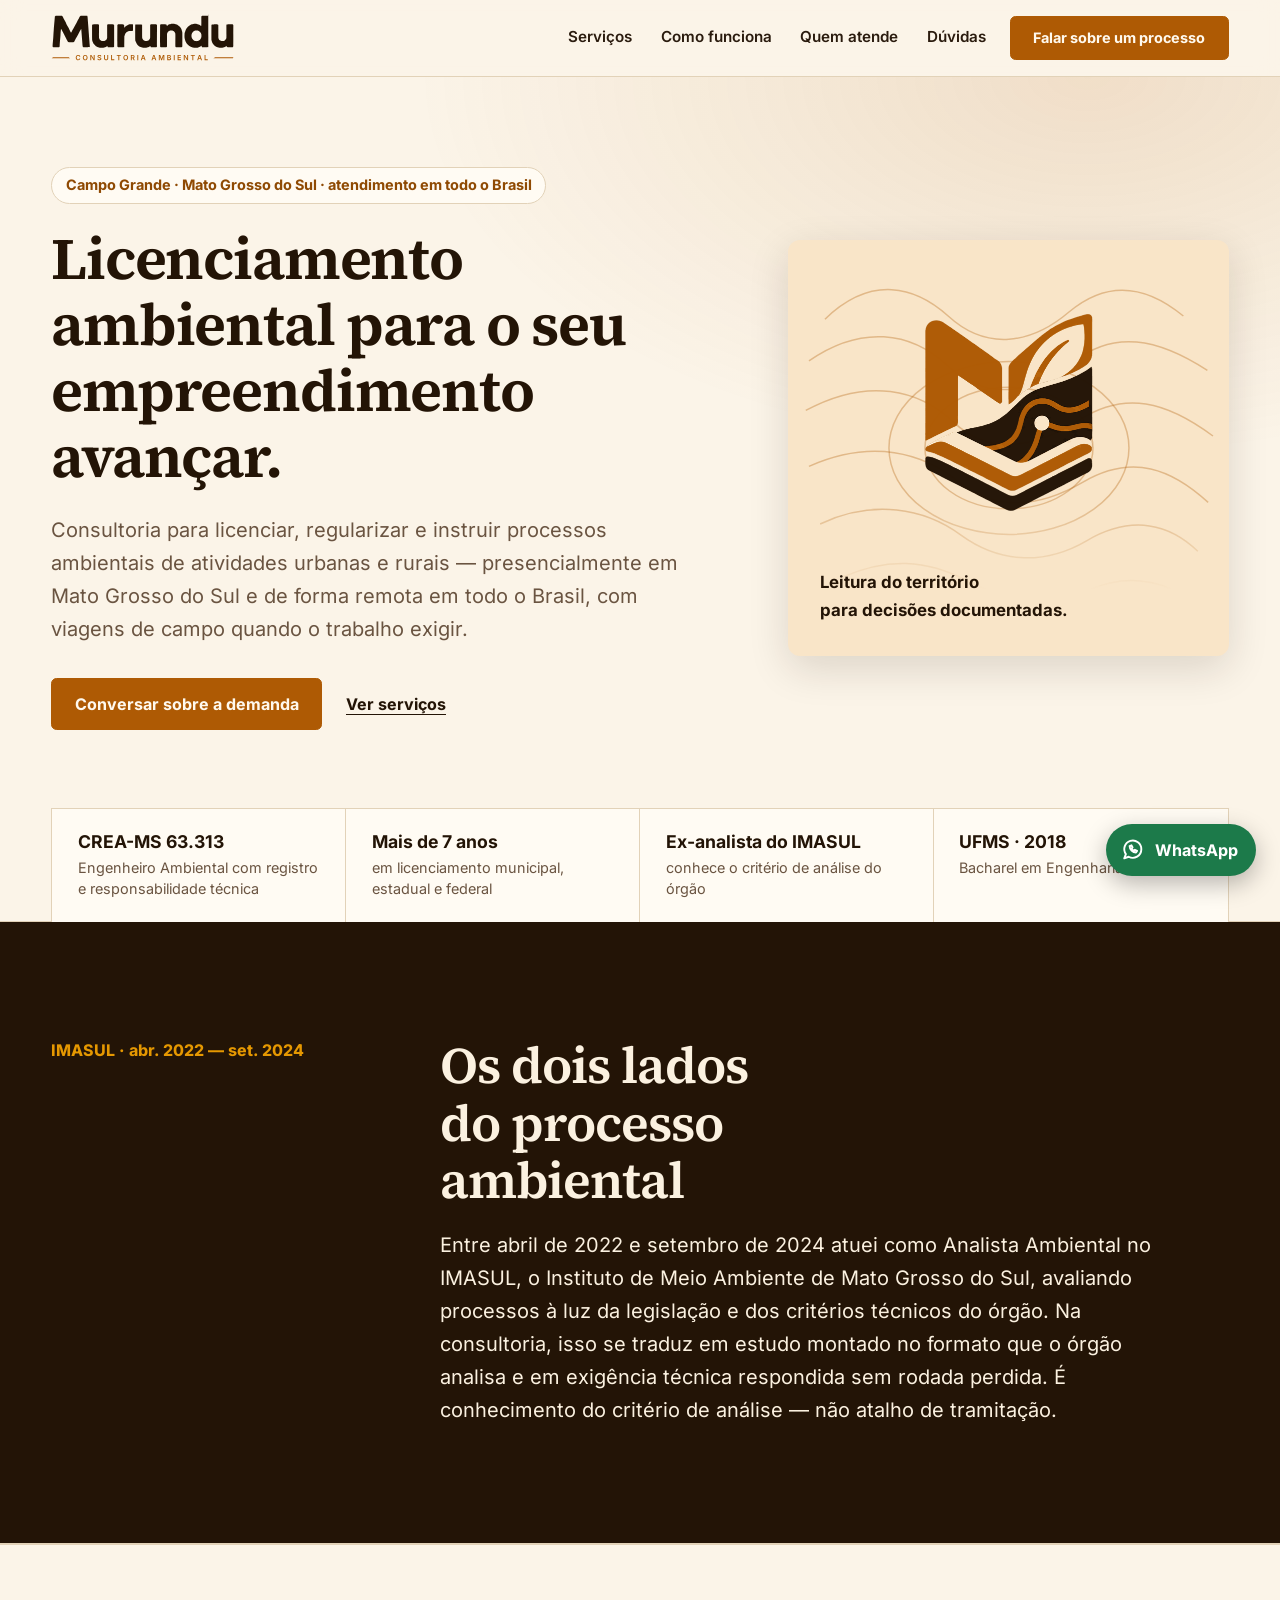
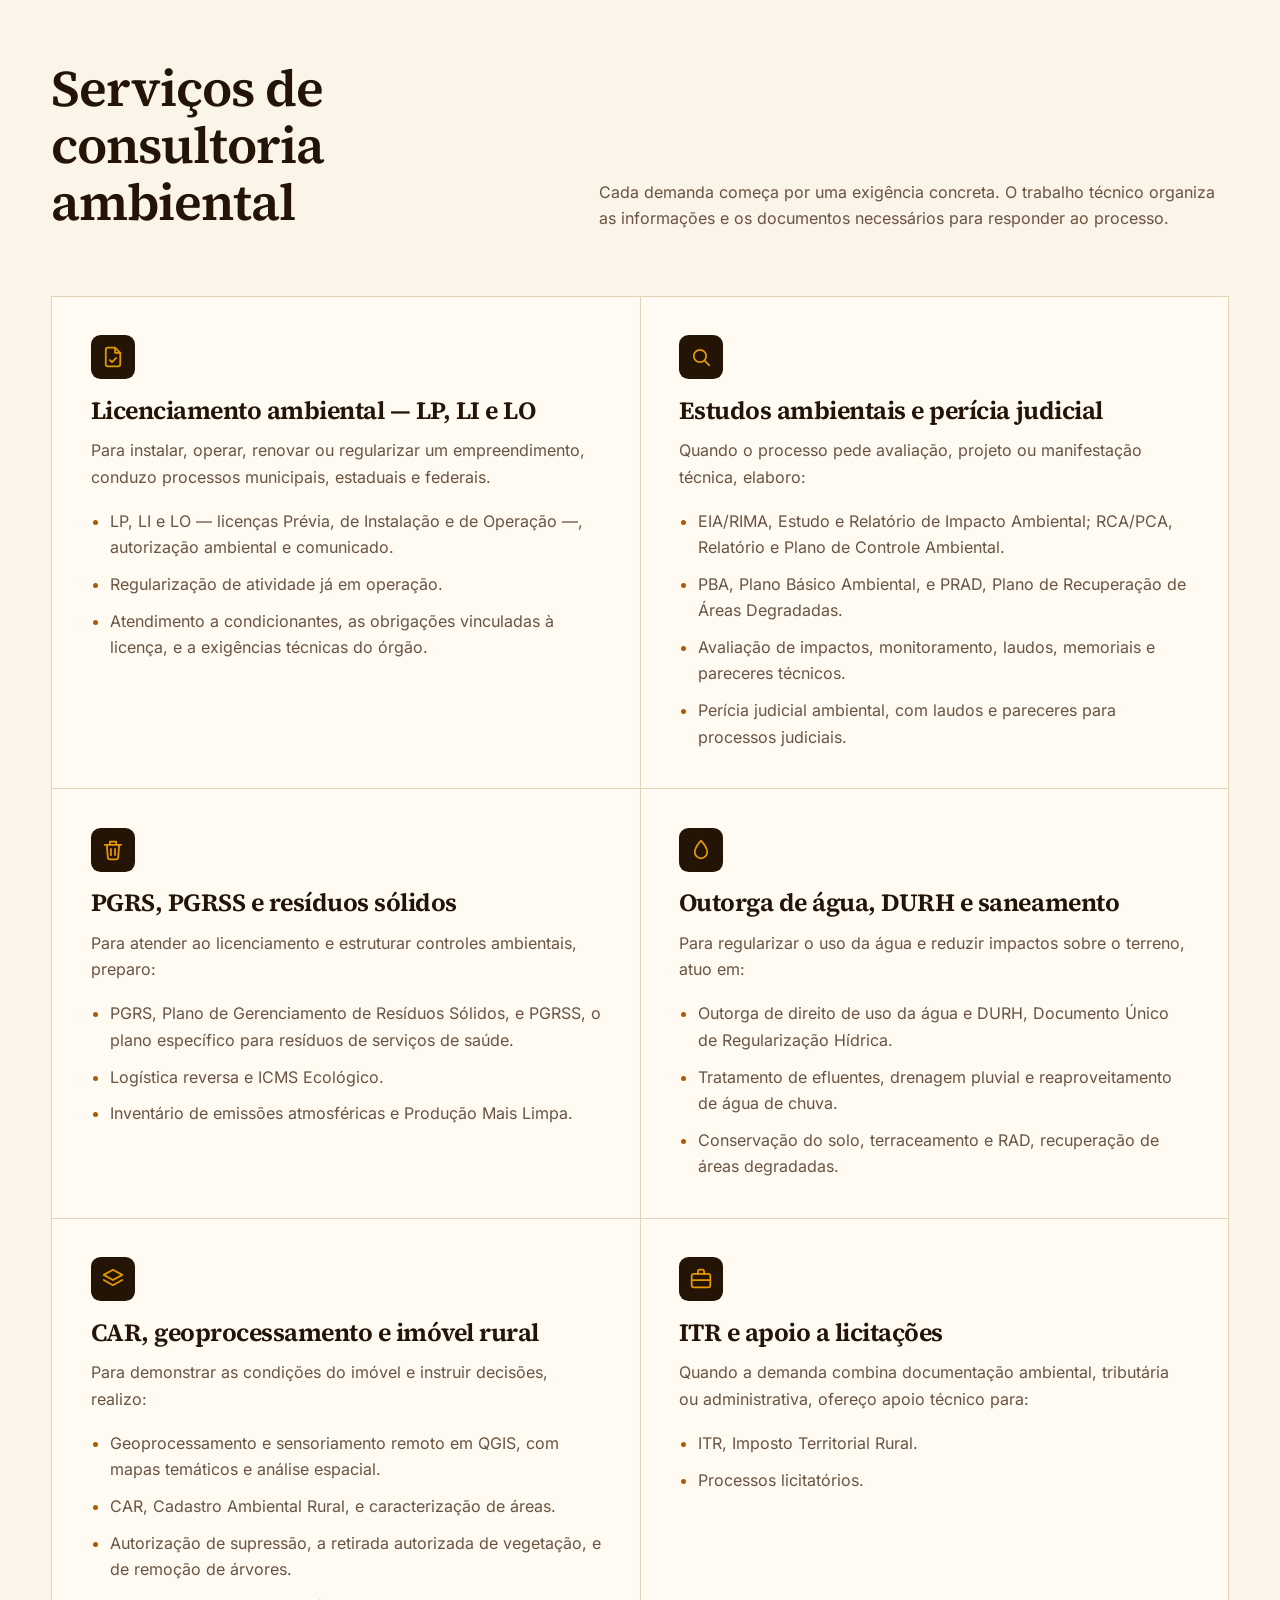
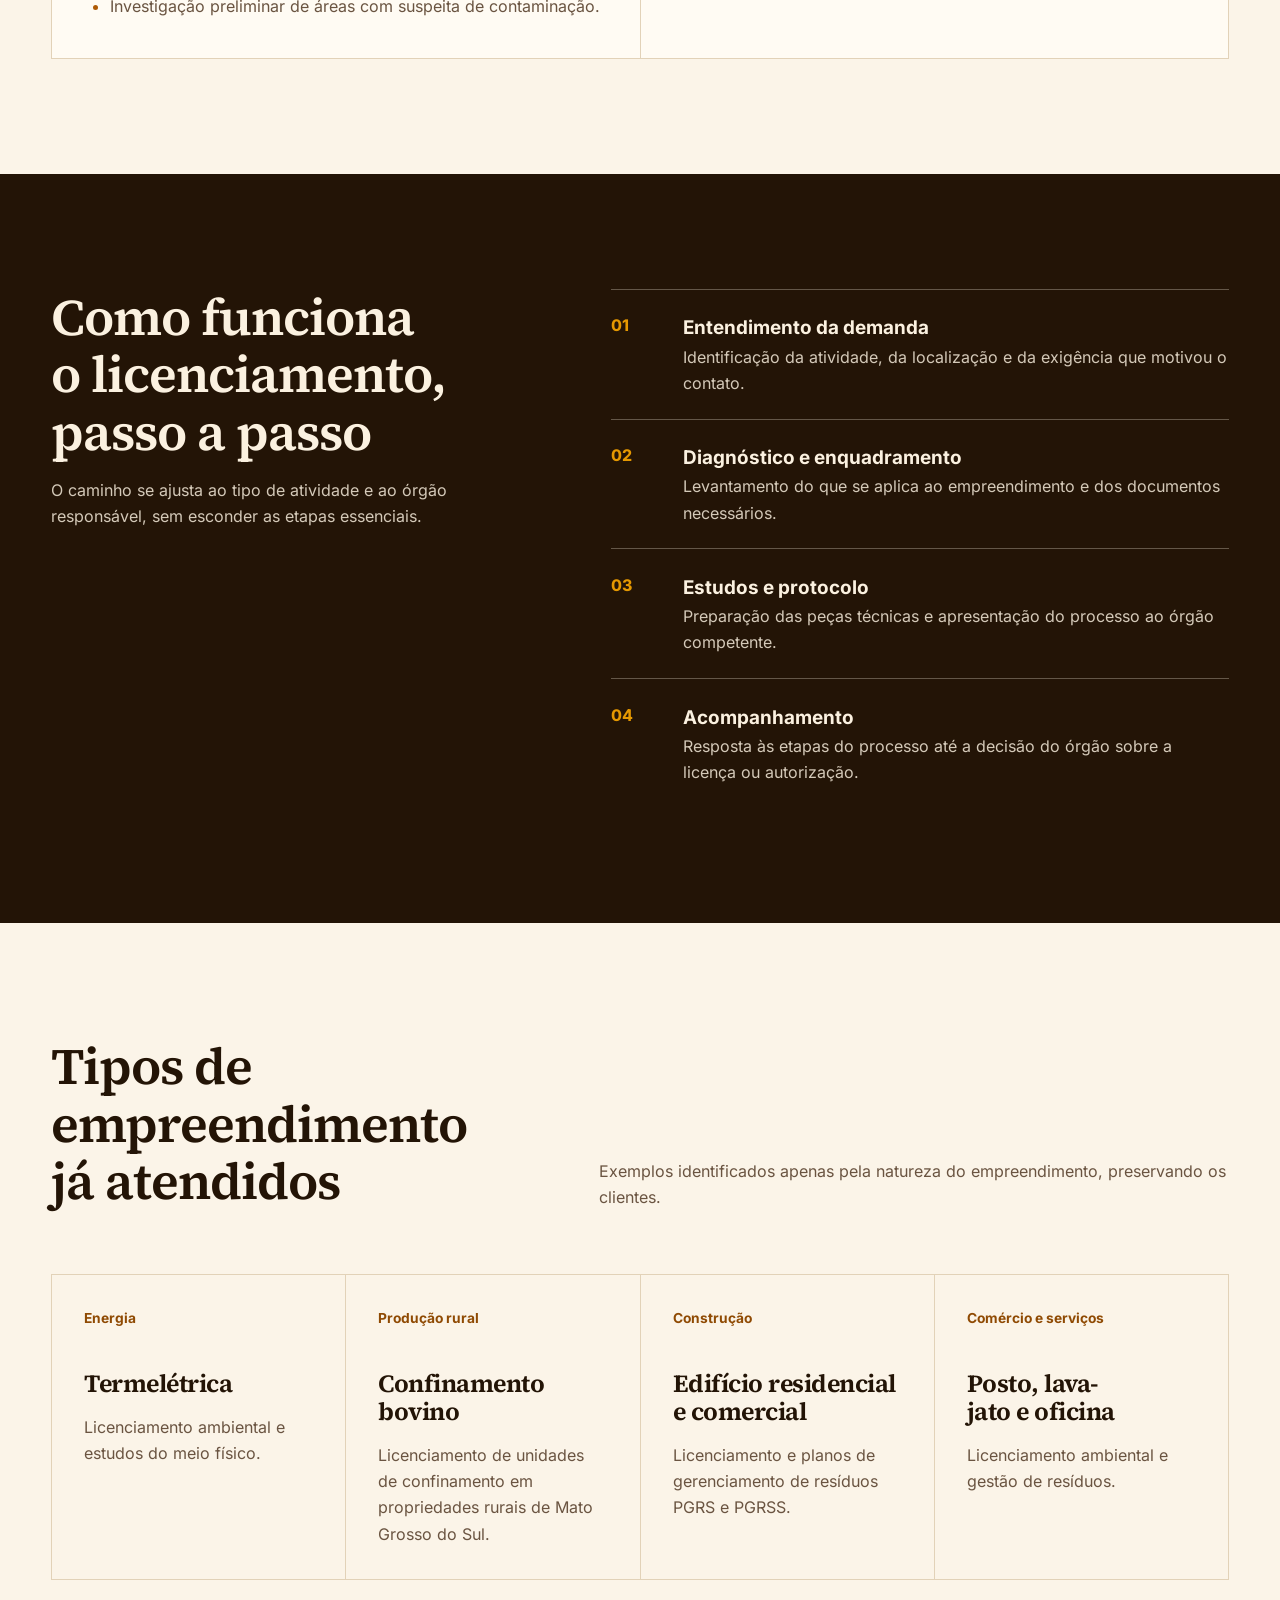
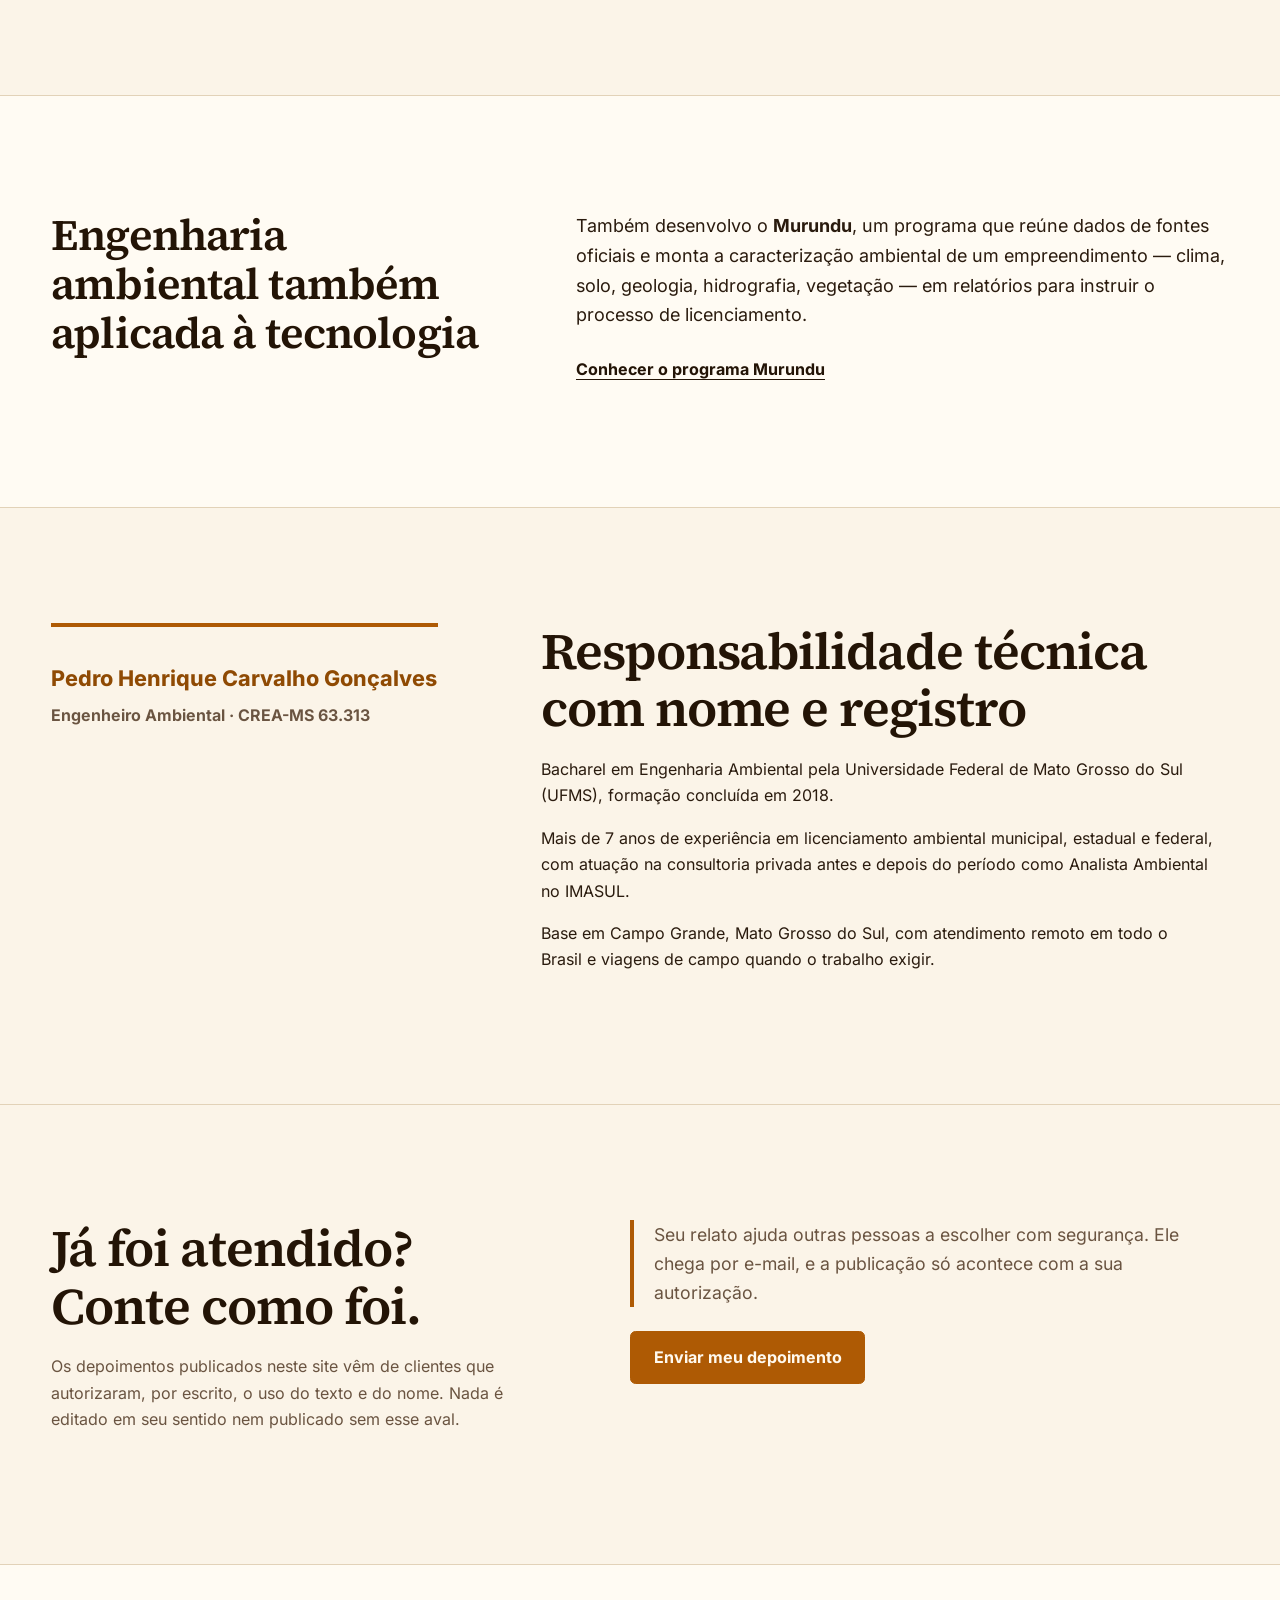
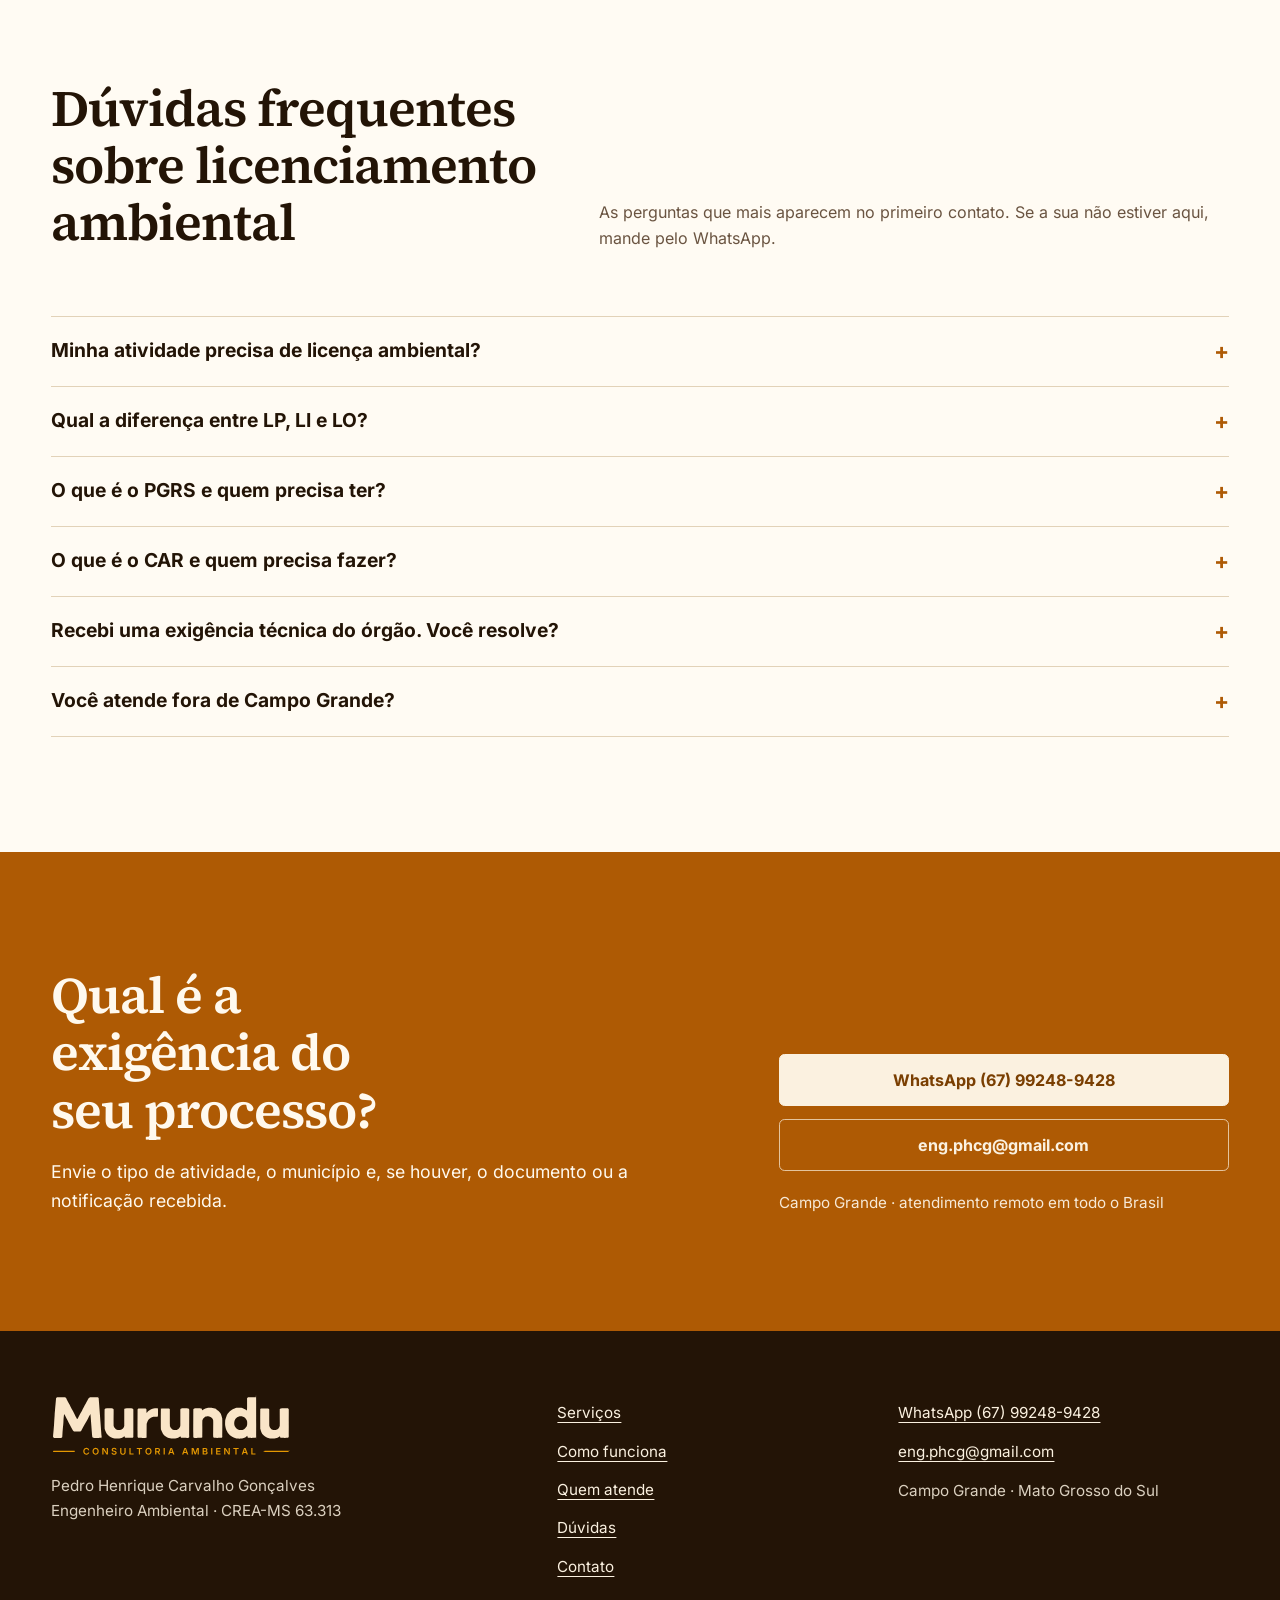
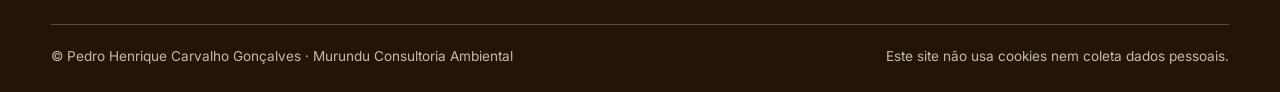
==== index.html @ 308620de "Aplica a identidade visual da marca Murundu e troca o descritor para Consultoria Ambiental - Paleta " ====
<!doctype html>
<html lang="pt-BR">
<head>
  <meta charset="utf-8">
  <meta name="viewport" content="width=device-width, initial-scale=1">
  <title>Licenciamento Ambiental em Campo Grande, MS | Pedro Gonçalves</title>
  <meta name="description" content="Engenheiro Ambiental (CREA-MS 63.313) em Campo Grande: licenciamento ambiental, estudos, PGRS, outorga, CAR e geoprocessamento. Ex-analista do IMASUL.">
  <link rel="canonical" href="https://murundu.eng.br/">
  <meta property="og:title" content="Licenciamento Ambiental em Campo Grande, MS">
  <meta property="og:description" content="Engenheiro Ambiental (CREA-MS 63.313) em Campo Grande: licenciamento ambiental, estudos, PGRS, outorga, CAR e geoprocessamento. Ex-analista do IMASUL.">
  <meta property="og:url" content="https://murundu.eng.br/">
  <meta property="og:type" content="website">
  <meta property="og:locale" content="pt_BR">
  <meta property="og:site_name" content="Murundu Consultoria Ambiental">
  <meta property="og:image" content="https://murundu.eng.br/assets/og.png">
  <meta property="og:image:width" content="1200">
  <meta property="og:image:height" content="630">
  <meta property="og:image:alt" content="Licenciamento ambiental — Pedro Henrique Carvalho Gonçalves, Engenheiro Ambiental, CREA-MS 63.313, Campo Grande, MS.">
  <meta name="twitter:card" content="summary_large_image">
  <meta name="geo.region" content="BR-MS">
  <meta name="geo.placename" content="Campo Grande">
  <meta name="theme-color" content="#fbf4e8" media="(prefers-color-scheme: light)">
  <meta name="theme-color" content="#1a1008" media="(prefers-color-scheme: dark)">
  <link rel="icon" href="assets/favicon-escuro.png" type="image/png" sizes="64x64">
  <link rel="icon" href="assets/favicon-claro.png" type="image/png" sizes="64x64" media="(prefers-color-scheme: dark)">
  <link rel="apple-touch-icon" href="assets/apple-touch-icon.png">
  <link rel="preload" href="assets/fonts/inter-latin-wght-normal.woff2" as="font" type="font/woff2" crossorigin>
  <link rel="preload" href="assets/fonts/source-serif-4-latin-wght-normal.woff2" as="font" type="font/woff2" crossorigin>
  <link rel="stylesheet" href="assets/styles.css">
  <script type="application/ld+json">
  {
    "@context": "https://schema.org",
    "@type": "ProfessionalService",
    "@id": "https://murundu.eng.br/#consultoria",
    "url": "https://murundu.eng.br/",
    "name": "Murundu Consultoria Ambiental",
    "description": "Consultoria em licenciamento ambiental, estudos ambientais, resíduos sólidos, recursos hídricos e geoprocessamento, com base em Campo Grande, Mato Grosso do Sul.",
    "image": "https://murundu.eng.br/assets/og.png",
    "logo": "https://murundu.eng.br/assets/marca/murundu_marca_web.png",
    "telephone": "+5567992489428",
    "email": "eng.phcg@gmail.com",
    "inLanguage": "pt-BR",
    "address": {
      "@type": "PostalAddress",
      "addressLocality": "Campo Grande",
      "addressRegion": "MS",
      "addressCountry": "BR"
    },
    "areaServed": [
      {
        "@type": "AdministrativeArea",
        "name": "Mato Grosso do Sul"
      },
      {
        "@type": "Country",
        "name": "Brasil"
      }
    ],
    "knowsAbout": [
      "Licenciamento ambiental (LP, LI e LO)",
      "Regularização ambiental de atividade em operação",
      "Estudos ambientais (EIA/RIMA, RCA/PCA, PBA, PRAD)",
      "Perícia judicial ambiental",
      "PGRS e PGRSS — planos de gerenciamento de resíduos sólidos",
      "Outorga de direito de uso da água e DURH",
      "CAR — Cadastro Ambiental Rural",
      "Geoprocessamento e sensoriamento remoto",
      "Autorização de supressão de vegetação e remoção de árvores",
      "Investigação preliminar de áreas contaminadas"
    ],
    "hasOfferCatalog": {
      "@type": "OfferCatalog",
      "name": "Serviços de consultoria ambiental",
      "itemListElement": [
        {
          "@type": "Offer",
          "itemOffered": {
            "@type": "Service",
            "name": "Licenciamento ambiental (LP, LI e LO)"
          }
        },
        {
          "@type": "Offer",
          "itemOffered": {
            "@type": "Service",
            "name": "Regularização ambiental de atividade em operação"
          }
        },
        {
          "@type": "Offer",
          "itemOffered": {
            "@type": "Service",
            "name": "Estudos ambientais (EIA/RIMA, RCA/PCA, PBA, PRAD)"
          }
        },
        {
          "@type": "Offer",
          "itemOffered": {
            "@type": "Service",
            "name": "Perícia judicial ambiental"
          }
        },
        {
          "@type": "Offer",
          "itemOffered": {
            "@type": "Service",
            "name": "PGRS e PGRSS — planos de gerenciamento de resíduos sólidos"
          }
        },
        {
          "@type": "Offer",
          "itemOffered": {
            "@type": "Service",
            "name": "Outorga de direito de uso da água e DURH"
          }
        },
        {
          "@type": "Offer",
          "itemOffered": {
            "@type": "Service",
            "name": "CAR — Cadastro Ambiental Rural"
          }
        },
        {
          "@type": "Offer",
          "itemOffered": {
            "@type": "Service",
            "name": "Geoprocessamento e sensoriamento remoto"
          }
        },
        {
          "@type": "Offer",
          "itemOffered": {
            "@type": "Service",
            "name": "Autorização de supressão de vegetação e remoção de árvores"
          }
        },
        {
          "@type": "Offer",
          "itemOffered": {
            "@type": "Service",
            "name": "Investigação preliminar de áreas contaminadas"
          }
        }
      ]
    },
    "provider": {
      "@type": "Person",
      "@id": "https://murundu.eng.br/#pedro",
      "name": "Pedro Henrique Carvalho Gonçalves",
      "jobTitle": "Engenheiro Ambiental",
      "identifier": "CREA-MS 63.313",
      "alumniOf": {
        "@type": "CollegeOrUniversity",
        "name": "Universidade Federal de Mato Grosso do Sul"
      },
      "knowsLanguage": [
        "pt-BR",
        "en"
      ]
    }
  }
  </script>
  <script type="application/ld+json">
  {
    "@context": "https://schema.org",
    "@type": "FAQPage",
    "mainEntity": [
      {
        "@type": "Question",
        "name": "Minha atividade precisa de licença ambiental?",
        "acceptedAnswer": {
          "@type": "Answer",
          "text": "Depende da atividade, do porte e do potencial poluidor — e o órgão competente pode ser o município, o estado ou a União. O primeiro passo é a triagem: identifico o enquadramento aplicável ao seu caso e digo quais licenças, estudos e documentos o processo vai exigir."
        }
      },
      {
        "@type": "Question",
        "name": "Qual a diferença entre LP, LI e LO?",
        "acceptedAnswer": {
          "@type": "Answer",
          "text": "São as três etapas do licenciamento, definidas no art. 8º da Resolução CONAMA nº 237/1997. A Licença Prévia aprova a localização e a concepção do empreendimento e atesta sua viabilidade ambiental; a Licença de Instalação autoriza construir, conforme os projetos e as medidas de controle aprovados; e a Licença de Operação autoriza funcionar, depois de verificado o cumprimento das licenças anteriores. Nem toda atividade percorre as três — algumas se resolvem por autorização ambiental ou comunicado."
        }
      },
      {
        "@type": "Question",
        "name": "O que é o PGRS e quem precisa ter?",
        "acceptedAnswer": {
          "@type": "Answer",
          "text": "O Plano de Gerenciamento de Resíduos Sólidos descreve como os resíduos gerados pela atividade são segregados, armazenados, transportados e destinados. O art. 20 da Lei nº 12.305/2010, a Política Nacional de Resíduos Sólidos, lista quem está obrigado a elaborá-lo — entre eles indústrias, serviços de saúde, mineração, construção civil e estabelecimentos comerciais e de serviços que gerem resíduos perigosos. O PGRSS é a versão específica para resíduos de serviços de saúde."
        }
      },
      {
        "@type": "Question",
        "name": "O que é o CAR e quem precisa fazer?",
        "acceptedAnswer": {
          "@type": "Answer",
          "text": "O Cadastro Ambiental Rural é um registro público eletrônico de âmbito nacional, obrigatório para todos os imóveis rurais, criado pelo art. 29 da Lei nº 12.651/2012 — o Código Florestal. Ele reúne as informações ambientais do imóvel, incluindo a delimitação da Reserva Legal e das Áreas de Preservação Permanente."
        }
      },
      {
        "@type": "Question",
        "name": "Recebi uma exigência técnica do órgão. Você resolve?",
        "acceptedAnswer": {
          "@type": "Answer",
          "text": "Sim. Analiso o que foi solicitado, identifico o que falta no processo e preparo a resposta técnica com os documentos e estudos correspondentes — inclusive em processos que já foram iniciados por outro profissional."
        }
      },
      {
        "@type": "Question",
        "name": "Você atende fora de Campo Grande?",
        "acceptedAnswer": {
          "@type": "Answer",
          "text": "Sim. Atendo todo o Mato Grosso do Sul e, de forma remota, demandas em outros estados. A maior parte do trabalho é documental e de geoprocessamento, o que não exige presença física; as viagens de campo acontecem quando o trabalho exige."
        }
      }
    ]
  }
  </script>
</head>
<body>
  <a class="skip-link" href="#conteudo">Ir para o conteúdo</a>
  <header class="site-header">
    <div class="shell header-inner">
      <a class="brand" href="#inicio" aria-label="Murundu Consultoria Ambiental — início">
        <picture>
          <source srcset="assets/marca/murundu_logotipo_claro.svg" media="(prefers-color-scheme: dark)">
          <img class="brand-logo" src="assets/marca/murundu_logotipo.svg" alt="" width="944" height="246">
        </picture>
      </a>
      <nav aria-label="Navegação principal">
        <a class="header-link" href="#servicos">Serviços</a>
        <a class="header-link" href="#processo">Como funciona</a>
        <a class="header-link" href="#quem-e">Quem atende</a>
        <a class="header-link" href="#duvidas">Dúvidas</a>
        <a class="button button-small" href="#contato"><span class="cta-long">Falar sobre um processo</span><span class="cta-short">Contato</span></a>
      </nav>
    </div>
  </header>

  <main id="conteudo">
    <section class="hero" id="inicio" aria-labelledby="titulo-principal">
      <div class="shell hero-grid">
        <div class="hero-copy">
          <p class="context-line">Campo Grande · Mato Grosso do Sul · atendimento em todo o Brasil</p>
          <h1 id="titulo-principal">Licenciamento ambiental para o seu empreendimento avançar.</h1>
          <p class="hero-lead">Consultoria para licenciar, regularizar e instruir processos ambientais de atividades urbanas e rurais — presencialmente em Mato Grosso do Sul e de forma remota em todo o Brasil, com viagens de campo quando o trabalho exigir.</p>
          <div class="hero-actions">
            <a class="button" href="#contato">Conversar sobre a demanda</a>
            <a class="text-link" href="#servicos">Ver serviços</a>
          </div>
        </div>
        <div class="territory" aria-hidden="true">
          <svg viewBox="0 0 560 520" role="presentation" preserveAspectRatio="xMidYMid slice">
            <path d="M51 99c58-56 113-41 154-4 48 44 104 35 151-5 44-37 92-37 143 5"/>
            <path d="M31 151c65-45 127-37 173 6 49 45 104 36 158-5 50-39 104-30 167 11"/>
            <path d="M27 213c78-42 142-26 185 15 43 40 99 34 157-3 57-37 109-23 167 20"/>
            <path d="M31 283c79-35 143-17 188 20 45 36 99 32 154 0 63-37 112-16 157 25"/>
            <path d="M45 355c66-31 130-20 176 14 51 37 107 36 157 7 58-34 105-20 139 13"/>
            <path d="M74 421c55-24 103-22 155 5 53 28 102 33 151 12 45-20 89-14 119 7"/>
            <ellipse cx="281" cy="260" rx="150" ry="108"/>
            <ellipse cx="281" cy="260" rx="105" ry="76"/>
          </svg>
          <img class="territory-mark" src="assets/marca/murundu_marca_web.png" alt="" width="350" height="409">
          <p>Leitura do território<br>para decisões documentadas.</p>
        </div>
      </div>
      <div class="shell">
        <ul class="trust-strip" aria-label="Credenciais">
          <li><strong>CREA-MS 63.313</strong><span>Engenheiro Ambiental com registro e responsabilidade técnica</span></li>
          <li><strong>Mais de 7 anos</strong><span>em licenciamento municipal, estadual e federal</span></li>
          <li><strong>Ex-analista do IMASUL</strong><span>conhece o critério de análise do órgão</span></li>
          <li><strong>UFMS · 2018</strong><span>Bacharel em Engenharia Ambiental</span></li>
        </ul>
      </div>
    </section>

    <section class="inside-view section" aria-labelledby="titulo-experiencia-orgao">
      <div class="shell inside-view-layout">
        <p class="experience-period">IMASUL · abr. 2022 — set. 2024</p>
        <div>
          <h2 id="titulo-experiencia-orgao">Os dois lados do processo ambiental</h2>
          <p>Entre abril de 2022 e setembro de 2024 atuei como Analista Ambiental no IMASUL, o Instituto de Meio Ambiente de Mato Grosso do Sul, avaliando processos à luz da legislação e dos critérios técnicos do órgão. Na consultoria, isso se traduz em estudo montado no formato que o órgão analisa e em exigência técnica respondida sem rodada perdida. É conhecimento do critério de análise — não atalho de tramitação.</p>
        </div>
      </div>
    </section>

    <section class="services section" id="servicos" aria-labelledby="titulo-servicos">
      <div class="shell">
        <div class="section-heading">
          <h2 id="titulo-servicos">Serviços de consultoria ambiental</h2>
          <p>Cada demanda começa por uma exigência concreta. O trabalho técnico organiza as informações e os documentos necessários para responder ao processo.</p>
        </div>
        <div class="service-grid">
          <article class="service">
            <svg class="service-icon" viewBox="0 0 24 24" aria-hidden="true" focusable="false"><path d="M14 3H7a2 2 0 0 0-2 2v14a2 2 0 0 0 2 2h10a2 2 0 0 0 2-2V8z"/><path d="M14 3v5h5"/><path d="m9 15 2 2 4-4"/></svg>
            <h3>Licenciamento ambiental — LP, LI e LO</h3>
            <p>Para instalar, operar, renovar ou regularizar um empreendimento, conduzo processos municipais, estaduais e federais.</p>
            <ul>
              <li>LP, LI e LO — licenças Prévia, de Instalação e de Operação —, autorização ambiental e comunicado.</li>
              <li>Regularização de atividade já em operação.</li>
              <li>Atendimento a condicionantes, as obrigações vinculadas à licença, e a exigências técnicas do órgão.</li>
            </ul>
          </article>
          <article class="service">
            <svg class="service-icon" viewBox="0 0 24 24" aria-hidden="true" focusable="false"><circle cx="11" cy="11" r="6"/><path d="m20 20-4.2-4.2"/></svg>
            <h3>Estudos ambientais e perícia judicial</h3>
            <p>Quando o processo pede avaliação, projeto ou manifestação técnica, elaboro:</p>
            <ul>
              <li>EIA/RIMA, Estudo e Relatório de Impacto Ambiental; RCA/PCA, Relatório e Plano de Controle Ambiental.</li>
              <li>PBA, Plano Básico Ambiental, e PRAD, Plano de Recuperação de Áreas Degradadas.</li>
              <li>Avaliação de impactos, monitoramento, laudos, memoriais e pareceres técnicos.</li>
              <li>Perícia judicial ambiental, com laudos e pareceres para processos judiciais.</li>
            </ul>
          </article>
          <article class="service">
            <svg class="service-icon" viewBox="0 0 24 24" aria-hidden="true" focusable="false"><path d="M4 7h16M10 11v6M14 11v6M6 7l1 12a2 2 0 0 0 2 2h6a2 2 0 0 0 2-2l1-12M9 7V4h6v3"/></svg>
            <h3>PGRS, PGRSS e resíduos sólidos</h3>
            <p>Para atender ao licenciamento e estruturar controles ambientais, preparo:</p>
            <ul>
              <li>PGRS, Plano de Gerenciamento de Resíduos Sólidos, e PGRSS, o plano específico para resíduos de serviços de saúde.</li>
              <li>Logística reversa e ICMS Ecológico.</li>
              <li>Inventário de emissões atmosféricas e Produção Mais Limpa.</li>
            </ul>
          </article>
          <article class="service">
            <svg class="service-icon" viewBox="0 0 24 24" aria-hidden="true" focusable="false"><path d="M12 3s6 6.5 6 11a6 6 0 0 1-12 0c0-4.5 6-11 6-11z"/></svg>
            <h3>Outorga de água, DURH e saneamento</h3>
            <p>Para regularizar o uso da água e reduzir impactos sobre o terreno, atuo em:</p>
            <ul>
              <li>Outorga de direito de uso da água e DURH, Documento Único de Regularização Hídrica.</li>
              <li>Tratamento de efluentes, drenagem pluvial e reaproveitamento de água de chuva.</li>
              <li>Conservação do solo, terraceamento e RAD, recuperação de áreas degradadas.</li>
            </ul>
          </article>
          <article class="service">
            <svg class="service-icon" viewBox="0 0 24 24" aria-hidden="true" focusable="false"><path d="m12 3 9 5-9 5-9-5z"/><path d="m3 13 9 5 9-5"/></svg>
            <h3>CAR, geoprocessamento e imóvel rural</h3>
            <p>Para demonstrar as condições do imóvel e instruir decisões, realizo:</p>
            <ul>
              <li>Geoprocessamento e sensoriamento remoto em QGIS, com mapas temáticos e análise espacial.</li>
              <li>CAR, Cadastro Ambiental Rural, e caracterização de áreas.</li>
              <li>Autorização de supressão, a retirada autorizada de vegetação, e de remoção de árvores.</li>
              <li>Investigação preliminar de áreas com suspeita de contaminação.</li>
            </ul>
          </article>
          <article class="service">
            <svg class="service-icon" viewBox="0 0 24 24" aria-hidden="true" focusable="false"><rect x="3" y="7" width="18" height="13" rx="2"/><path d="M9 7V5a2 2 0 0 1 2-2h2a2 2 0 0 1 2 2v2M3 13h18"/></svg>
            <h3>ITR e apoio a licitações</h3>
            <p>Quando a demanda combina documentação ambiental, tributária ou administrativa, ofereço apoio técnico para:</p>
            <ul>
              <li>ITR, Imposto Territorial Rural.</li>
              <li>Processos licitatórios.</li>
            </ul>
          </article>
        </div>
      </div>
    </section>

    <section class="process section" id="processo" aria-labelledby="titulo-processo">
      <div class="shell process-layout">
        <div class="section-heading sticky-heading">
          <h2 id="titulo-processo">Como funciona o licenciamento, passo a passo</h2>
          <p>O caminho se ajusta ao tipo de atividade e ao órgão responsável, sem esconder as etapas essenciais.</p>
        </div>
        <ol class="process-list">
          <li><strong>Entendimento da demanda</strong><span>Identificação da atividade, da localização e da exigência que motivou o contato.</span></li>
          <li><strong>Diagnóstico e enquadramento</strong><span>Levantamento do que se aplica ao empreendimento e dos documentos necessários.</span></li>
          <li><strong>Estudos e protocolo</strong><span>Preparação das peças técnicas e apresentação do processo ao órgão competente.</span></li>
          <li><strong>Acompanhamento</strong><span>Resposta às etapas do processo até a decisão do órgão sobre a licença ou autorização.</span></li>
        </ol>
      </div>
    </section>

    <section class="work section" id="trabalhos" aria-labelledby="titulo-trabalhos">
      <div class="shell">
        <div class="section-heading">
          <h2 id="titulo-trabalhos">Tipos de empreendimento já atendidos</h2>
          <p>Exemplos identificados apenas pela natureza do empreendimento, preservando os clientes.</p>
        </div>
        <div class="work-list">
          <article><span>Energia</span><h3>Termelétrica</h3><p>Licenciamento ambiental e estudos do meio físico.</p></article>
          <article><span>Produção rural</span><h3>Confinamento bovino</h3><p>Licenciamento de unidades de confinamento em propriedades rurais de Mato Grosso do Sul.</p></article>
          <article><span>Construção</span><h3>Edifício residencial e comercial</h3><p>Licenciamento e planos de gerenciamento de resíduos PGRS e PGRSS.</p></article>
          <article><span>Comércio e serviços</span><h3>Posto, lava-jato e oficina</h3><p>Licenciamento ambiental e gestão de resíduos.</p></article>
        </div>
      </div>
    </section>

    <section class="software-note section" aria-labelledby="titulo-software">
      <div class="shell software-layout">
        <h2 id="titulo-software">Engenharia ambiental também aplicada à tecnologia</h2>
        <div>
          <p>Também desenvolvo o <strong>Murundu</strong>, um programa que reúne dados de fontes oficiais e monta a caracterização ambiental de um empreendimento — clima, solo, geologia, hidrografia, vegetação — em relatórios para instruir o processo de licenciamento.</p>
          <a class="text-link" href="https://murundu.app.br" target="_blank" rel="noopener">Conhecer o programa Murundu</a>
        </div>
      </div>
    </section>

    <section class="profile section" id="quem-e" aria-labelledby="titulo-perfil">
      <div class="shell profile-layout">
        <div class="profile-intro">
          <p class="profile-name">Pedro Henrique Carvalho Gonçalves</p>
          <p class="profile-title">Engenheiro Ambiental · CREA-MS 63.313</p>
        </div>
        <div class="profile-copy">
          <h2 id="titulo-perfil">Responsabilidade técnica com nome e registro</h2>
          <p>Bacharel em Engenharia Ambiental pela Universidade Federal de Mato Grosso do Sul (UFMS), formação concluída em 2018.</p>
          <p>Mais de 7 anos de experiência em licenciamento ambiental municipal, estadual e federal, com atuação na consultoria privada antes e depois do período como Analista Ambiental no IMASUL.</p>
          <p>Base em Campo Grande, Mato Grosso do Sul, com atendimento remoto em todo o Brasil e viagens de campo quando o trabalho exigir.</p>
        </div>
      </div>
    </section>

    <section class="testimonials section" id="depoimentos" aria-labelledby="titulo-depoimentos">
      <div class="shell testimonials-layout">
        <div>
          <h2 id="titulo-depoimentos">Já foi atendido? Conte como foi.</h2>
          <p>Os depoimentos publicados neste site vêm de clientes que autorizaram, por escrito, o uso do texto e do nome. Nada é editado em seu sentido nem publicado sem esse aval.</p>
        </div>
        <div class="testimonials-body">
          <!-- Depoimentos aprovados entram aqui, um <figure class="depoimento"> por cliente:
          <figure class="depoimento">
            <blockquote><p>Texto autorizado pelo cliente.</p></blockquote>
            <figcaption><strong>Nome</strong><span>Cargo, empresa · tipo de serviço</span></figcaption>
          </figure>
          -->
          <p class="testimonials-empty">Seu relato ajuda outras pessoas a escolher com segurança. Ele chega por e-mail, e a publicação só acontece com a sua autorização.</p>
          <a class="button" href="mailto:eng.phcg@gmail.com?subject=Depoimento%20sobre%20a%20Murundu%20Consultoria%20Ambiental&amp;body=Nome%3A%0ACargo%20e%20empresa%20%28opcional%29%3A%0ATipo%20de%20servi%C3%A7o%20contratado%3A%0A%0ADepoimento%3A%0A%0A%0AAutorizo%20a%20publica%C3%A7%C3%A3o%20deste%20depoimento%2C%20com%20o%20nome%20informado%20acima%2C%20no%20site%20murundu.eng.br%3F%20%28responda%20SIM%20ou%20N%C3%83O%29">Enviar meu depoimento</a>
        </div>
      </div>
    </section>

    <section class="faq section" id="duvidas" aria-labelledby="titulo-duvidas">
      <div class="shell">
        <div class="section-heading">
          <h2 id="titulo-duvidas">Dúvidas frequentes sobre licenciamento ambiental</h2>
          <p>As perguntas que mais aparecem no primeiro contato. Se a sua não estiver aqui, mande pelo WhatsApp.</p>
        </div>
        <div class="faq-list">
          <details class="duvida">
            <summary>Minha atividade precisa de licença ambiental?</summary>
            <p>Depende da atividade, do porte e do potencial poluidor — e o órgão competente pode ser o município, o estado ou a União. O primeiro passo é a triagem: identifico o enquadramento aplicável ao seu caso e digo quais licenças, estudos e documentos o processo vai exigir.</p>
          </details>
          <details class="duvida">
            <summary>Qual a diferença entre LP, LI e LO?</summary>
            <p>São as três etapas do licenciamento, definidas no art. 8º da Resolução CONAMA nº 237/1997. A Licença Prévia aprova a localização e a concepção do empreendimento e atesta sua viabilidade ambiental; a Licença de Instalação autoriza construir, conforme os projetos e as medidas de controle aprovados; e a Licença de Operação autoriza funcionar, depois de verificado o cumprimento das licenças anteriores. Nem toda atividade percorre as três — algumas se resolvem por autorização ambiental ou comunicado.</p>
          </details>
          <details class="duvida">
            <summary>O que é o PGRS e quem precisa ter?</summary>
            <p>O Plano de Gerenciamento de Resíduos Sólidos descreve como os resíduos gerados pela atividade são segregados, armazenados, transportados e destinados. O art. 20 da Lei nº 12.305/2010, a Política Nacional de Resíduos Sólidos, lista quem está obrigado a elaborá-lo — entre eles indústrias, serviços de saúde, mineração, construção civil e estabelecimentos comerciais e de serviços que gerem resíduos perigosos. O PGRSS é a versão específica para resíduos de serviços de saúde.</p>
          </details>
          <details class="duvida">
            <summary>O que é o CAR e quem precisa fazer?</summary>
            <p>O Cadastro Ambiental Rural é um registro público eletrônico de âmbito nacional, obrigatório para todos os imóveis rurais, criado pelo art. 29 da Lei nº 12.651/2012 — o Código Florestal. Ele reúne as informações ambientais do imóvel, incluindo a delimitação da Reserva Legal e das Áreas de Preservação Permanente.</p>
          </details>
          <details class="duvida">
            <summary>Recebi uma exigência técnica do órgão. Você resolve?</summary>
            <p>Sim. Analiso o que foi solicitado, identifico o que falta no processo e preparo a resposta técnica com os documentos e estudos correspondentes — inclusive em processos que já foram iniciados por outro profissional.</p>
          </details>
          <details class="duvida">
            <summary>Você atende fora de Campo Grande?</summary>
            <p>Sim. Atendo todo o Mato Grosso do Sul e, de forma remota, demandas em outros estados. A maior parte do trabalho é documental e de geoprocessamento, o que não exige presença física; as viagens de campo acontecem quando o trabalho exige.</p>
          </details>
        </div>
      </div>
    </section>

    <section class="contact section" id="contato" aria-labelledby="titulo-contato">
      <div class="shell contact-layout">
        <div>
          <h2 id="titulo-contato">Qual é a exigência do seu processo?</h2>
          <p>Envie o tipo de atividade, o município e, se houver, o documento ou a notificação recebida.</p>
        </div>
        <address class="contact-links">
          <a class="button button-light" href="https://wa.me/5567992489428">WhatsApp (67) 99248-9428</a>
          <a class="button button-outline" href="mailto:eng.phcg@gmail.com">eng.phcg@gmail.com</a>
          <span>Campo Grande · atendimento remoto em todo o Brasil</span>
        </address>
      </div>
    </section>
  </main>

  <footer class="site-footer">
    <div class="shell footer-grid">
      <div class="footer-brand">
        <img class="footer-logo" src="assets/marca/murundu_logotipo_claro.svg" alt="Murundu — Consultoria Ambiental" width="944" height="246">
        <p>Pedro Henrique Carvalho Gonçalves<br>Engenheiro Ambiental · CREA-MS 63.313</p>
      </div>
      <nav class="footer-nav" aria-label="Rodapé">
        <a href="#servicos">Serviços</a>
        <a href="#processo">Como funciona</a>
        <a href="#quem-e">Quem atende</a>
        <a href="#duvidas">Dúvidas</a>
        <a href="#contato">Contato</a>
      </nav>
      <div class="footer-contact">
        <a href="https://wa.me/5567992489428">WhatsApp (67) 99248-9428</a>
        <a href="mailto:eng.phcg@gmail.com">eng.phcg@gmail.com</a>
        <span>Campo Grande · Mato Grosso do Sul</span>
      </div>
    </div>
    <div class="shell footer-legal">
      <p>© Pedro Henrique Carvalho Gonçalves · Murundu Consultoria Ambiental</p>
      <p>Este site não usa cookies nem coleta dados pessoais.</p>
    </div>
  </footer>

  <a class="whatsapp-float" href="https://wa.me/5567992489428" aria-label="Falar pelo WhatsApp">
    <svg viewBox="0 0 24 24" aria-hidden="true" focusable="false"><path d="M20 11.5a8 8 0 0 1-11.9 7L4 20l1.5-4A8 8 0 1 1 20 11.5z"/><path d="M9 8.5c0 3 3 6 6 6l1-1.5-2-1-1 .8c-.8-.3-1.700-1.200-2-2l.8-1-1-2z"/></svg>
    <span>WhatsApp</span>
  </a>
</body>
</html>
---- assets/styles.css ----
/* Fontes hospedadas no próprio site (licença SIL OFL 1.1, textos em assets/fonts/):
   nada é pedido a servidores de terceiros, então o site segue sem rastreio e a
   regra do verificar.py contra URLs externas continua valendo. Só o subconjunto
   latino, que cobre todo o português. */
@font-face {
  font-family: "Inter Variable";
  font-style: normal;
  font-display: swap;
  font-weight: 100 900;
  src: url("fonts/inter-latin-wght-normal.woff2") format("woff2-variations"), url("fonts/inter-latin-wght-normal.woff2") format("woff2");
  unicode-range: U+0000-00FF, U+0131, U+0152-0153, U+02BB-02BC, U+02C6, U+02DA, U+02DC, U+0304, U+0308, U+0329, U+2000-206F, U+20AC, U+2122, U+2191, U+2193, U+2212, U+2215, U+FEFF, U+FFFD;
}
@font-face {
  font-family: "Source Serif 4 Variable";
  font-style: normal;
  font-display: swap;
  font-weight: 200 900;
  src: url("fonts/source-serif-4-latin-wght-normal.woff2") format("woff2-variations"), url("fonts/source-serif-4-latin-wght-normal.woff2") format("woff2");
  unicode-range: U+0000-00FF, U+0131, U+0152-0153, U+02BB-02BC, U+02C6, U+02DA, U+02DC, U+0304, U+0308, U+0329, U+2000-206F, U+20AC, U+2122, U+2191, U+2193, U+2212, U+2215, U+FEFF, U+FFFD;
}

:root {
  color-scheme: light dark;
  /* Paleta MEDIDA na arte da marca (assets/marca, README "A marca"):
     laranja queimada #AE5A04, âmbar #E59801, creme #F9E5C8, tinta #231406.
     Os papéis abaixo existem porque cada cor da marca só funciona em alguns
     fundos — medido, não por gosto:
     · laranja sobre o fundo claro dá 4,50:1 (no limite do AA) e só ~4,0:1
       sobre o creme da marca; por isso o texto de destaque usa --accent-text
       (#8F4A03, ~6:1) e o laranja puro fica para preenchimentos e linhas;
     · laranja sobre a tinta escura dá ~3,6:1; ali o destaque é o âmbar
       (~7,5:1). */
  --sand: #fbf4e8;
  --paper: #fffbf3;
  --card: #ffffff;
  --band: #231406;
  --on-dark: #fbf1e0;
  --heading: #231406;
  --ink: #2a1b0e;
  --muted: #6a5441;
  --line: #e2d2b8;
  --accent-fill: #ae5a04;
  --accent-line: #ae5a04;
  --accent-text: #8f4a03;
  --accent-on-band: #e59801;
  --accent-deep: #7a3f02;
  --button-bg: #ae5a04;
  --button-hover: #8f4a03;
  --button-text: #fff9ee;
  --focus: #005fcc;
  --whatsapp: #1c7a4a;
  --font-body: "Inter Variable", system-ui, -apple-system, "Segoe UI", Roboto, Arial, sans-serif;
  --font-display: "Source Serif 4 Variable", Georgia, "Times New Roman", serif;
  --max-width: 76rem;
  --reading-width: 46rem;
  --radius-small: 0.35rem;
  --space-page: clamp(1.15rem, 4vw, 3.5rem);
  --space-section: clamp(4.75rem, 9vw, 8.5rem);
  --shadow: 0 0.8rem 2.5rem rgb(35 20 6 / 14%);
}

@media (prefers-color-scheme: dark) {
  :root {
    --sand: #1a1008;
    --paper: #241710;
    --card: #2d1c0f;
    --band: #33200f;
    --heading: #f9e5c8;
    --ink: #f3e8d6;
    --muted: #cdbba3;
    --line: #4b3724;
    --accent-line: #e59801;
    --accent-text: #f0a92a;
    --button-bg: #e59801;
    --button-hover: #f2ad2e;
    --button-text: #231406;
    --focus: #85b9ff;
    --whatsapp: #8fd3ae;
    --shadow: 0 0.8rem 2.5rem rgb(0 0 0 / 35%);
  }
}

*, *::before, *::after { box-sizing: border-box; }
html { scroll-behavior: smooth; }
body {
  margin: 0;
  overflow-x: hidden;
  background: var(--sand);
  color: var(--ink);
  font-family: var(--font-body);
  font-size: 1rem;
  line-height: 1.65;
  text-rendering: optimizeLegibility;
}
a { color: inherit; }
svg { display: block; max-width: 100%; }
.shell { width: min(100% - (2 * var(--space-page)), var(--max-width)); margin-inline: auto; }
.section { padding-block: var(--space-section); }
.skip-link {
  position: fixed;
  z-index: 20;
  inset: 0 auto auto 0;
  padding: 0.8rem 1rem;
  background: var(--focus);
  color: var(--on-dark);
  transform: translateY(-110%);
}
.skip-link:focus { transform: translateY(0); }
:focus-visible { outline: 0.2rem solid var(--focus); outline-offset: 0.22rem; }

.site-header {
  position: sticky;
  z-index: 10;
  top: 0;
  border-bottom: 1px solid var(--line);
  background: color-mix(in srgb, var(--sand) 92%, transparent);
  backdrop-filter: blur(0.7rem);
}
.header-inner { min-height: 4.75rem; display: flex; align-items: center; justify-content: space-between; gap: 1rem; }
.brand { display: inline-flex; align-items: center; text-decoration: none; line-height: 0; }
/* O logotipo da marca (símbolo vetorial, 944x246): <picture> troca para a
   versão clara no tema escuro, onde a palavra em tinta sumiria. */
.brand-logo { display: block; width: auto; height: 3rem; }
nav { display: flex; align-items: center; gap: clamp(0.5rem, 1.6vw, 1.5rem); }
.header-link { min-height: 2.75rem; display: inline-flex; align-items: center; padding-inline: 0.25rem; font-size: 0.95rem; font-weight: 600; text-decoration: none; border-bottom: 2px solid transparent; }
.header-link:hover { border-bottom-color: var(--accent-line); }
.cta-short { display: none; }
.button {
  min-height: 3.25rem;
  display: inline-flex;
  align-items: center;
  justify-content: center;
  padding: 0.75rem 1.4rem;
  border: 1px solid var(--button-bg);
  border-radius: var(--radius-small);
  background: var(--button-bg);
  color: var(--button-text);
  font-weight: 720;
  text-align: center;
  text-decoration: none;
  transition: background-color 0.15s, transform 0.15s, box-shadow 0.15s;
}
.button:hover { background: var(--button-hover); border-color: var(--button-hover); transform: translateY(-1px); box-shadow: var(--shadow); }
.button-small { min-height: 2.75rem; padding-block: 0.55rem; font-size: 0.9rem; }
.button-light { border-color: var(--on-dark); background: var(--on-dark); color: var(--accent-deep); }
.button-light:hover { border-color: var(--on-dark); background: var(--on-dark); }
.button-outline { border-color: color-mix(in srgb, var(--on-dark) 70%, transparent); background: transparent; color: var(--on-dark); }
.button-outline:hover { background: color-mix(in srgb, var(--on-dark) 14%, transparent); }
.text-link { min-height: 2.75rem; display: inline-flex; align-items: center; color: var(--heading); font-weight: 720; text-underline-offset: 0.28rem; }

.hero {
  padding-top: clamp(3rem, 7vw, 6rem);
  background:
    radial-gradient(60rem 34rem at 85% 0%, color-mix(in srgb, var(--accent-line) 14%, transparent), transparent 70%),
    var(--sand);
}
.hero-grid { display: grid; grid-template-columns: minmax(0, 1.2fr) minmax(18rem, 0.8fr); align-items: center; gap: clamp(2rem, 6vw, 6rem); }
.context-line { display: inline-block; margin: 0 0 1.4rem; padding: 0.35rem 0.85rem; border: 1px solid var(--line); border-radius: 2rem; background: var(--paper); color: var(--accent-text); font-size: 0.9rem; font-weight: 720; }
h1, h2, h3, p { overflow-wrap: break-word; }
/* `hyphens` age ANTES do `overflow-wrap`: se uma palavra longa não couber, ela
   é hifenizada (o <html lang="pt-BR"> dá o dicionário) em vez de cortada no
   meio sem sinal nenhum. O `break-word` fica como última rede, para o layout
   nunca estourar na horizontal. */
h1, h2, h3 { margin-top: 0; color: var(--heading); font-family: var(--font-display); line-height: 1.12; letter-spacing: -0.02em; hyphens: auto; text-wrap: balance; }
/* Os dois números do <h1> são MEDIDOS, e são duas restrições independentes —
   a palavra mais longa do título é "empreendimento":
   · max-width: ela mede 14,12ch nesta pilha de fontes, então qualquer valor
     em `ch` abaixo disso a parte no meio em QUALQUER tamanho de fonte. O
     13ch original fazia exatamente isso. 16ch dá ~13% de folga para as fontes
     dos outros sistemas (a proporção palavra/"0" muda entre Segoe UI, Roboto
     e San Francisco), e ainda é medida curta de manchete.
   · piso do clamp: a 360 px o contêiner do título tem 323 px, e a palavra só
     cabe aí até 40 px. 2.4rem = 38,4 px. */
h1 { max-width: 18ch; margin-bottom: 1.5rem; font-size: clamp(2.2rem, 4.6vw, 3.9rem); font-weight: 650; }
/* Teto medido a 1920 px: o h2 mais apertado é o do bloco de processo, numa
   coluna de 462 px, e a palavra mais longa dele ("acompanhamento") só cabe
   até 56,3 px. 3.3rem = 52,8 px deixa ~6% de folga. Os outros dezesseis
   títulos da página têm folga de sobra neste valor. */
h2 { margin-bottom: 1.15rem; font-size: clamp(2rem, 4vw, 3.3rem); font-weight: 620; }
h3 { margin-bottom: 0.8rem; font-size: clamp(1.25rem, 2vw, 1.55rem); font-weight: 650; }
.hero-lead { max-width: 40rem; margin: 0; color: var(--muted); font-size: clamp(1.08rem, 1.6vw, 1.25rem); }
.hero-actions { display: flex; flex-wrap: wrap; align-items: center; gap: 1rem 1.5rem; margin-top: 2rem; }
/* Painel do símbolo. O fundo é SEMPRE o creme da marca, nos dois temas: o
   símbolo tem camadas em tinta escura (#231406) que sumiriam sobre um painel
   escuro. As curvas de nível ficam atrás, em laranja de baixo contraste. */
.territory {
  position: relative;
  min-width: 0;
  min-height: 26rem;
  display: grid;
  grid-template-rows: 1fr auto;
  gap: 1rem;
  overflow: hidden;
  padding: clamp(1.25rem, 3vw, 2rem);
  border-radius: 0.75rem;
  background: #f9e5c8;
  color: rgb(174 90 4 / 32%);
  box-shadow: var(--shadow);
}
.territory svg { position: absolute; inset: 0; width: 100%; height: 100%; max-width: none; -webkit-mask-image: linear-gradient(#000 62%, transparent 84%); mask-image: linear-gradient(#000 62%, transparent 84%); }
.territory path, .territory ellipse { fill: none; stroke: currentColor; stroke-width: 1.5; vector-effect: non-scaling-stroke; }
/* Tamanho nativo do arquivo é 350 px; a 11rem (176 px) ele aparece nítido
   até em tela 2x. Ampliar além disso fabricaria detalhe que a arte não tem. */
.territory-mark { position: relative; align-self: center; justify-self: center; width: min(11rem, 55%); height: auto; }
.territory p { position: relative; margin: 0; color: #231406; font-size: 1.05rem; font-weight: 700; }

.trust-strip {
  display: grid;
  grid-template-columns: repeat(4, minmax(0, 1fr));
  margin: clamp(3rem, 6vw, 5rem) 0 0;
  padding: 0;
  list-style: none;
  border: 1px solid var(--line);
  border-bottom: 0;
  background: var(--paper);
  transform: translateY(1px);
}
.trust-strip li { padding: 1.4rem clamp(1rem, 2vw, 1.6rem); border-right: 1px solid var(--line); }
.trust-strip li:last-child { border-right: 0; }
.trust-strip strong { display: block; color: var(--heading); font-size: 1.1rem; line-height: 1.25; }
.trust-strip span { display: block; margin-top: 0.3rem; color: var(--muted); font-size: 0.9rem; line-height: 1.45; }

.inside-view { border-block: 1px solid var(--line); background: var(--band); color: var(--on-dark); }
.inside-view-layout { display: grid; grid-template-columns: minmax(12rem, 0.55fr) minmax(0, 1.45fr); gap: clamp(2rem, 7vw, 7rem); }
.experience-period { margin: 0; color: var(--accent-on-band); font-weight: 760; }
.inside-view h2 { max-width: 16ch; color: var(--on-dark); }
.inside-view-layout > div > p { max-width: var(--reading-width); margin-bottom: 0; font-size: clamp(1.08rem, 1.7vw, 1.25rem); }

.section-heading { display: grid; grid-template-columns: minmax(0, 0.9fr) minmax(16rem, 1.1fr); align-items: end; gap: 2rem; margin-bottom: clamp(2.5rem, 5vw, 4.5rem); }
.section-heading h2, .section-heading p { margin-bottom: 0; }
.section-heading p { max-width: var(--reading-width); color: var(--muted); }
.services { border-top: 1px solid var(--line); background: var(--sand); }
.service-grid { display: grid; grid-template-columns: repeat(2, minmax(0, 1fr)); border-top: 1px solid var(--line); border-left: 1px solid var(--line); }
.service { min-width: 0; padding: clamp(1.5rem, 3vw, 2.5rem); border-right: 1px solid var(--line); border-bottom: 1px solid var(--line); background: var(--paper); transition: background-color 0.2s, box-shadow 0.2s; }
.service:hover { background: var(--card); box-shadow: inset 0 0.25rem 0 var(--accent-line); }
.service-icon { width: 2.75rem; height: 2.75rem; margin-bottom: 1.1rem; padding: 0.6rem; border-radius: 0.6rem; background: var(--band); fill: none; stroke: var(--accent-on-band); stroke-width: 1.7; stroke-linecap: round; stroke-linejoin: round; }
.service p { max-width: 44rem; margin: 0; color: var(--muted); }
.service ul { margin: 1.1rem 0 0; padding-left: 1.2rem; color: var(--muted); }
.service li + li { margin-top: 0.65rem; }
.service li::marker { color: var(--accent-line); }

.process { background: var(--band); color: var(--on-dark); }
.process h2 { color: var(--on-dark); }
.process-layout { display: grid; grid-template-columns: minmax(0, 0.85fr) minmax(20rem, 1.15fr); gap: clamp(3rem, 8vw, 8rem); }
.process .section-heading { display: block; margin: 0; }
.process .section-heading p { color: var(--on-dark); opacity: 0.82; }
.process-list { margin: 0; padding: 0; list-style: none; counter-reset: steps; }
.process-list li { counter-increment: steps; display: grid; grid-template-columns: 3.5rem 1fr; gap: 0 1rem; padding: 1.4rem 0; border-top: 1px solid color-mix(in srgb, var(--on-dark) 30%, transparent); }
.process-list li::before { content: counter(steps, decimal-leading-zero); grid-row: 1 / 3; color: var(--accent-on-band); font-weight: 760; }
.process-list strong { color: var(--on-dark); font-size: 1.18rem; }
.process-list span { opacity: 0.82; }

.work-list { display: grid; grid-template-columns: repeat(4, minmax(0, 1fr)); gap: 1px; background: var(--line); border: 1px solid var(--line); }
.work-list article { min-width: 0; padding: clamp(1.3rem, 2.5vw, 2rem); background: var(--sand); }
.work-list span { display: block; margin-bottom: 2.5rem; color: var(--accent-text); font-size: 0.86rem; font-weight: 700; }
.work-list p { margin-bottom: 0; color: var(--muted); }

.software-note { border-block: 1px solid var(--line); background: var(--paper); }
.software-layout { display: grid; grid-template-columns: minmax(0, 0.8fr) minmax(0, 1.2fr); gap: clamp(2rem, 7vw, 7rem); }
.software-layout h2 { font-size: clamp(1.8rem, 3.4vw, 3.1rem); }
.software-layout p { max-width: var(--reading-width); margin-top: 0; font-size: 1.12rem; }

.profile-layout { display: grid; grid-template-columns: minmax(15rem, 0.72fr) minmax(0, 1.28fr); align-items: start; gap: clamp(2.5rem, 8vw, 8rem); }
.profile-intro { padding-top: 0.75rem; border-top: 0.3rem solid var(--accent-line); }
.profile-copy { max-width: 42rem; }
.profile-name { margin-bottom: 0.35rem; color: var(--accent-text); font-size: 1.35rem; font-weight: 760; }
.profile-title { margin: 0; color: var(--muted); font-weight: 680; }

.contact { background: var(--accent-fill); color: #fff9ee; }
.contact h2 { max-width: 15ch; color: #fff9ee; }
.contact-layout { display: grid; grid-template-columns: minmax(0, 1fr) minmax(18rem, 0.72fr); align-items: end; gap: clamp(2.5rem, 8vw, 8rem); }
.contact-layout p { max-width: 38rem; margin-bottom: 0; }
.contact-links { display: flex; flex-direction: column; gap: 0.8rem; font-style: normal; }
.contact-links span { margin-top: 0.4rem; font-size: 0.95rem; opacity: 0.9; }
.contact-layout p { font-size: 1.1rem; }

.site-footer { padding-block: clamp(2.5rem, 5vw, 4rem) 1.5rem; background: var(--band); color: var(--on-dark); }
.footer-grid { display: grid; grid-template-columns: minmax(0, 1.3fr) minmax(0, 0.8fr) minmax(0, 1fr); gap: 2rem clamp(2rem, 6vw, 5rem); }
.footer-grid p { margin: 0; font-size: 0.95rem; opacity: 0.85; }
.footer-logo { display: block; width: min(15rem, 100%); height: auto; margin-bottom: 1rem; }
.footer-nav, .footer-contact { display: flex; flex-direction: column; align-items: flex-start; gap: 0.15rem; font-size: 0.95rem; }
.footer-nav a, .footer-contact a { min-height: 2.25rem; display: inline-flex; align-items: center; text-underline-offset: 0.25rem; }
.footer-contact span { margin-top: 0.4rem; opacity: 0.85; }
.footer-legal { display: flex; justify-content: space-between; gap: 0.5rem 2rem; margin-top: 2.5rem; padding-top: 1.25rem; border-top: 1px solid color-mix(in srgb, var(--on-dark) 25%, transparent); }
.footer-legal p { margin: 0; font-size: 0.85rem; opacity: 0.75; }

.whatsapp-float {
  position: fixed;
  z-index: 9;
  right: clamp(0.9rem, 2vw, 1.5rem);
  bottom: clamp(0.9rem, 2vw, 1.5rem);
  min-height: 3.25rem;
  display: inline-flex;
  align-items: center;
  gap: 0.55rem;
  padding: 0.6rem 1.15rem 0.6rem 0.9rem;
  border-radius: 3rem;
  background: var(--whatsapp);
  color: #fff;
  font-weight: 720;
  text-decoration: none;
  box-shadow: 0 0.5rem 1.5rem rgb(0 0 0 / 28%);
}
.whatsapp-float svg { width: 1.6rem; height: 1.6rem; fill: none; stroke: currentColor; stroke-width: 1.8; stroke-linecap: round; stroke-linejoin: round; }
.whatsapp-float:hover { filter: brightness(1.08); }
@media (prefers-color-scheme: dark) { .whatsapp-float { color: #0d2418; } }

.error-page { min-height: 100vh; display: grid; grid-template-rows: auto 1fr auto; }
.error-main { display: grid; place-items: center; padding-block: var(--space-section); }
.error-card { max-width: 46rem; }
.error-code { margin: 0 0 0.75rem; color: var(--accent-text); font-size: 1rem; font-weight: 750; }
.error-card h1 { max-width: 12ch; }
.error-card > p { max-width: 38rem; color: var(--muted); font-size: 1.12rem; }

.testimonials { border-top: 1px solid var(--line); background: var(--sand); }
.testimonials-layout { display: grid; grid-template-columns: minmax(0, 0.9fr) minmax(0, 1.1fr); align-items: start; gap: clamp(2rem, 7vw, 7rem); }
.testimonials-layout h2 { max-width: 16ch; }
.testimonials-layout > div > p { max-width: var(--reading-width); margin-top: 0; color: var(--muted); }
.testimonials-body { display: grid; gap: 1.5rem; justify-items: start; }
.testimonials-empty { margin: 0; padding-left: 1.25rem; border-left: 0.25rem solid var(--accent-line); color: var(--muted); font-size: 1.1rem; }
.depoimento { margin: 0; padding: clamp(1.25rem, 3vw, 2rem); border: 1px solid var(--line); border-radius: 0.5rem; background: var(--paper); }
.depoimento blockquote { margin: 0; font-family: var(--font-display); font-size: clamp(1.15rem, 2vw, 1.4rem); line-height: 1.45; }
.depoimento blockquote p { margin: 0; }
.depoimento figcaption { margin-top: 1rem; color: var(--muted); font-size: 0.95rem; }
.depoimento figcaption strong { display: block; color: var(--heading); }

.faq { border-top: 1px solid var(--line); background: var(--paper); }
.faq-list { border-top: 1px solid var(--line); }
.duvida { border-bottom: 1px solid var(--line); }
.duvida summary {
  min-height: 3.5rem;
  display: flex;
  align-items: center;
  gap: 1rem;
  padding-block: 1rem;
  color: var(--heading);
  font-size: clamp(1.05rem, 1.6vw, 1.2rem);
  font-weight: 700;
  cursor: pointer;
  list-style: none;
}
/* O Safari ainda desenha o triângulo por este pseudo-elemento proprietário,
   que o `list-style: none` acima não alcança. */
.duvida summary::-webkit-details-marker { display: none; }
.duvida summary::after {
  margin-left: auto;
  color: var(--accent-line);
  font-size: 1.4rem;
  font-weight: 700;
  content: "+";
}
.duvida[open] summary::after { content: "\2212"; }
.duvida p { max-width: var(--reading-width); margin: 0 0 1.4rem; color: var(--muted); }

@media (max-width: 62rem) {
  .hero-grid { grid-template-columns: minmax(0, 1fr) minmax(15rem, 0.6fr); gap: 2rem; }
  .work-list { grid-template-columns: repeat(2, minmax(0, 1fr)); }
  .trust-strip { grid-template-columns: repeat(2, minmax(0, 1fr)); }
  .trust-strip li:nth-child(2) { border-right: 0; }
  .trust-strip li:nth-child(-n+2) { border-bottom: 1px solid var(--line); }
  .footer-grid { grid-template-columns: 1fr 1fr; }
  .footer-brand { grid-column: 1 / -1; }
}

@media (max-width: 47.99rem) {
  .header-link { display: none; }
  .hero-grid, .inside-view-layout, .section-heading, .process-layout, .software-layout, .profile-layout, .testimonials-layout, .contact-layout { grid-template-columns: 1fr; }
  .territory { min-height: 21rem; }
  .process .section-heading { margin-bottom: 1rem; }
}

@media (max-width: 35rem) {
  .header-inner { min-height: 4.25rem; }
  .brand-logo { height: 2.5rem; }
  .cta-long { display: none; }
  .cta-short { display: inline; }
  .service-grid, .work-list { grid-template-columns: 1fr; }
  .trust-strip { grid-template-columns: 1fr; }
  .trust-strip li { border-right: 0; border-bottom: 1px solid var(--line); }
  .trust-strip li:last-child { border-bottom: 0; }
  .footer-grid { grid-template-columns: 1fr; }
  .footer-legal { flex-direction: column; }
  .whatsapp-float span { display: none; }
  .whatsapp-float { padding: 0.75rem; }
}

@media (prefers-reduced-motion: reduce) {
  html { scroll-behavior: auto; }
}
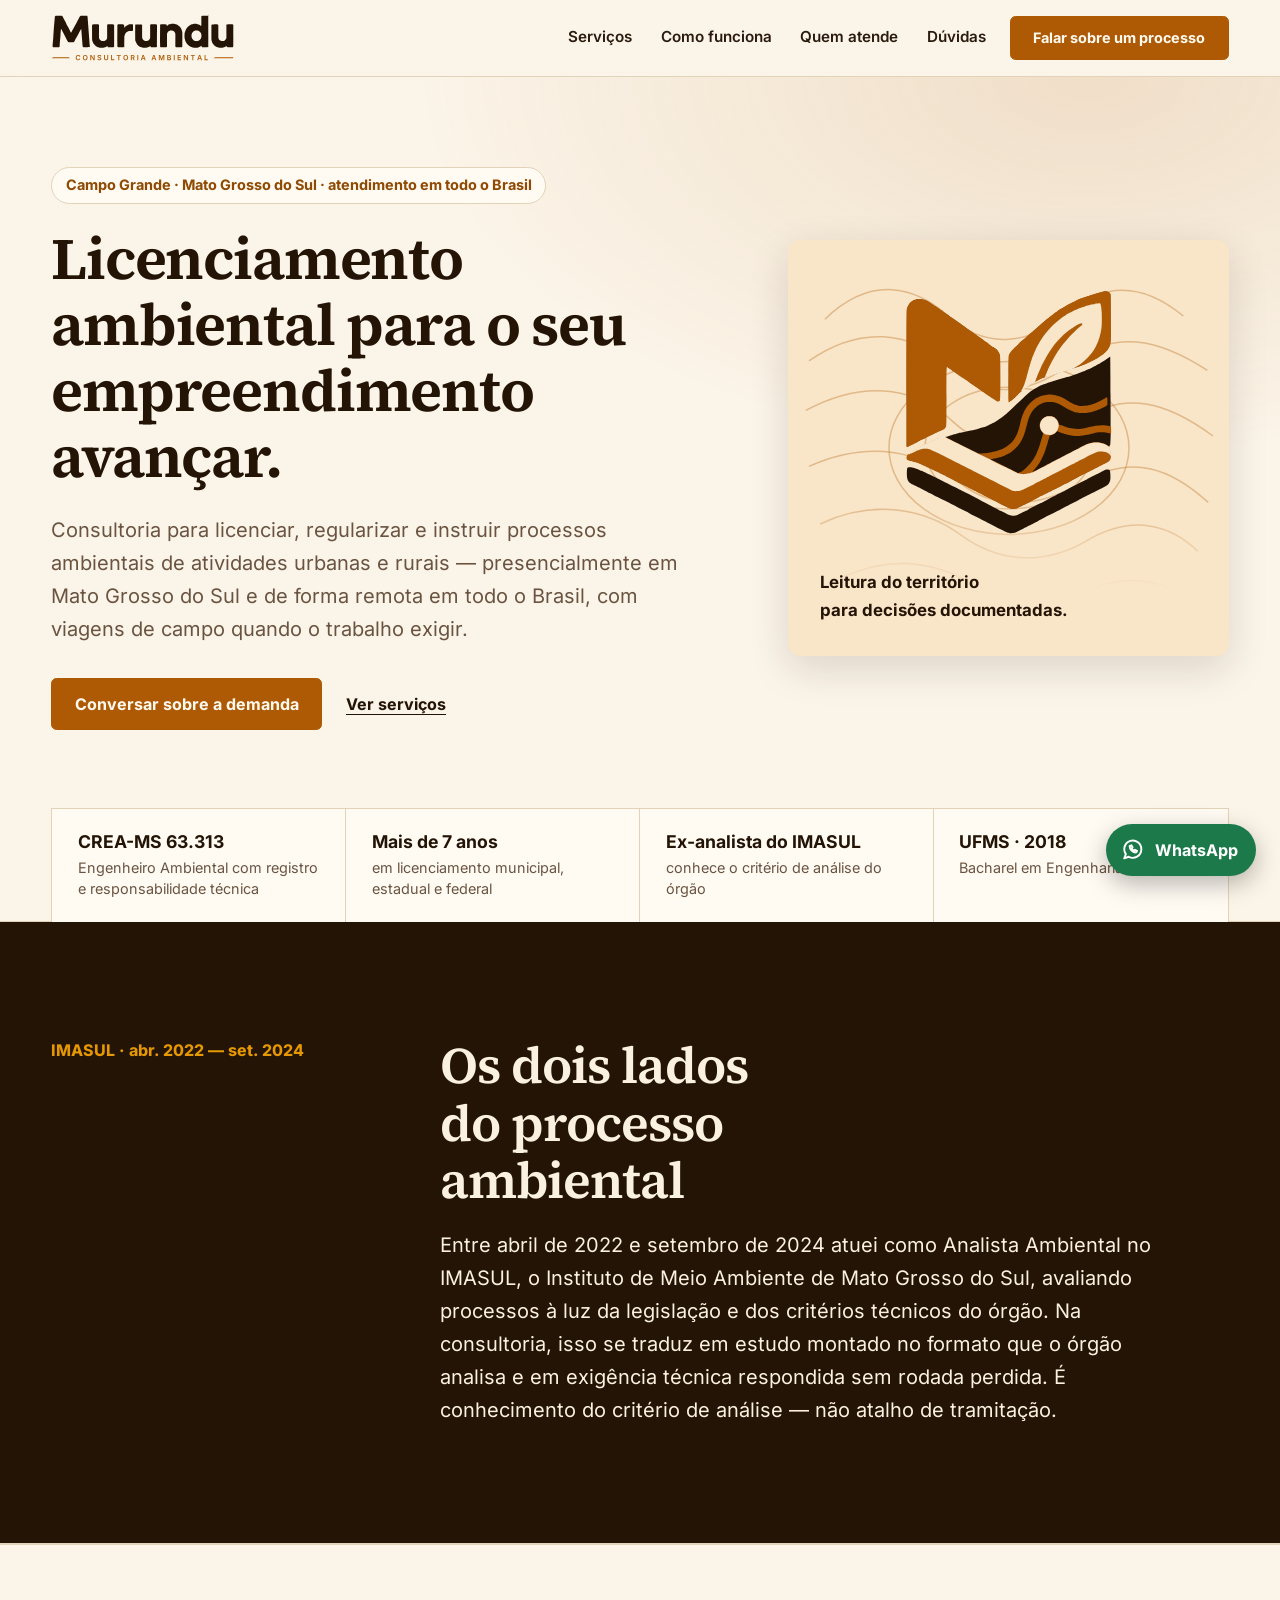
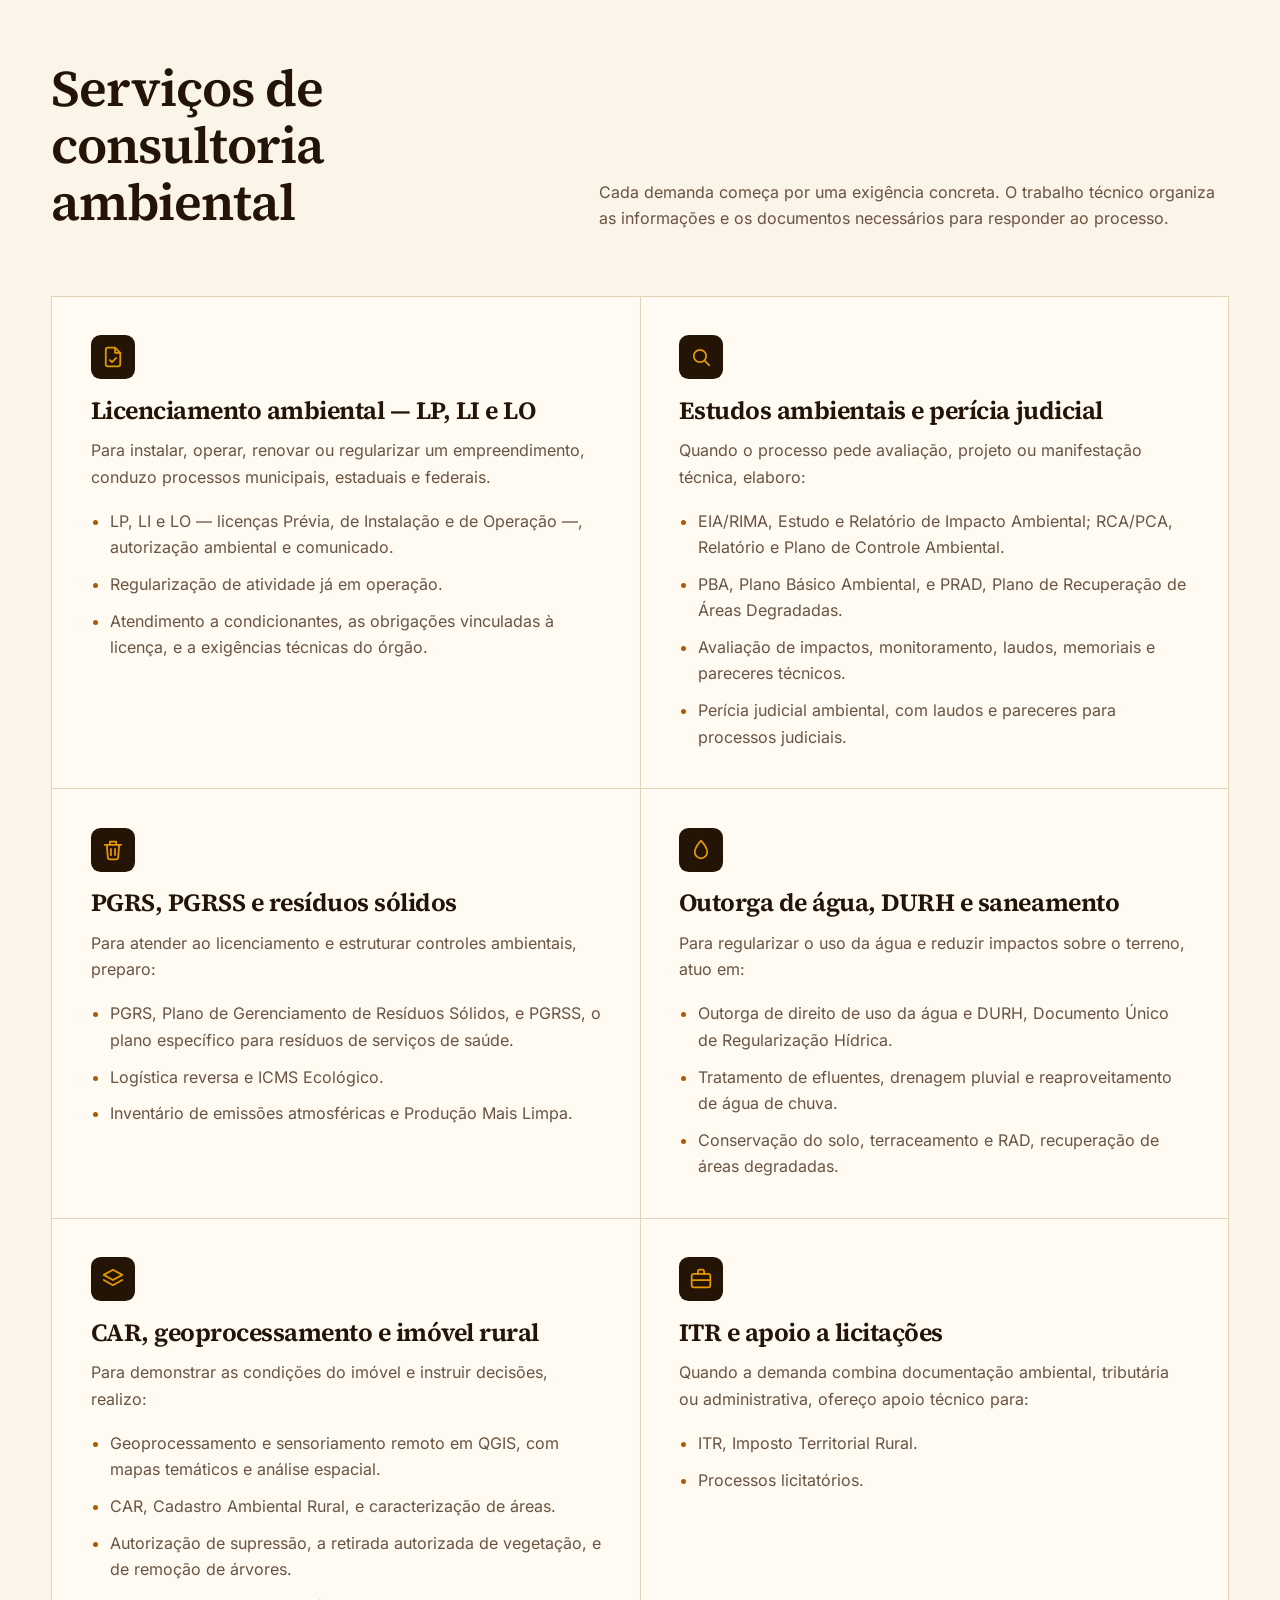
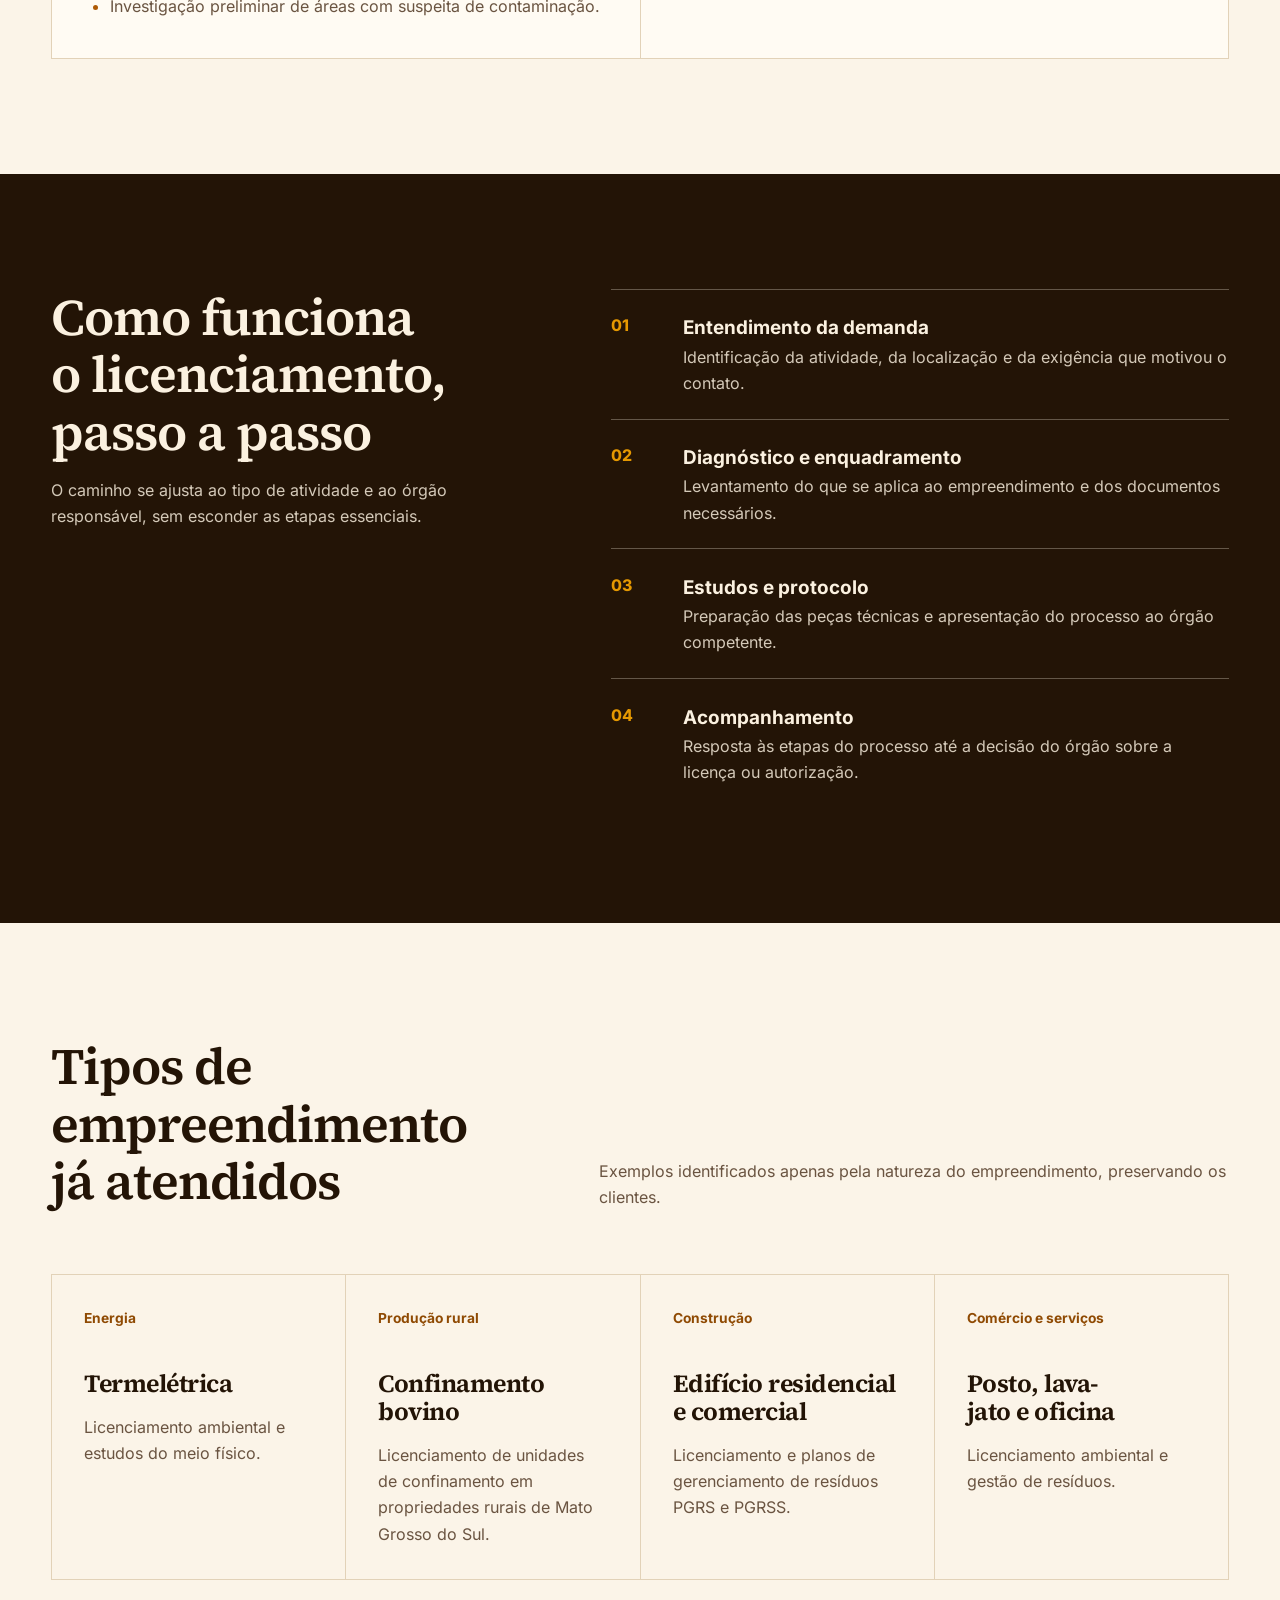
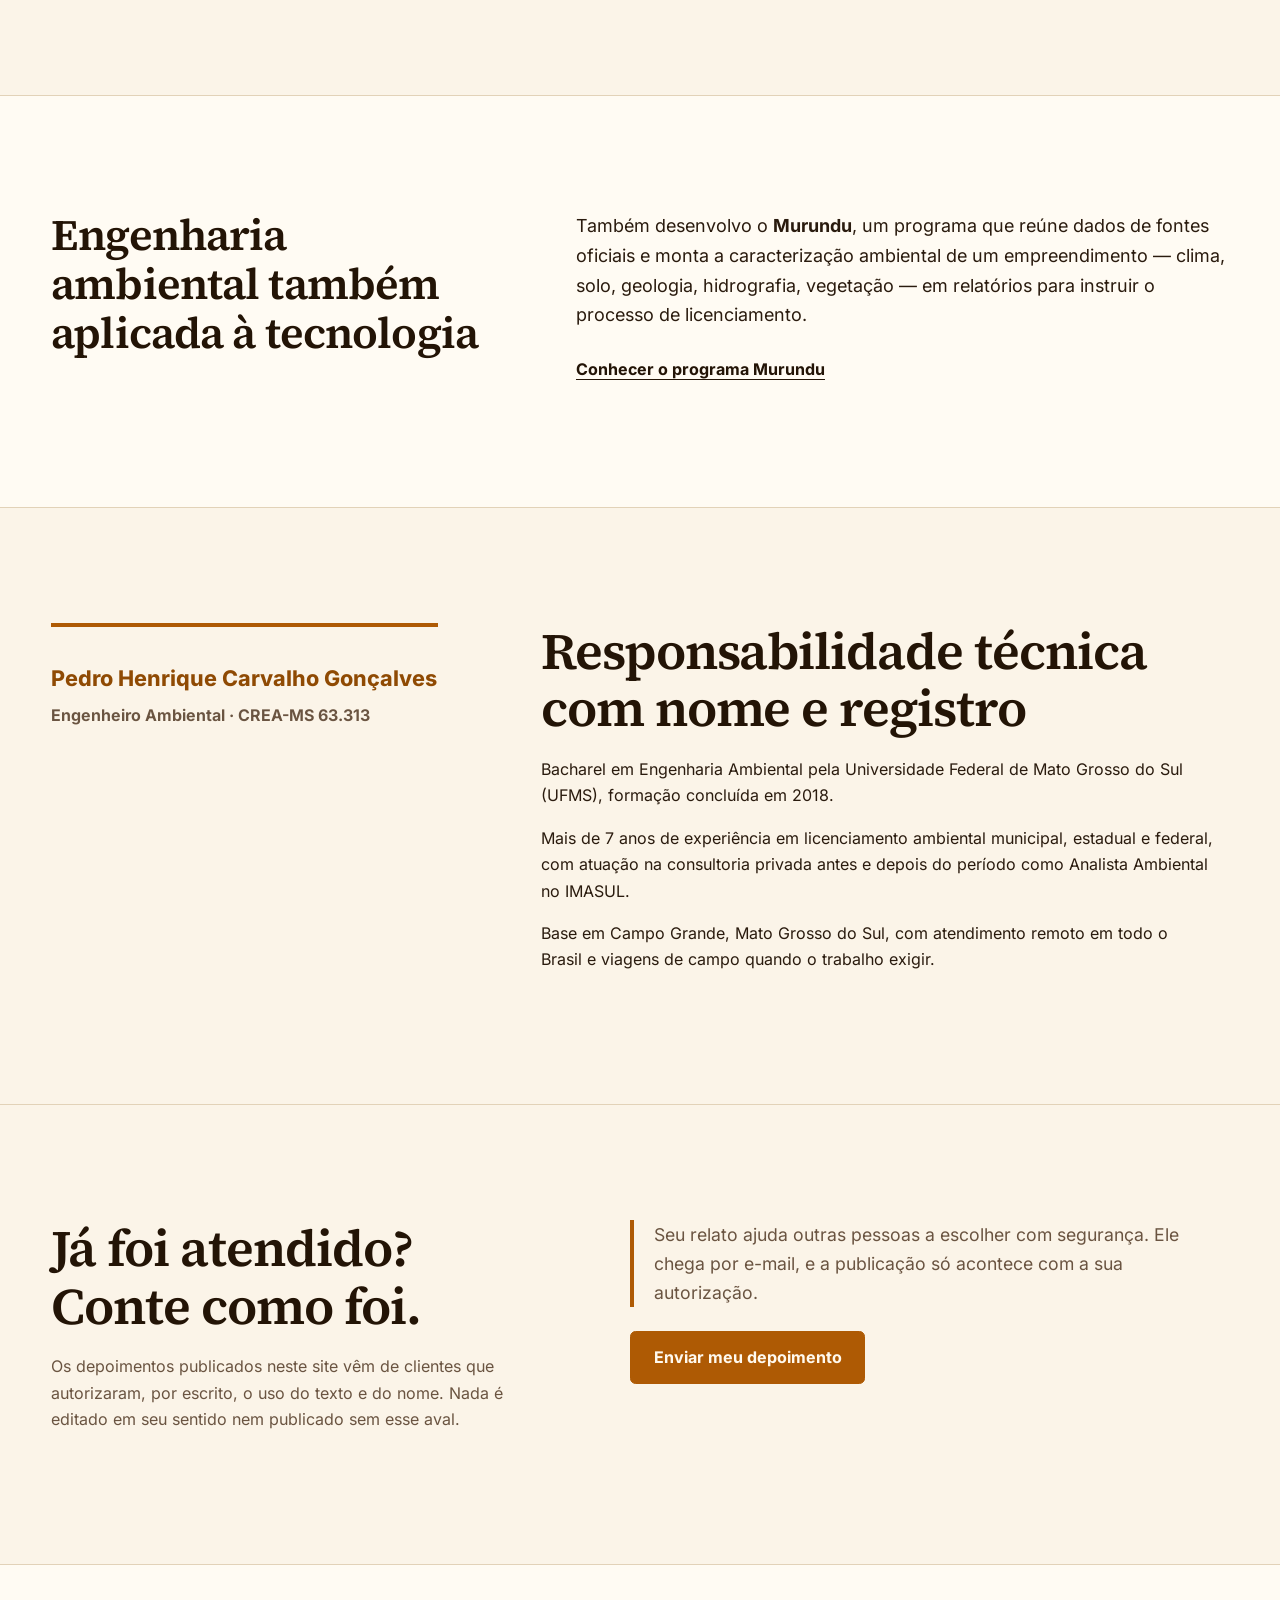
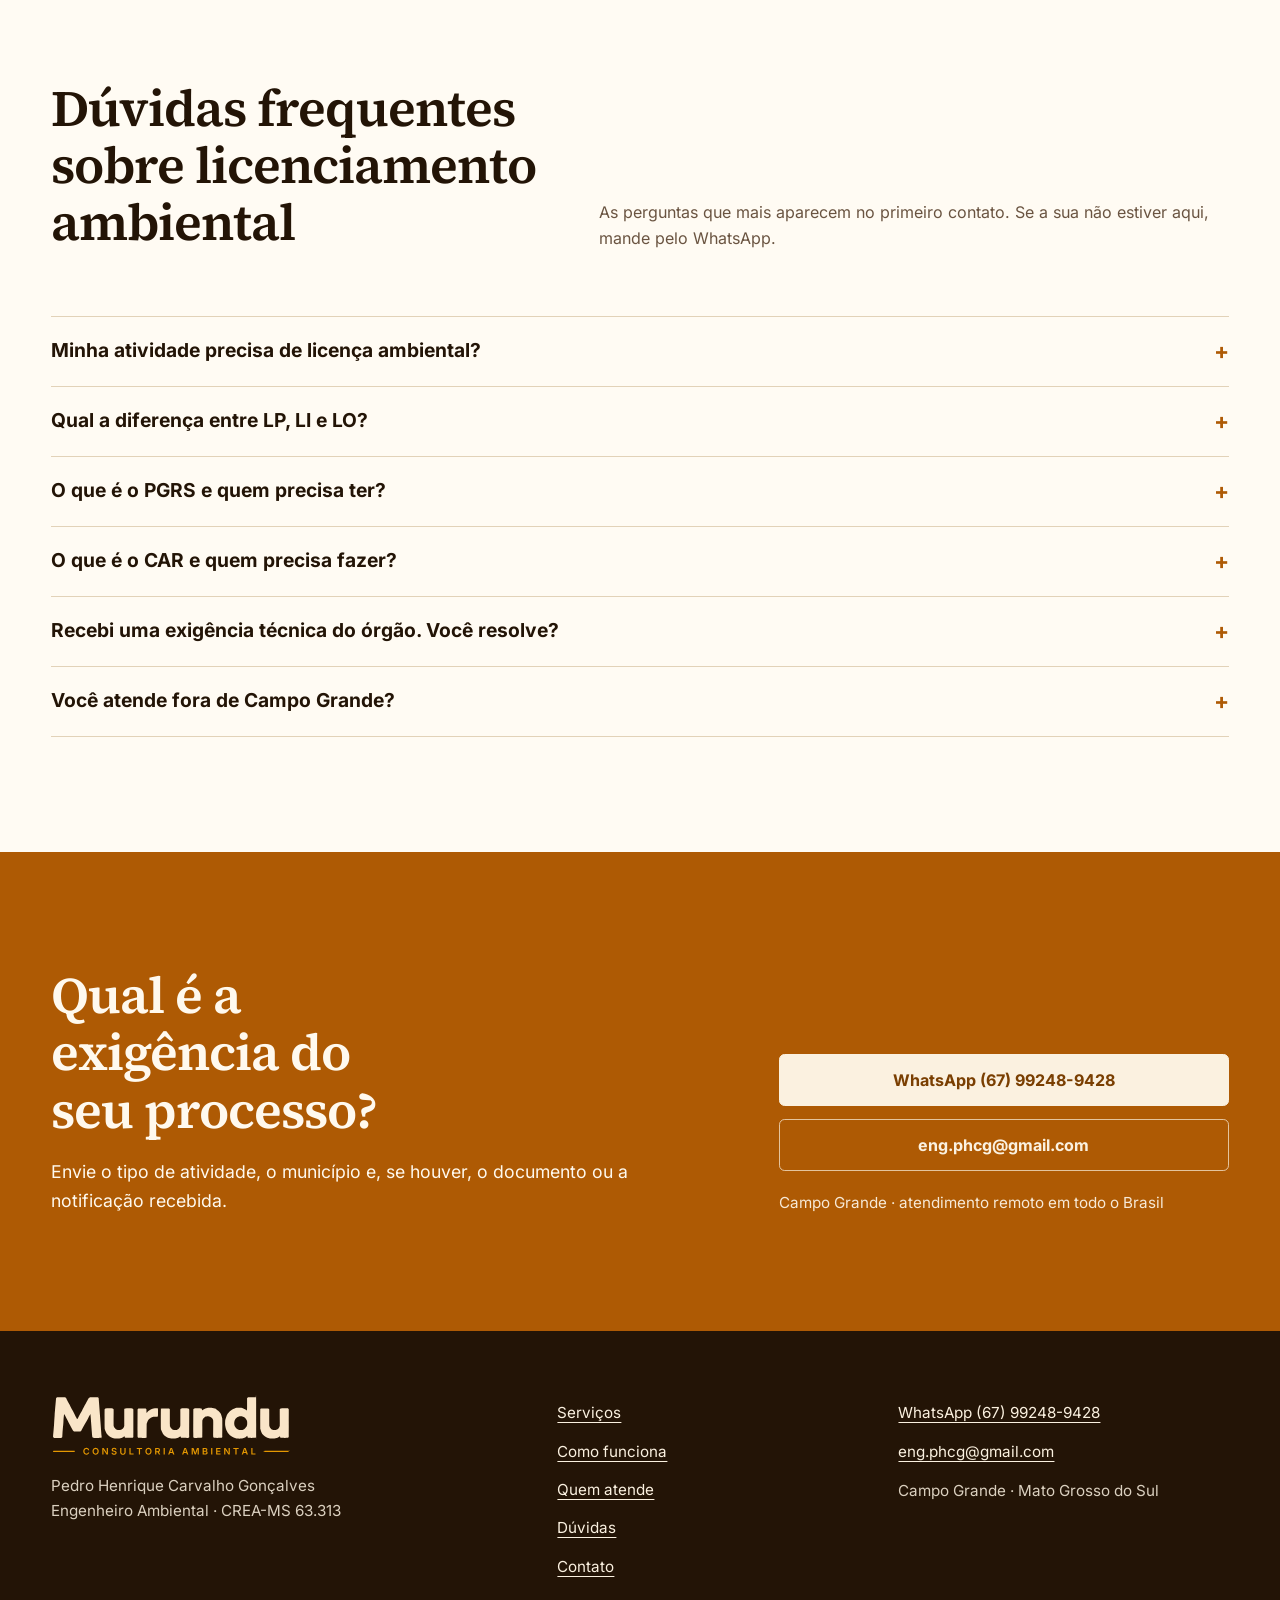
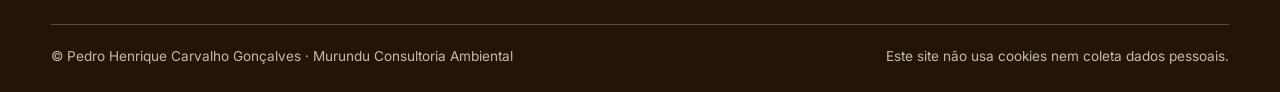
==== commit c4be3aaa: "Símbolo em vetor, traçado da própria arte, e usado no topo da página assets/vetorizar_marca.py traça" ====
--- a/index.html
+++ b/index.html
@@ -261,7 +261,7 @@
             <ellipse cx="281" cy="260" rx="150" ry="108"/>
             <ellipse cx="281" cy="260" rx="105" ry="76"/>
           </svg>
-          <img class="territory-mark" src="assets/marca/murundu_marca_web.png" alt="" width="350" height="409">
+          <img class="territory-mark" src="assets/marca/murundu_marca.svg" alt="" width="350" height="409">
           <p>Leitura do território<br>para decisões documentadas.</p>
         </div>
       </div>
--- a/assets/styles.css
+++ b/assets/styles.css
@@ -199,9 +199,10 @@
 }
 .territory svg { position: absolute; inset: 0; width: 100%; height: 100%; max-width: none; -webkit-mask-image: linear-gradient(#000 62%, transparent 84%); mask-image: linear-gradient(#000 62%, transparent 84%); }
 .territory path, .territory ellipse { fill: none; stroke: currentColor; stroke-width: 1.5; vector-effect: non-scaling-stroke; }
-/* Tamanho nativo do arquivo é 350 px; a 11rem (176 px) ele aparece nítido
-   até em tela 2x. Ampliar além disso fabricaria detalhe que a arte não tem. */
-.territory-mark { position: relative; align-self: center; justify-self: center; width: min(11rem, 55%); height: auto; }
+/* O símbolo é VETOR (assets/marca/murundu_marca.svg, traçado da arte por
+   assets/vetorizar_marca.py), então fica nítido em qualquer tamanho e em
+   qualquer densidade de tela. */
+.territory-mark { position: relative; align-self: center; justify-self: center; width: min(13.5rem, 62%); height: auto; }
 .territory p { position: relative; margin: 0; color: #231406; font-size: 1.05rem; font-weight: 700; }
 
 .trust-strip {
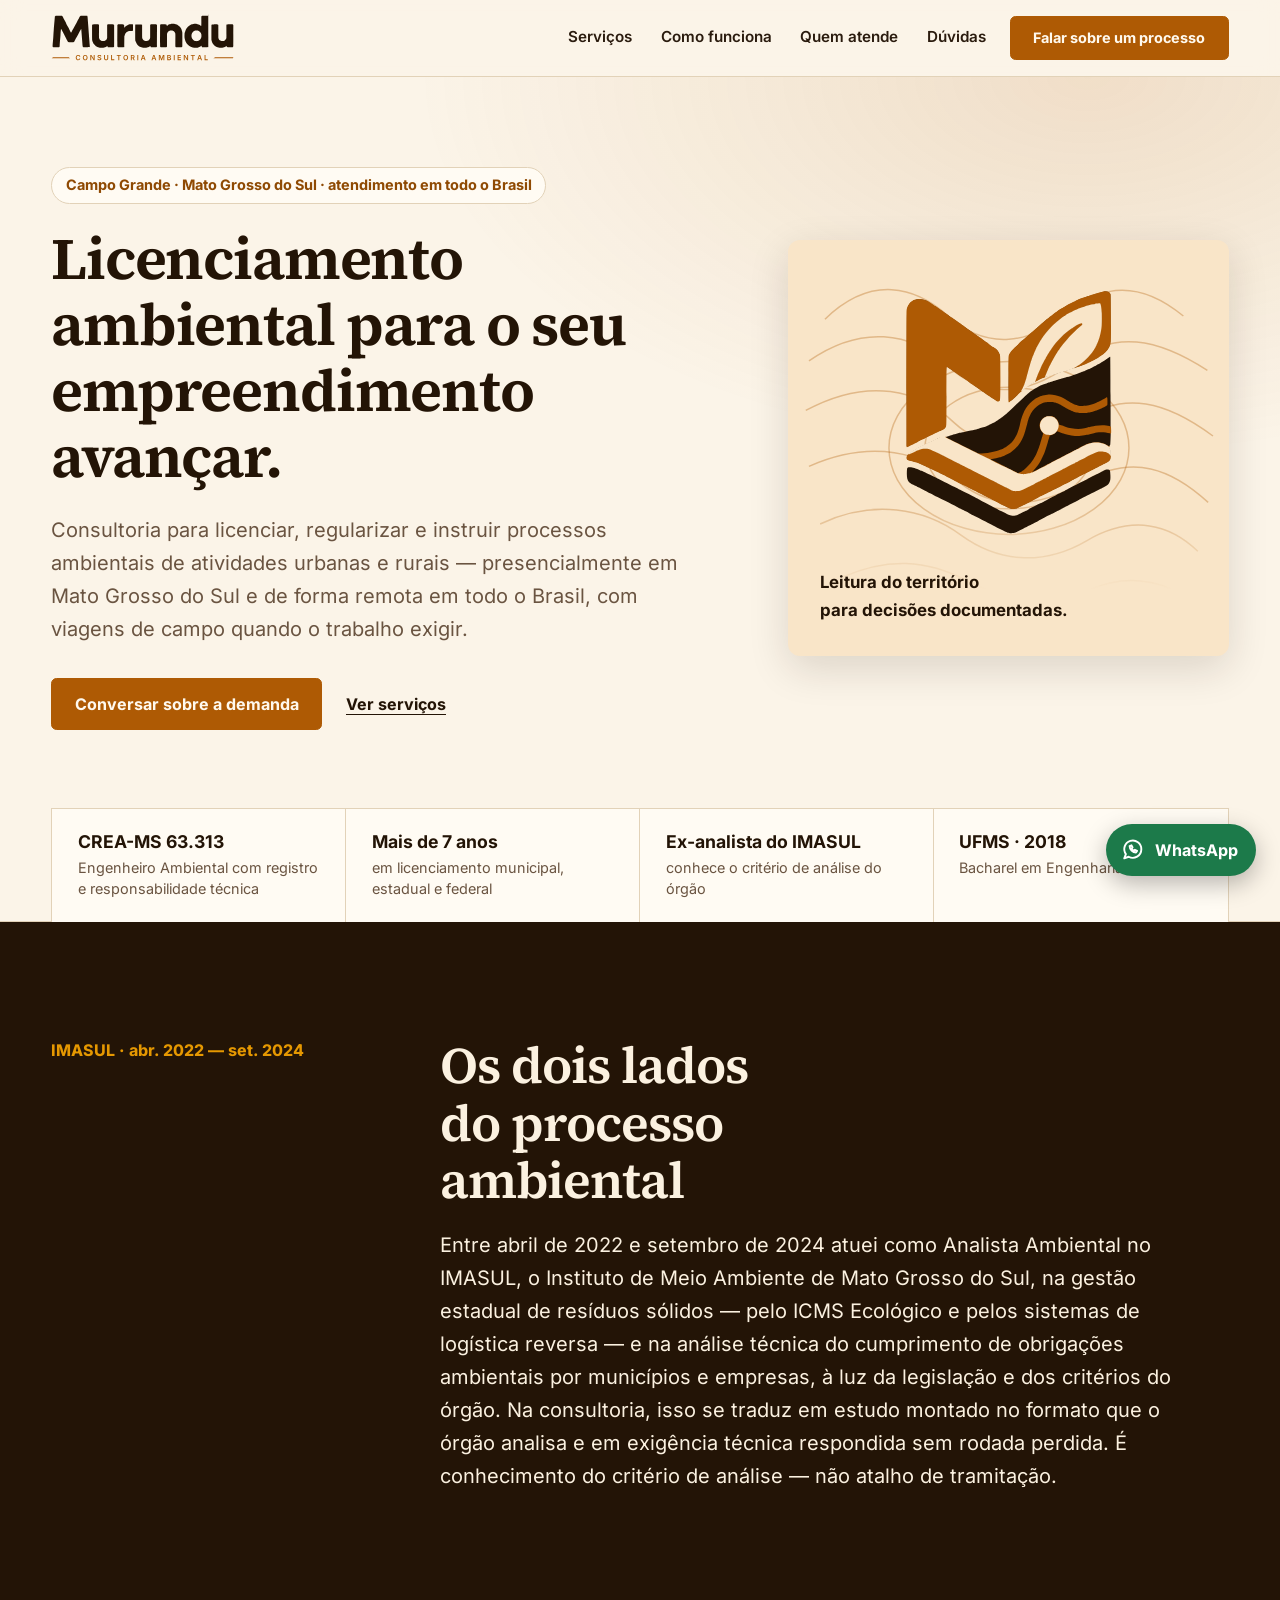
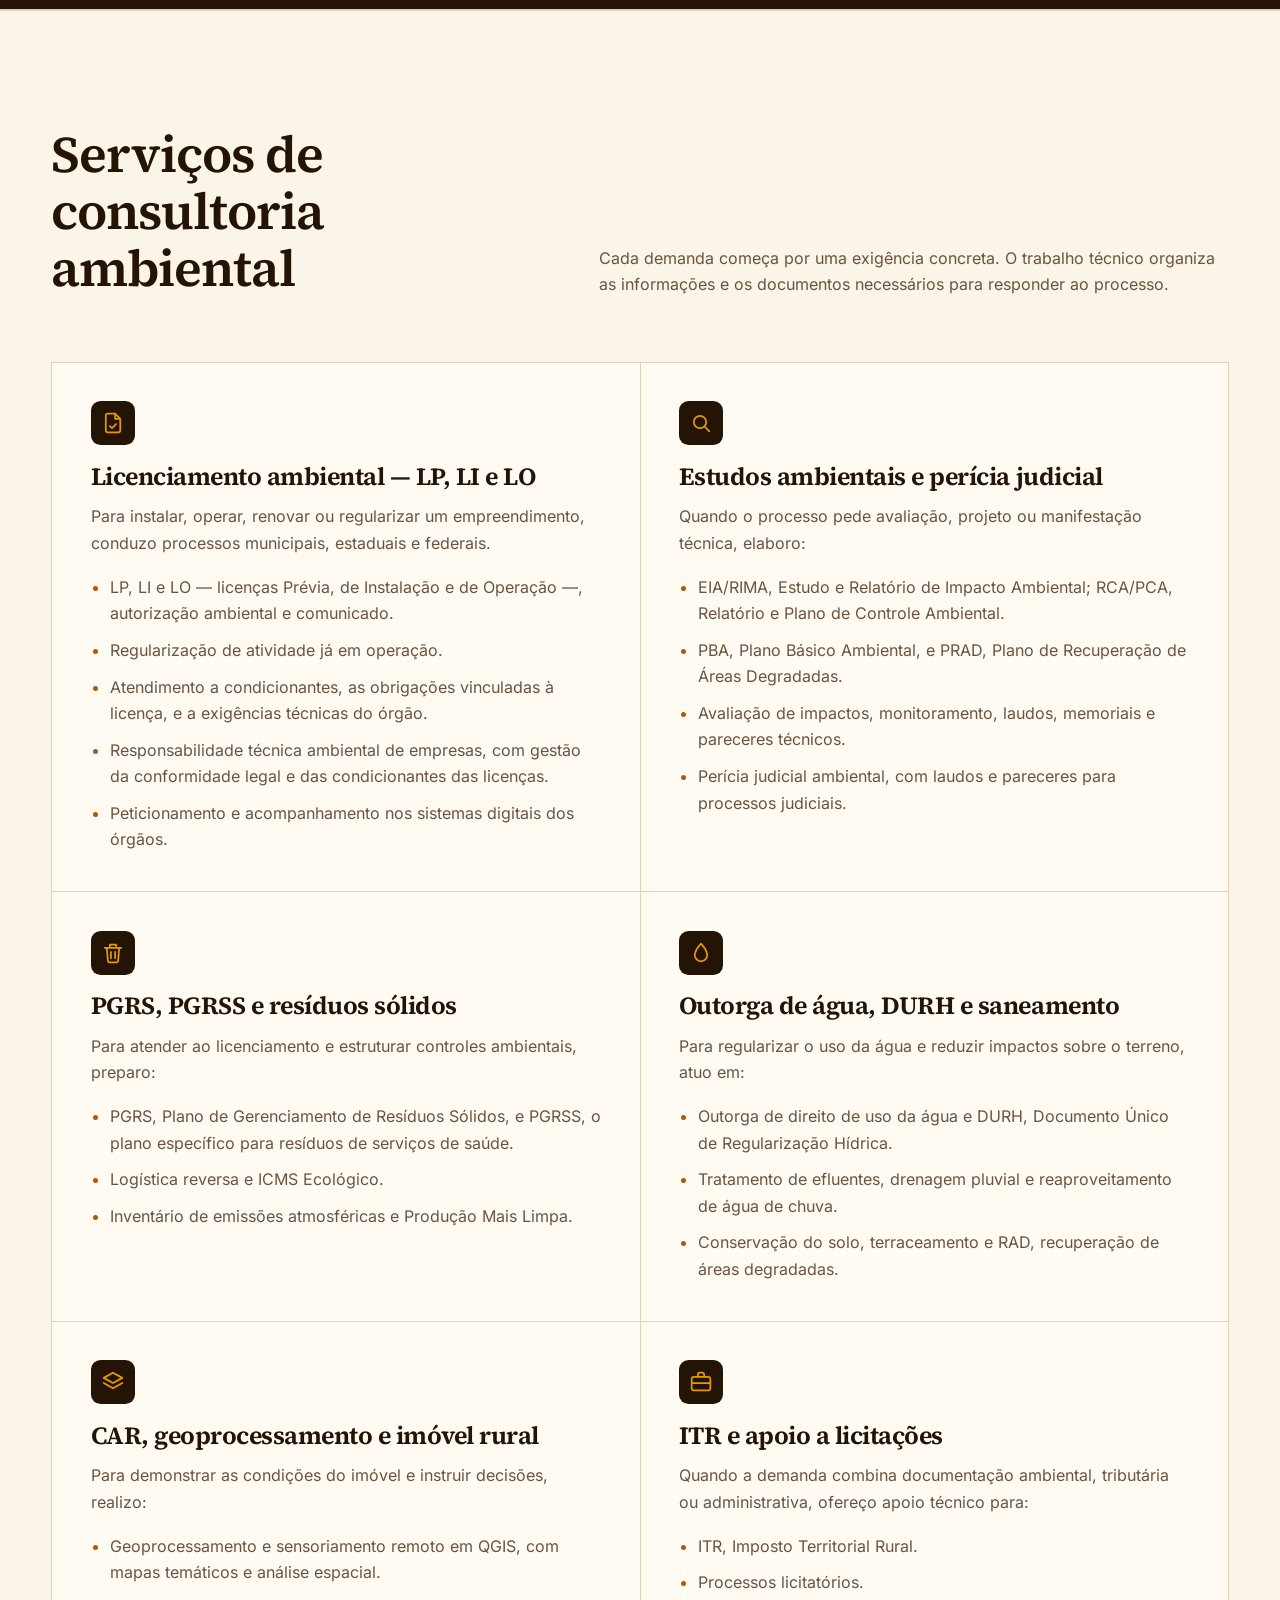
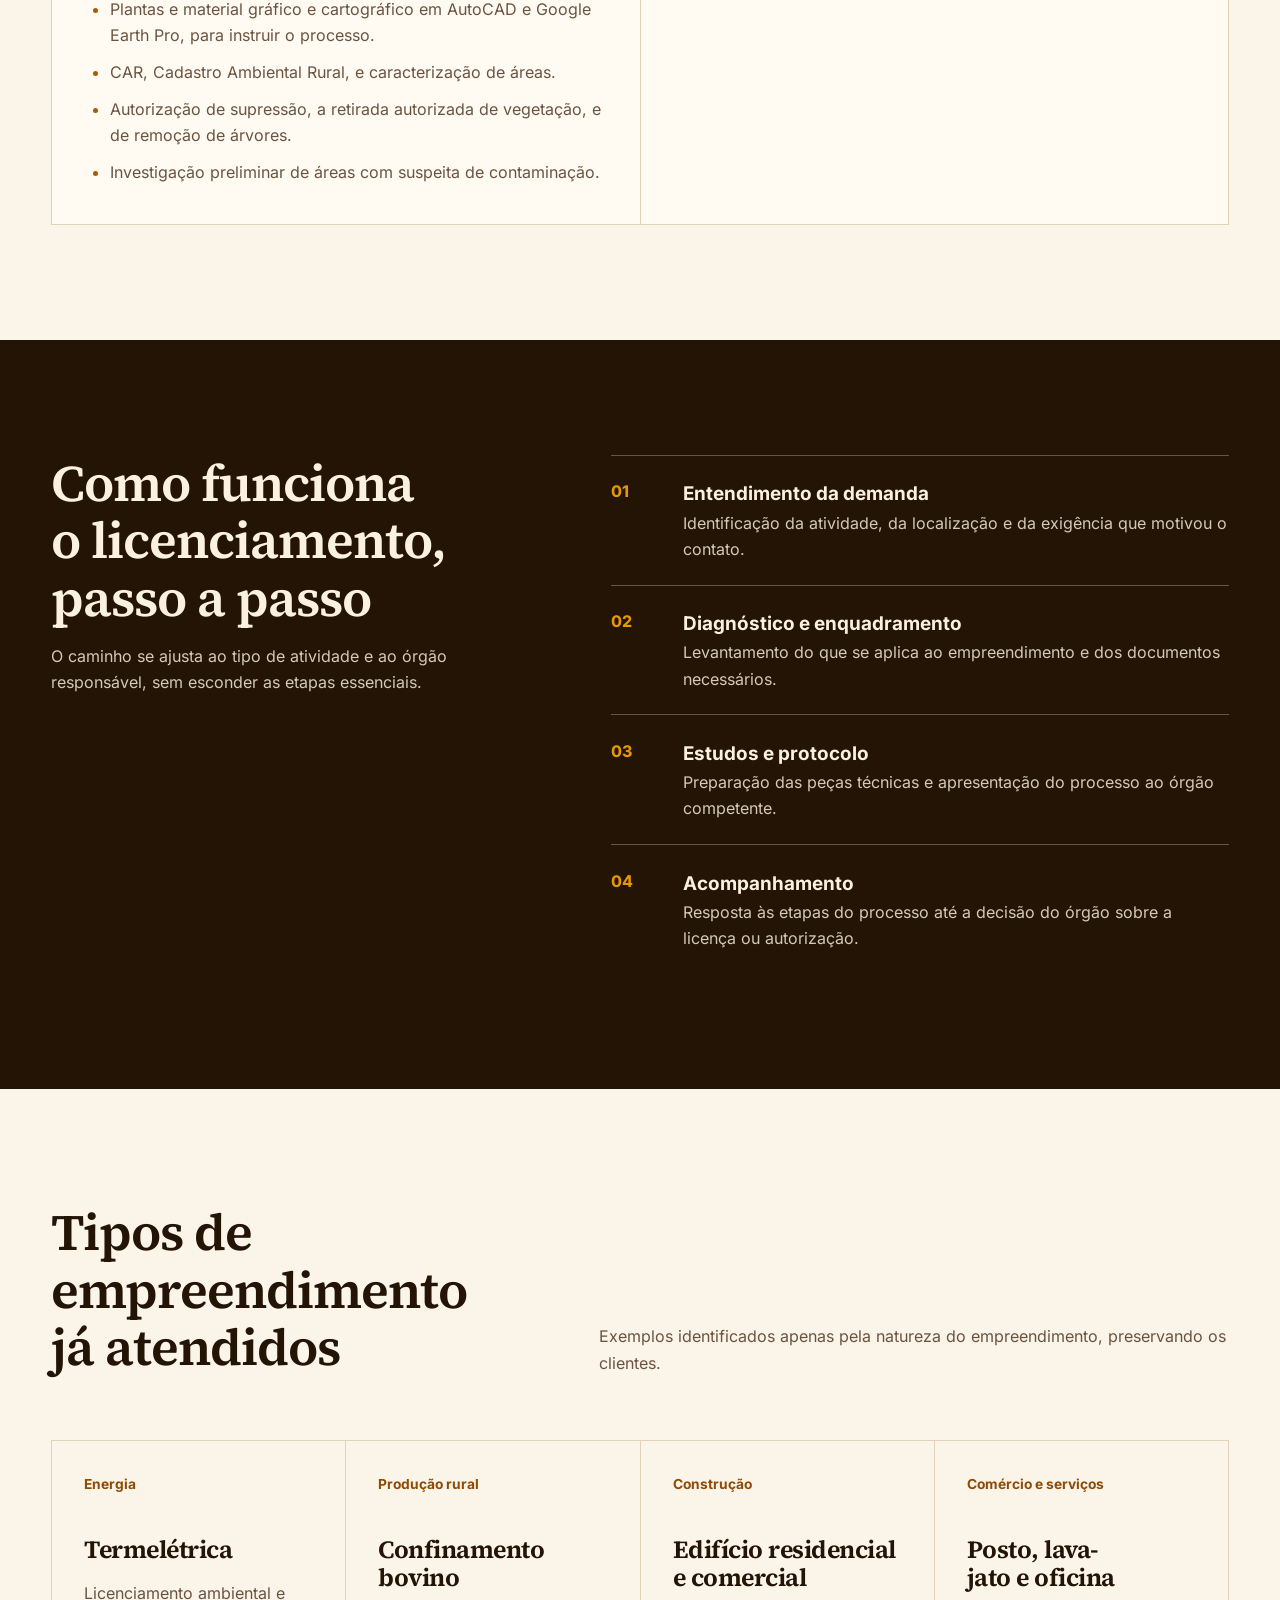
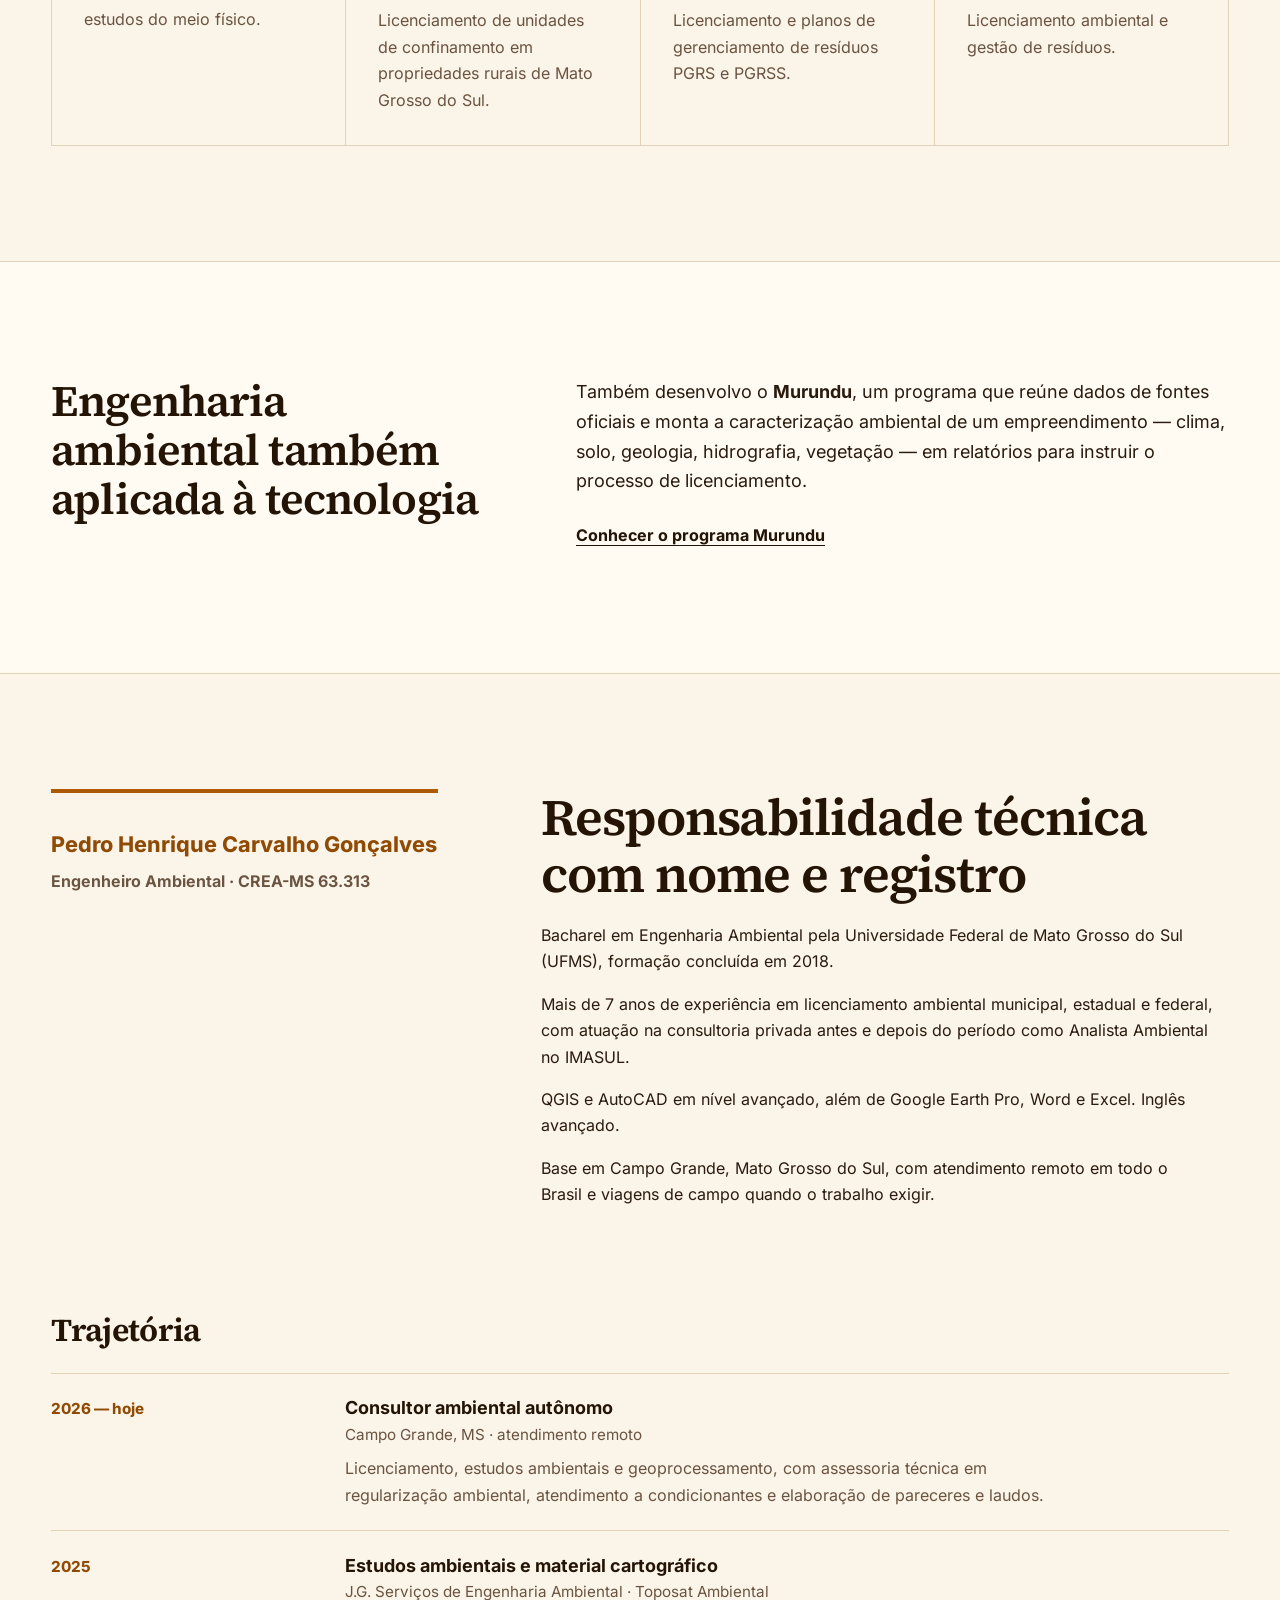
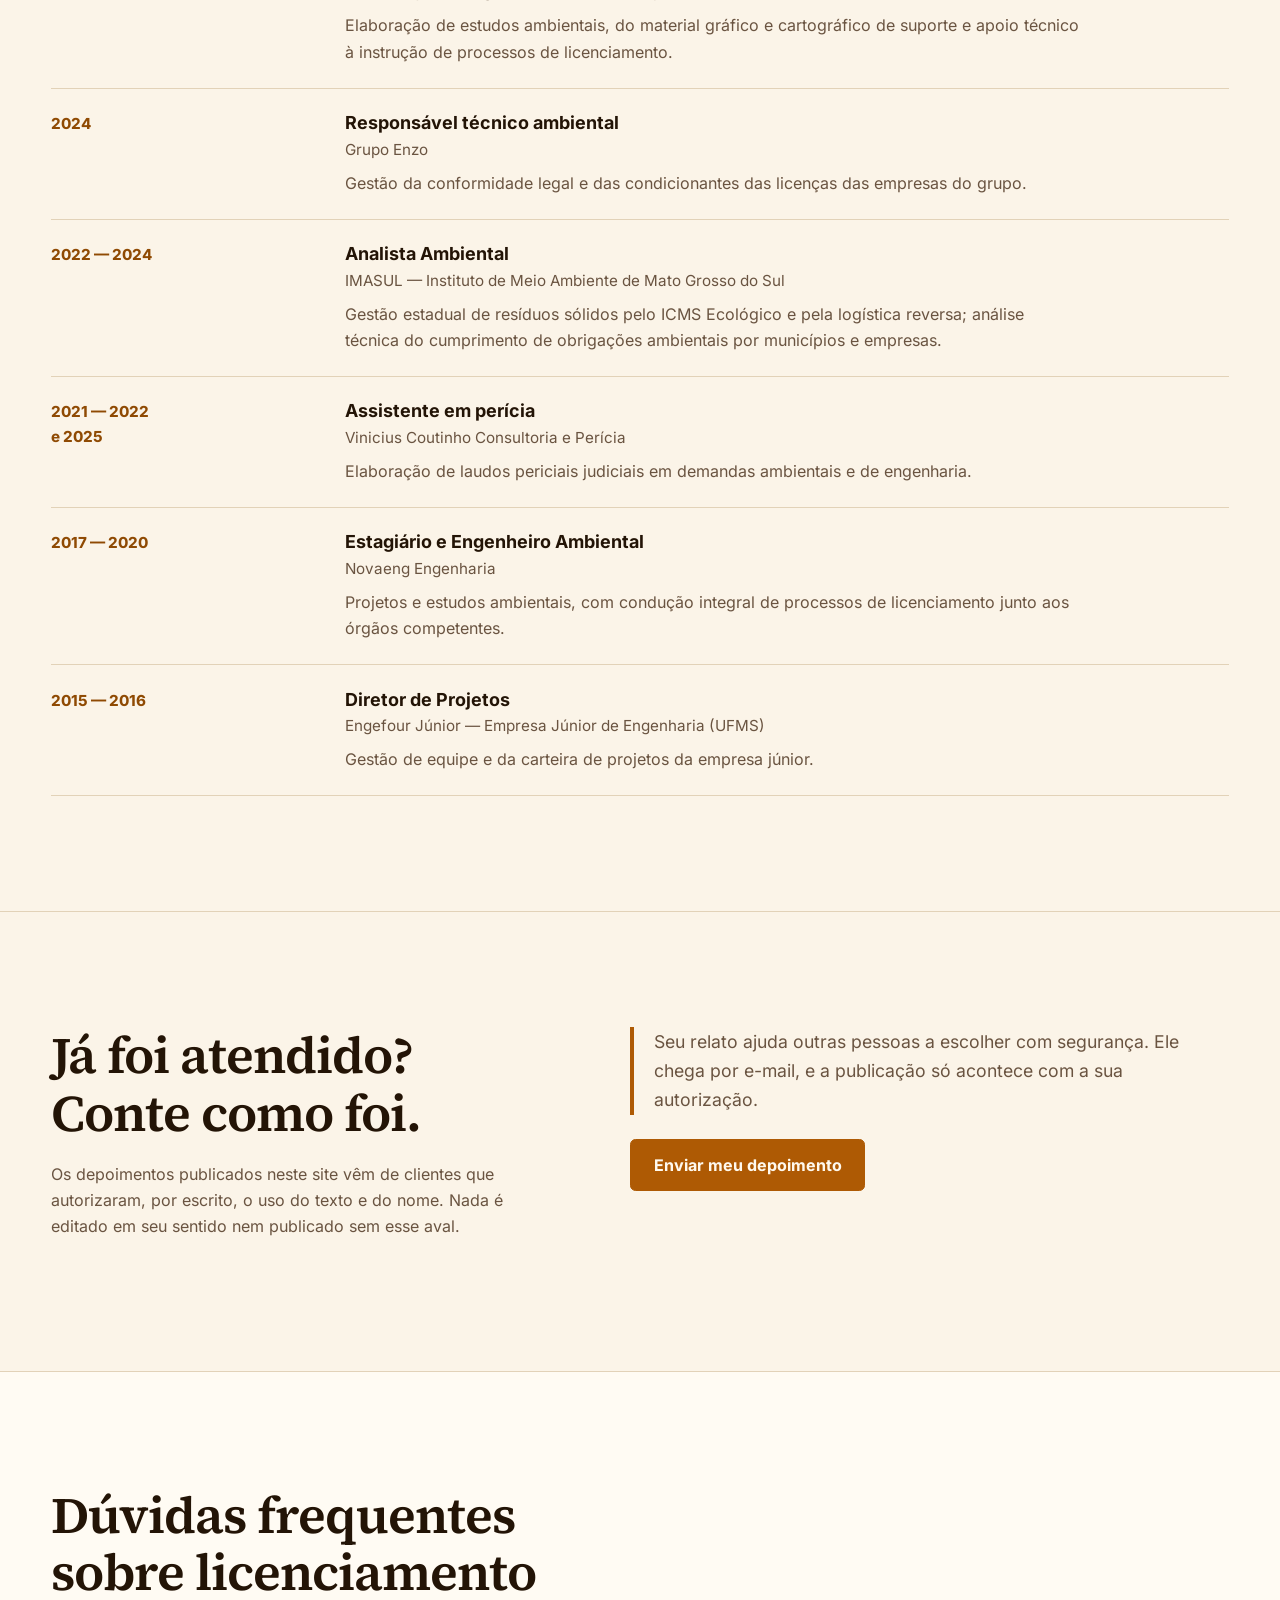
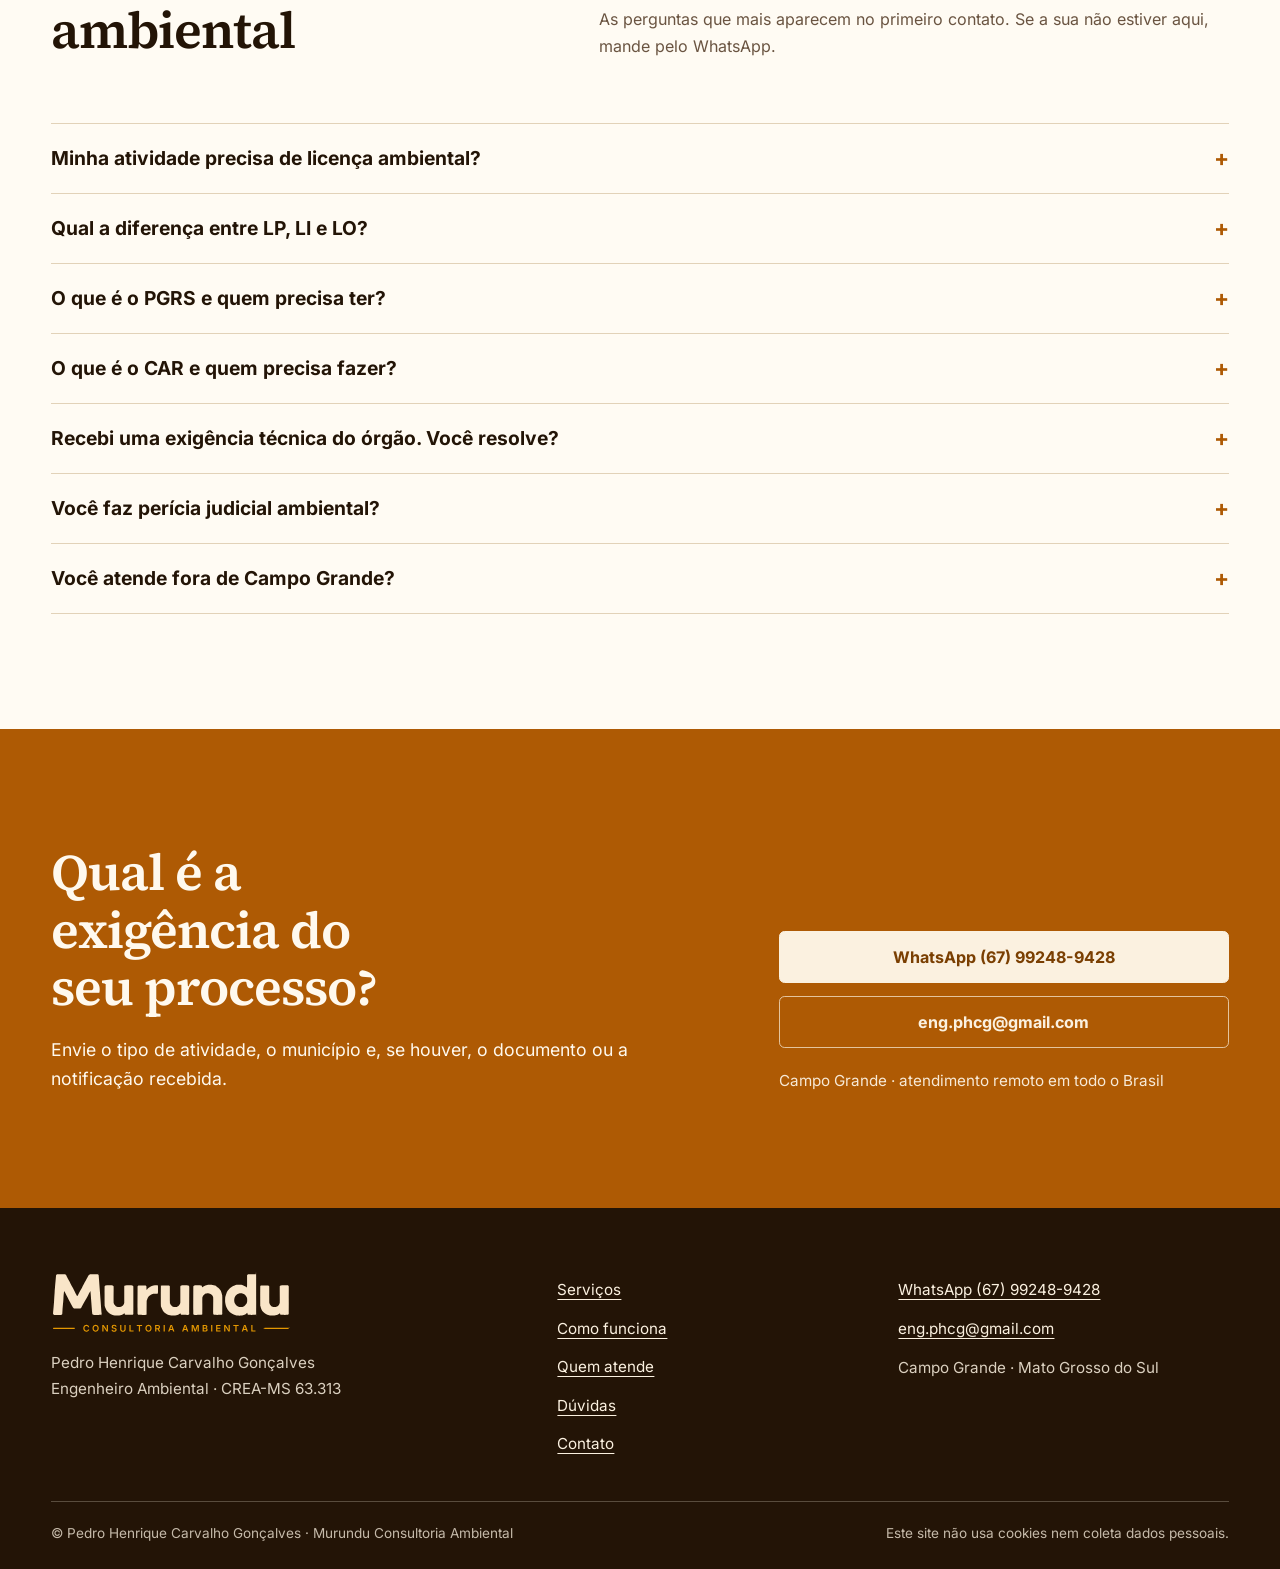
==== commit 5de25117: "Usa o currículo para enriquecer o site: trajetória, IMASUL descrito com fidelidade, novos serviços e" ====
--- a/index.html
+++ b/index.html
@@ -66,7 +66,9 @@
       "CAR — Cadastro Ambiental Rural",
       "Geoprocessamento e sensoriamento remoto",
       "Autorização de supressão de vegetação e remoção de árvores",
-      "Investigação preliminar de áreas contaminadas"
+      "Investigação preliminar de áreas contaminadas",
+      "Responsabilidade técnica ambiental e gestão da conformidade legal",
+      "Cartografia e material gráfico (AutoCAD, QGIS e Google Earth Pro)"
     ],
     "hasOfferCatalog": {
       "@type": "OfferCatalog",
@@ -140,6 +142,20 @@
           "itemOffered": {
             "@type": "Service",
             "name": "Investigação preliminar de áreas contaminadas"
+          }
+        },
+        {
+          "@type": "Offer",
+          "itemOffered": {
+            "@type": "Service",
+            "name": "Responsabilidade técnica ambiental e gestão da conformidade legal"
+          }
+        },
+        {
+          "@type": "Offer",
+          "itemOffered": {
+            "@type": "Service",
+            "name": "Cartografia e material gráfico (AutoCAD, QGIS e Google Earth Pro)"
           }
         }
       ]
@@ -204,6 +220,14 @@
         "acceptedAnswer": {
           "@type": "Answer",
           "text": "Sim. Analiso o que foi solicitado, identifico o que falta no processo e preparo a resposta técnica com os documentos e estudos correspondentes — inclusive em processos que já foram iniciados por outro profissional."
+        }
+      },
+      {
+        "@type": "Question",
+        "name": "Você faz perícia judicial ambiental?",
+        "acceptedAnswer": {
+          "@type": "Answer",
+          "text": "Sim. Elaboro laudos e pareceres técnicos para processos judiciais em demandas ambientais e de engenharia. A experiência vem do trabalho em consultoria especializada em perícia, onde elaborei laudos periciais judiciais entre 2021 e 2022 e em 2025."
         }
       },
       {
@@ -280,7 +304,7 @@
         <p class="experience-period">IMASUL · abr. 2022 — set. 2024</p>
         <div>
           <h2 id="titulo-experiencia-orgao">Os dois lados do processo ambiental</h2>
-          <p>Entre abril de 2022 e setembro de 2024 atuei como Analista Ambiental no IMASUL, o Instituto de Meio Ambiente de Mato Grosso do Sul, avaliando processos à luz da legislação e dos critérios técnicos do órgão. Na consultoria, isso se traduz em estudo montado no formato que o órgão analisa e em exigência técnica respondida sem rodada perdida. É conhecimento do critério de análise — não atalho de tramitação.</p>
+          <p>Entre abril de 2022 e setembro de 2024 atuei como Analista Ambiental no IMASUL, o Instituto de Meio Ambiente de Mato Grosso do Sul, na gestão estadual de resíduos sólidos — pelo ICMS Ecológico e pelos sistemas de logística reversa — e na análise técnica do cumprimento de obrigações ambientais por municípios e empresas, à luz da legislação e dos critérios do órgão. Na consultoria, isso se traduz em estudo montado no formato que o órgão analisa e em exigência técnica respondida sem rodada perdida. É conhecimento do critério de análise — não atalho de tramitação.</p>
         </div>
       </div>
     </section>
@@ -300,6 +324,8 @@
               <li>LP, LI e LO — licenças Prévia, de Instalação e de Operação —, autorização ambiental e comunicado.</li>
               <li>Regularização de atividade já em operação.</li>
               <li>Atendimento a condicionantes, as obrigações vinculadas à licença, e a exigências técnicas do órgão.</li>
+              <li>Responsabilidade técnica ambiental de empresas, com gestão da conformidade legal e das condicionantes das licenças.</li>
+              <li>Peticionamento e acompanhamento nos sistemas digitais dos órgãos.</li>
             </ul>
           </article>
           <article class="service">
@@ -339,6 +365,7 @@
             <p>Para demonstrar as condições do imóvel e instruir decisões, realizo:</p>
             <ul>
               <li>Geoprocessamento e sensoriamento remoto em QGIS, com mapas temáticos e análise espacial.</li>
+              <li>Plantas e material gráfico e cartográfico em AutoCAD e Google Earth Pro, para instruir o processo.</li>
               <li>CAR, Cadastro Ambiental Rural, e caracterização de áreas.</li>
               <li>Autorização de supressão, a retirada autorizada de vegetação, e de remoção de árvores.</li>
               <li>Investigação preliminar de áreas com suspeita de contaminação.</li>
@@ -407,8 +434,56 @@
           <h2 id="titulo-perfil">Responsabilidade técnica com nome e registro</h2>
           <p>Bacharel em Engenharia Ambiental pela Universidade Federal de Mato Grosso do Sul (UFMS), formação concluída em 2018.</p>
           <p>Mais de 7 anos de experiência em licenciamento ambiental municipal, estadual e federal, com atuação na consultoria privada antes e depois do período como Analista Ambiental no IMASUL.</p>
+          <p>QGIS e AutoCAD em nível avançado, além de Google Earth Pro, Word e Excel. Inglês avançado.</p>
           <p>Base em Campo Grande, Mato Grosso do Sul, com atendimento remoto em todo o Brasil e viagens de campo quando o trabalho exigir.</p>
         </div>
+      </div>
+      <div class="shell trajetoria">
+        <h3 id="titulo-trajetoria">Trajetória</h3>
+        <ol class="timeline" aria-labelledby="titulo-trajetoria">
+          <li>
+            <span class="timeline-period">2026 — hoje</span>
+            <div><strong>Consultor ambiental autônomo</strong>
+              <span class="timeline-org">Campo Grande, MS · atendimento remoto</span>
+              <p>Licenciamento, estudos ambientais e geoprocessamento, com assessoria técnica em regularização ambiental, atendimento a condicionantes e elaboração de pareceres e laudos.</p></div>
+          </li>
+          <li>
+            <span class="timeline-period">2025</span>
+            <div><strong>Estudos ambientais e material cartográfico</strong>
+              <span class="timeline-org">J.G. Serviços de Engenharia Ambiental · Toposat Ambiental</span>
+              <p>Elaboração de estudos ambientais, do material gráfico e cartográfico de suporte e apoio técnico à instrução de processos de licenciamento.</p></div>
+          </li>
+          <li>
+            <span class="timeline-period">2024</span>
+            <div><strong>Responsável técnico ambiental</strong>
+              <span class="timeline-org">Grupo Enzo</span>
+              <p>Gestão da conformidade legal e das condicionantes das licenças das empresas do grupo.</p></div>
+          </li>
+          <li>
+            <span class="timeline-period">2022 — 2024</span>
+            <div><strong>Analista Ambiental</strong>
+              <span class="timeline-org">IMASUL — Instituto de Meio Ambiente de Mato Grosso do Sul</span>
+              <p>Gestão estadual de resíduos sólidos pelo ICMS Ecológico e pela logística reversa; análise técnica do cumprimento de obrigações ambientais por municípios e empresas.</p></div>
+          </li>
+          <li>
+            <span class="timeline-period">2021 — 2022<br>e 2025</span>
+            <div><strong>Assistente em perícia</strong>
+              <span class="timeline-org">Vinicius Coutinho Consultoria e Perícia</span>
+              <p>Elaboração de laudos periciais judiciais em demandas ambientais e de engenharia.</p></div>
+          </li>
+          <li>
+            <span class="timeline-period">2017 — 2020</span>
+            <div><strong>Estagiário e Engenheiro Ambiental</strong>
+              <span class="timeline-org">Novaeng Engenharia</span>
+              <p>Projetos e estudos ambientais, com condução integral de processos de licenciamento junto aos órgãos competentes.</p></div>
+          </li>
+          <li>
+            <span class="timeline-period">2015 — 2016</span>
+            <div><strong>Diretor de Projetos</strong>
+              <span class="timeline-org">Engefour Júnior — Empresa Júnior de Engenharia (UFMS)</span>
+              <p>Gestão de equipe e da carteira de projetos da empresa júnior.</p></div>
+          </li>
+        </ol>
       </div>
     </section>
 
@@ -457,6 +532,10 @@
           <details class="duvida">
             <summary>Recebi uma exigência técnica do órgão. Você resolve?</summary>
             <p>Sim. Analiso o que foi solicitado, identifico o que falta no processo e preparo a resposta técnica com os documentos e estudos correspondentes — inclusive em processos que já foram iniciados por outro profissional.</p>
+          </details>
+          <details class="duvida">
+            <summary>Você faz perícia judicial ambiental?</summary>
+            <p>Sim. Elaboro laudos e pareceres técnicos para processos judiciais em demandas ambientais e de engenharia. A experiência vem do trabalho em consultoria especializada em perícia, onde elaborei laudos periciais judiciais entre 2021 e 2022 e em 2025.</p>
           </details>
           <details class="duvida">
             <summary>Você atende fora de Campo Grande?</summary>
--- a/assets/styles.css
+++ b/assets/styles.css
@@ -267,6 +267,15 @@
 .profile-name { margin-bottom: 0.35rem; color: var(--accent-text); font-size: 1.35rem; font-weight: 760; }
 .profile-title { margin: 0; color: var(--muted); font-weight: 680; }
 
+.trajetoria { margin-top: clamp(3.5rem, 7vw, 6rem); }
+.trajetoria h3 { margin-bottom: 1.5rem; font-size: clamp(1.5rem, 2.6vw, 2rem); }
+.timeline { margin: 0; padding: 0; list-style: none; border-top: 1px solid var(--line); }
+.timeline li { display: grid; grid-template-columns: minmax(8rem, 0.26fr) minmax(0, 1fr); gap: 0.5rem clamp(1.5rem, 5vw, 4rem); padding: 1.4rem 0; border-bottom: 1px solid var(--line); }
+.timeline-period { color: var(--accent-text); font-size: 0.95rem; font-weight: 760; }
+.timeline strong { display: block; color: var(--heading); font-size: 1.12rem; line-height: 1.3; }
+.timeline-org { display: block; margin-top: 0.15rem; color: var(--muted); font-size: 0.95rem; }
+.timeline p { max-width: var(--reading-width); margin: 0.5rem 0 0; color: var(--muted); }
+
 .contact { background: var(--accent-fill); color: #fff9ee; }
 .contact h2 { max-width: 15ch; color: #fff9ee; }
 .contact-layout { display: grid; grid-template-columns: minmax(0, 1fr) minmax(18rem, 0.72fr); align-items: end; gap: clamp(2.5rem, 8vw, 8rem); }
@@ -368,6 +377,7 @@
   .hero-grid, .inside-view-layout, .section-heading, .process-layout, .software-layout, .profile-layout, .testimonials-layout, .contact-layout { grid-template-columns: 1fr; }
   .territory { min-height: 21rem; }
   .process .section-heading { margin-bottom: 1rem; }
+  .timeline li { grid-template-columns: 1fr; }
 }
 
 @media (max-width: 35rem) {
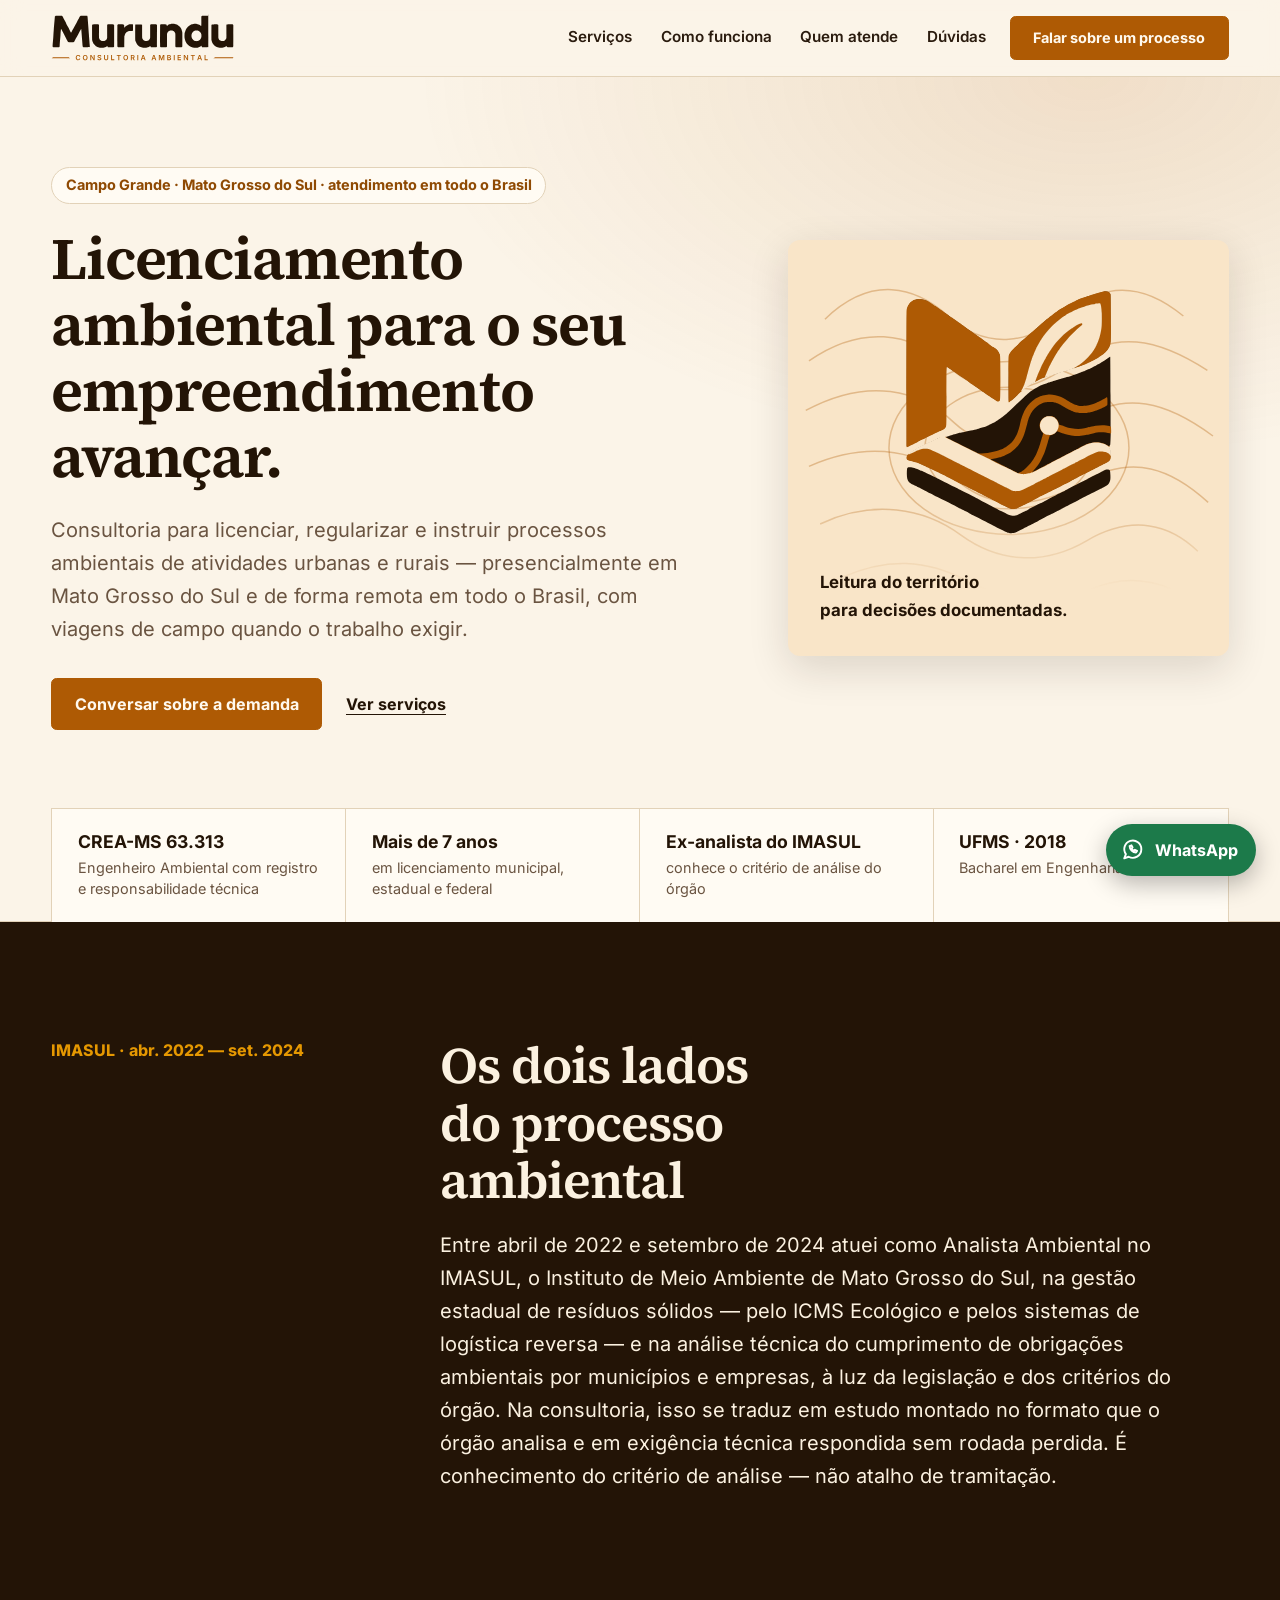
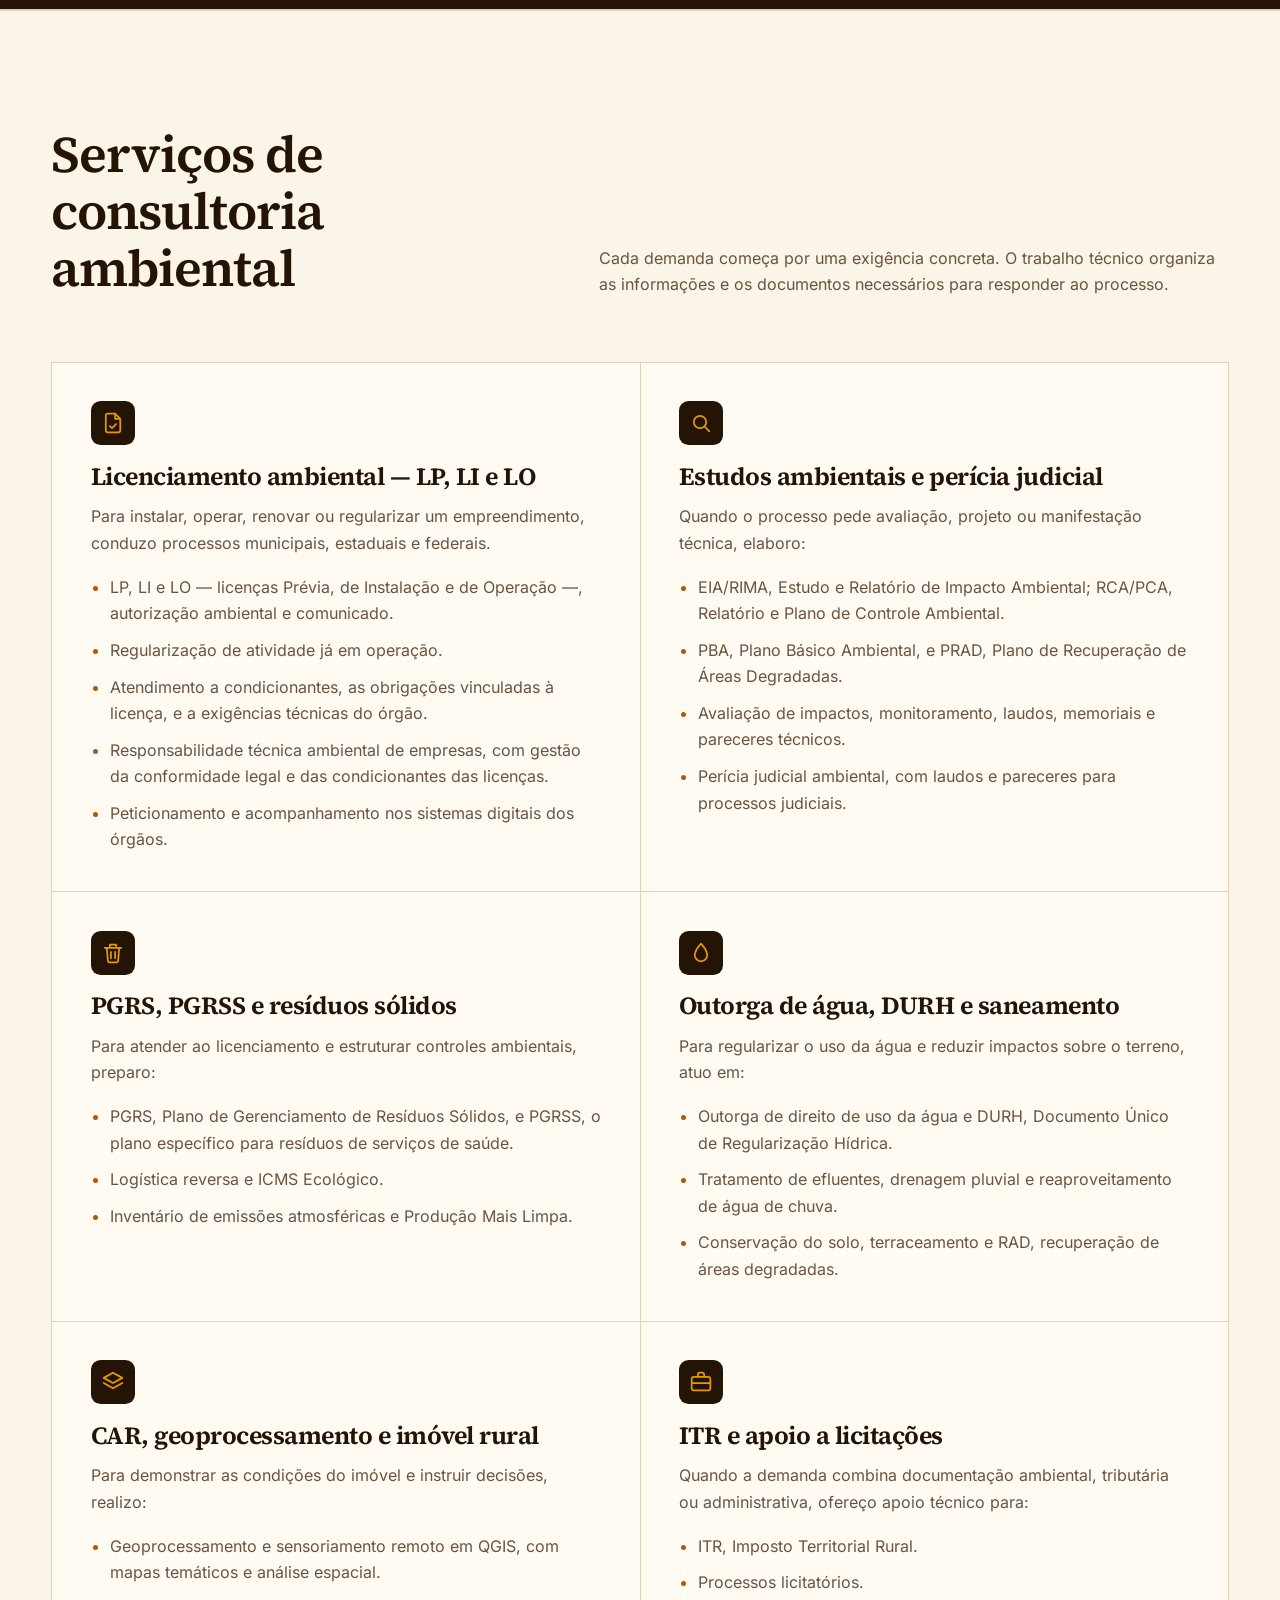
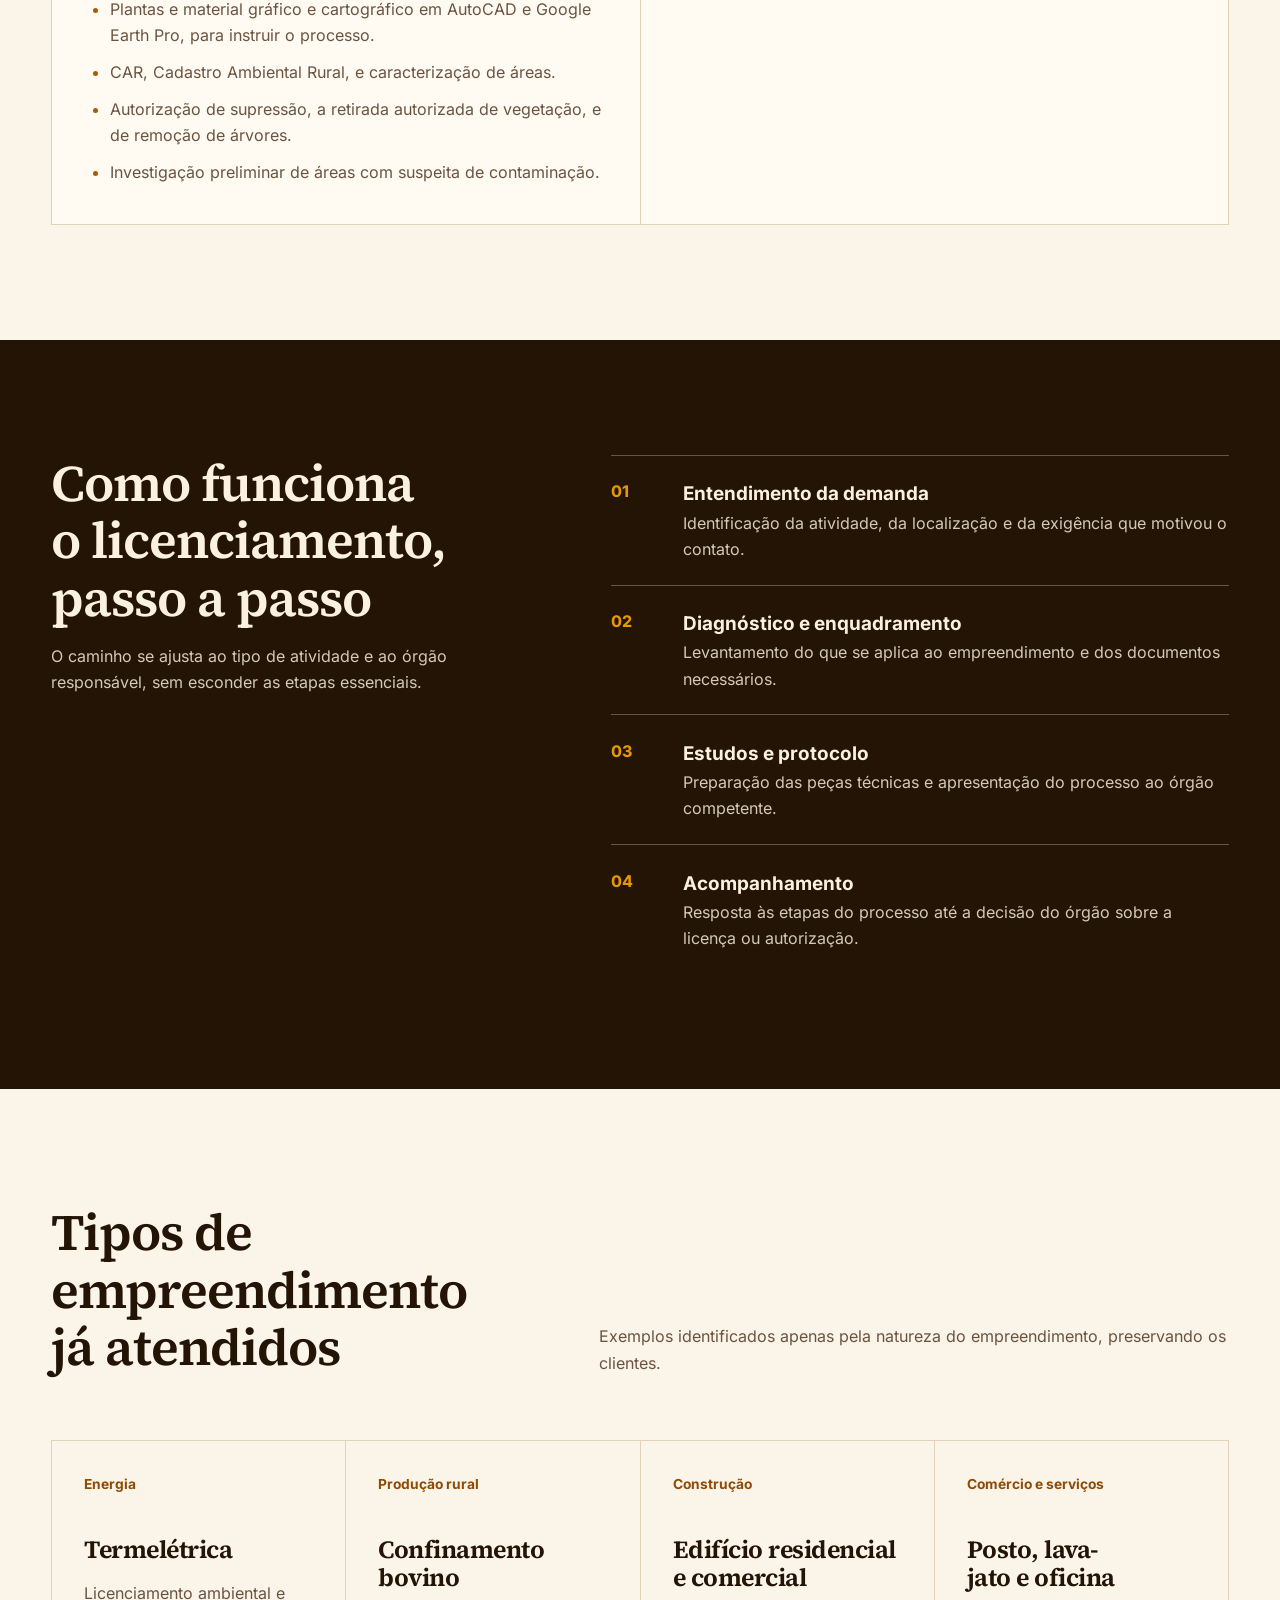
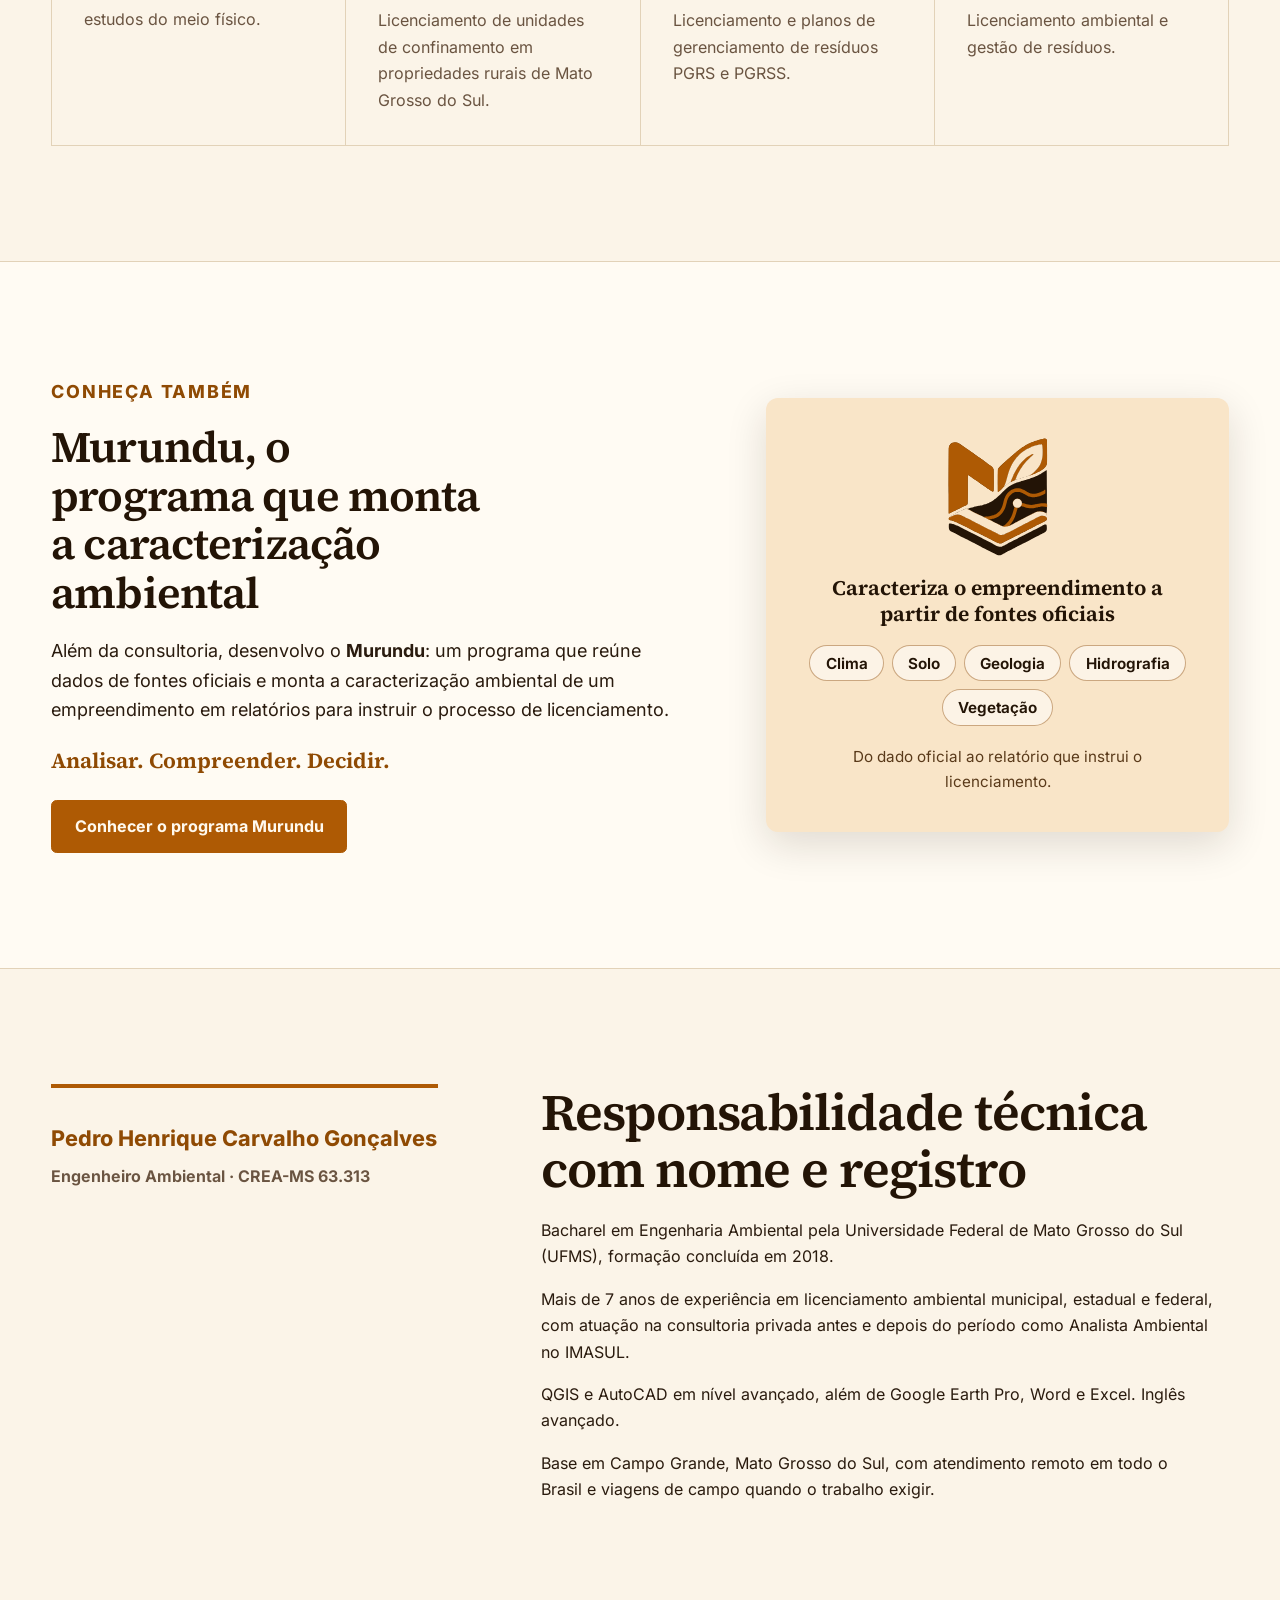
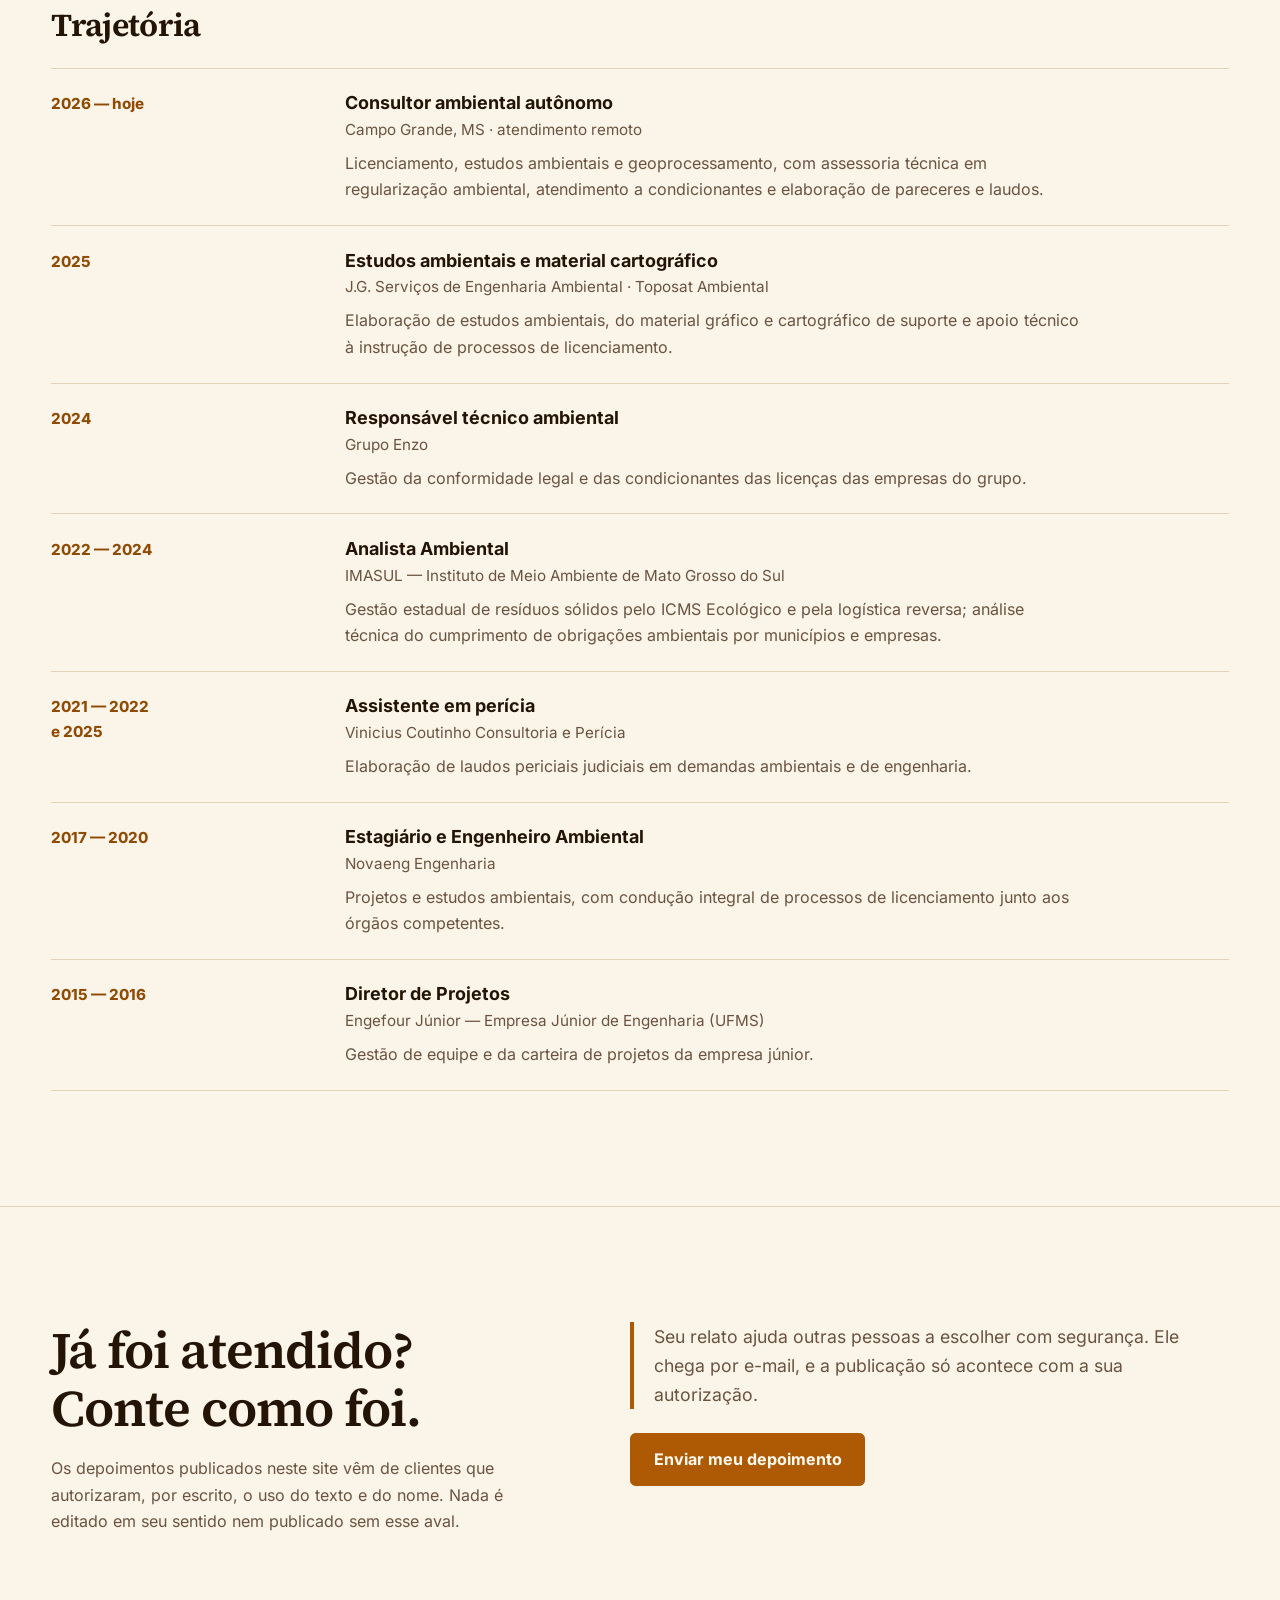
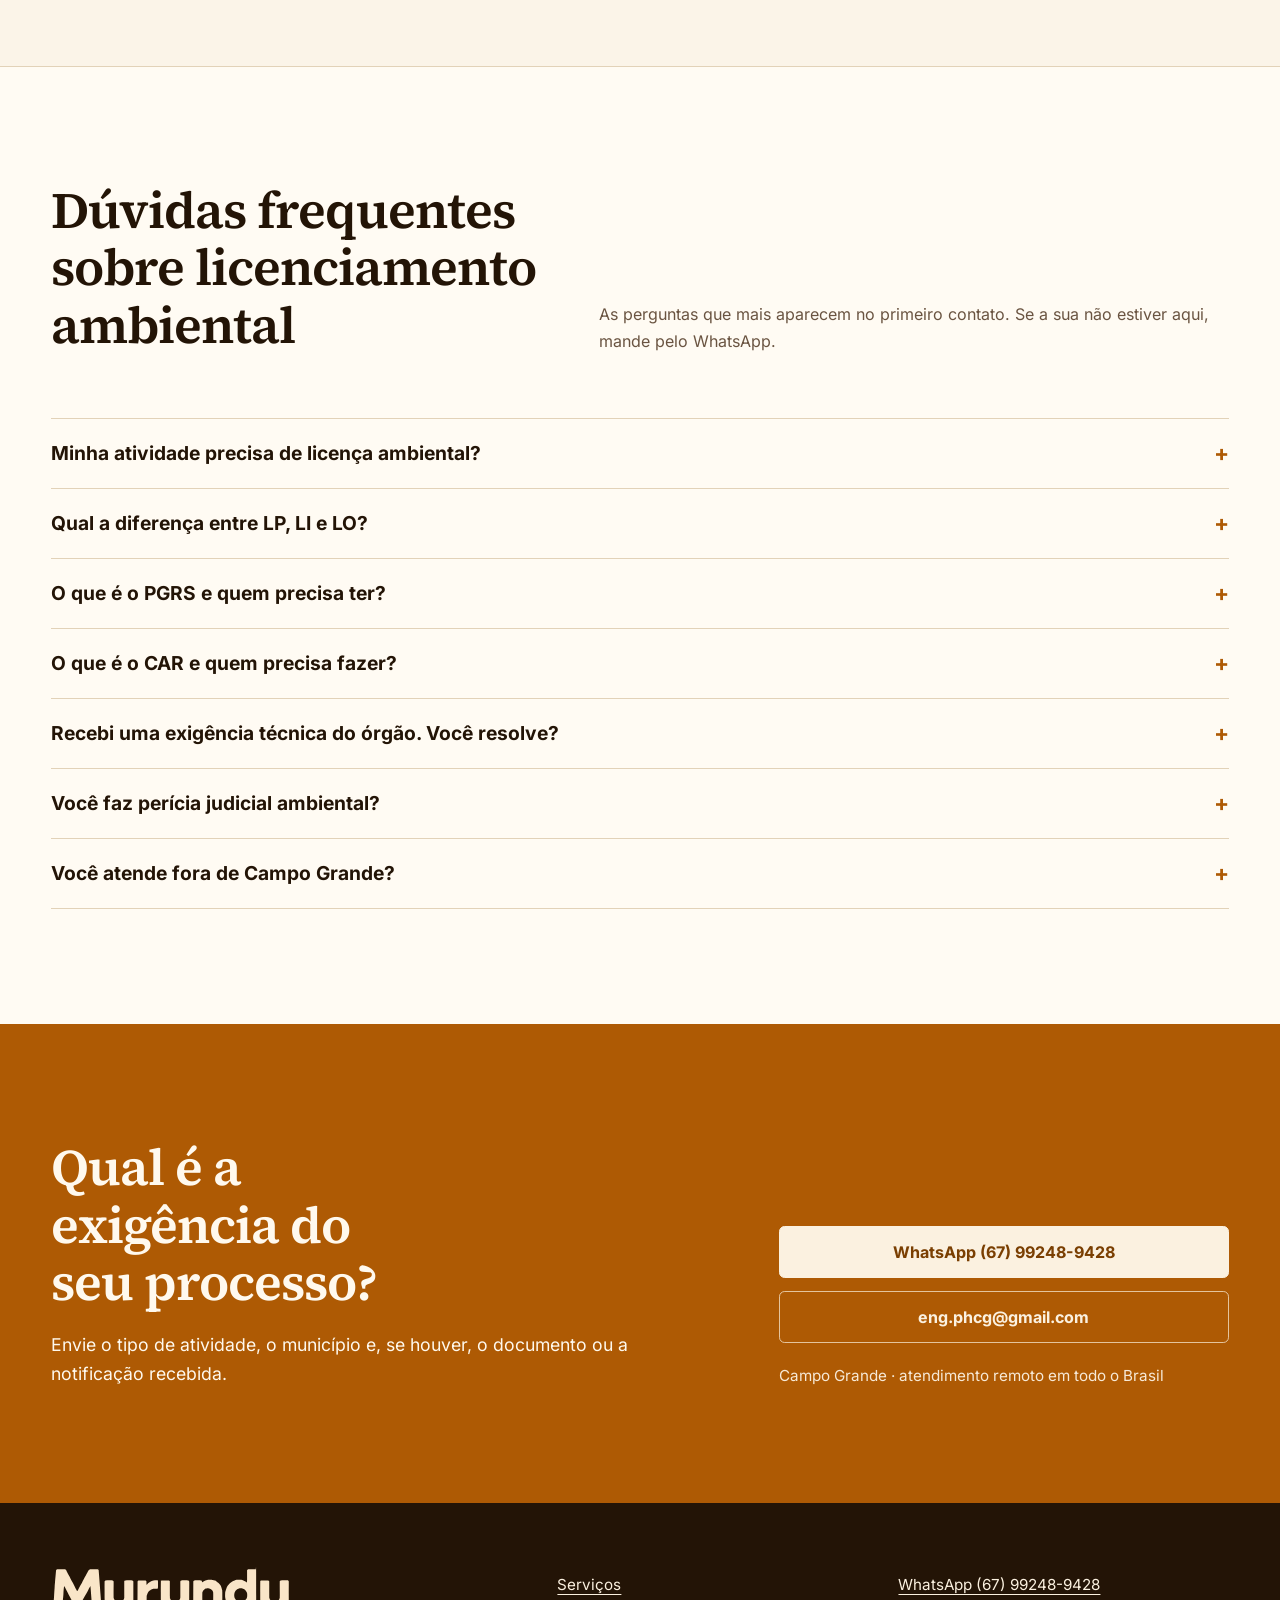
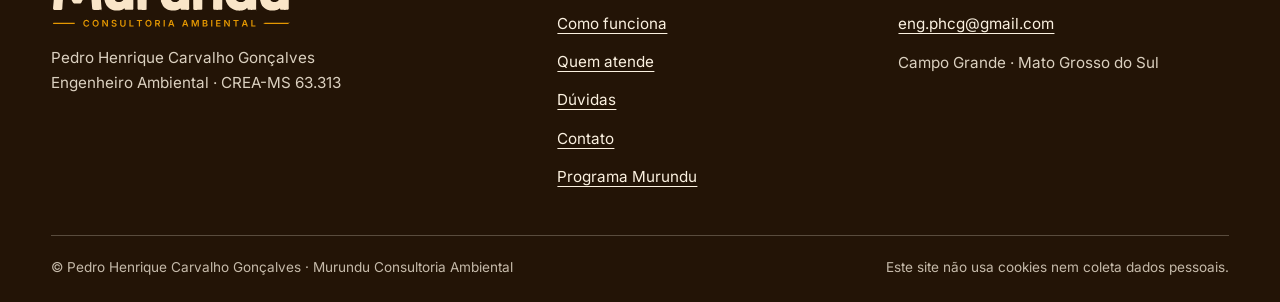
==== commit 360cc8b6: "Divulga o programa Murundu: seção 'Conheça também' e link no rodapé Texto só com o que já estava apr" ====
--- a/index.html
+++ b/index.html
@@ -414,12 +414,26 @@
       </div>
     </section>
 
-    <section class="software-note section" aria-labelledby="titulo-software">
+    <section class="software section" id="programa" aria-labelledby="titulo-software">
       <div class="shell software-layout">
-        <h2 id="titulo-software">Engenharia ambiental também aplicada à tecnologia</h2>
-        <div>
-          <p>Também desenvolvo o <strong>Murundu</strong>, um programa que reúne dados de fontes oficiais e monta a caracterização ambiental de um empreendimento — clima, solo, geologia, hidrografia, vegetação — em relatórios para instruir o processo de licenciamento.</p>
-          <a class="text-link" href="https://murundu.app.br" target="_blank" rel="noopener">Conhecer o programa Murundu</a>
+        <div class="software-copy">
+          <p class="eyebrow">Conheça também</p>
+          <h2 id="titulo-software">Murundu, o programa que monta a caracterização ambiental</h2>
+          <p>Além da consultoria, desenvolvo o <strong>Murundu</strong>: um programa que reúne dados de fontes oficiais e monta a caracterização ambiental de um empreendimento em relatórios para instruir o processo de licenciamento.</p>
+          <p class="software-tagline">Analisar. Compreender. Decidir.</p>
+          <a class="button" href="https://murundu.app.br" target="_blank" rel="noopener">Conhecer o programa Murundu<span class="visually-hidden"> (abre em nova aba)</span></a>
+        </div>
+        <div class="software-card">
+          <img src="assets/marca/murundu_marca.svg" alt="" width="350" height="409">
+          <p class="software-card-title">Caracteriza o empreendimento a partir de fontes oficiais</p>
+          <ul class="software-chips" aria-label="Temas da caracterização">
+            <li>Clima</li>
+            <li>Solo</li>
+            <li>Geologia</li>
+            <li>Hidrografia</li>
+            <li>Vegetação</li>
+          </ul>
+          <p class="software-card-foot">Do dado oficial ao relatório que instrui o licenciamento.</p>
         </div>
       </div>
     </section>
@@ -572,6 +586,7 @@
         <a href="#quem-e">Quem atende</a>
         <a href="#duvidas">Dúvidas</a>
         <a href="#contato">Contato</a>
+        <a href="https://murundu.app.br" target="_blank" rel="noopener">Programa Murundu<span class="visually-hidden"> (abre em nova aba)</span></a>
       </nav>
       <div class="footer-contact">
         <a href="https://wa.me/5567992489428">WhatsApp (67) 99248-9428</a>
--- a/assets/styles.css
+++ b/assets/styles.css
@@ -256,10 +256,23 @@
 .work-list span { display: block; margin-bottom: 2.5rem; color: var(--accent-text); font-size: 0.86rem; font-weight: 700; }
 .work-list p { margin-bottom: 0; color: var(--muted); }
 
-.software-note { border-block: 1px solid var(--line); background: var(--paper); }
-.software-layout { display: grid; grid-template-columns: minmax(0, 0.8fr) minmax(0, 1.2fr); gap: clamp(2rem, 7vw, 7rem); }
-.software-layout h2 { font-size: clamp(1.8rem, 3.4vw, 3.1rem); }
-.software-layout p { max-width: var(--reading-width); margin-top: 0; font-size: 1.12rem; }
+.eyebrow { margin: 0 0 1rem; color: var(--accent-text); font-size: 0.9rem; font-weight: 760; letter-spacing: 0.1em; text-transform: uppercase; }
+.visually-hidden { position: absolute; width: 1px; height: 1px; margin: -1px; padding: 0; overflow: hidden; clip-path: inset(50%); white-space: nowrap; border: 0; }
+
+.software { border-block: 1px solid var(--line); background: var(--paper); }
+.software-layout { display: grid; grid-template-columns: minmax(0, 1.15fr) minmax(0, 0.85fr); align-items: center; gap: clamp(2.5rem, 7vw, 7rem); }
+.software-copy h2 { max-width: 18ch; font-size: clamp(1.9rem, 3.4vw, 3rem); }
+.software-copy > p { max-width: var(--reading-width); margin-top: 0; font-size: 1.12rem; }
+.software-tagline { color: var(--accent-text); font-family: var(--font-display); font-size: 1.35rem !important; font-weight: 650; }
+/* O cartão é sempre creme, como o painel do topo: o símbolo tem camadas em
+   tinta escura que sumiriam sobre fundo escuro. */
+.software-card { display: grid; justify-items: center; gap: 1.1rem; padding: clamp(1.5rem, 3vw, 2.5rem); border-radius: 0.75rem; background: #f9e5c8; color: #231406; text-align: center; box-shadow: var(--shadow); }
+.software-card img { width: 6.5rem; height: auto; }
+.software-card p { margin: 0; }
+.software-card-title { font-family: var(--font-display); font-size: 1.3rem; font-weight: 650; line-height: 1.25; }
+.software-chips { display: flex; flex-wrap: wrap; justify-content: center; gap: 0.5rem; margin: 0; padding: 0; list-style: none; }
+.software-chips li { padding: 0.3rem 0.95rem; border: 1px solid rgb(143 74 3 / 45%); border-radius: 2rem; background: rgb(255 255 255 / 55%); font-size: 0.95rem; font-weight: 650; }
+.software-card-foot { color: #5a3a1a; font-size: 0.95rem; }
 
 .profile-layout { display: grid; grid-template-columns: minmax(15rem, 0.72fr) minmax(0, 1.28fr); align-items: start; gap: clamp(2.5rem, 8vw, 8rem); }
 .profile-intro { padding-top: 0.75rem; border-top: 0.3rem solid var(--accent-line); }
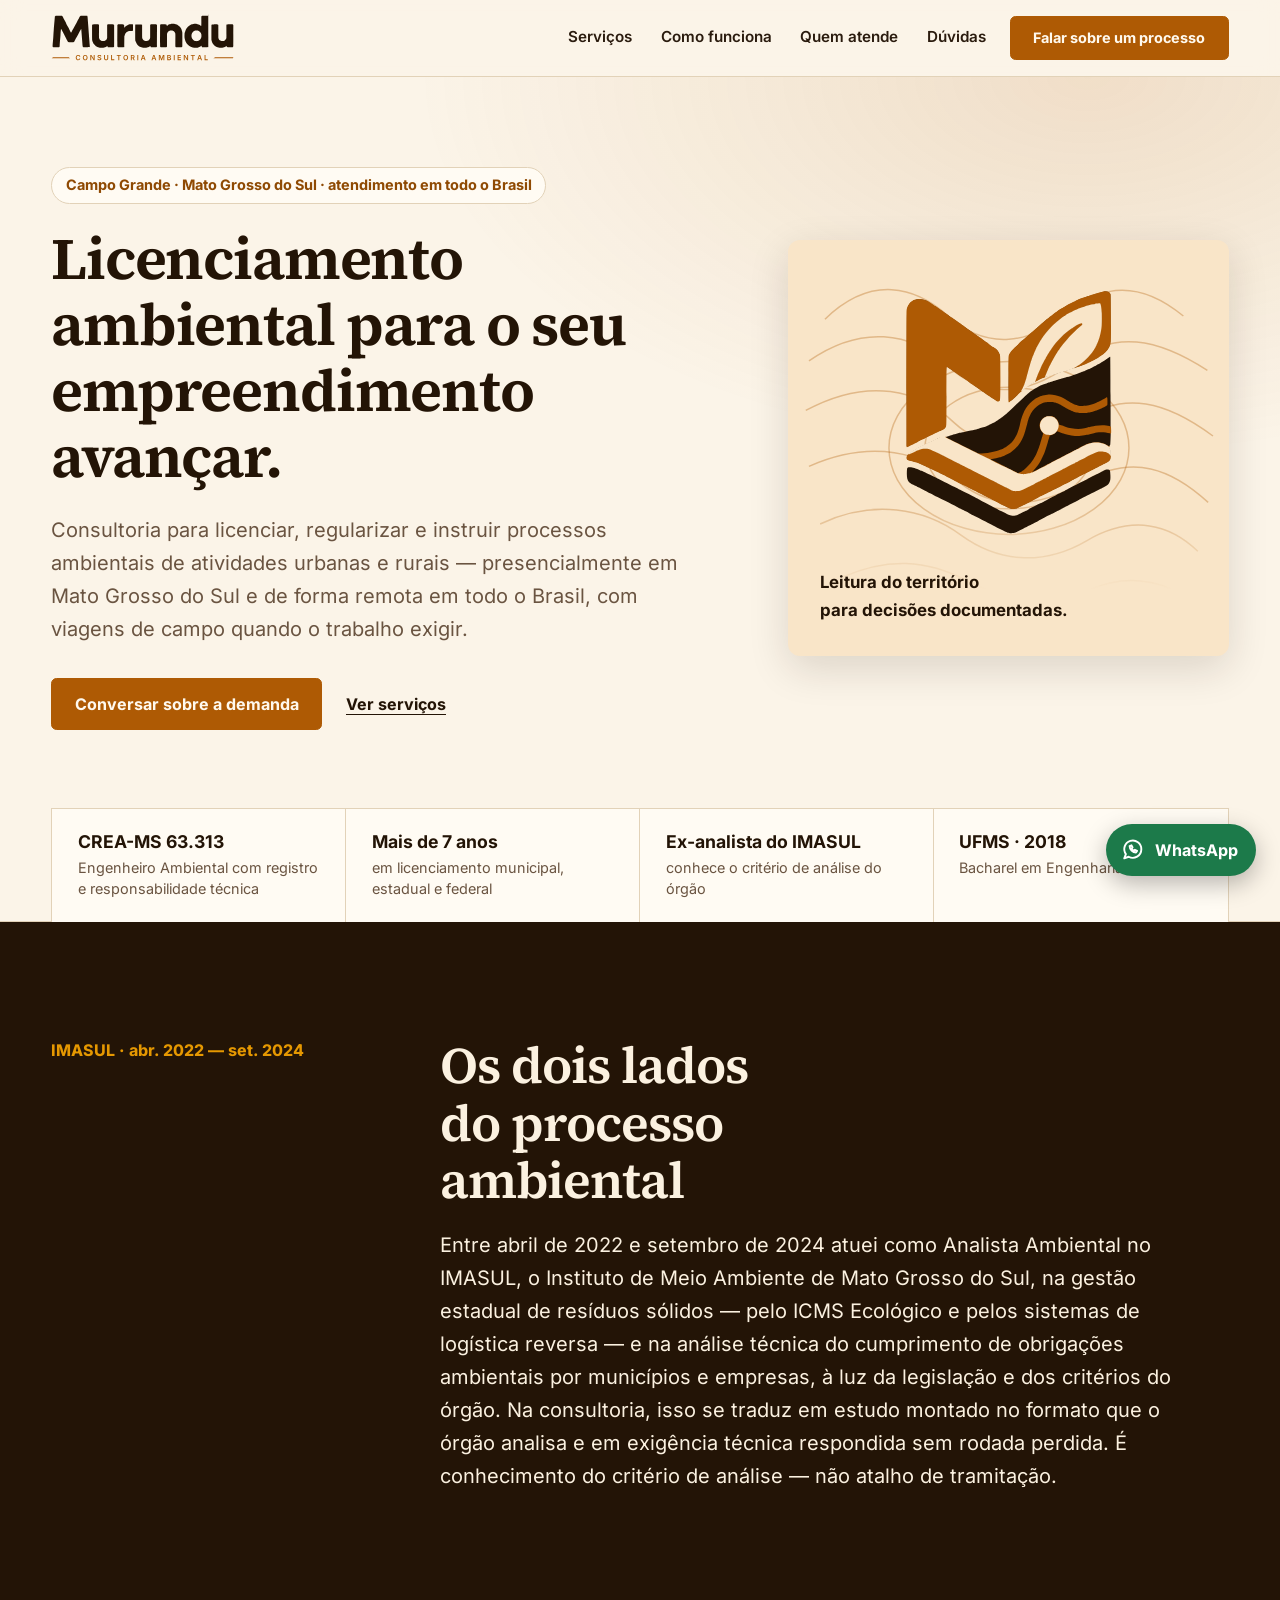
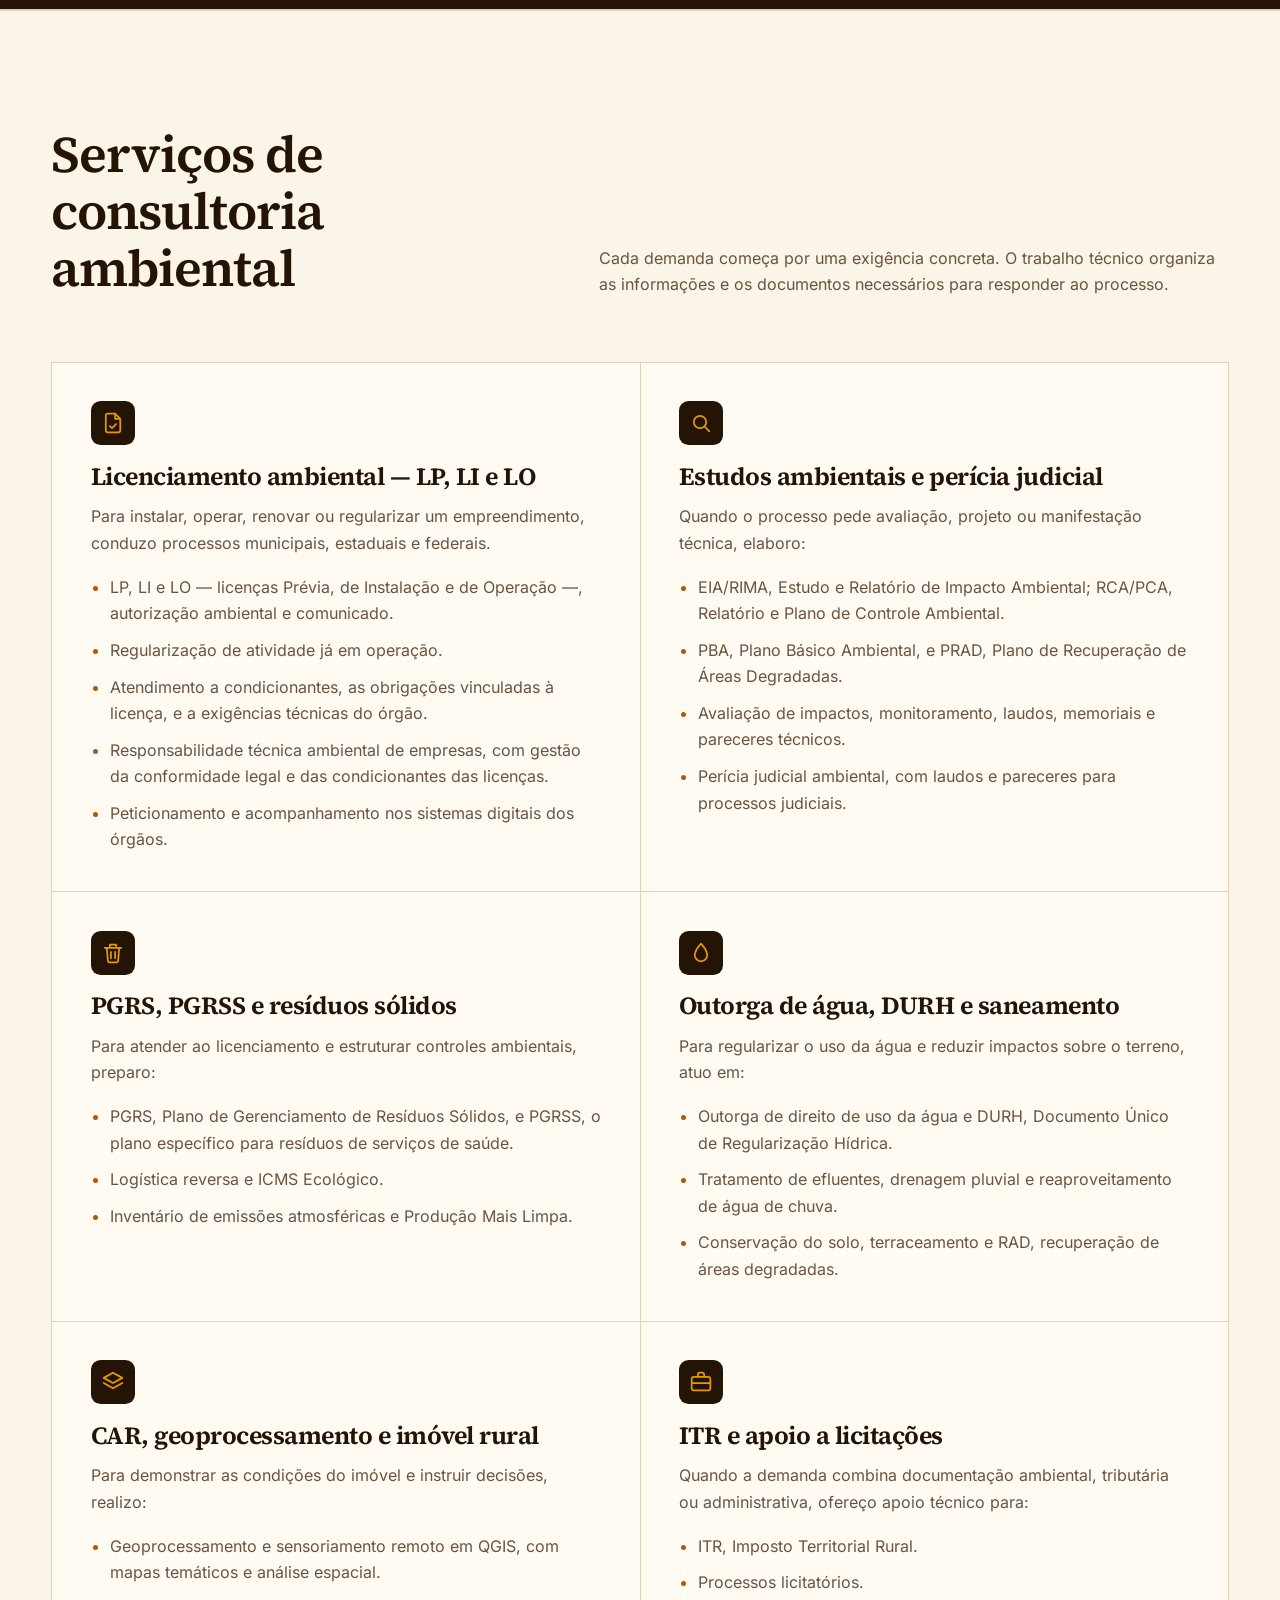
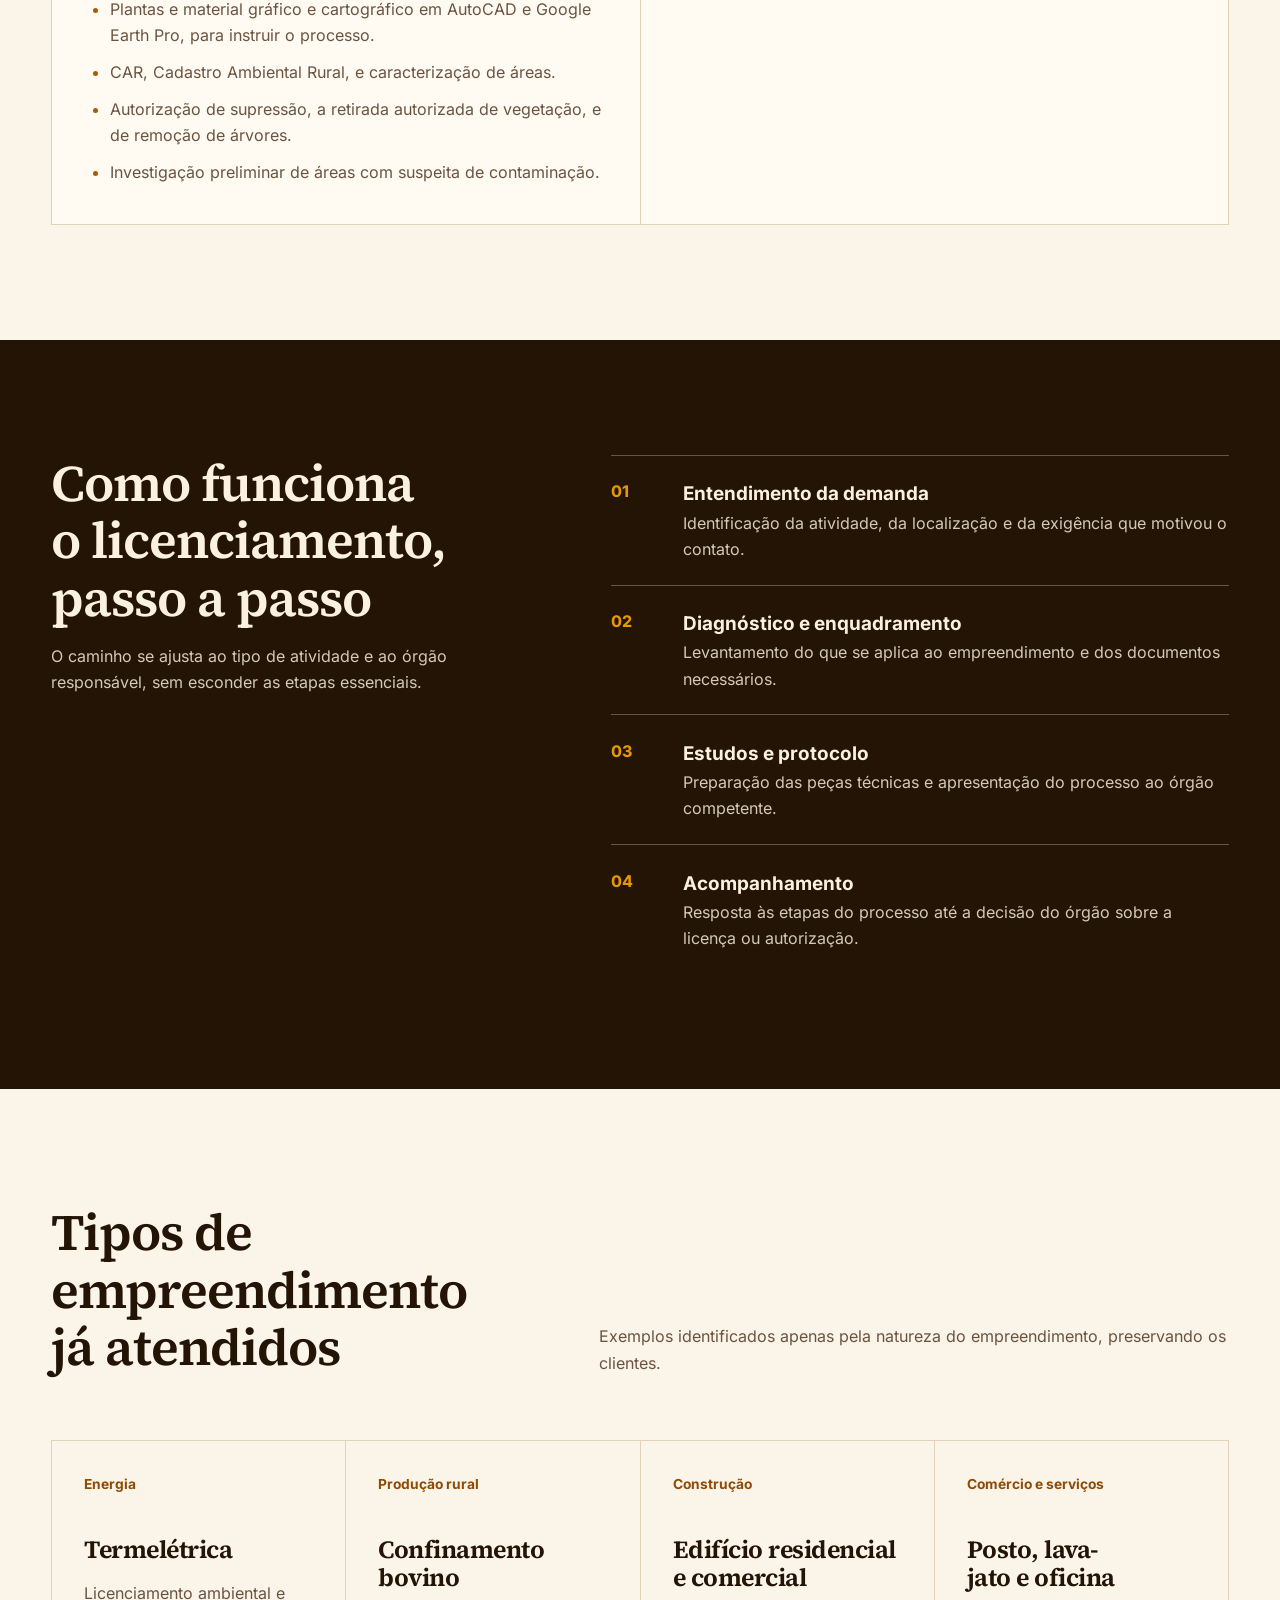
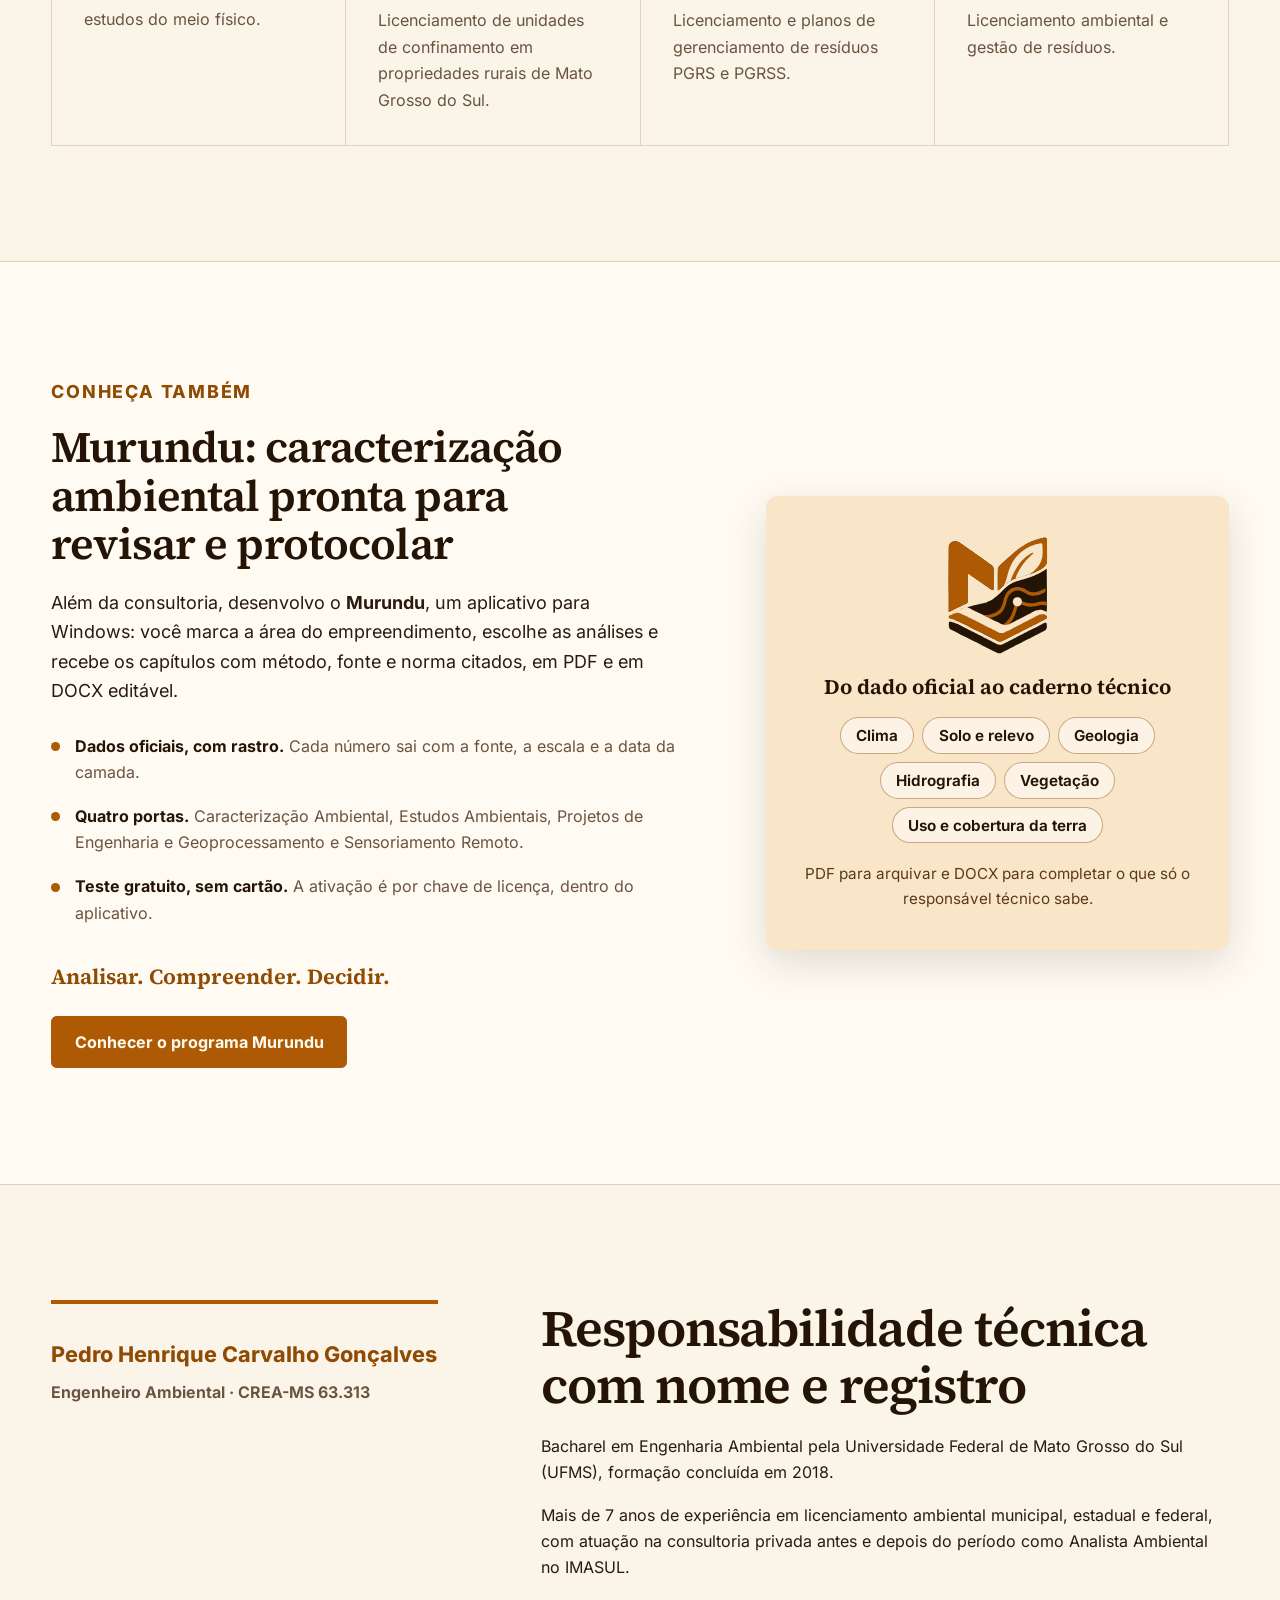
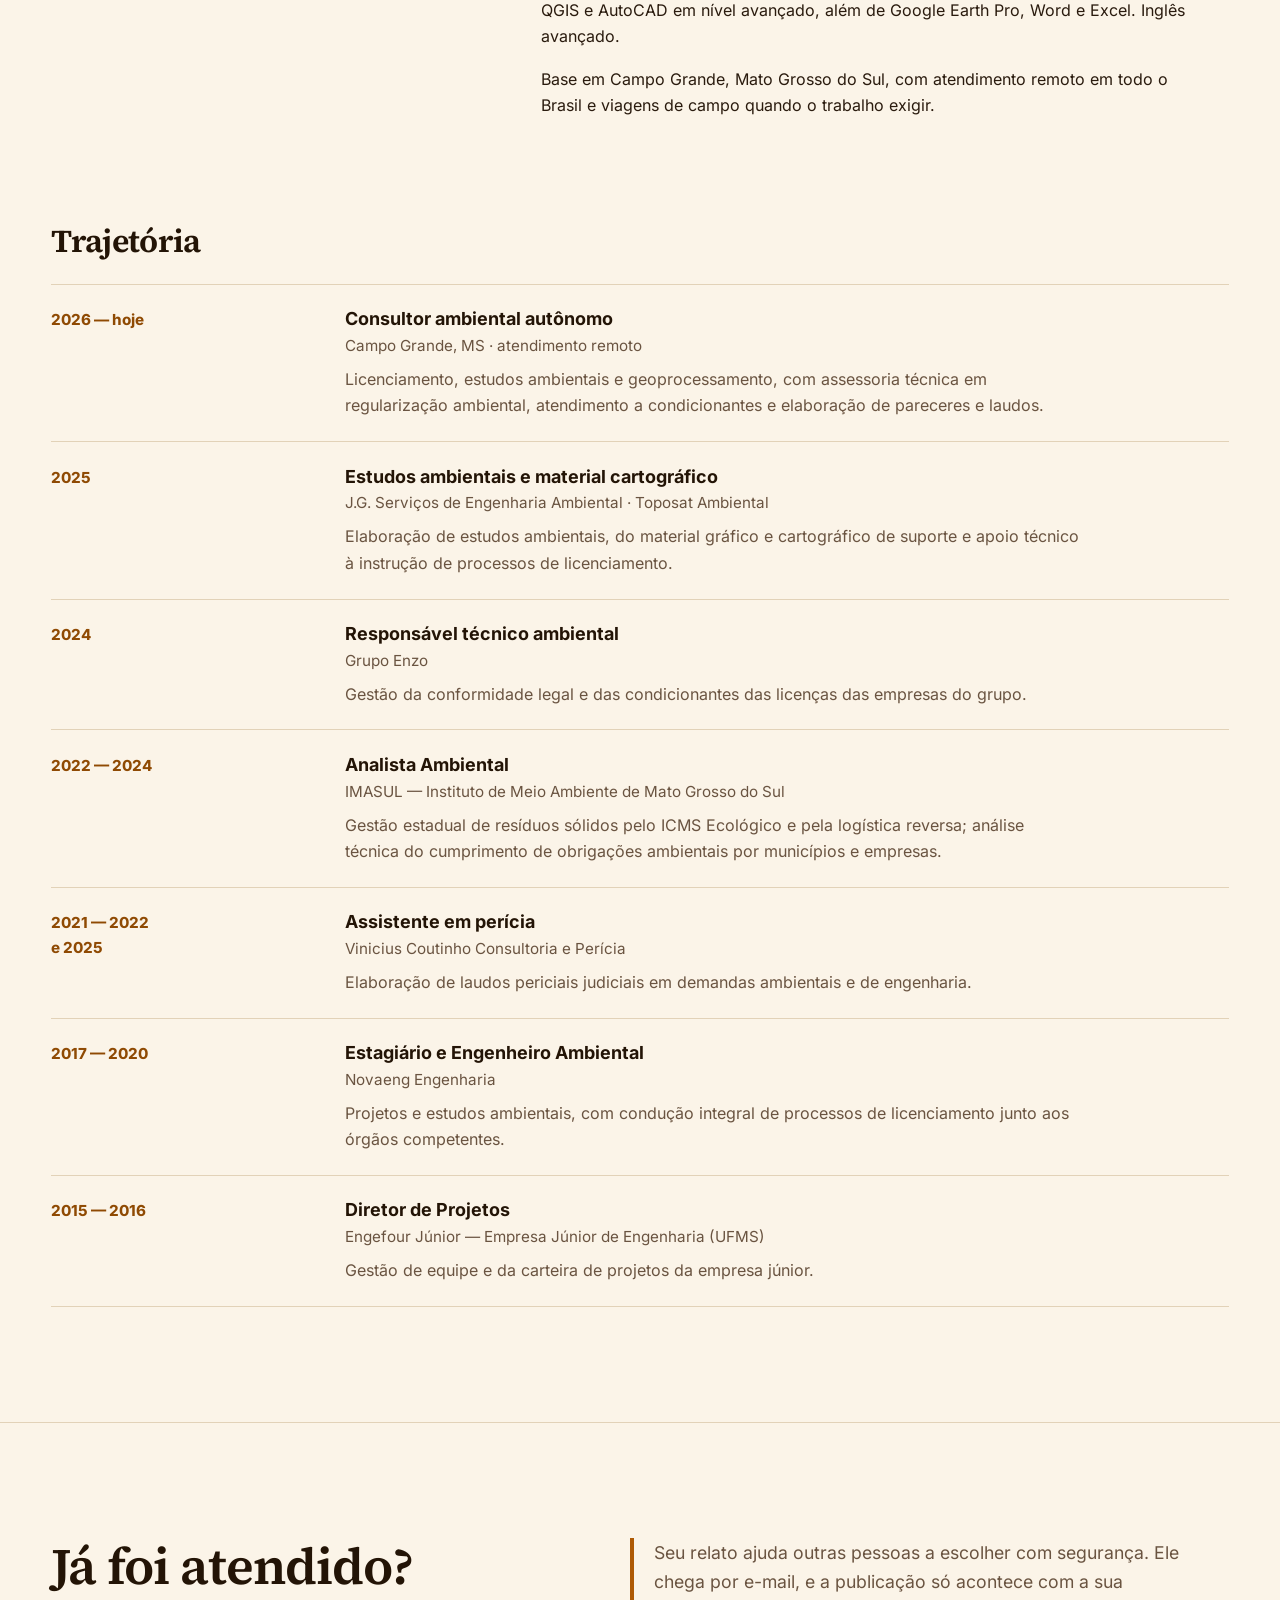
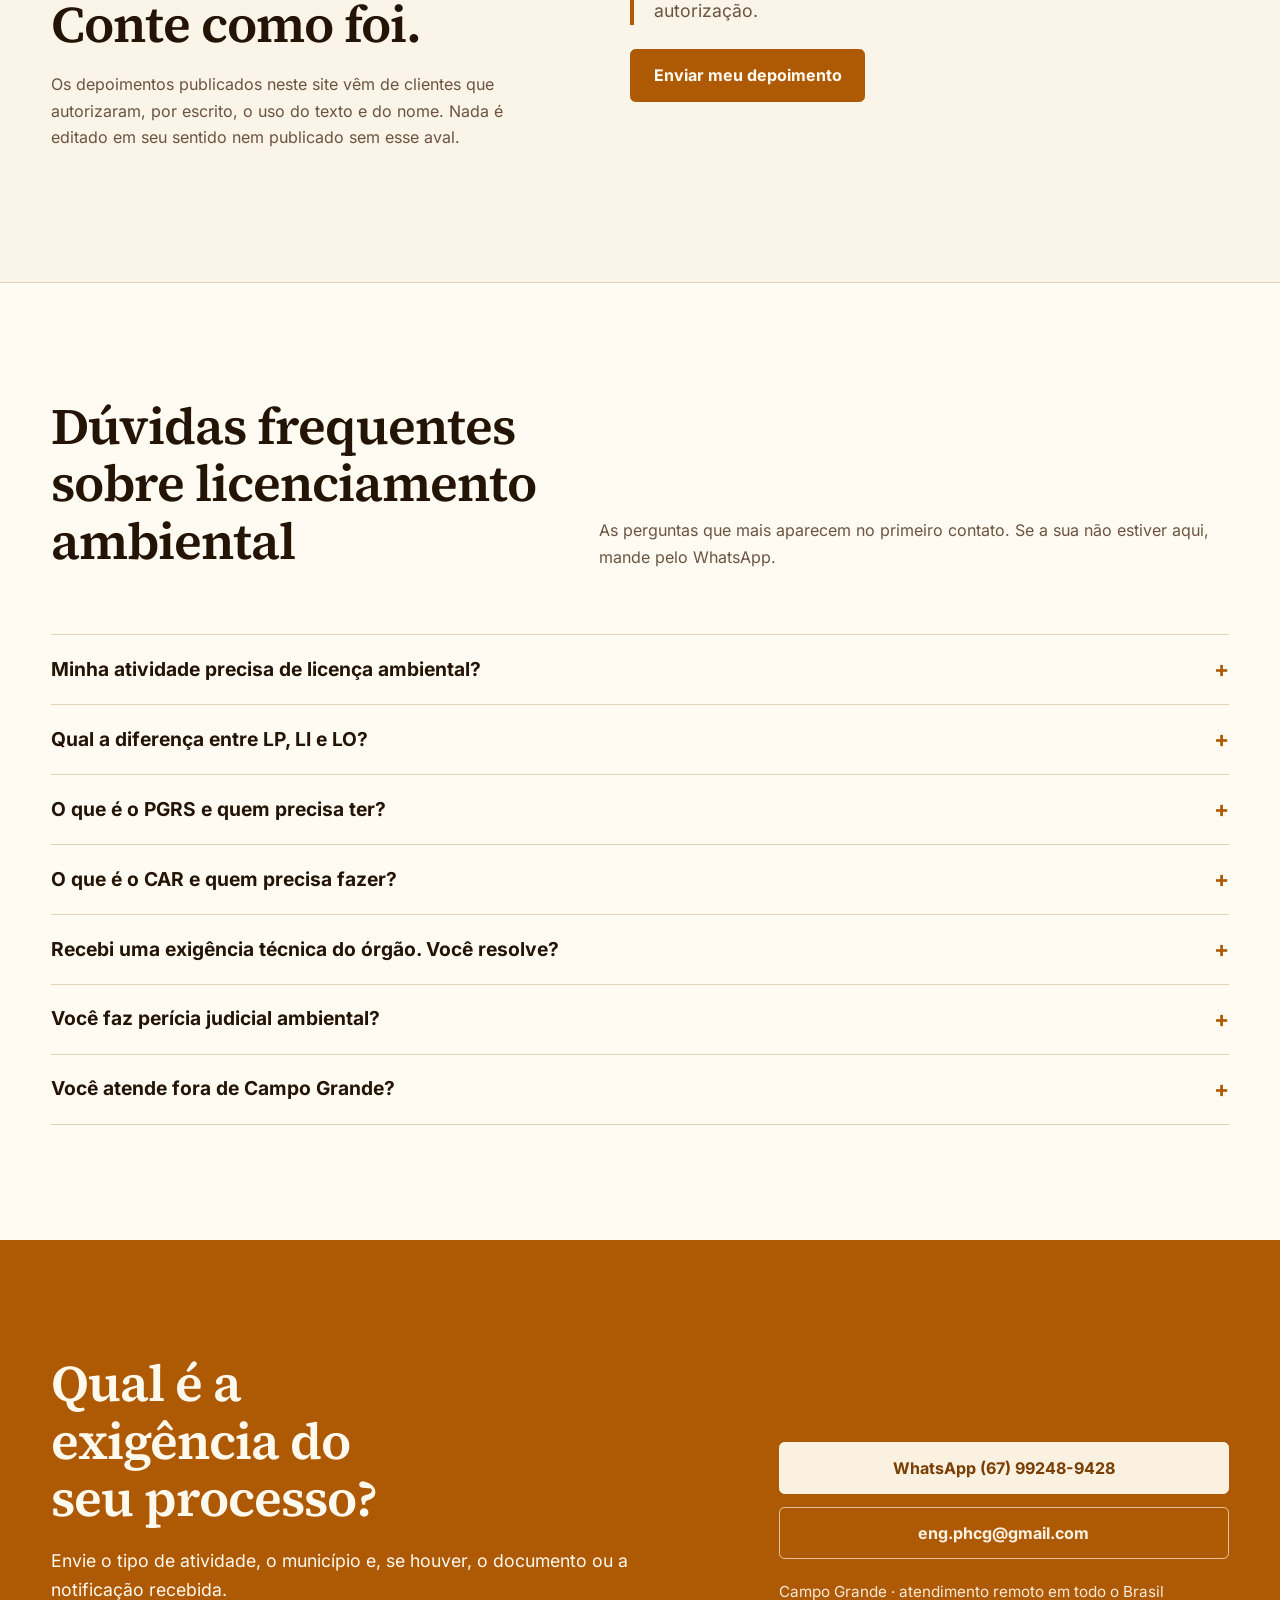
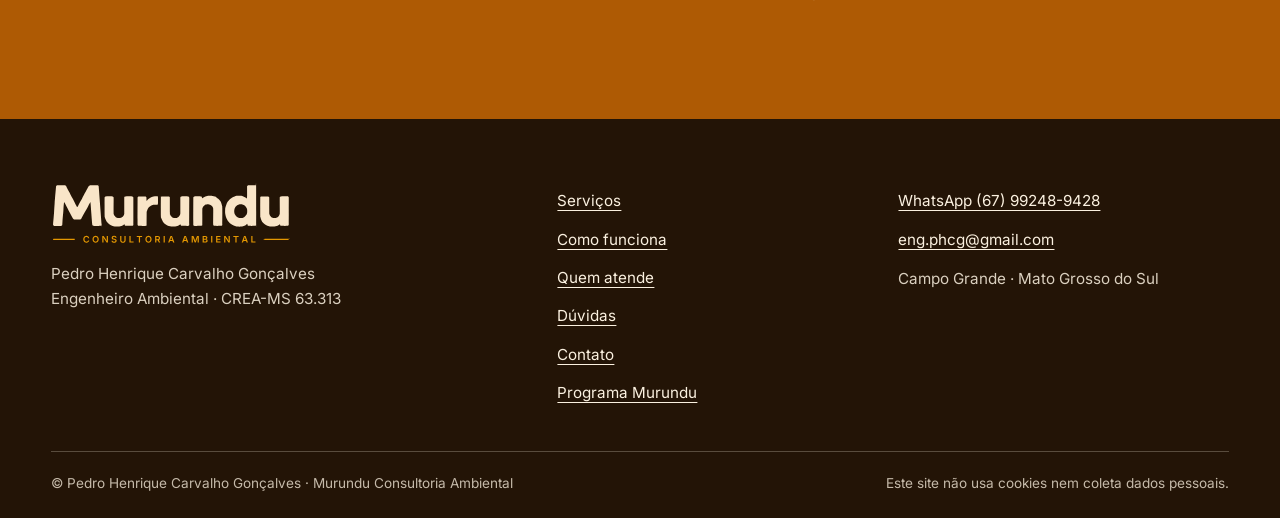
==== commit f868c142: "Seção do programa Murundu reescrita com os fatos do próprio programa Fonte: server/templates/landing" ====
--- a/index.html
+++ b/index.html
@@ -174,6 +174,21 @@
         "pt-BR",
         "en"
       ]
+    }
+  }
+  </script>
+  <script type="application/ld+json">
+  {
+    "@context": "https://schema.org",
+    "@type": "SoftwareApplication",
+    "name": "Murundu",
+    "url": "https://murundu.app.br",
+    "operatingSystem": "Windows",
+    "applicationCategory": "BusinessApplication",
+    "description": "Aplicativo para Windows que transforma a área de um empreendimento em caracterização ambiental, com método, fonte e norma citados, em PDF e DOCX editável.",
+    "inLanguage": "pt-BR",
+    "author": {
+      "@id": "https://murundu.eng.br/#pedro"
     }
   }
   </script>
@@ -418,22 +433,28 @@
       <div class="shell software-layout">
         <div class="software-copy">
           <p class="eyebrow">Conheça também</p>
-          <h2 id="titulo-software">Murundu, o programa que monta a caracterização ambiental</h2>
-          <p>Além da consultoria, desenvolvo o <strong>Murundu</strong>: um programa que reúne dados de fontes oficiais e monta a caracterização ambiental de um empreendimento em relatórios para instruir o processo de licenciamento.</p>
+          <h2 id="titulo-software">Murundu: caracterização ambiental pronta para revisar e protocolar</h2>
+          <p>Além da consultoria, desenvolvo o <strong>Murundu</strong>, um aplicativo para Windows: você marca a área do empreendimento, escolhe as análises e recebe os capítulos com método, fonte e norma citados, em PDF e em DOCX editável.</p>
+          <ul class="software-points">
+            <li><strong>Dados oficiais, com rastro.</strong> Cada número sai com a fonte, a escala e a data da camada.</li>
+            <li><strong>Quatro portas.</strong> Caracterização Ambiental, Estudos Ambientais, Projetos de Engenharia e Geoprocessamento e Sensoriamento Remoto.</li>
+            <li><strong>Teste gratuito, sem cartão.</strong> A ativação é por chave de licença, dentro do aplicativo.</li>
+          </ul>
           <p class="software-tagline">Analisar. Compreender. Decidir.</p>
           <a class="button" href="https://murundu.app.br" target="_blank" rel="noopener">Conhecer o programa Murundu<span class="visually-hidden"> (abre em nova aba)</span></a>
         </div>
         <div class="software-card">
           <img src="assets/marca/murundu_marca.svg" alt="" width="350" height="409">
-          <p class="software-card-title">Caracteriza o empreendimento a partir de fontes oficiais</p>
+          <p class="software-card-title">Do dado oficial ao caderno técnico</p>
           <ul class="software-chips" aria-label="Temas da caracterização">
             <li>Clima</li>
-            <li>Solo</li>
+            <li>Solo e relevo</li>
             <li>Geologia</li>
             <li>Hidrografia</li>
             <li>Vegetação</li>
+            <li>Uso e cobertura da terra</li>
           </ul>
-          <p class="software-card-foot">Do dado oficial ao relatório que instrui o licenciamento.</p>
+          <p class="software-card-foot">PDF para arquivar e DOCX para completar o que só o responsável técnico sabe.</p>
         </div>
       </div>
     </section>
--- a/assets/styles.css
+++ b/assets/styles.css
@@ -261,8 +261,12 @@
 
 .software { border-block: 1px solid var(--line); background: var(--paper); }
 .software-layout { display: grid; grid-template-columns: minmax(0, 1.15fr) minmax(0, 0.85fr); align-items: center; gap: clamp(2.5rem, 7vw, 7rem); }
-.software-copy h2 { max-width: 18ch; font-size: clamp(1.9rem, 3.4vw, 3rem); }
+.software-copy h2 { max-width: 24ch; font-size: clamp(1.9rem, 3.4vw, 3rem); }
 .software-copy > p { max-width: var(--reading-width); margin-top: 0; font-size: 1.12rem; }
+.software-points { max-width: var(--reading-width); margin: 0 0 1.5rem; padding: 0; list-style: none; }
+.software-points li { position: relative; margin: 0; padding: 0.55rem 0 0.55rem 1.5rem; color: var(--muted); }
+.software-points li::before { position: absolute; left: 0; top: 1.15rem; width: 0.55rem; height: 0.55rem; border-radius: 50%; background: var(--accent-line); content: ""; }
+.software-points strong { color: var(--heading); }
 .software-tagline { color: var(--accent-text); font-family: var(--font-display); font-size: 1.35rem !important; font-weight: 650; }
 /* O cartão é sempre creme, como o painel do topo: o símbolo tem camadas em
    tinta escura que sumiriam sobre fundo escuro. */
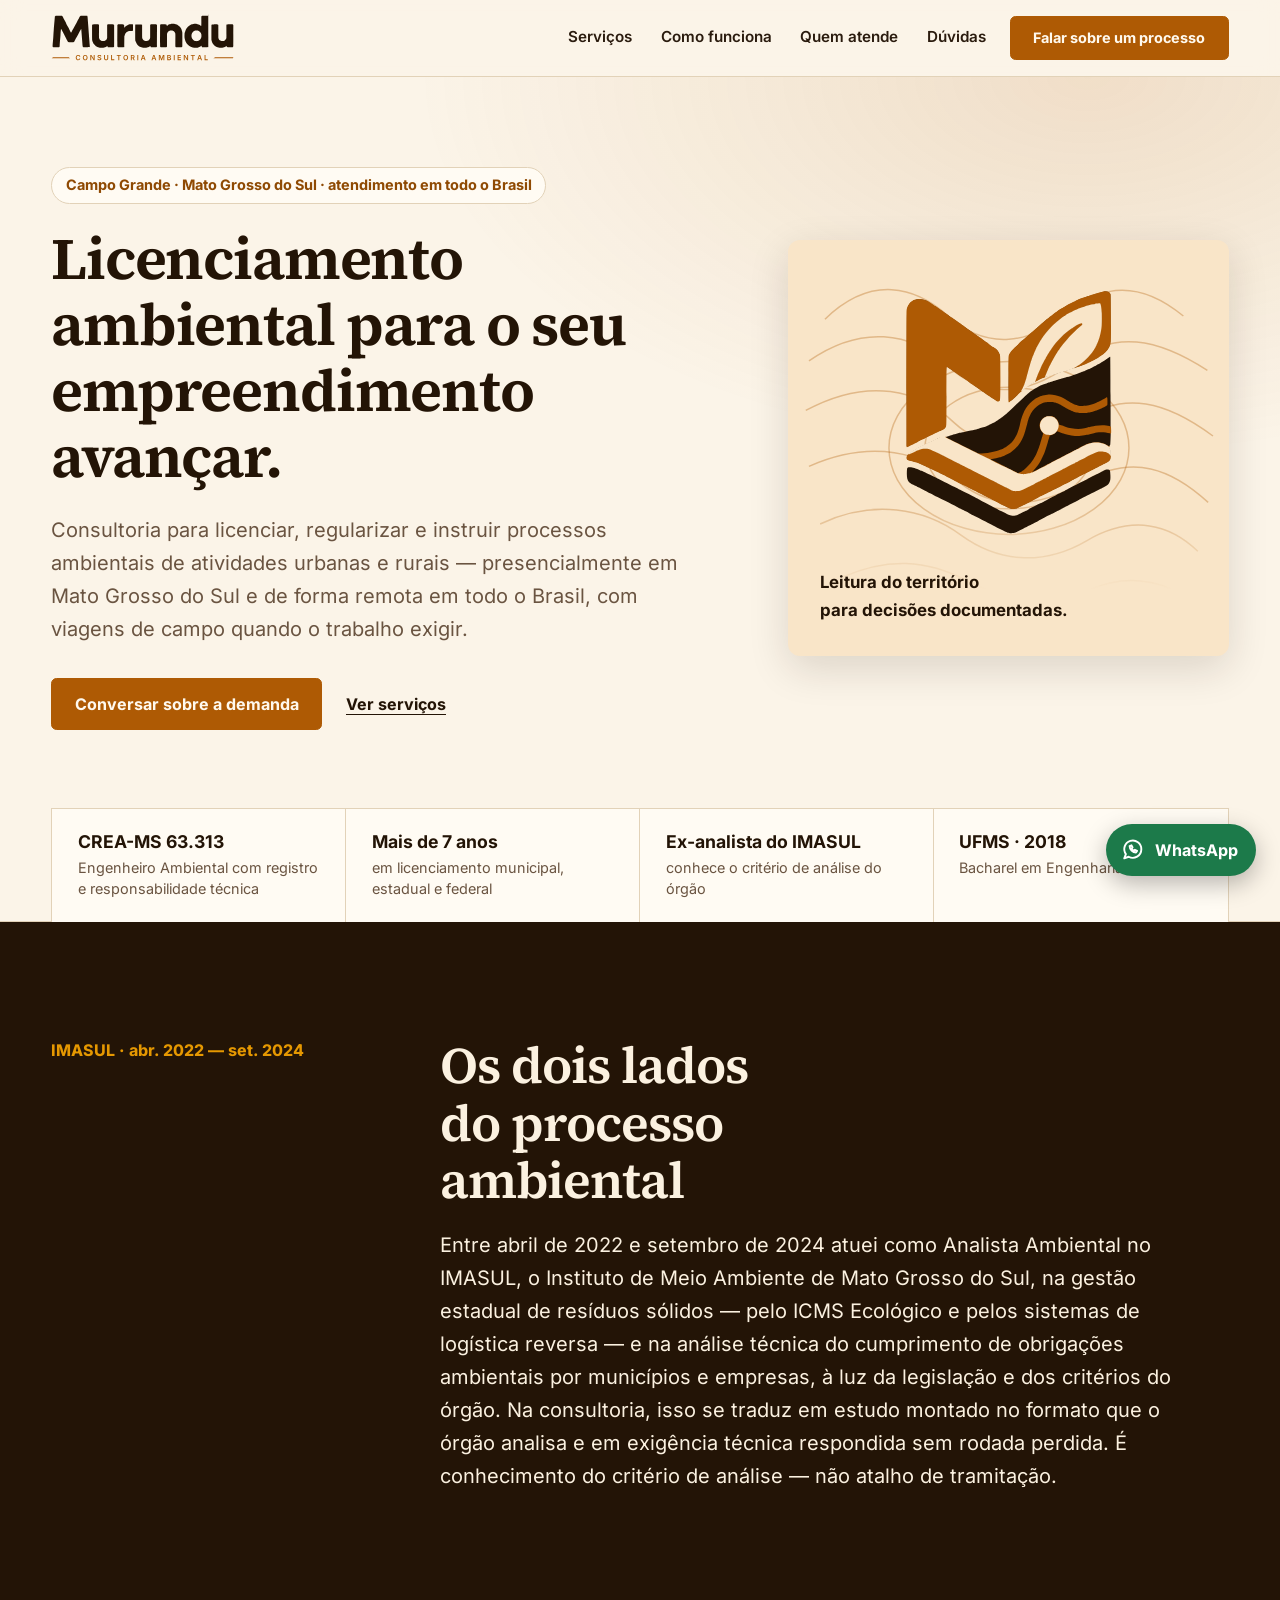
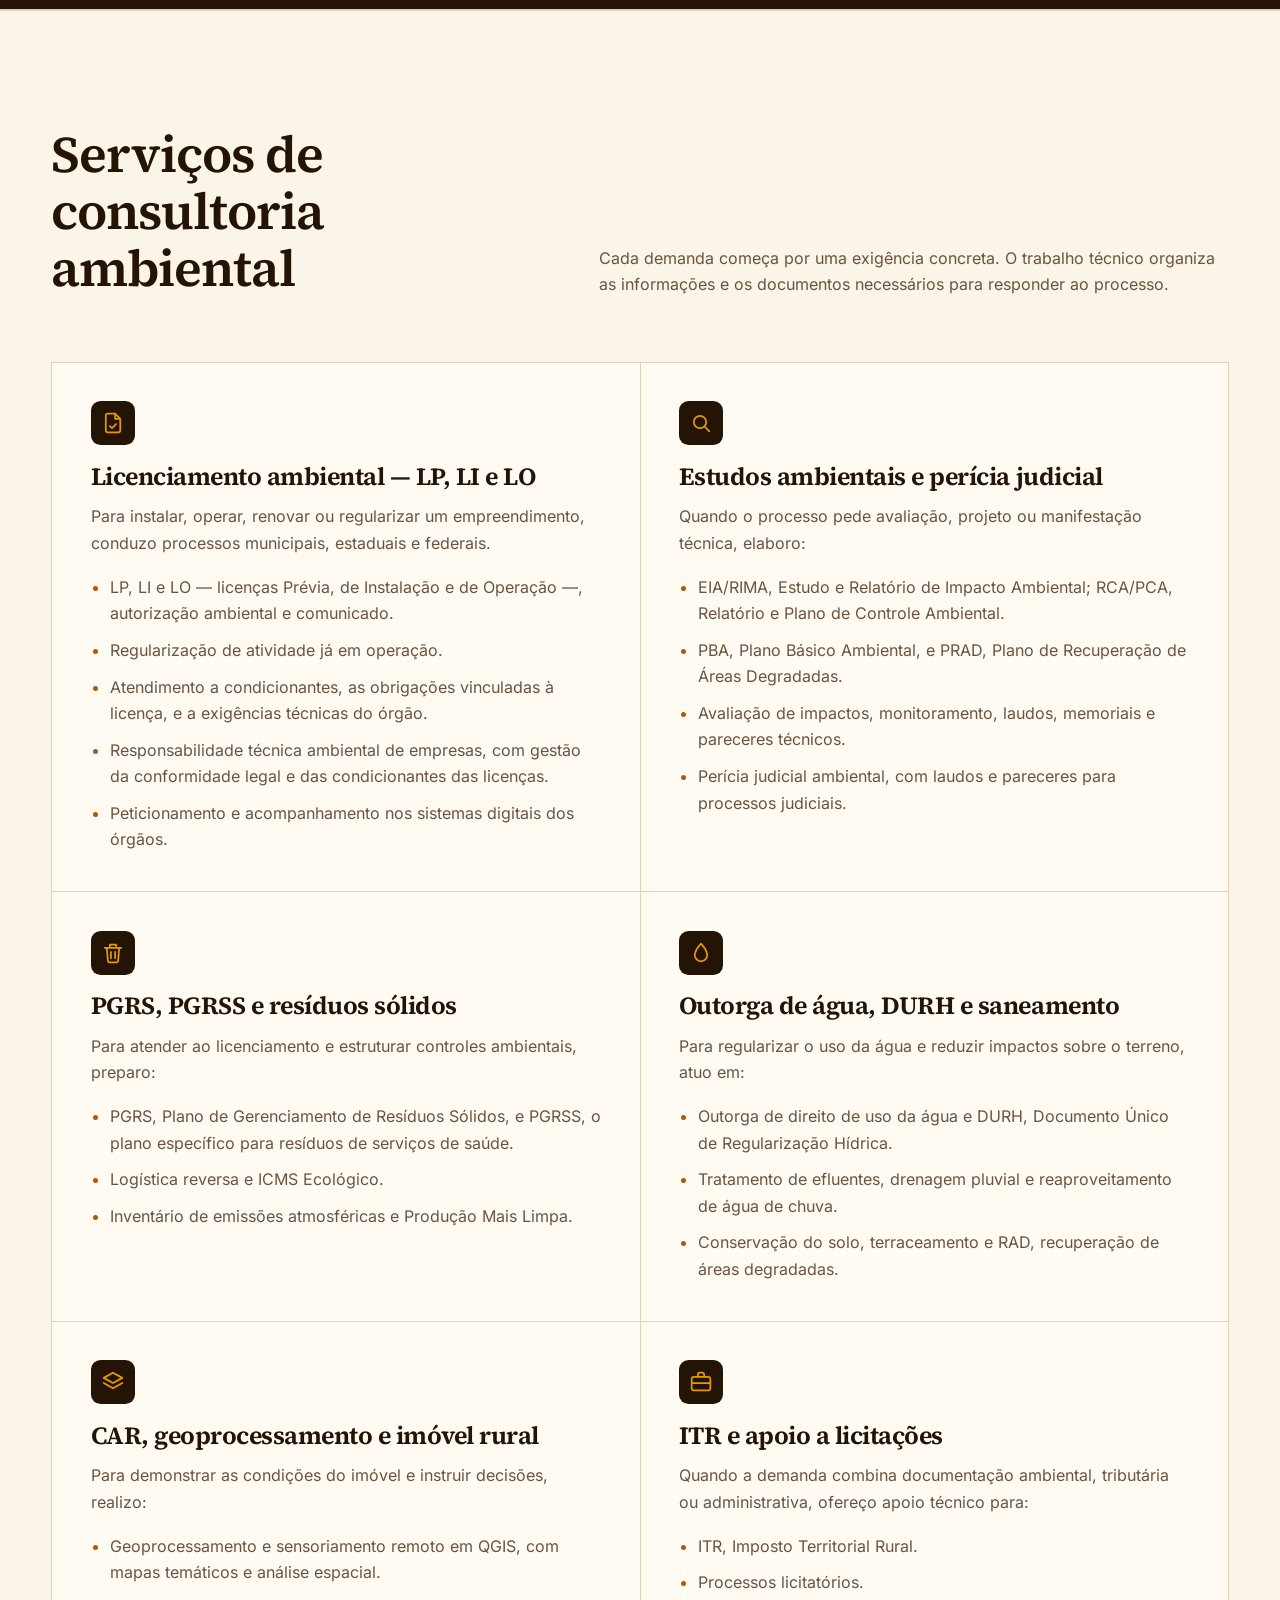
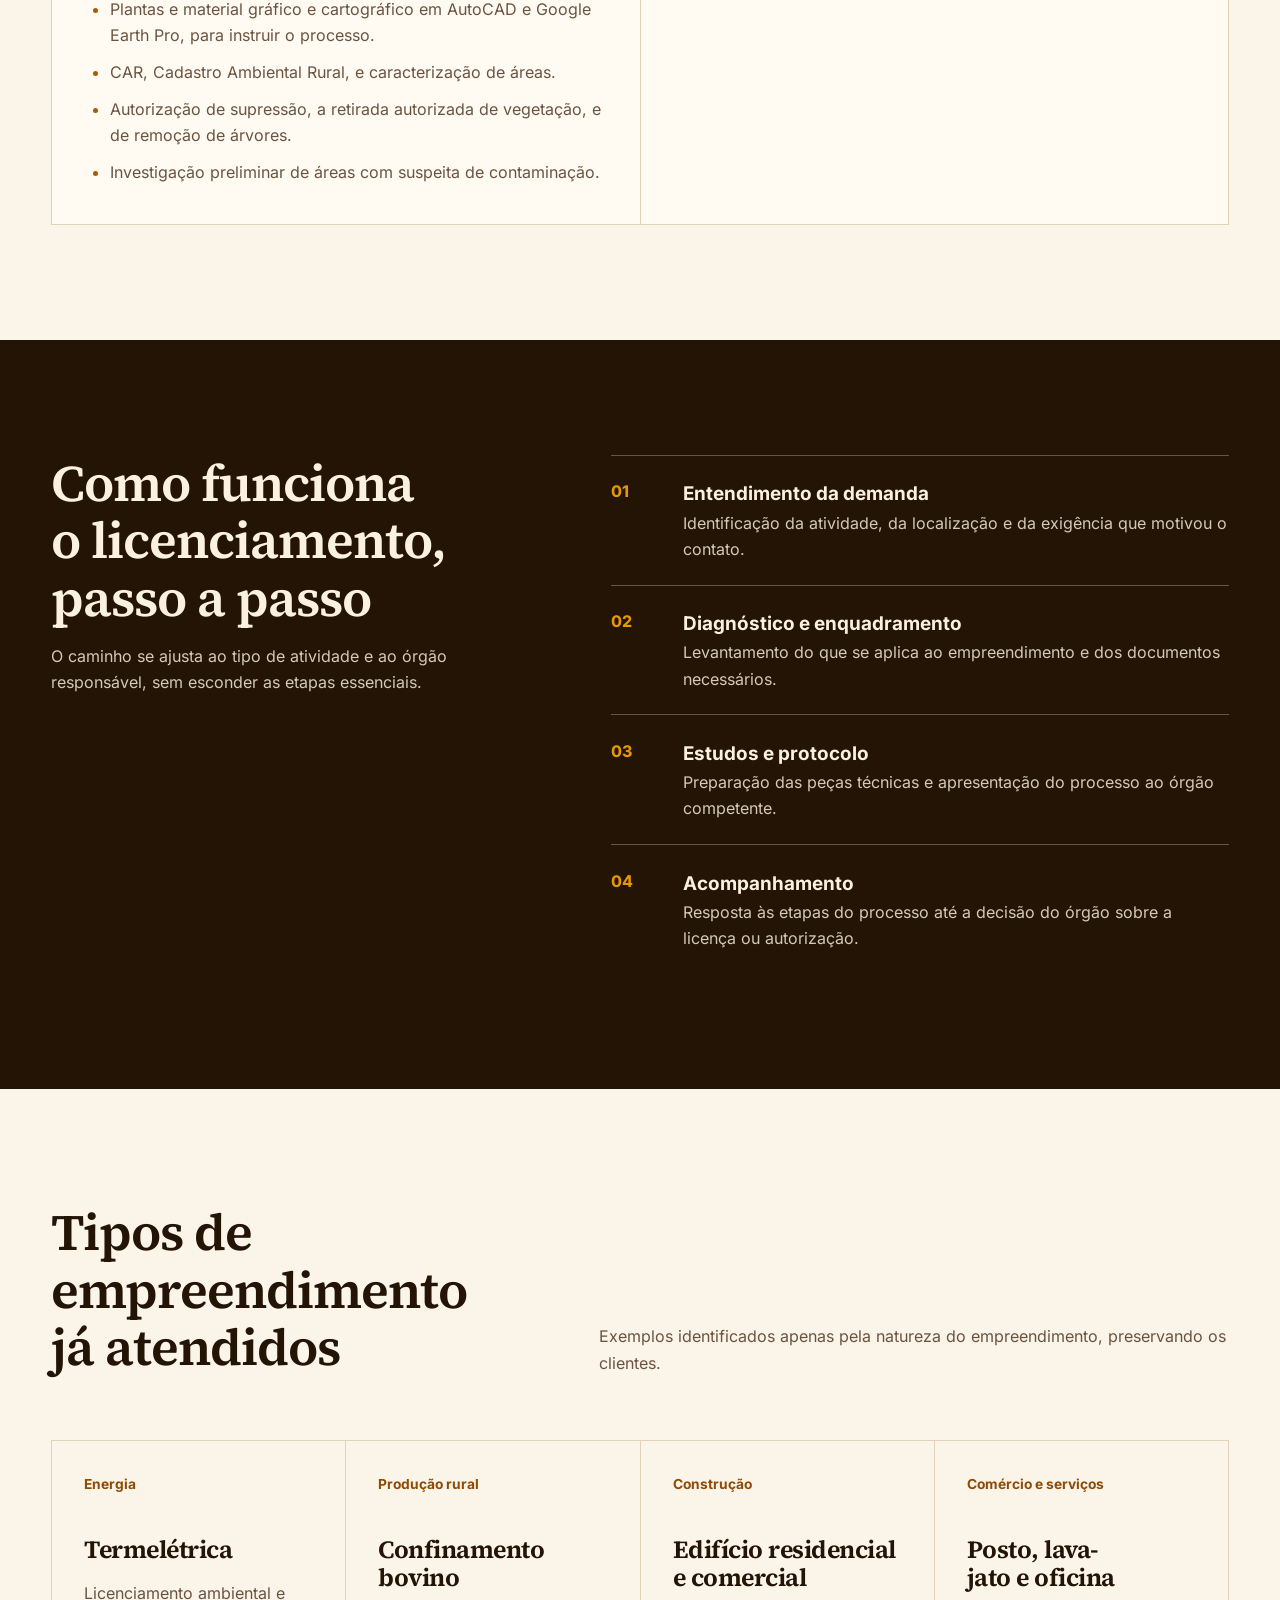
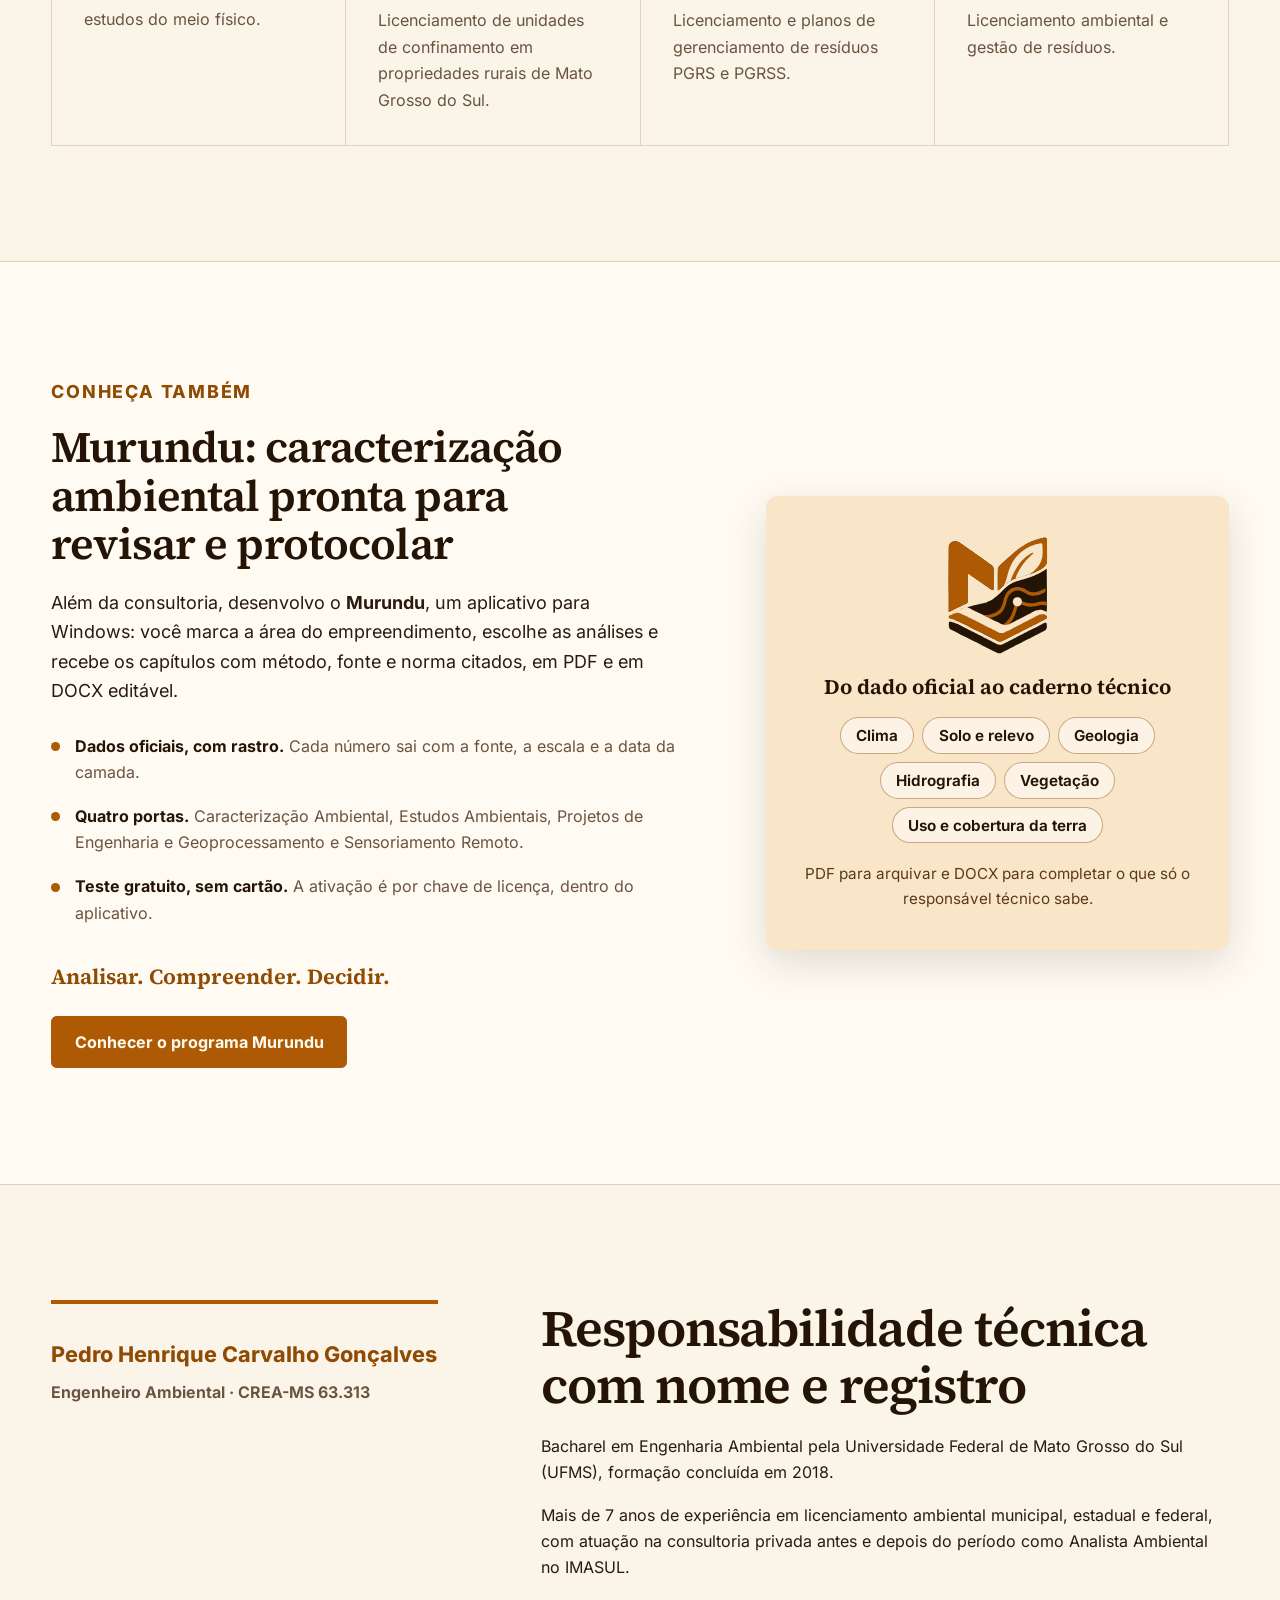
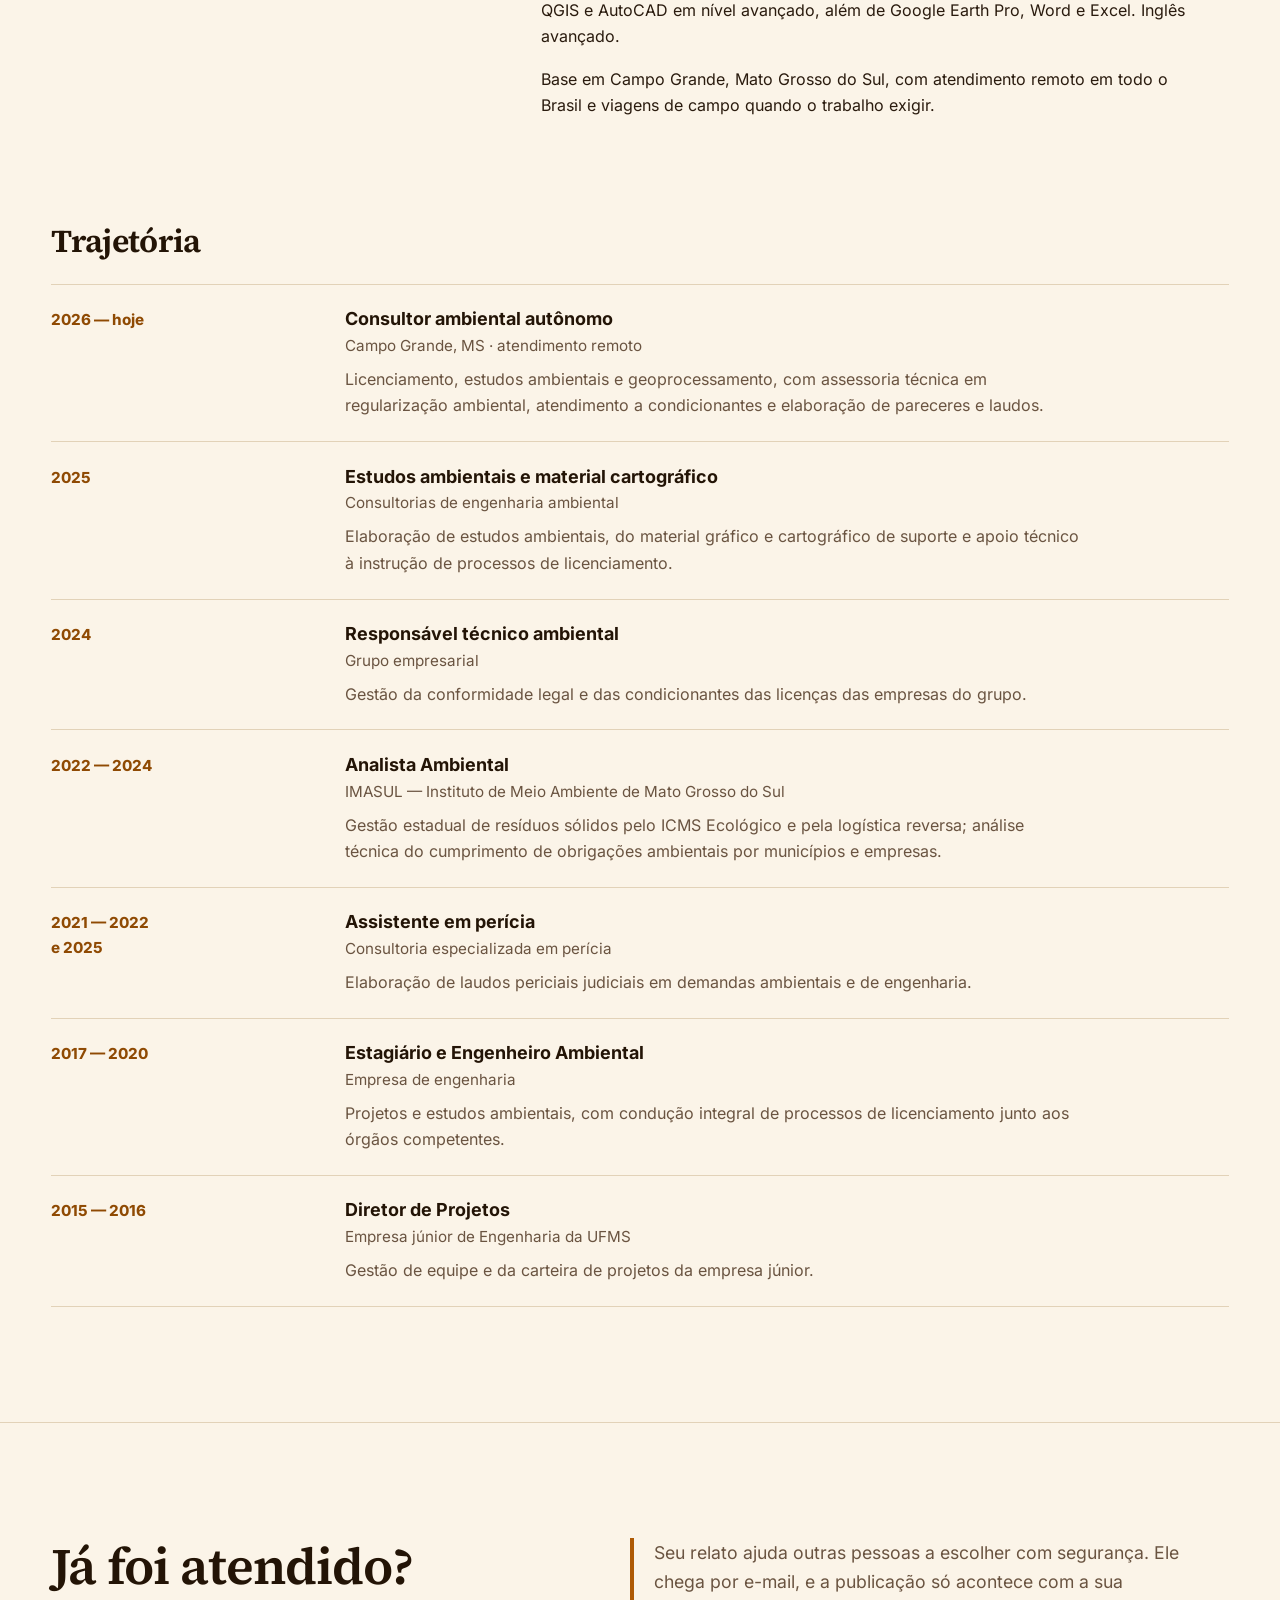
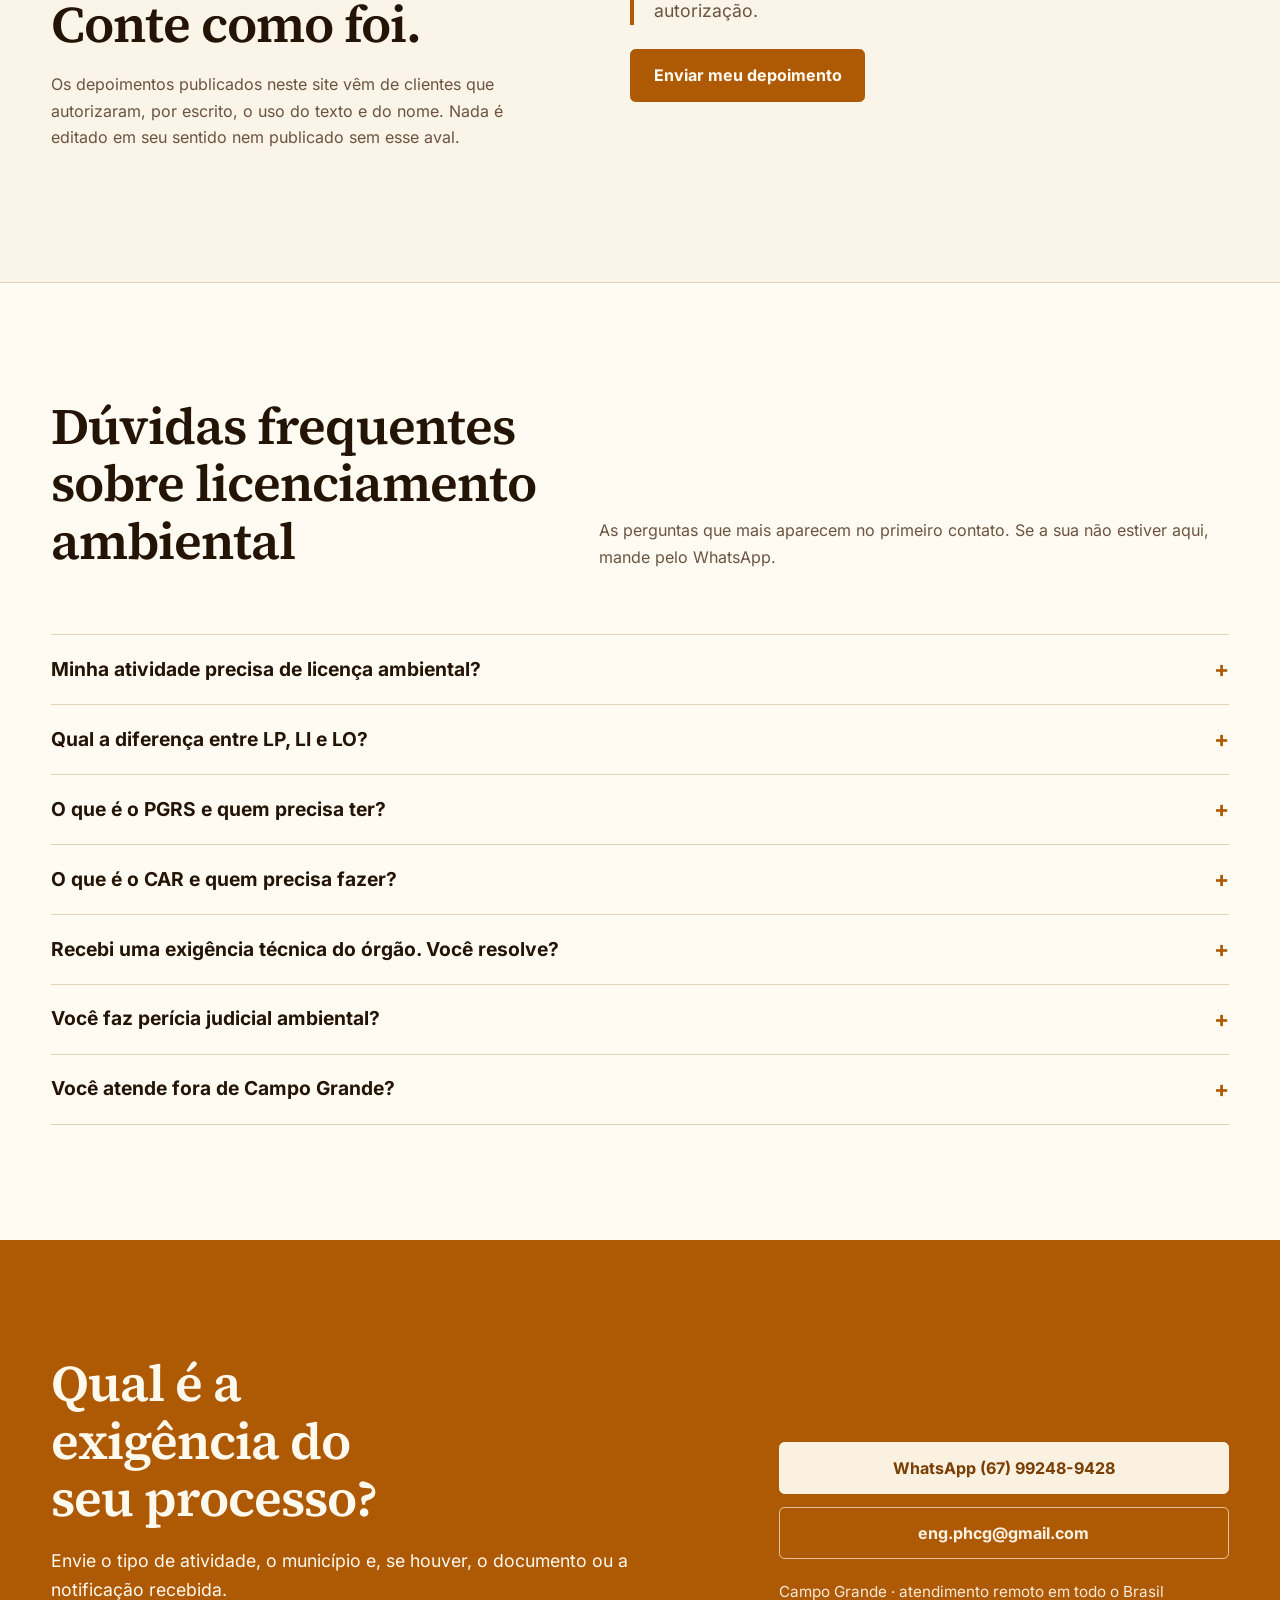
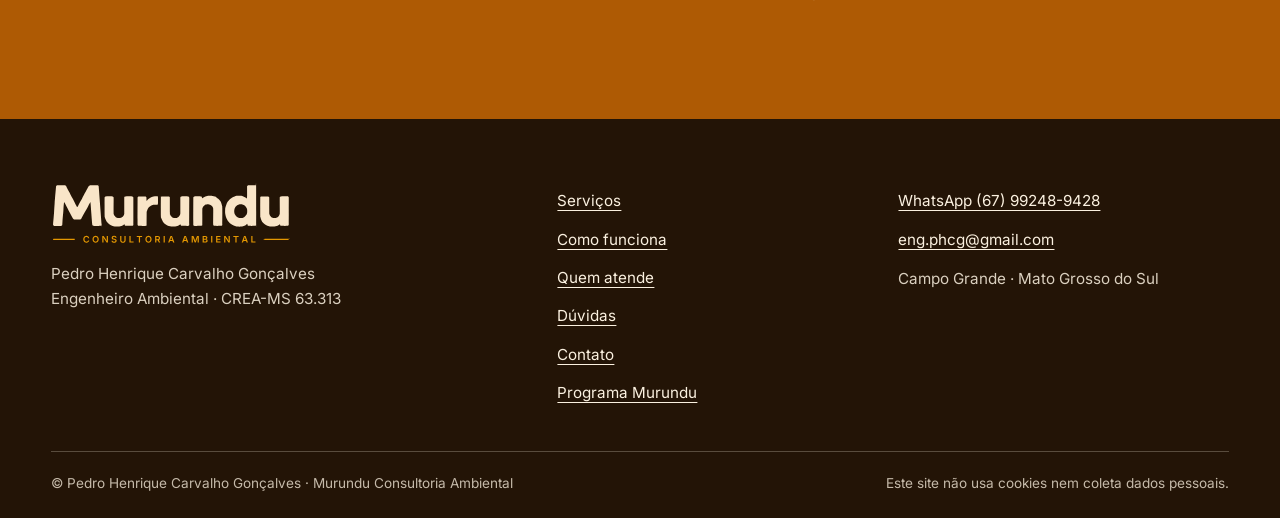
==== commit d8bb7608: "Trajetória sem nomes de empresas privadas; registra a confirmação do atendimento presencial e remoto" ====
--- a/index.html
+++ b/index.html
@@ -485,13 +485,13 @@
           <li>
             <span class="timeline-period">2025</span>
             <div><strong>Estudos ambientais e material cartográfico</strong>
-              <span class="timeline-org">J.G. Serviços de Engenharia Ambiental · Toposat Ambiental</span>
+              <span class="timeline-org">Consultorias de engenharia ambiental</span>
               <p>Elaboração de estudos ambientais, do material gráfico e cartográfico de suporte e apoio técnico à instrução de processos de licenciamento.</p></div>
           </li>
           <li>
             <span class="timeline-period">2024</span>
             <div><strong>Responsável técnico ambiental</strong>
-              <span class="timeline-org">Grupo Enzo</span>
+              <span class="timeline-org">Grupo empresarial</span>
               <p>Gestão da conformidade legal e das condicionantes das licenças das empresas do grupo.</p></div>
           </li>
           <li>
@@ -503,19 +503,19 @@
           <li>
             <span class="timeline-period">2021 — 2022<br>e 2025</span>
             <div><strong>Assistente em perícia</strong>
-              <span class="timeline-org">Vinicius Coutinho Consultoria e Perícia</span>
+              <span class="timeline-org">Consultoria especializada em perícia</span>
               <p>Elaboração de laudos periciais judiciais em demandas ambientais e de engenharia.</p></div>
           </li>
           <li>
             <span class="timeline-period">2017 — 2020</span>
             <div><strong>Estagiário e Engenheiro Ambiental</strong>
-              <span class="timeline-org">Novaeng Engenharia</span>
+              <span class="timeline-org">Empresa de engenharia</span>
               <p>Projetos e estudos ambientais, com condução integral de processos de licenciamento junto aos órgãos competentes.</p></div>
           </li>
           <li>
             <span class="timeline-period">2015 — 2016</span>
             <div><strong>Diretor de Projetos</strong>
-              <span class="timeline-org">Engefour Júnior — Empresa Júnior de Engenharia (UFMS)</span>
+              <span class="timeline-org">Empresa júnior de Engenharia da UFMS</span>
               <p>Gestão de equipe e da carteira de projetos da empresa júnior.</p></div>
           </li>
         </ol>
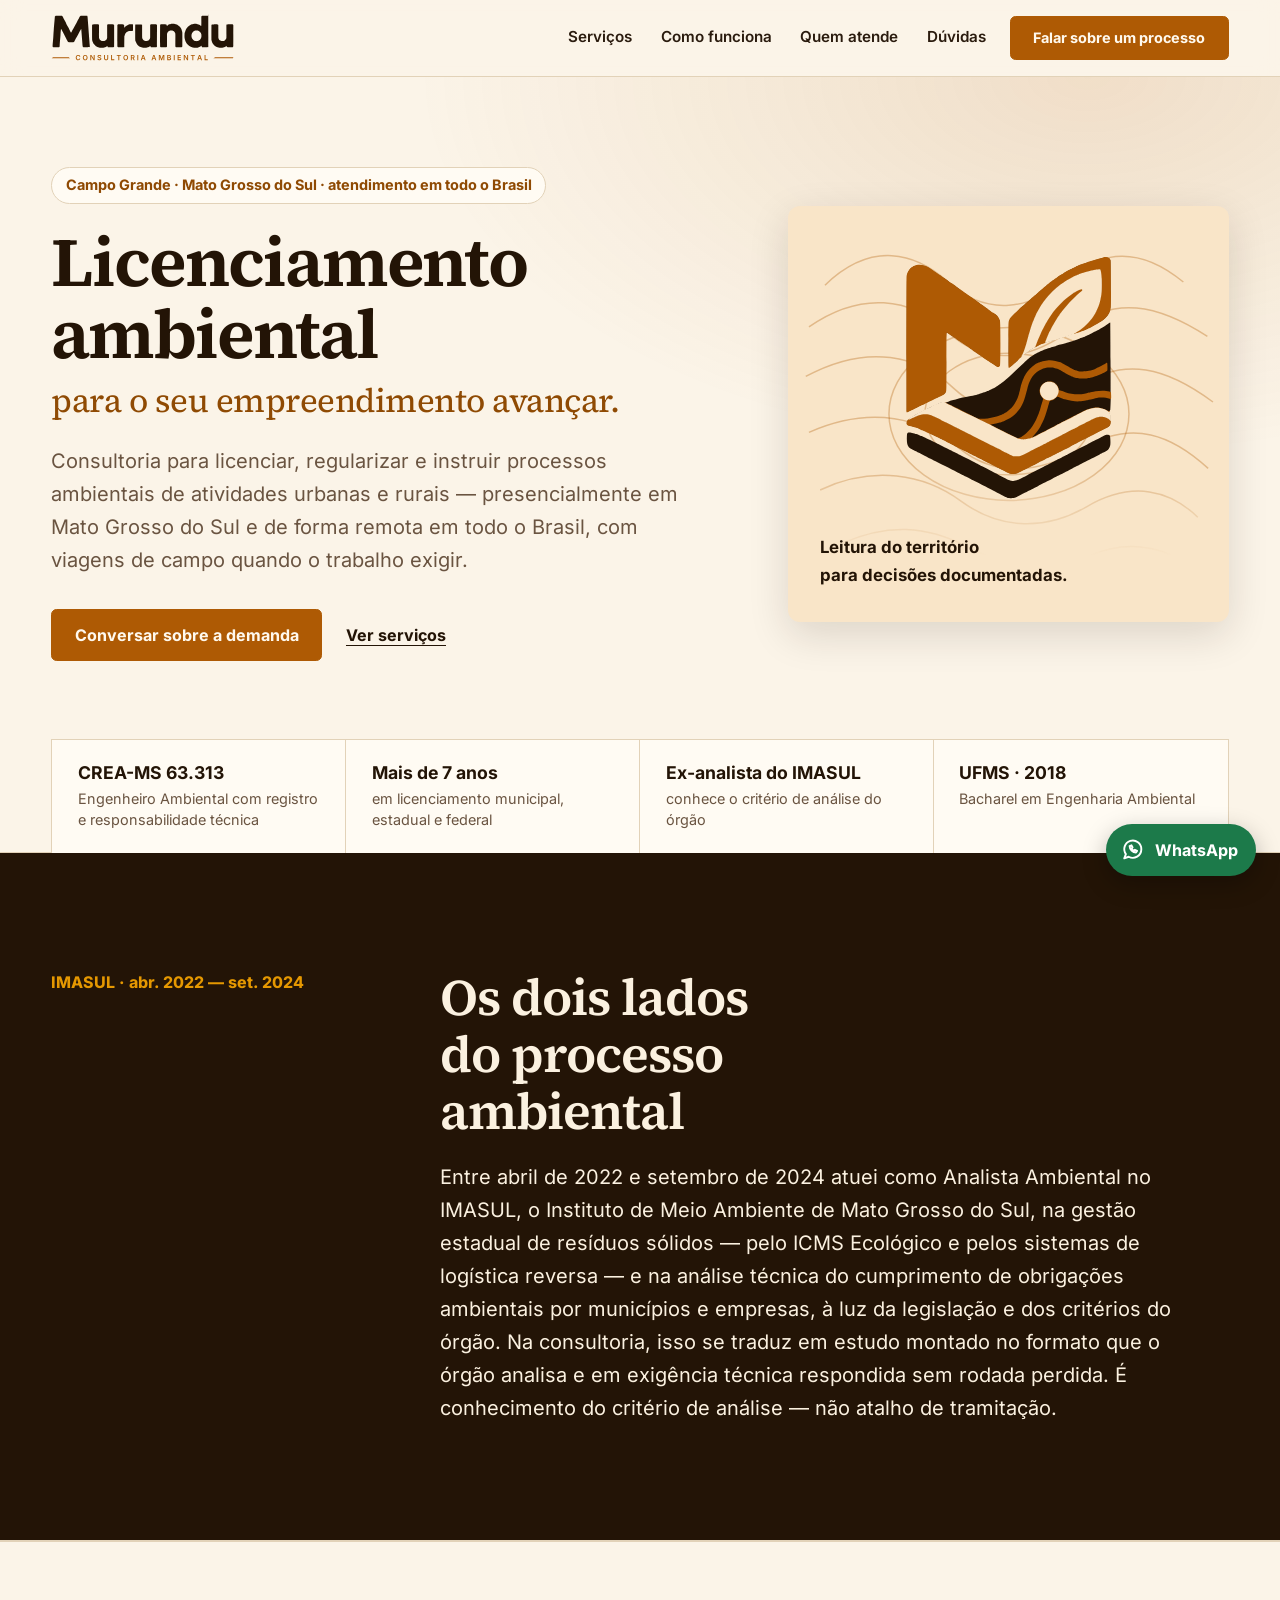
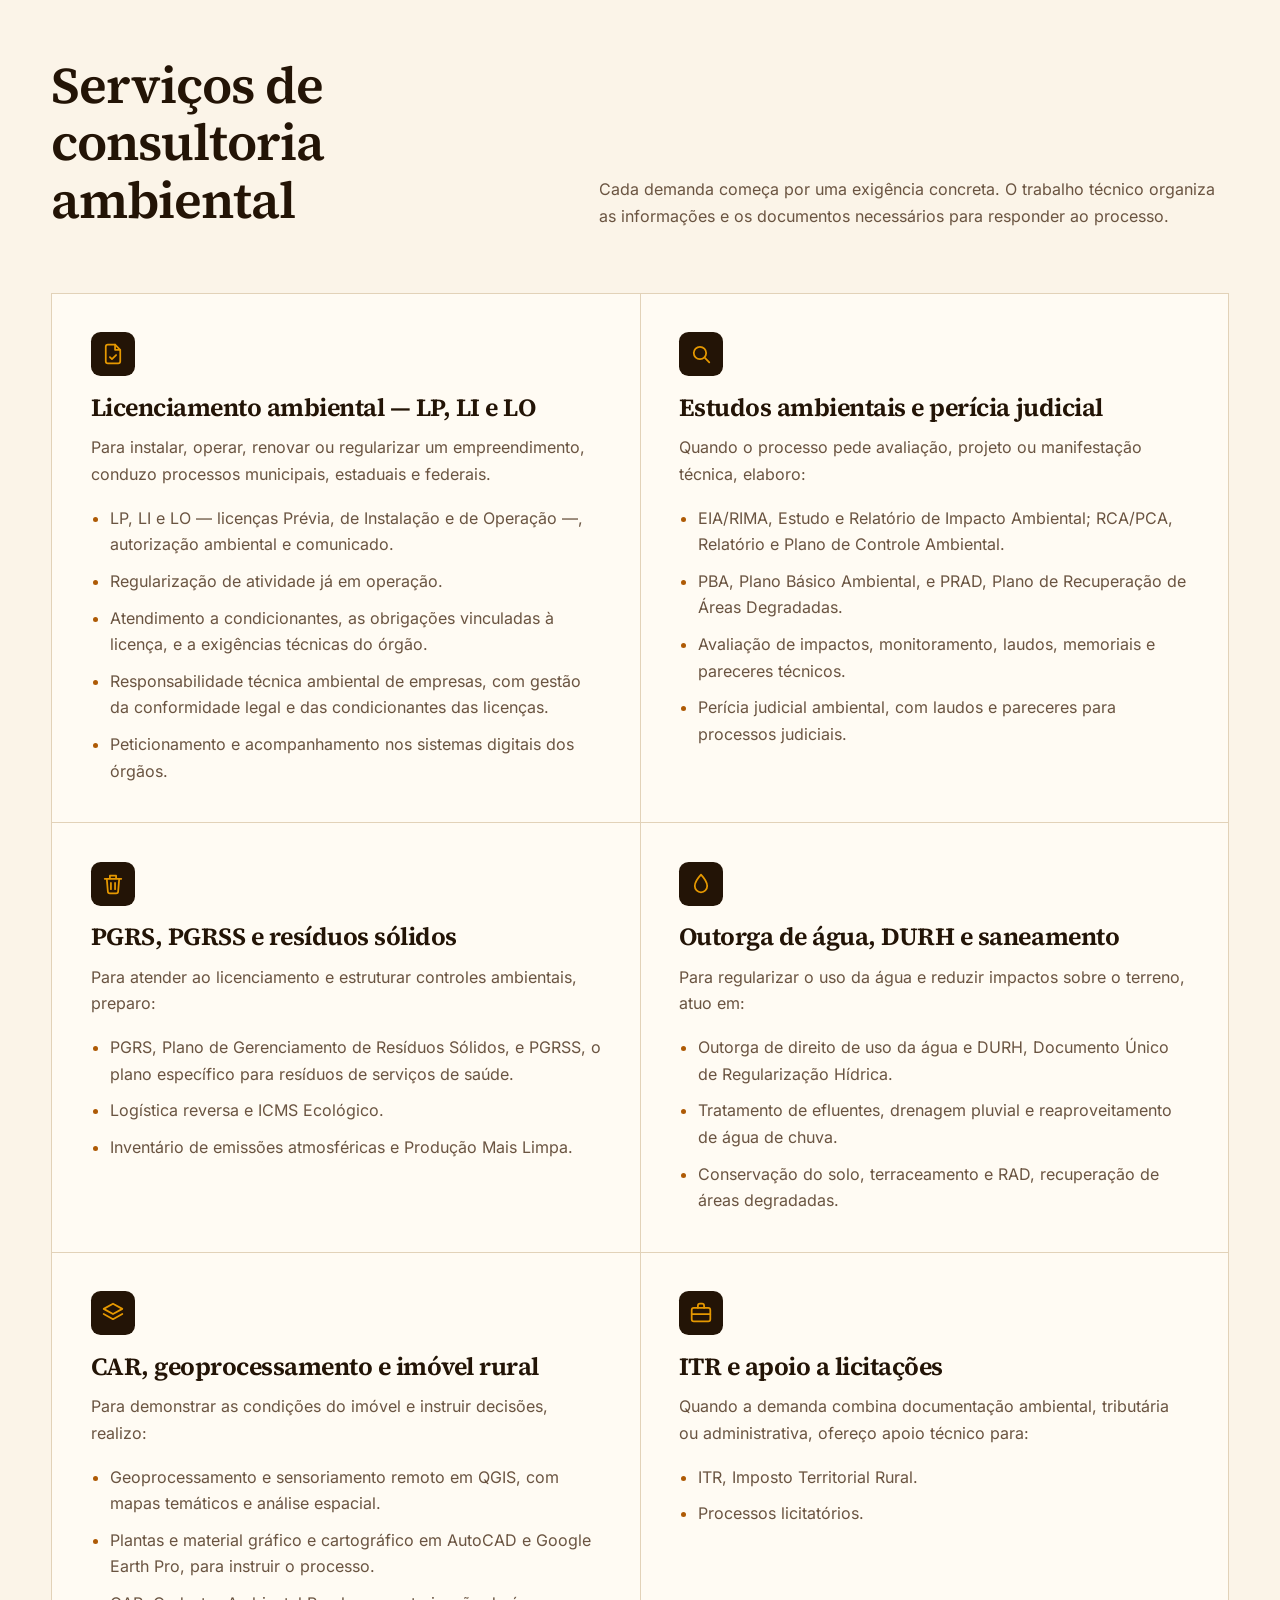
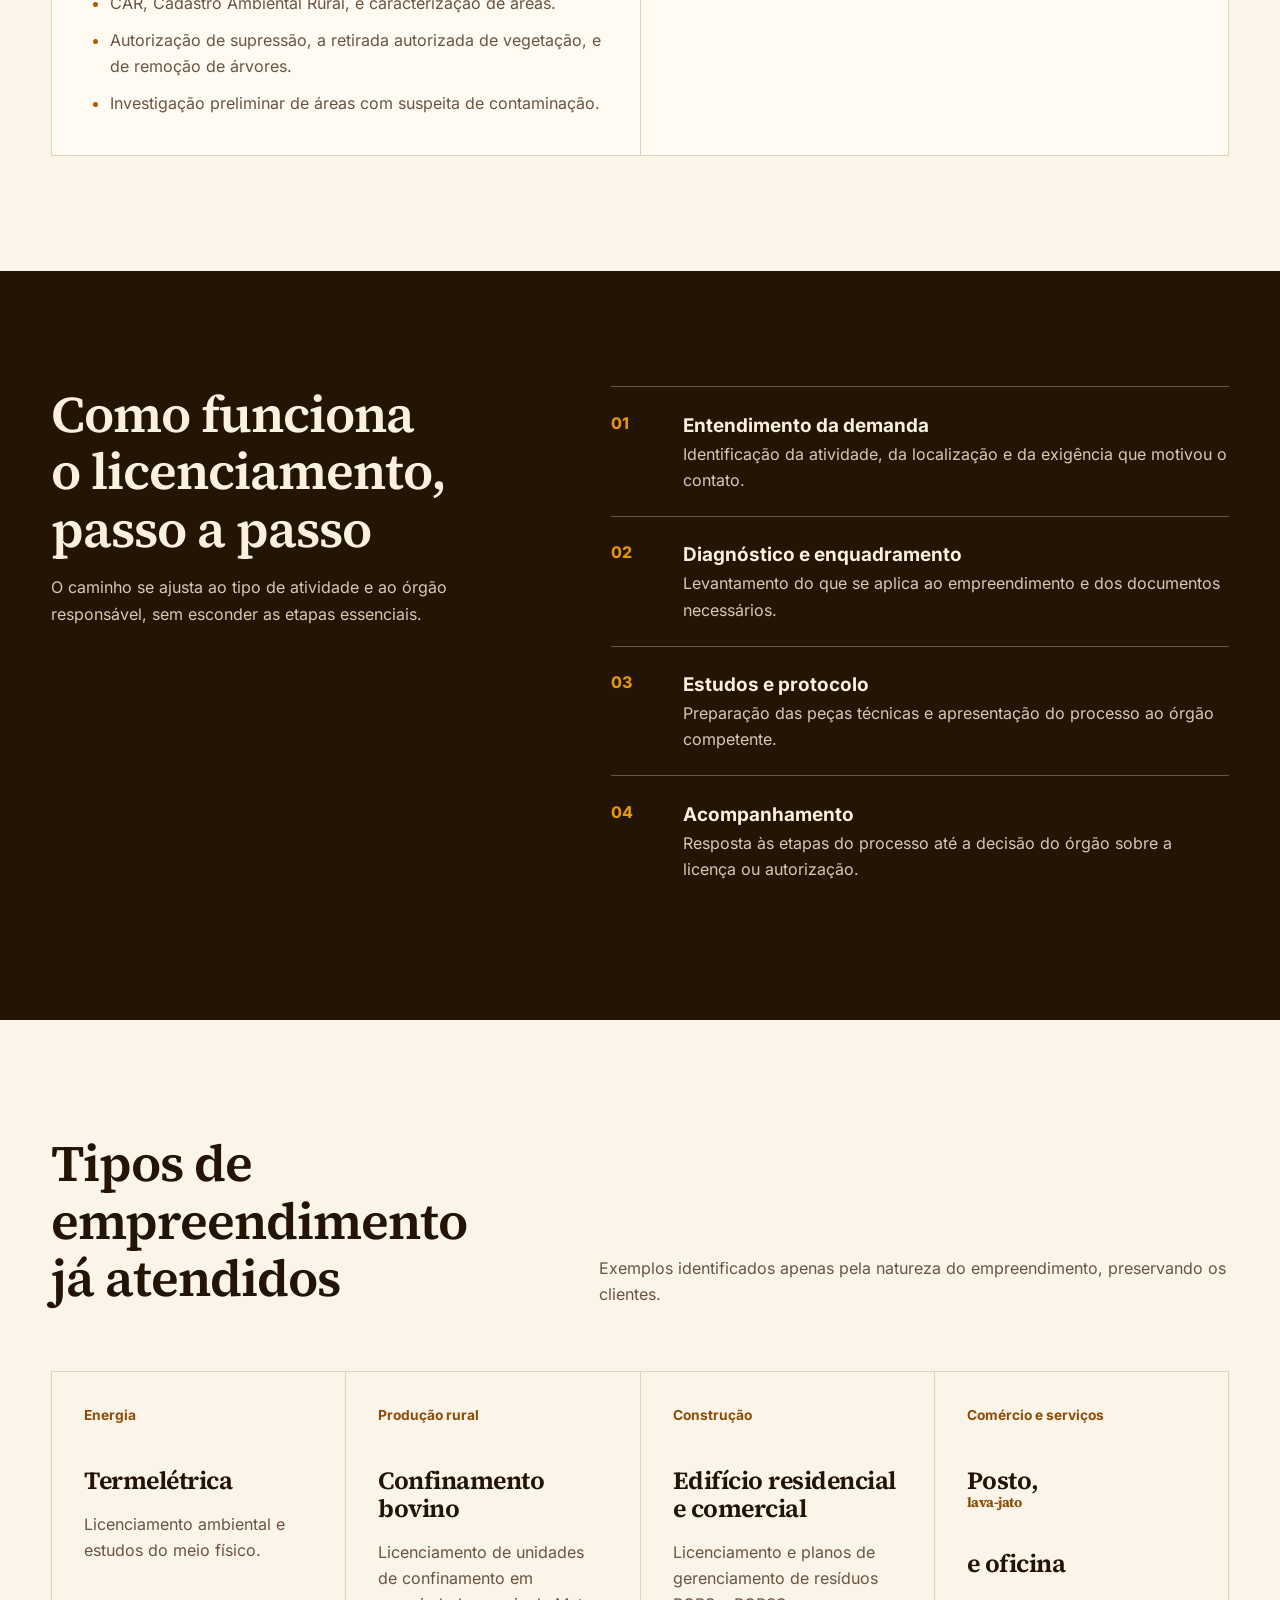
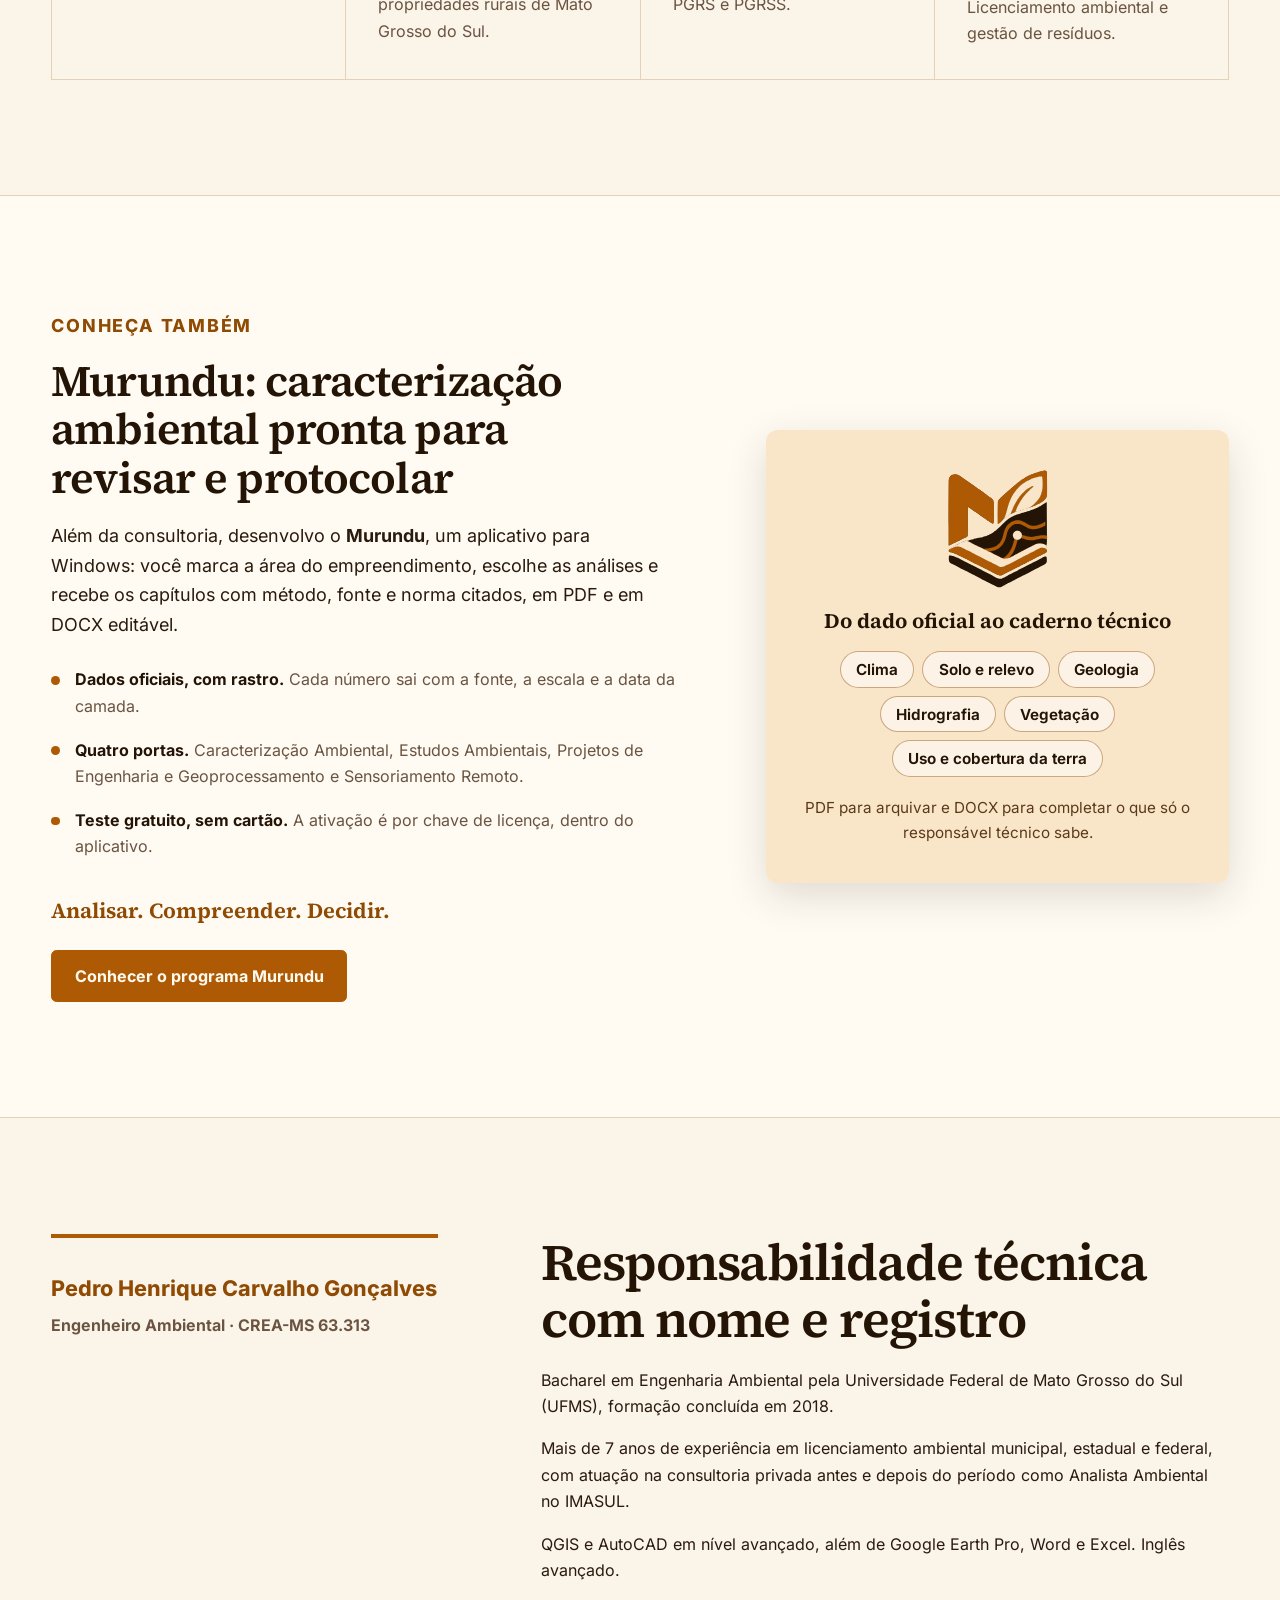
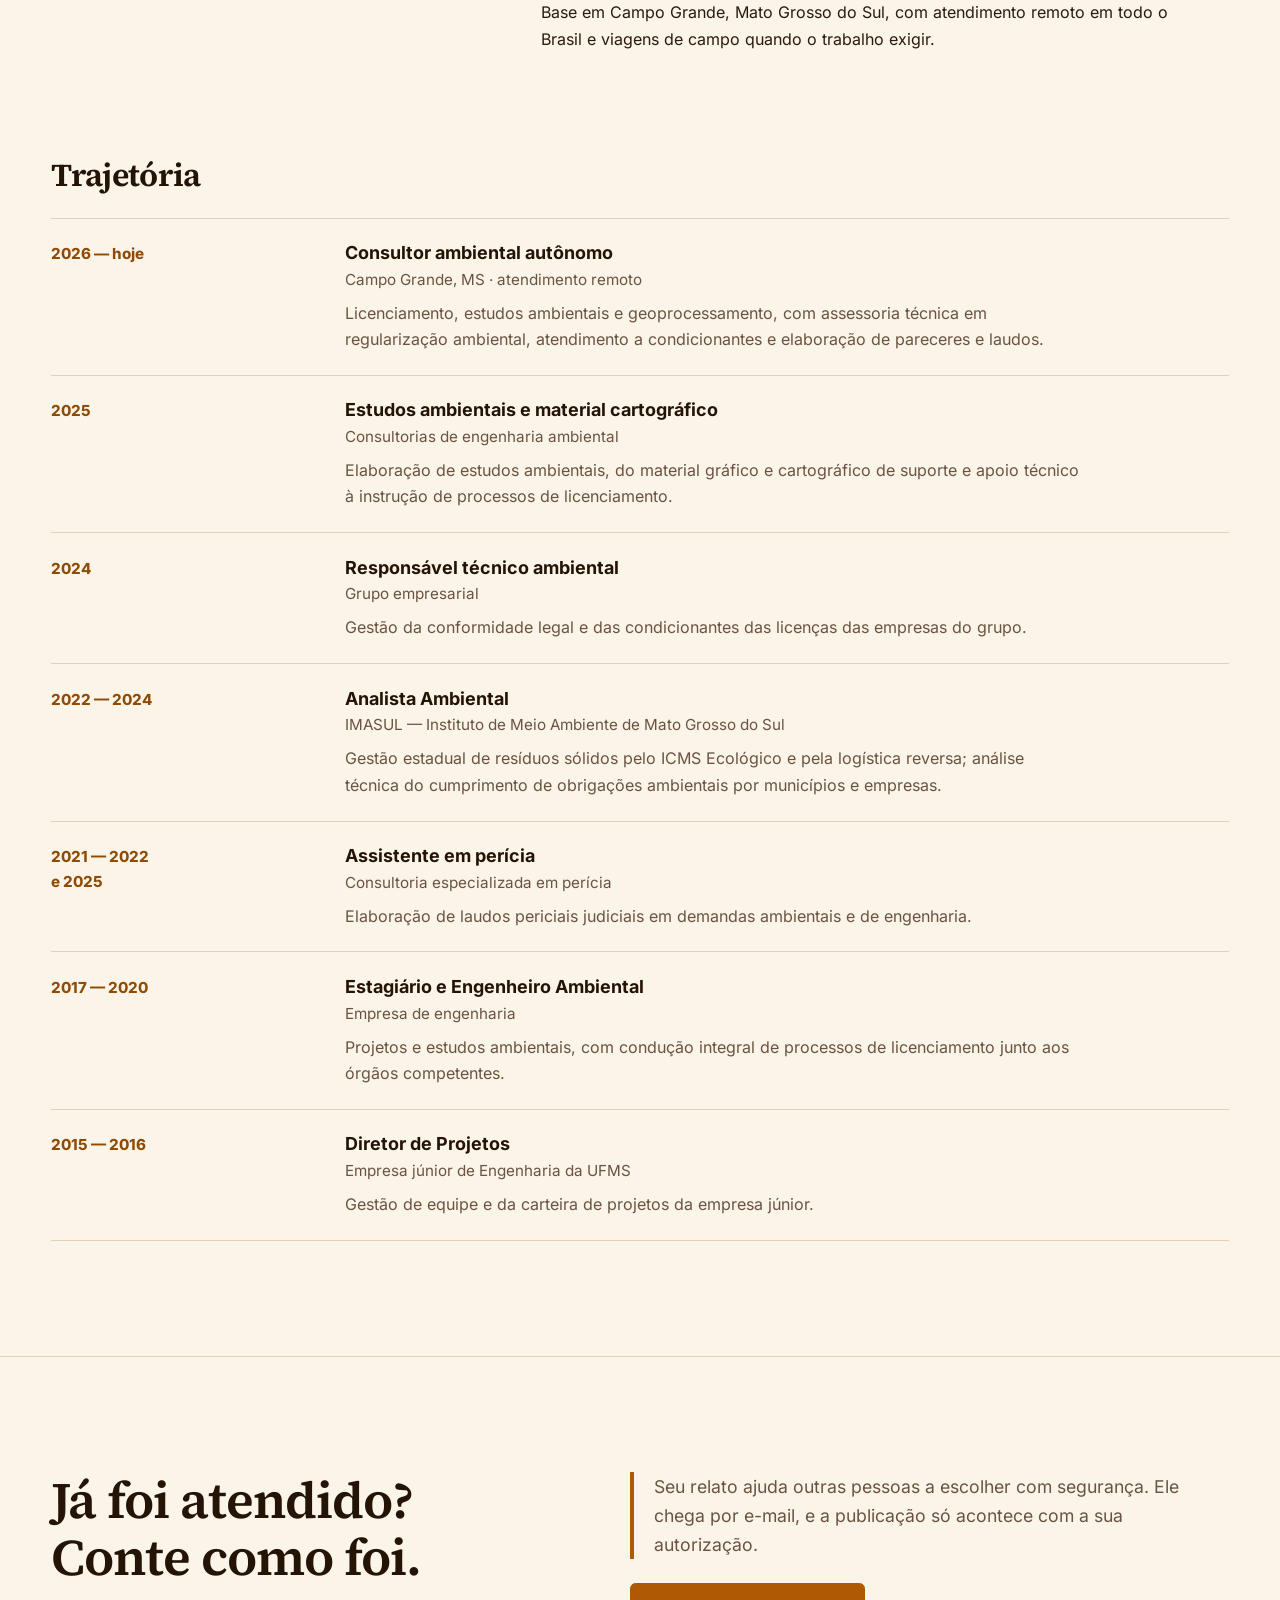
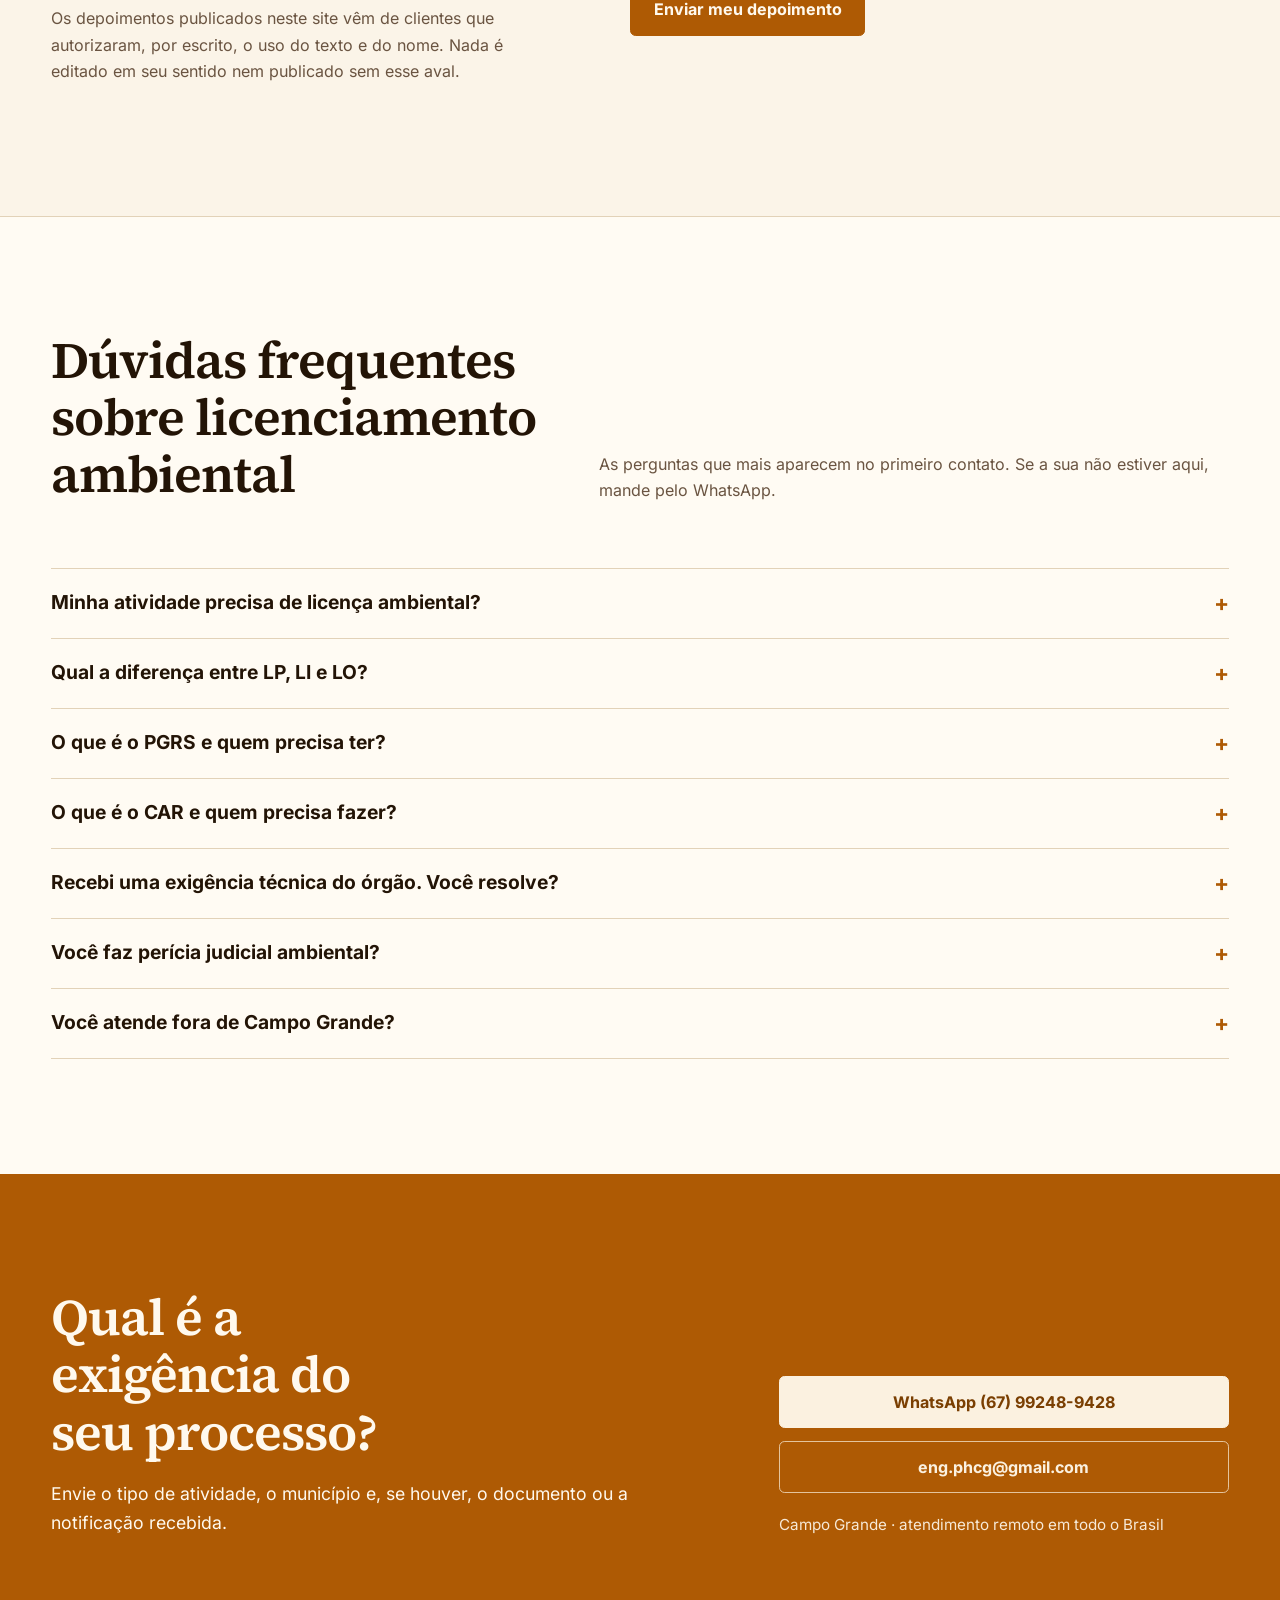
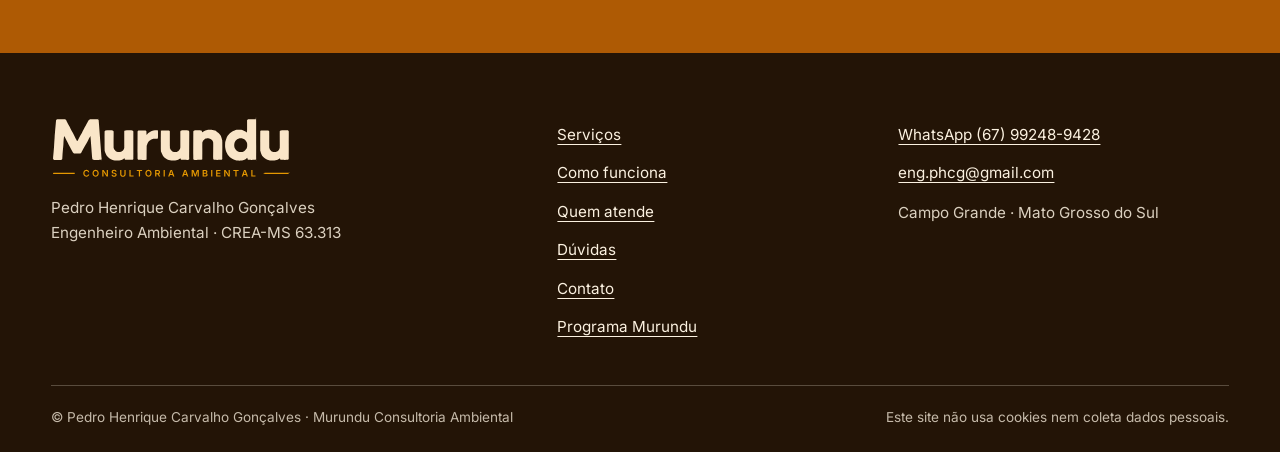
==== commit 0f42024b: "Redesenha os títulos: nunca hifenizar, título principal em dois níveis e medição reprodutível hyphen" ====
--- a/index.html
+++ b/index.html
@@ -282,7 +282,7 @@
       <div class="shell hero-grid">
         <div class="hero-copy">
           <p class="context-line">Campo Grande · Mato Grosso do Sul · atendimento em todo o Brasil</p>
-          <h1 id="titulo-principal">Licenciamento ambiental para o seu empreendimento avançar.</h1>
+          <h1 id="titulo-principal"><span class="h1-main">Licenciamento ambiental</span> <span class="h1-sub">para o seu empreendimento avançar.</span></h1>
           <p class="hero-lead">Consultoria para licenciar, regularizar e instruir processos ambientais de atividades urbanas e rurais — presencialmente em Mato Grosso do Sul e de forma remota em todo o Brasil, com viagens de campo quando o trabalho exigir.</p>
           <div class="hero-actions">
             <a class="button" href="#contato">Conversar sobre a demanda</a>
@@ -424,7 +424,7 @@
           <article><span>Energia</span><h3>Termelétrica</h3><p>Licenciamento ambiental e estudos do meio físico.</p></article>
           <article><span>Produção rural</span><h3>Confinamento bovino</h3><p>Licenciamento de unidades de confinamento em propriedades rurais de Mato Grosso do Sul.</p></article>
           <article><span>Construção</span><h3>Edifício residencial e comercial</h3><p>Licenciamento e planos de gerenciamento de resíduos PGRS e PGRSS.</p></article>
-          <article><span>Comércio e serviços</span><h3>Posto, lava-jato e oficina</h3><p>Licenciamento ambiental e gestão de resíduos.</p></article>
+          <article><span>Comércio e serviços</span><h3>Posto, <span class="nao-quebra">lava-jato</span> e oficina</h3><p>Licenciamento ambiental e gestão de resíduos.</p></article>
         </div>
       </div>
     </section>
--- a/assets/styles.css
+++ b/assets/styles.css
@@ -157,25 +157,33 @@
 .hero-grid { display: grid; grid-template-columns: minmax(0, 1.2fr) minmax(18rem, 0.8fr); align-items: center; gap: clamp(2rem, 6vw, 6rem); }
 .context-line { display: inline-block; margin: 0 0 1.4rem; padding: 0.35rem 0.85rem; border: 1px solid var(--line); border-radius: 2rem; background: var(--paper); color: var(--accent-text); font-size: 0.9rem; font-weight: 720; }
 h1, h2, h3, p { overflow-wrap: break-word; }
-/* `hyphens` age ANTES do `overflow-wrap`: se uma palavra longa não couber, ela
-   é hifenizada (o <html lang="pt-BR"> dá o dicionário) em vez de cortada no
-   meio sem sinal nenhum. O `break-word` fica como última rede, para o layout
-   nunca estourar na horizontal. */
-h1, h2, h3 { margin-top: 0; color: var(--heading); font-family: var(--font-display); line-height: 1.12; letter-spacing: -0.02em; hyphens: auto; text-wrap: balance; }
-/* Os dois números do <h1> são MEDIDOS, e são duas restrições independentes —
-   a palavra mais longa do título é "empreendimento":
-   · max-width: ela mede 14,12ch nesta pilha de fontes, então qualquer valor
-     em `ch` abaixo disso a parte no meio em QUALQUER tamanho de fonte. O
-     13ch original fazia exatamente isso. 16ch dá ~13% de folga para as fontes
-     dos outros sistemas (a proporção palavra/"0" muda entre Segoe UI, Roboto
-     e San Francisco), e ainda é medida curta de manchete.
-   · piso do clamp: a 360 px o contêiner do título tem 323 px, e a palavra só
-     cabe aí até 40 px. 2.4rem = 38,4 px. */
-h1 { max-width: 18ch; margin-bottom: 1.5rem; font-size: clamp(2.2rem, 4.6vw, 3.9rem); font-weight: 650; }
-/* Teto medido a 1920 px: o h2 mais apertado é o do bloco de processo, numa
-   coluna de 462 px, e a palavra mais longa dele ("acompanhamento") só cabe
-   até 56,3 px. 3.3rem = 52,8 px deixa ~6% de folga. Os outros dezesseis
-   títulos da página têm folga de sobra neste valor. */
+/* TÍTULO NUNCA É HIFENIZADO. `hyphens: auto` não hifeniza só a palavra que não
+   cabe na coluna: o navegador hifeniza sempre que a palavra não cabe no FIM da
+   linha corrente, mesmo quando caberia inteira na linha de baixo. Foi assim que
+   "empreendimento" virou "empreendi-/mento" e "consultoria" virou "con-/sultoria"
+   no celular — e este comentário já afirmou o contrário (que a hifenização
+   protegia o título). ⚠️ Só aparece com dicionário pt-BR instalado: o Chromium
+   headless de teste NÃO o tem, então a medição de máquina de build era cega a
+   este defeito. Por isso o remédio é ESTRUTURAL, e não "medir de novo":
+   · `hyphens: manual` — nenhuma quebra de palavra, em nenhum navegador;
+   · o tamanho de cada título é dimensionado para a palavra mais longa CABER
+     inteira na coluna (medido por scripts/medir_titulos.js, que também acusa
+     qualquer palavra partida entre linhas);
+   · `overflow-wrap: break-word` fica só como última rede, e a medição prova
+     que ela nunca é acionada. */
+h1, h2, h3 { margin-top: 0; color: var(--heading); font-family: var(--font-display); line-height: 1.12; letter-spacing: -0.02em; hyphens: manual; text-wrap: balance; }
+/* Palavra composta com hífen real ("lava-jato") quebraria no hífen. */
+.nao-quebra { white-space: nowrap; }
+/* Título principal em DOIS NÍVEIS: uma linha de marca, forte, e o complemento
+   mais leve e na cor de destaque. A hierarquia dispensa quebra forçada: cada
+   nível quebra só entre palavras, e a palavra mais longa ("empreendimento") é
+   medida contra a coluna mais estreita (320 px). */
+h1 { margin-bottom: 1.5rem; font-size: 1rem; font-weight: 650; }
+.h1-main { display: block; font-size: clamp(2.3rem, 5.4vw, 4.5rem); font-weight: 650; letter-spacing: -0.03em; line-height: 1.04; }
+.h1-sub { display: block; margin-top: 0.7rem; color: var(--accent-text); font-size: clamp(1.4rem, 2.6vw, 2.25rem); font-weight: 440; letter-spacing: -0.015em; line-height: 1.2; }
+/* Teto do h2 medido a 1920 px: o mais apertado é o do bloco de processo, numa
+   coluna de 462 px, e a palavra mais longa ("acompanhamento") só cabe até
+   56,3 px. 3.3rem = 52,8 px deixa ~6% de folga. */
 h2 { margin-bottom: 1.15rem; font-size: clamp(2rem, 4vw, 3.3rem); font-weight: 620; }
 h3 { margin-bottom: 0.8rem; font-size: clamp(1.25rem, 2vw, 1.55rem); font-weight: 650; }
 .hero-lead { max-width: 40rem; margin: 0; color: var(--muted); font-size: clamp(1.08rem, 1.6vw, 1.25rem); }
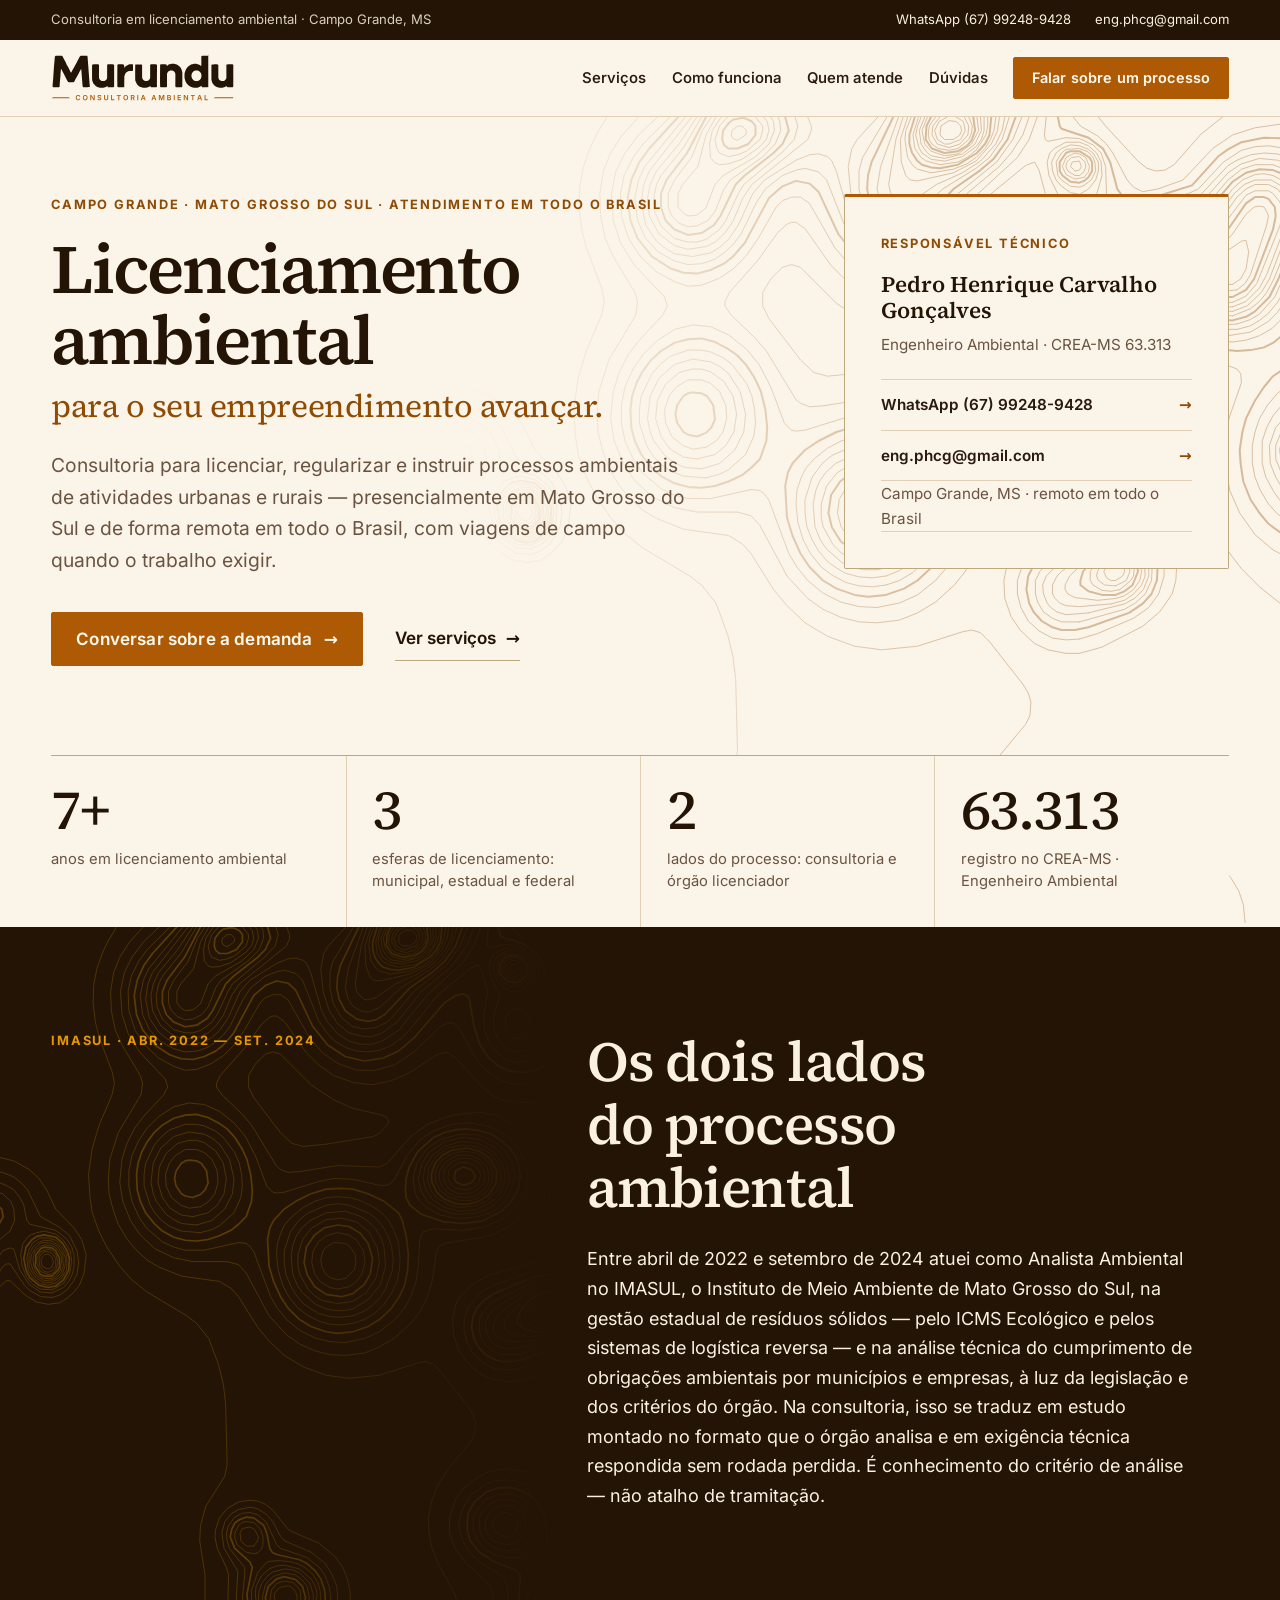
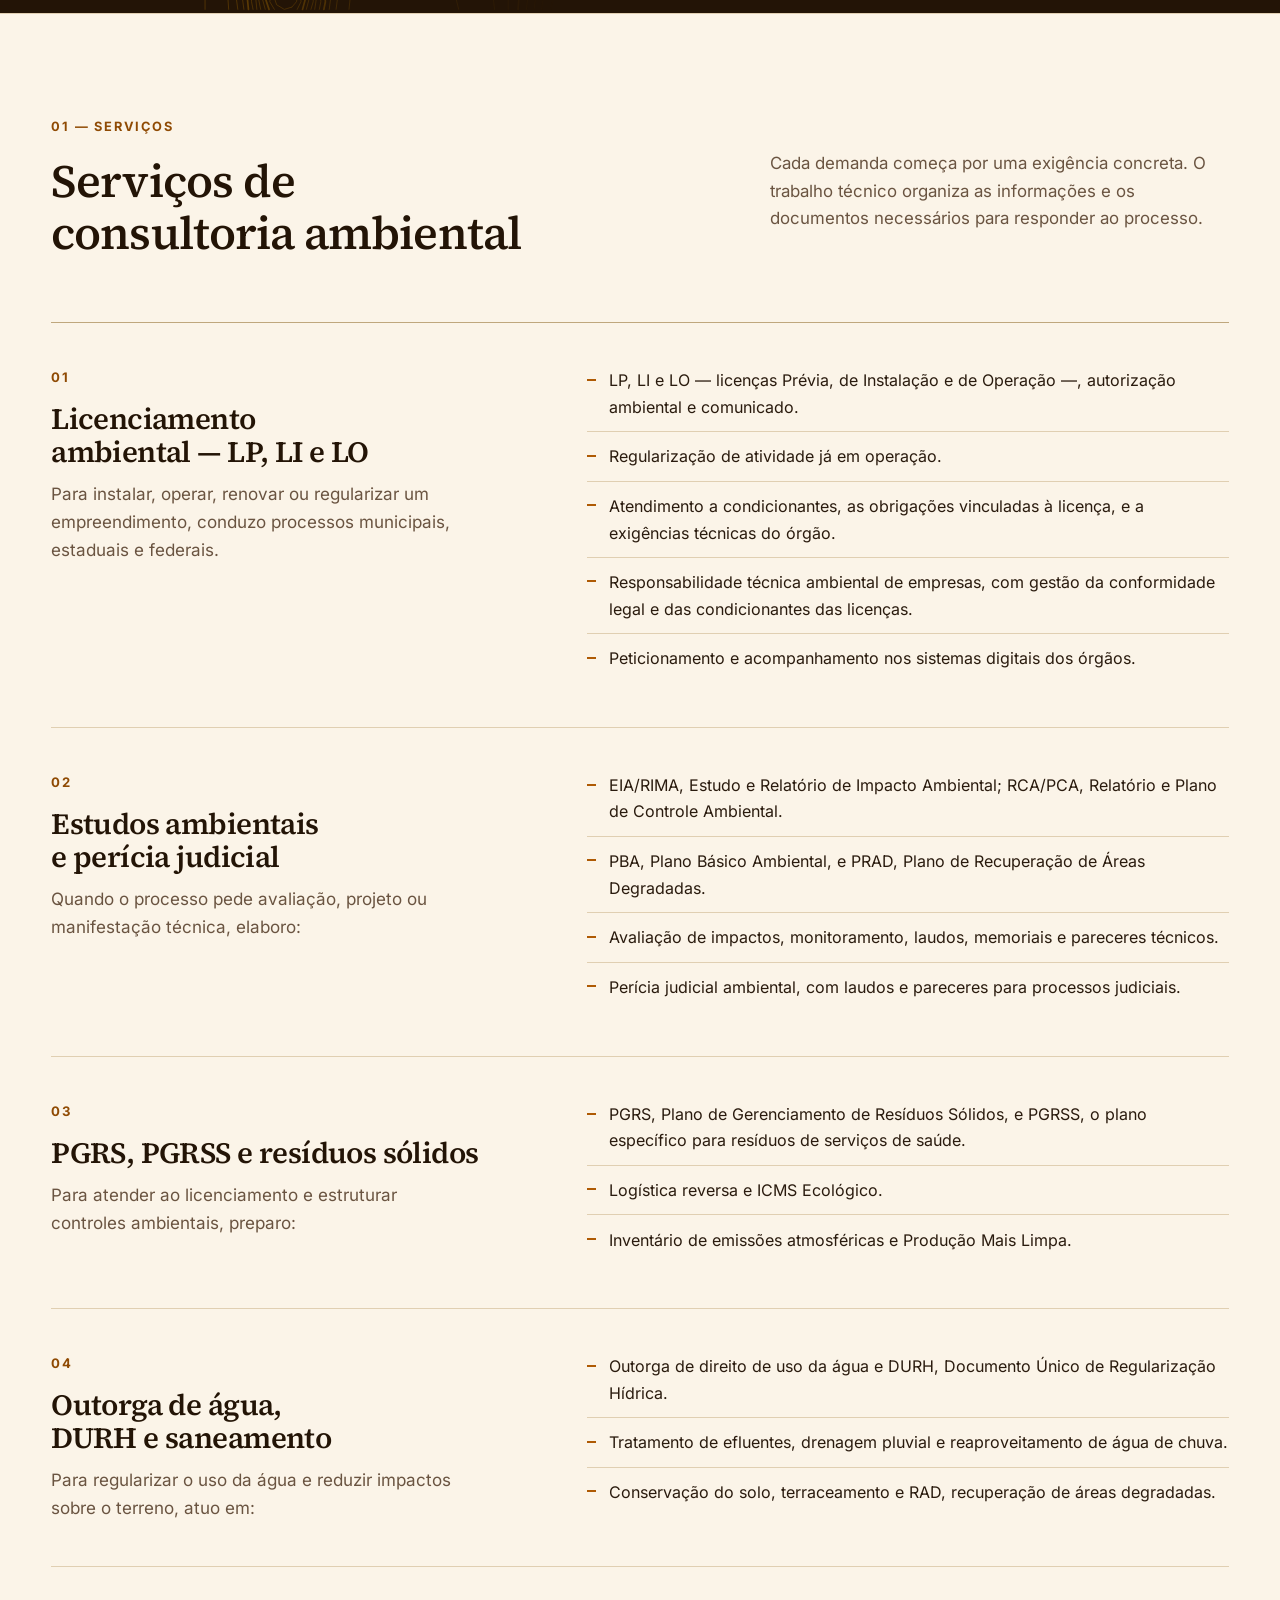
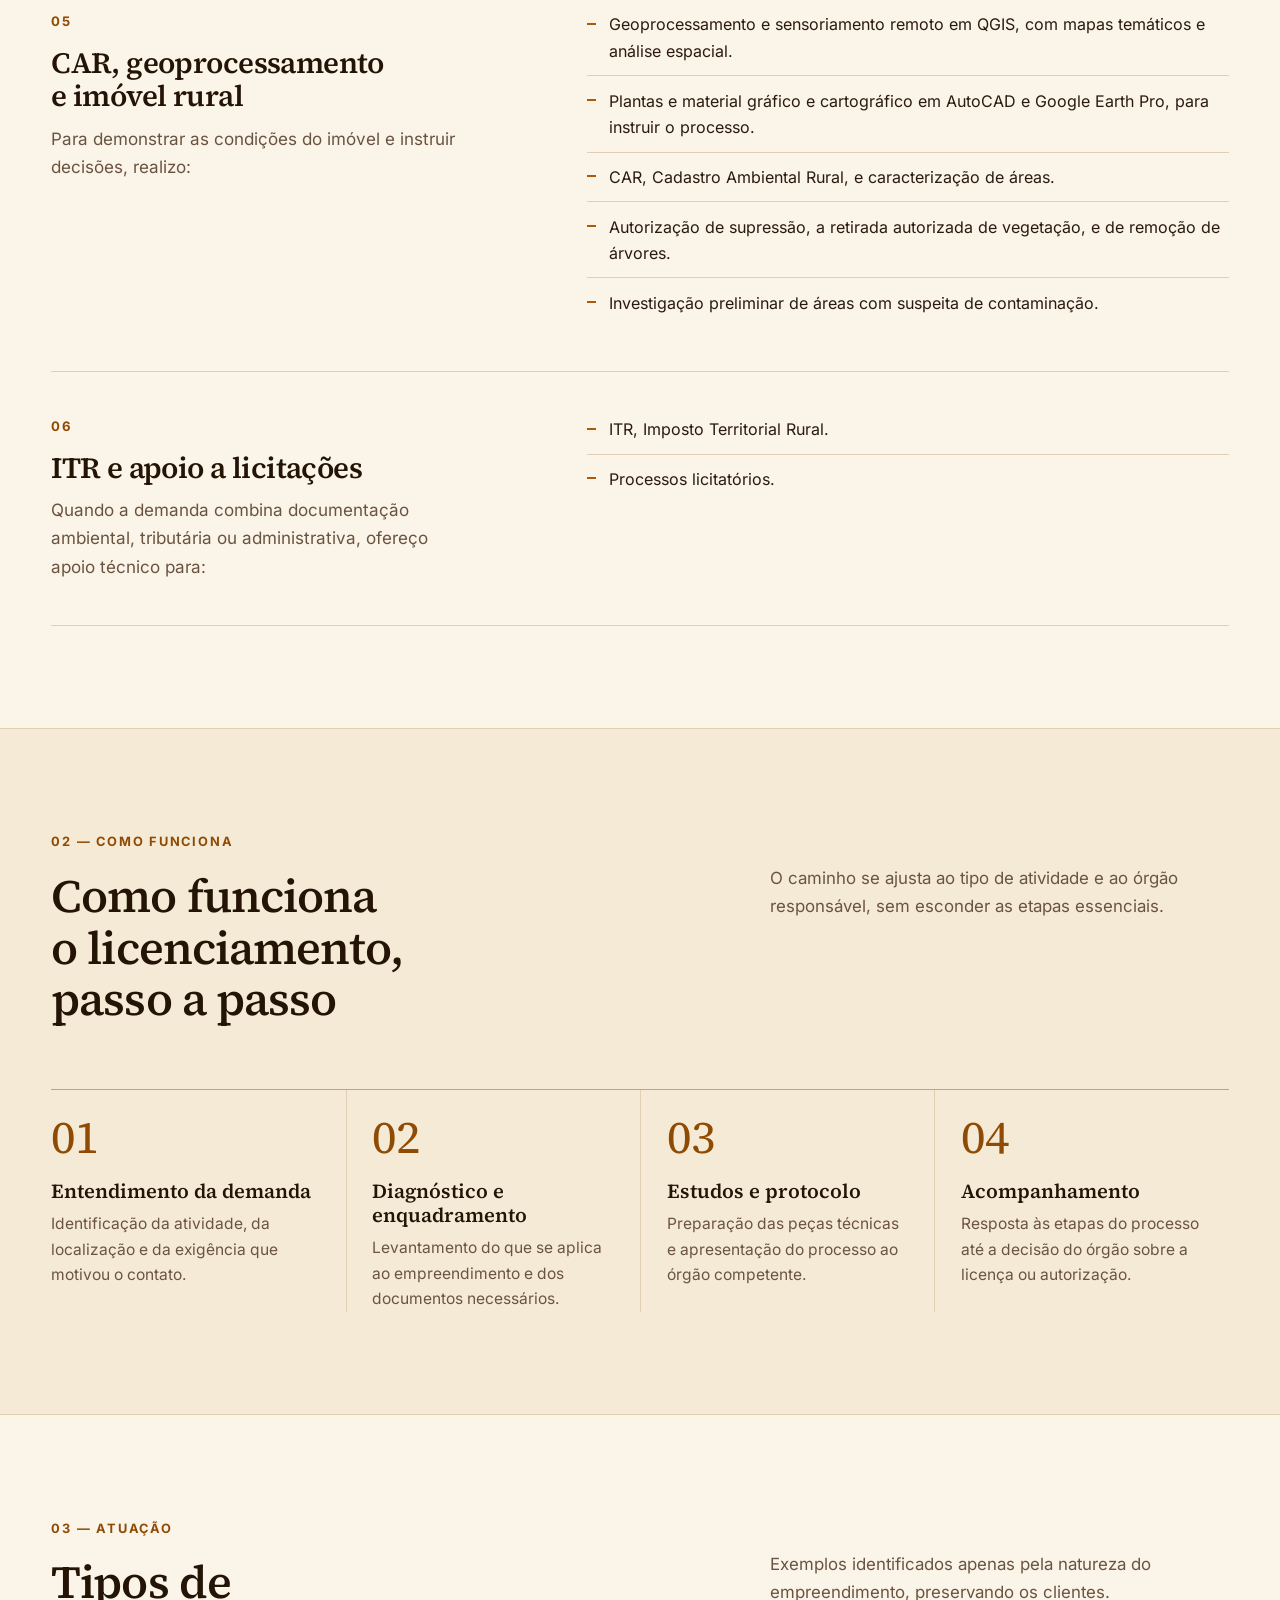
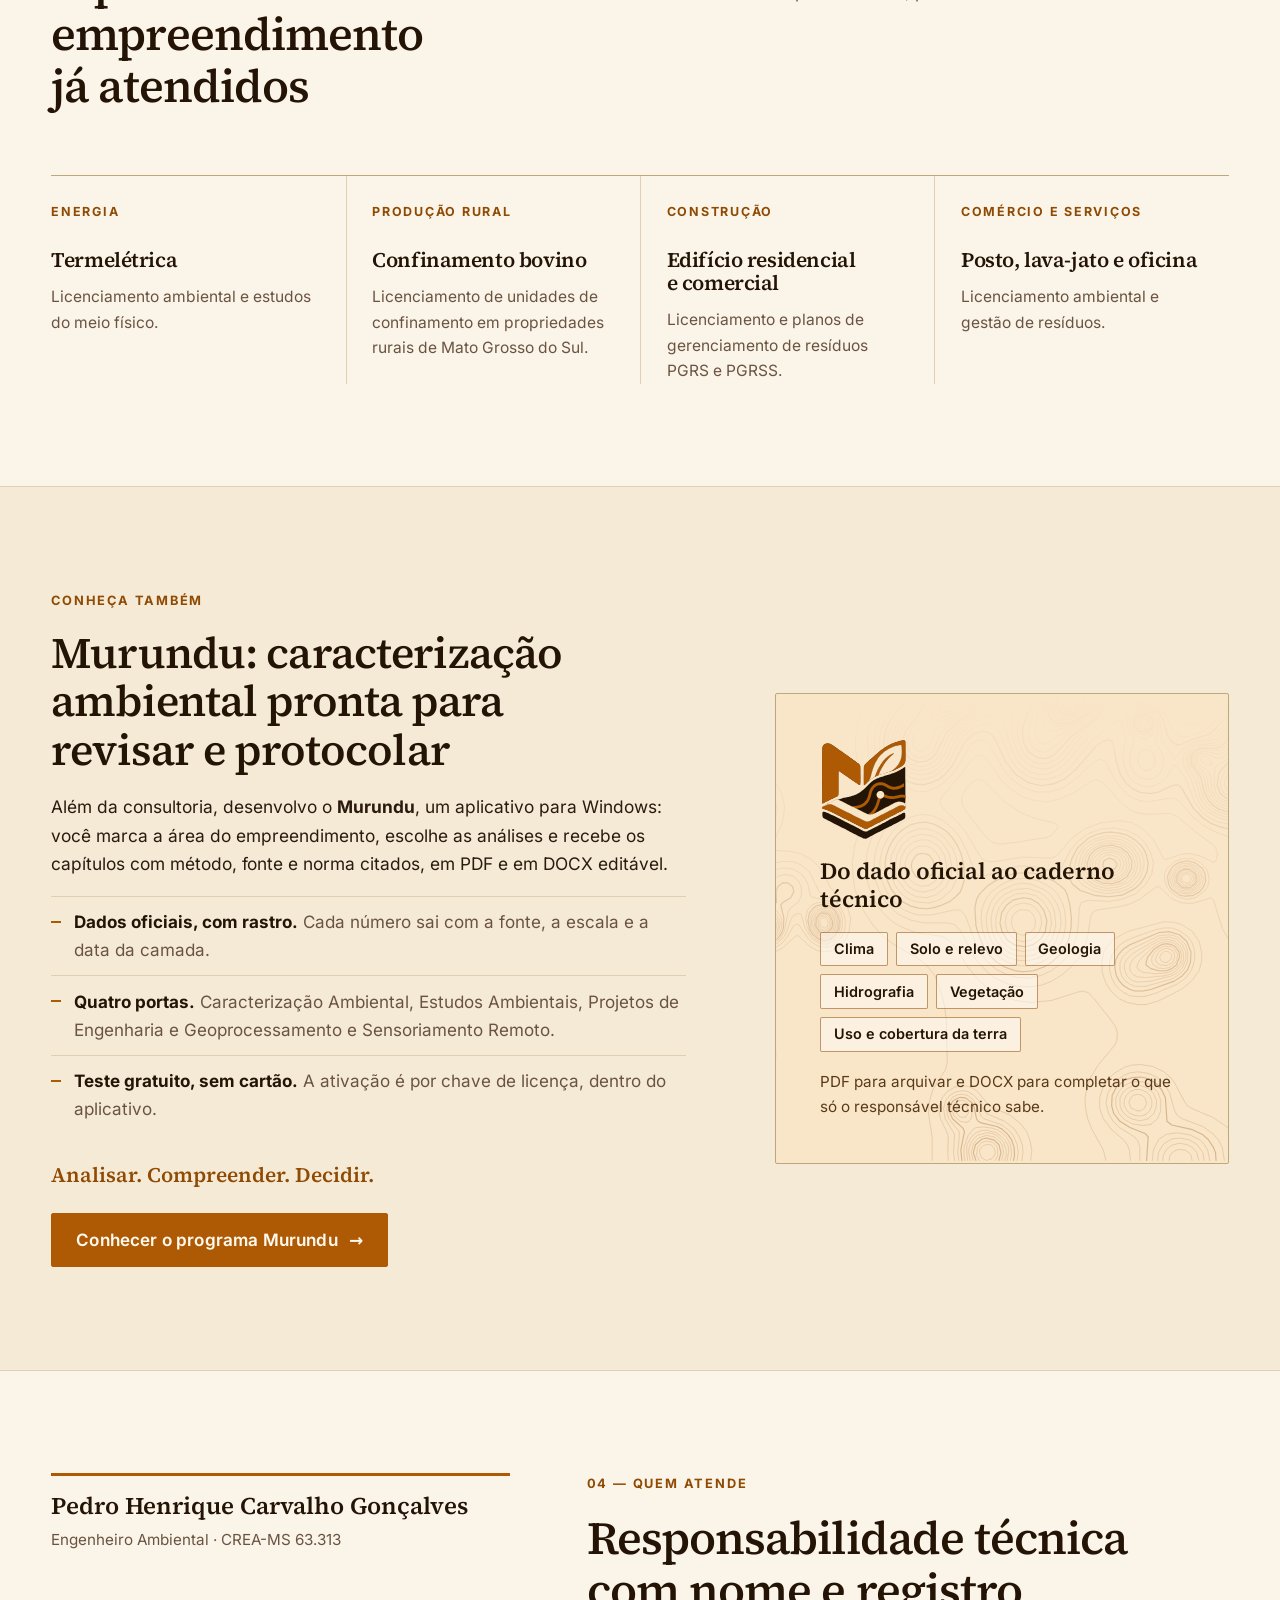
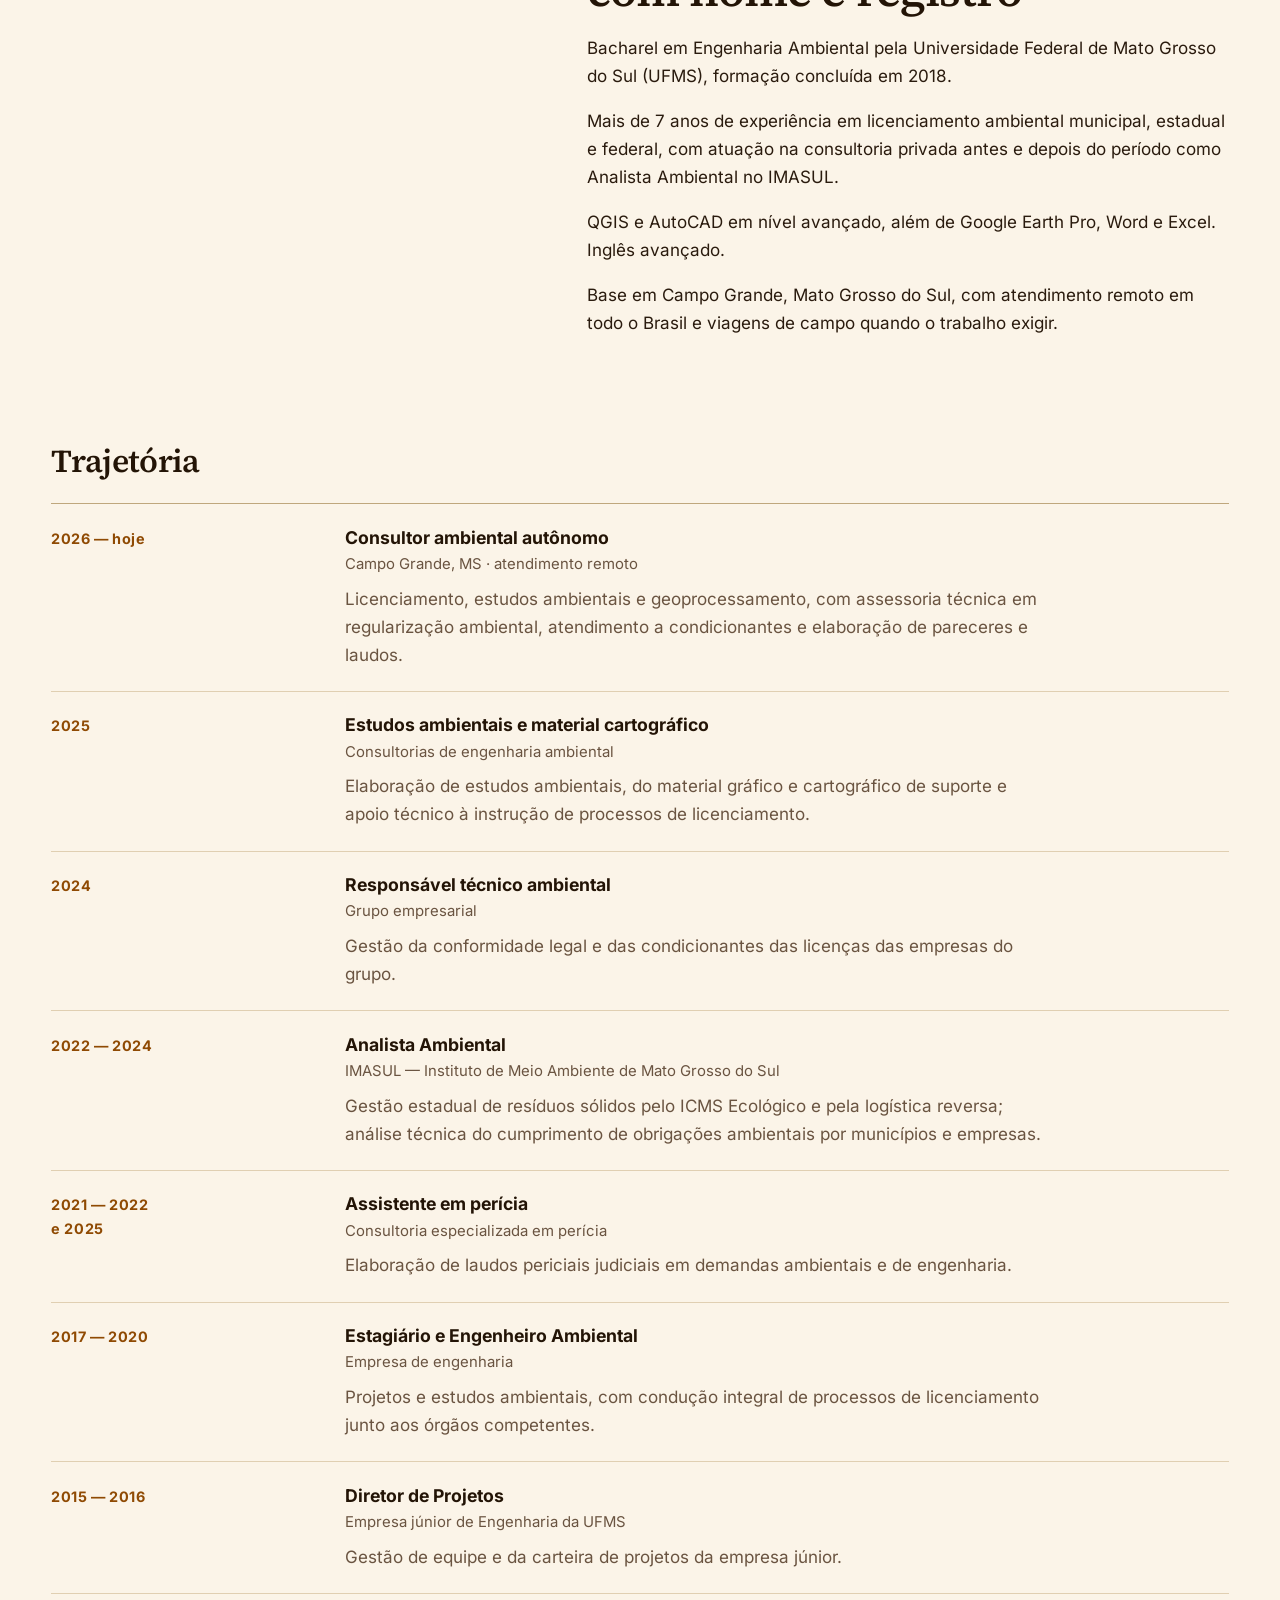
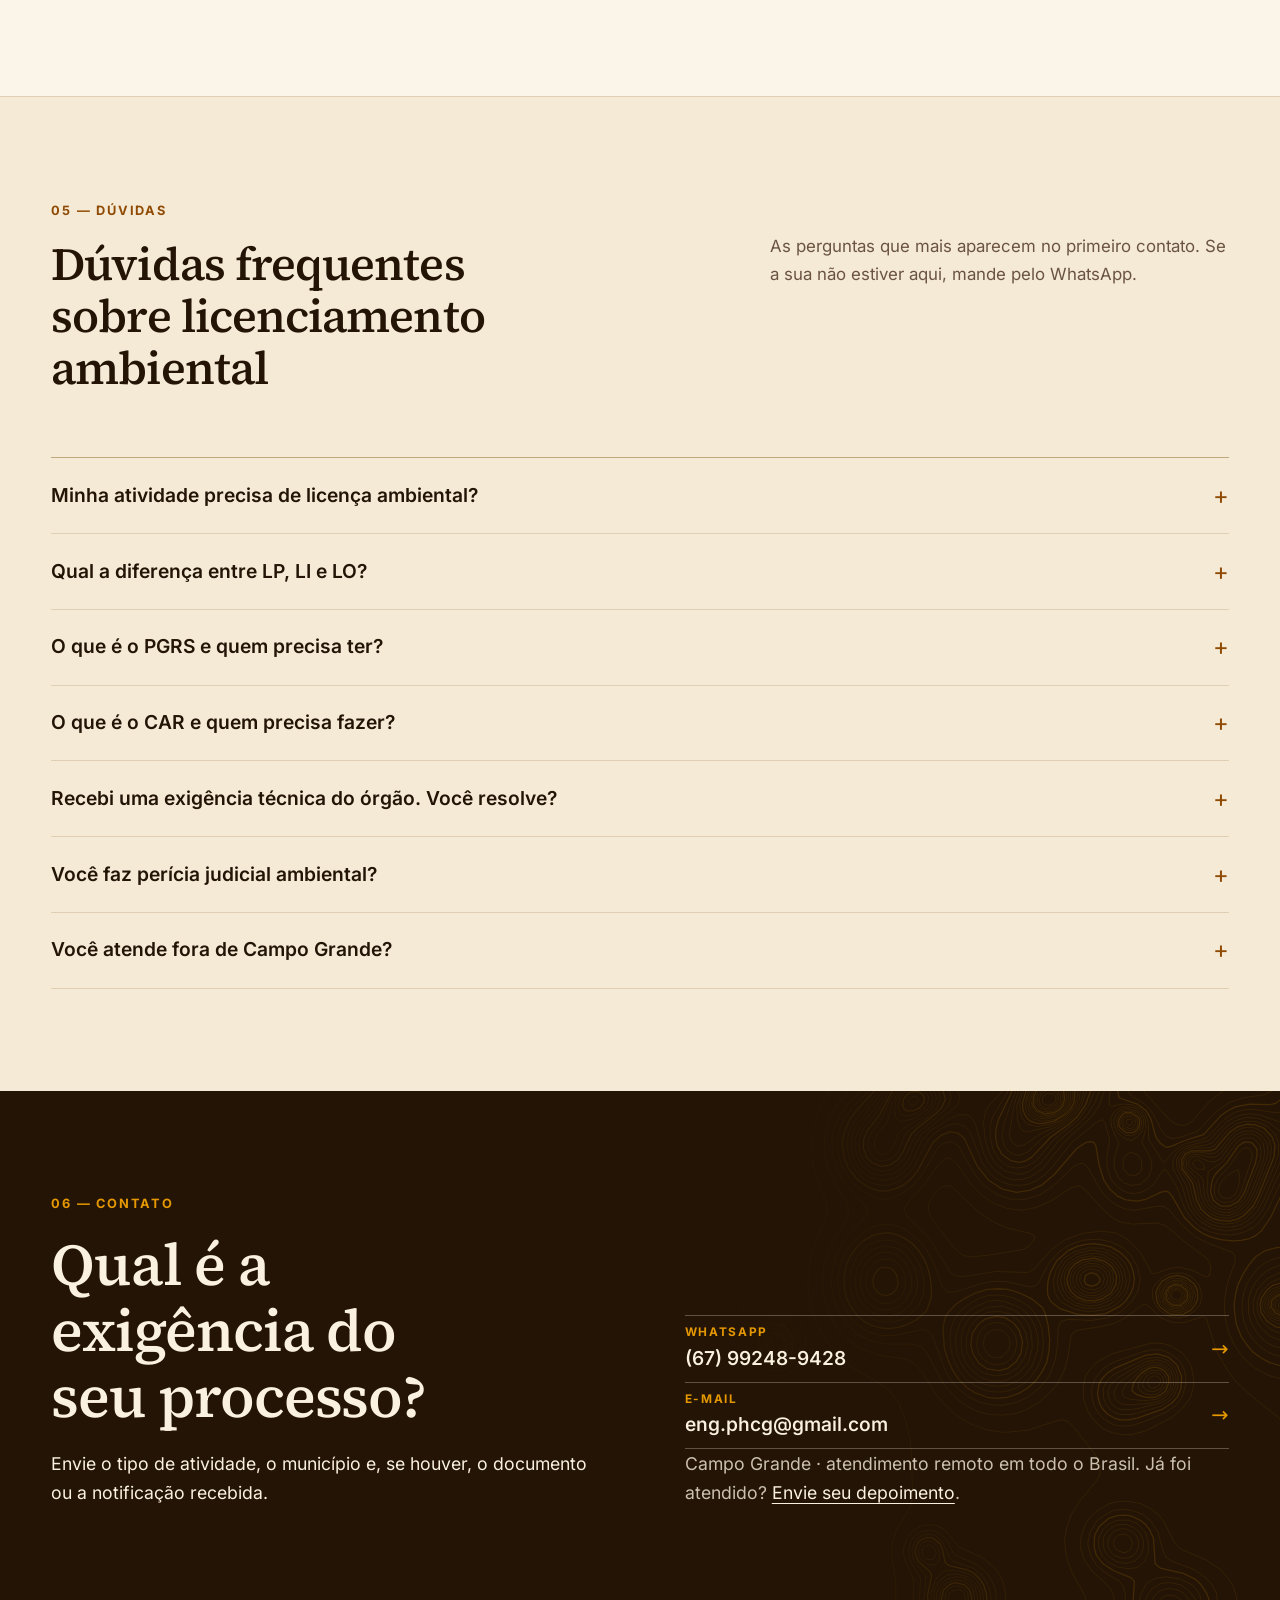
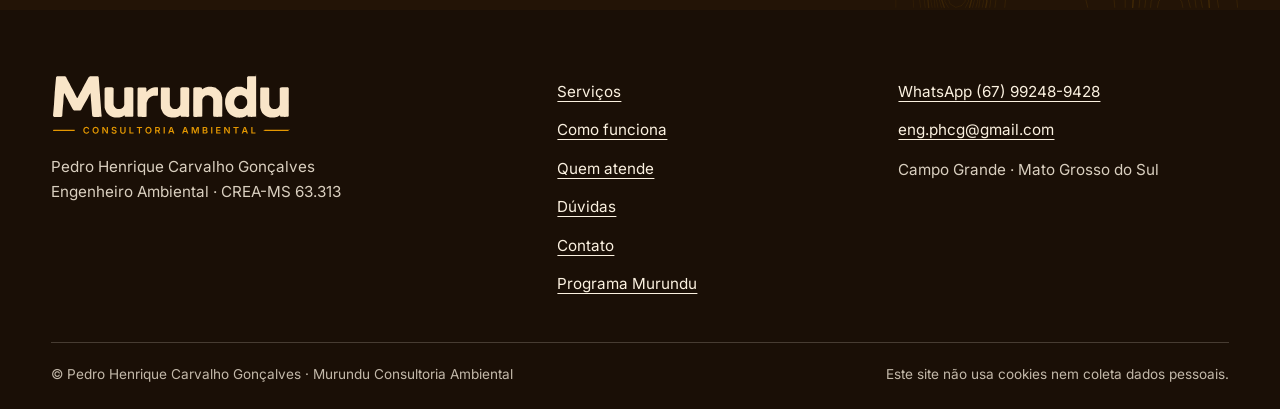
==== commit 914d3704: "Redesenho no idioma das grandes consultorias: grade em sistema, serviços como índice e textura de re" ====
--- a/index.html
+++ b/index.html
@@ -259,6 +259,15 @@
 </head>
 <body>
   <a class="skip-link" href="#conteudo">Ir para o conteúdo</a>
+  <div class="utility">
+    <div class="shell utility-inner">
+      <p>Consultoria em licenciamento ambiental · Campo Grande, MS</p>
+      <div class="utility-links">
+        <a href="https://wa.me/5567992489428">WhatsApp (67) 99248-9428</a>
+        <a href="mailto:eng.phcg@gmail.com">eng.phcg@gmail.com</a>
+      </div>
+    </div>
+  </div>
   <header class="site-header">
     <div class="shell header-inner">
       <a class="brand" href="#inicio" aria-label="Murundu Consultoria Ambiental — início">
@@ -279,9 +288,10 @@
 
   <main id="conteudo">
     <section class="hero" id="inicio" aria-labelledby="titulo-principal">
+      <div class="relief relief-fade-left" aria-hidden="true"></div>
       <div class="shell hero-grid">
         <div class="hero-copy">
-          <p class="context-line">Campo Grande · Mato Grosso do Sul · atendimento em todo o Brasil</p>
+          <p class="eyebrow">Campo Grande · Mato Grosso do Sul · atendimento em todo o Brasil</p>
           <h1 id="titulo-principal"><span class="h1-main">Licenciamento ambiental</span> <span class="h1-sub">para o seu empreendimento avançar.</span></h1>
           <p class="hero-lead">Consultoria para licenciar, regularizar e instruir processos ambientais de atividades urbanas e rurais — presencialmente em Mato Grosso do Sul e de forma remota em todo o Brasil, com viagens de campo quando o trabalho exigir.</p>
           <div class="hero-actions">
@@ -289,34 +299,31 @@
             <a class="text-link" href="#servicos">Ver serviços</a>
           </div>
         </div>
-        <div class="territory" aria-hidden="true">
-          <svg viewBox="0 0 560 520" role="presentation" preserveAspectRatio="xMidYMid slice">
-            <path d="M51 99c58-56 113-41 154-4 48 44 104 35 151-5 44-37 92-37 143 5"/>
-            <path d="M31 151c65-45 127-37 173 6 49 45 104 36 158-5 50-39 104-30 167 11"/>
-            <path d="M27 213c78-42 142-26 185 15 43 40 99 34 157-3 57-37 109-23 167 20"/>
-            <path d="M31 283c79-35 143-17 188 20 45 36 99 32 154 0 63-37 112-16 157 25"/>
-            <path d="M45 355c66-31 130-20 176 14 51 37 107 36 157 7 58-34 105-20 139 13"/>
-            <path d="M74 421c55-24 103-22 155 5 53 28 102 33 151 12 45-20 89-14 119 7"/>
-            <ellipse cx="281" cy="260" rx="150" ry="108"/>
-            <ellipse cx="281" cy="260" rx="105" ry="76"/>
-          </svg>
-          <img class="territory-mark" src="assets/marca/murundu_marca.svg" alt="" width="350" height="409">
-          <p>Leitura do território<br>para decisões documentadas.</p>
-        </div>
+        <aside class="hero-card" aria-label="Responsável técnico">
+          <p class="eyebrow">Responsável técnico</p>
+          <p class="hero-card-name">Pedro Henrique Carvalho Gonçalves</p>
+          <p class="hero-card-role">Engenheiro Ambiental · CREA-MS 63.313</p>
+          <ul class="hero-card-links">
+            <li><a href="https://wa.me/5567992489428">WhatsApp (67) 99248-9428</a></li>
+            <li><a href="mailto:eng.phcg@gmail.com">eng.phcg@gmail.com</a></li>
+            <li><span>Campo Grande, MS · remoto em todo o Brasil</span></li>
+          </ul>
+        </aside>
       </div>
       <div class="shell">
-        <ul class="trust-strip" aria-label="Credenciais">
-          <li><strong>CREA-MS 63.313</strong><span>Engenheiro Ambiental com registro e responsabilidade técnica</span></li>
-          <li><strong>Mais de 7 anos</strong><span>em licenciamento municipal, estadual e federal</span></li>
-          <li><strong>Ex-analista do IMASUL</strong><span>conhece o critério de análise do órgão</span></li>
-          <li><strong>UFMS · 2018</strong><span>Bacharel em Engenharia Ambiental</span></li>
+        <ul class="stats" aria-label="Em números">
+          <li><span class="stat-num">7+</span><span class="stat-label">anos em licenciamento ambiental</span></li>
+          <li><span class="stat-num">3</span><span class="stat-label">esferas de licenciamento: municipal, estadual e federal</span></li>
+          <li><span class="stat-num">2</span><span class="stat-label">lados do processo: consultoria e órgão licenciador</span></li>
+          <li><span class="stat-num">63.313</span><span class="stat-label">registro no CREA-MS · Engenheiro Ambiental</span></li>
         </ul>
       </div>
     </section>
 
-    <section class="inside-view section" aria-labelledby="titulo-experiencia-orgao">
+    <section class="inside-view section on-band" aria-labelledby="titulo-experiencia-orgao">
+      <div class="relief relief-fade-right" aria-hidden="true"></div>
       <div class="shell inside-view-layout">
-        <p class="experience-period">IMASUL · abr. 2022 — set. 2024</p>
+        <p class="eyebrow">IMASUL · abr. 2022 — set. 2024</p>
         <div>
           <h2 id="titulo-experiencia-orgao">Os dois lados do processo ambiental</h2>
           <p>Entre abril de 2022 e setembro de 2024 atuei como Analista Ambiental no IMASUL, o Instituto de Meio Ambiente de Mato Grosso do Sul, na gestão estadual de resíduos sólidos — pelo ICMS Ecológico e pelos sistemas de logística reversa — e na análise técnica do cumprimento de obrigações ambientais por municípios e empresas, à luz da legislação e dos critérios do órgão. Na consultoria, isso se traduz em estudo montado no formato que o órgão analisa e em exigência técnica respondida sem rodada perdida. É conhecimento do critério de análise — não atalho de tramitação.</p>
@@ -327,14 +334,19 @@
     <section class="services section" id="servicos" aria-labelledby="titulo-servicos">
       <div class="shell">
         <div class="section-heading">
-          <h2 id="titulo-servicos">Serviços de consultoria ambiental</h2>
+          <div>
+            <p class="eyebrow">01 — Serviços</p>
+            <h2 id="titulo-servicos">Serviços de consultoria ambiental</h2>
+          </div>
           <p>Cada demanda começa por uma exigência concreta. O trabalho técnico organiza as informações e os documentos necessários para responder ao processo.</p>
         </div>
-        <div class="service-grid">
+        <div class="service-list">
           <article class="service">
-            <svg class="service-icon" viewBox="0 0 24 24" aria-hidden="true" focusable="false"><path d="M14 3H7a2 2 0 0 0-2 2v14a2 2 0 0 0 2 2h10a2 2 0 0 0 2-2V8z"/><path d="M14 3v5h5"/><path d="m9 15 2 2 4-4"/></svg>
-            <h3>Licenciamento ambiental — LP, LI e LO</h3>
-            <p>Para instalar, operar, renovar ou regularizar um empreendimento, conduzo processos municipais, estaduais e federais.</p>
+            <div class="service-head">
+              <span class="service-num">01</span>
+              <h3>Licenciamento ambiental — LP, LI e LO</h3>
+              <p>Para instalar, operar, renovar ou regularizar um empreendimento, conduzo processos municipais, estaduais e federais.</p>
+            </div>
             <ul>
               <li>LP, LI e LO — licenças Prévia, de Instalação e de Operação —, autorização ambiental e comunicado.</li>
               <li>Regularização de atividade já em operação.</li>
@@ -344,9 +356,11 @@
             </ul>
           </article>
           <article class="service">
-            <svg class="service-icon" viewBox="0 0 24 24" aria-hidden="true" focusable="false"><circle cx="11" cy="11" r="6"/><path d="m20 20-4.2-4.2"/></svg>
-            <h3>Estudos ambientais e perícia judicial</h3>
-            <p>Quando o processo pede avaliação, projeto ou manifestação técnica, elaboro:</p>
+            <div class="service-head">
+              <span class="service-num">02</span>
+              <h3>Estudos ambientais e perícia judicial</h3>
+              <p>Quando o processo pede avaliação, projeto ou manifestação técnica, elaboro:</p>
+            </div>
             <ul>
               <li>EIA/RIMA, Estudo e Relatório de Impacto Ambiental; RCA/PCA, Relatório e Plano de Controle Ambiental.</li>
               <li>PBA, Plano Básico Ambiental, e PRAD, Plano de Recuperação de Áreas Degradadas.</li>
@@ -355,9 +369,11 @@
             </ul>
           </article>
           <article class="service">
-            <svg class="service-icon" viewBox="0 0 24 24" aria-hidden="true" focusable="false"><path d="M4 7h16M10 11v6M14 11v6M6 7l1 12a2 2 0 0 0 2 2h6a2 2 0 0 0 2-2l1-12M9 7V4h6v3"/></svg>
-            <h3>PGRS, PGRSS e resíduos sólidos</h3>
-            <p>Para atender ao licenciamento e estruturar controles ambientais, preparo:</p>
+            <div class="service-head">
+              <span class="service-num">03</span>
+              <h3>PGRS, PGRSS e resíduos sólidos</h3>
+              <p>Para atender ao licenciamento e estruturar controles ambientais, preparo:</p>
+            </div>
             <ul>
               <li>PGRS, Plano de Gerenciamento de Resíduos Sólidos, e PGRSS, o plano específico para resíduos de serviços de saúde.</li>
               <li>Logística reversa e ICMS Ecológico.</li>
@@ -365,9 +381,11 @@
             </ul>
           </article>
           <article class="service">
-            <svg class="service-icon" viewBox="0 0 24 24" aria-hidden="true" focusable="false"><path d="M12 3s6 6.5 6 11a6 6 0 0 1-12 0c0-4.5 6-11 6-11z"/></svg>
-            <h3>Outorga de água, DURH e saneamento</h3>
-            <p>Para regularizar o uso da água e reduzir impactos sobre o terreno, atuo em:</p>
+            <div class="service-head">
+              <span class="service-num">04</span>
+              <h3>Outorga de água, DURH e saneamento</h3>
+              <p>Para regularizar o uso da água e reduzir impactos sobre o terreno, atuo em:</p>
+            </div>
             <ul>
               <li>Outorga de direito de uso da água e DURH, Documento Único de Regularização Hídrica.</li>
               <li>Tratamento de efluentes, drenagem pluvial e reaproveitamento de água de chuva.</li>
@@ -375,9 +393,11 @@
             </ul>
           </article>
           <article class="service">
-            <svg class="service-icon" viewBox="0 0 24 24" aria-hidden="true" focusable="false"><path d="m12 3 9 5-9 5-9-5z"/><path d="m3 13 9 5 9-5"/></svg>
-            <h3>CAR, geoprocessamento e imóvel rural</h3>
-            <p>Para demonstrar as condições do imóvel e instruir decisões, realizo:</p>
+            <div class="service-head">
+              <span class="service-num">05</span>
+              <h3>CAR, geoprocessamento e imóvel rural</h3>
+              <p>Para demonstrar as condições do imóvel e instruir decisões, realizo:</p>
+            </div>
             <ul>
               <li>Geoprocessamento e sensoriamento remoto em QGIS, com mapas temáticos e análise espacial.</li>
               <li>Plantas e material gráfico e cartográfico em AutoCAD e Google Earth Pro, para instruir o processo.</li>
@@ -387,9 +407,11 @@
             </ul>
           </article>
           <article class="service">
-            <svg class="service-icon" viewBox="0 0 24 24" aria-hidden="true" focusable="false"><rect x="3" y="7" width="18" height="13" rx="2"/><path d="M9 7V5a2 2 0 0 1 2-2h2a2 2 0 0 1 2 2v2M3 13h18"/></svg>
-            <h3>ITR e apoio a licitações</h3>
-            <p>Quando a demanda combina documentação ambiental, tributária ou administrativa, ofereço apoio técnico para:</p>
+            <div class="service-head">
+              <span class="service-num">06</span>
+              <h3>ITR e apoio a licitações</h3>
+              <p>Quando a demanda combina documentação ambiental, tributária ou administrativa, ofereço apoio técnico para:</p>
+            </div>
             <ul>
               <li>ITR, Imposto Territorial Rural.</li>
               <li>Processos licitatórios.</li>
@@ -400,9 +422,12 @@
     </section>
 
     <section class="process section" id="processo" aria-labelledby="titulo-processo">
-      <div class="shell process-layout">
-        <div class="section-heading sticky-heading">
-          <h2 id="titulo-processo">Como funciona o licenciamento, passo a passo</h2>
+      <div class="shell">
+        <div class="section-heading">
+          <div>
+            <p class="eyebrow">02 — Como funciona</p>
+            <h2 id="titulo-processo">Como funciona o licenciamento, passo a passo</h2>
+          </div>
           <p>O caminho se ajusta ao tipo de atividade e ao órgão responsável, sem esconder as etapas essenciais.</p>
         </div>
         <ol class="process-list">
@@ -417,7 +442,10 @@
     <section class="work section" id="trabalhos" aria-labelledby="titulo-trabalhos">
       <div class="shell">
         <div class="section-heading">
-          <h2 id="titulo-trabalhos">Tipos de empreendimento já atendidos</h2>
+          <div>
+            <p class="eyebrow">03 — Atuação</p>
+            <h2 id="titulo-trabalhos">Tipos de empreendimento já atendidos</h2>
+          </div>
           <p>Exemplos identificados apenas pela natureza do empreendimento, preservando os clientes.</p>
         </div>
         <div class="work-list">
@@ -444,6 +472,7 @@
           <a class="button" href="https://murundu.app.br" target="_blank" rel="noopener">Conhecer o programa Murundu<span class="visually-hidden"> (abre em nova aba)</span></a>
         </div>
         <div class="software-card">
+          <div class="relief relief-fade-top" aria-hidden="true"></div>
           <img src="assets/marca/murundu_marca.svg" alt="" width="350" height="409">
           <p class="software-card-title">Do dado oficial ao caderno técnico</p>
           <ul class="software-chips" aria-label="Temas da caracterização">
@@ -466,6 +495,7 @@
           <p class="profile-title">Engenheiro Ambiental · CREA-MS 63.313</p>
         </div>
         <div class="profile-copy">
+          <p class="eyebrow">04 — Quem atende</p>
           <h2 id="titulo-perfil">Responsabilidade técnica com nome e registro</h2>
           <p>Bacharel em Engenharia Ambiental pela Universidade Federal de Mato Grosso do Sul (UFMS), formação concluída em 2018.</p>
           <p>Mais de 7 anos de experiência em licenciamento ambiental municipal, estadual e federal, com atuação na consultoria privada antes e depois do período como Analista Ambiental no IMASUL.</p>
@@ -522,29 +552,13 @@
       </div>
     </section>
 
-    <section class="testimonials section" id="depoimentos" aria-labelledby="titulo-depoimentos">
-      <div class="shell testimonials-layout">
-        <div>
-          <h2 id="titulo-depoimentos">Já foi atendido? Conte como foi.</h2>
-          <p>Os depoimentos publicados neste site vêm de clientes que autorizaram, por escrito, o uso do texto e do nome. Nada é editado em seu sentido nem publicado sem esse aval.</p>
-        </div>
-        <div class="testimonials-body">
-          <!-- Depoimentos aprovados entram aqui, um <figure class="depoimento"> por cliente:
-          <figure class="depoimento">
-            <blockquote><p>Texto autorizado pelo cliente.</p></blockquote>
-            <figcaption><strong>Nome</strong><span>Cargo, empresa · tipo de serviço</span></figcaption>
-          </figure>
-          -->
-          <p class="testimonials-empty">Seu relato ajuda outras pessoas a escolher com segurança. Ele chega por e-mail, e a publicação só acontece com a sua autorização.</p>
-          <a class="button" href="mailto:eng.phcg@gmail.com?subject=Depoimento%20sobre%20a%20Murundu%20Consultoria%20Ambiental&amp;body=Nome%3A%0ACargo%20e%20empresa%20%28opcional%29%3A%0ATipo%20de%20servi%C3%A7o%20contratado%3A%0A%0ADepoimento%3A%0A%0A%0AAutorizo%20a%20publica%C3%A7%C3%A3o%20deste%20depoimento%2C%20com%20o%20nome%20informado%20acima%2C%20no%20site%20murundu.eng.br%3F%20%28responda%20SIM%20ou%20N%C3%83O%29">Enviar meu depoimento</a>
-        </div>
-      </div>
-    </section>
-
     <section class="faq section" id="duvidas" aria-labelledby="titulo-duvidas">
       <div class="shell">
         <div class="section-heading">
-          <h2 id="titulo-duvidas">Dúvidas frequentes sobre licenciamento ambiental</h2>
+          <div>
+            <p class="eyebrow">05 — Dúvidas</p>
+            <h2 id="titulo-duvidas">Dúvidas frequentes sobre licenciamento ambiental</h2>
+          </div>
           <p>As perguntas que mais aparecem no primeiro contato. Se a sua não estiver aqui, mande pelo WhatsApp.</p>
         </div>
         <div class="faq-list">
@@ -580,17 +594,21 @@
       </div>
     </section>
 
-    <section class="contact section" id="contato" aria-labelledby="titulo-contato">
+    <section class="contact section on-band" id="contato" aria-labelledby="titulo-contato">
+      <div class="relief relief-fade-left" aria-hidden="true"></div>
       <div class="shell contact-layout">
         <div>
+          <p class="eyebrow">06 — Contato</p>
           <h2 id="titulo-contato">Qual é a exigência do seu processo?</h2>
           <p>Envie o tipo de atividade, o município e, se houver, o documento ou a notificação recebida.</p>
         </div>
-        <address class="contact-links">
-          <a class="button button-light" href="https://wa.me/5567992489428">WhatsApp (67) 99248-9428</a>
-          <a class="button button-outline" href="mailto:eng.phcg@gmail.com">eng.phcg@gmail.com</a>
-          <span>Campo Grande · atendimento remoto em todo o Brasil</span>
-        </address>
+        <div>
+          <address class="contact-links">
+            <a class="contact-row" href="https://wa.me/5567992489428"><span class="contact-row-text"><small>WhatsApp</small>(67) 99248-9428</span></a>
+            <a class="contact-row" href="mailto:eng.phcg@gmail.com"><span class="contact-row-text"><small>E-mail</small>eng.phcg@gmail.com</span></a>
+          </address>
+          <p class="contact-note">Campo Grande · atendimento remoto em todo o Brasil. Já foi atendido? <a href="mailto:eng.phcg@gmail.com?subject=Depoimento%20sobre%20a%20Murundu%20Consultoria%20Ambiental&amp;body=Nome%3A%0ACargo%20e%20empresa%20%28opcional%29%3A%0ATipo%20de%20servi%C3%A7o%20contratado%3A%0A%0ADepoimento%3A%0A%0A%0AAutorizo%20a%20publica%C3%A7%C3%A3o%20deste%20depoimento%2C%20com%20o%20nome%20informado%20acima%2C%20no%20site%20murundu.eng.br%3F%20%28responda%20SIM%20ou%20N%C3%83O%29">Envie seu depoimento</a>.</p>
+        </div>
       </div>
     </section>
   </main>
@@ -621,9 +639,5 @@
     </div>
   </footer>
 
-  <a class="whatsapp-float" href="https://wa.me/5567992489428" aria-label="Falar pelo WhatsApp">
-    <svg viewBox="0 0 24 24" aria-hidden="true" focusable="false"><path d="M20 11.5a8 8 0 0 1-11.9 7L4 20l1.5-4A8 8 0 1 1 20 11.5z"/><path d="M9 8.5c0 3 3 6 6 6l1-1.5-2-1-1 .8c-.8-.3-1.700-1.200-2-2l.8-1-1-2z"/></svg>
-    <span>WhatsApp</span>
-  </a>
 </body>
 </html>
--- a/assets/styles.css
+++ b/assets/styles.css
@@ -18,6 +18,7 @@
   src: url("fonts/source-serif-4-latin-wght-normal.woff2") format("woff2-variations"), url("fonts/source-serif-4-latin-wght-normal.woff2") format("woff2");
   unicode-range: U+0000-00FF, U+0131, U+0152-0153, U+02BB-02BC, U+02C6, U+02DA, U+02DC, U+0304, U+0308, U+0329, U+2000-206F, U+20AC, U+2122, U+2191, U+2193, U+2212, U+2215, U+FEFF, U+FFFD;
 }
+
 
 :root {
   color-scheme: light dark;
@@ -31,14 +32,15 @@
      · laranja sobre a tinta escura dá ~3,6:1; ali o destaque é o âmbar
        (~7,5:1). */
   --sand: #fbf4e8;
-  --paper: #fffbf3;
-  --card: #ffffff;
+  --paper: #f5ead6;
   --band: #231406;
+  --footer: #1a0f06;
   --on-dark: #fbf1e0;
   --heading: #231406;
   --ink: #2a1b0e;
   --muted: #6a5441;
-  --line: #e2d2b8;
+  --line: #e0cfb2;
+  --line-strong: #bfa77d;
   --accent-fill: #ae5a04;
   --accent-line: #ae5a04;
   --accent-text: #8f4a03;
@@ -47,361 +49,336 @@
   --button-bg: #ae5a04;
   --button-hover: #8f4a03;
   --button-text: #fff9ee;
+  --relief: rgb(143 74 3 / 34%);
+  --relief-band: rgb(229 152 1 / 30%);
   --focus: #005fcc;
-  --whatsapp: #1c7a4a;
   --font-body: "Inter Variable", system-ui, -apple-system, "Segoe UI", Roboto, Arial, sans-serif;
   --font-display: "Source Serif 4 Variable", Georgia, "Times New Roman", serif;
-  --max-width: 76rem;
-  --reading-width: 46rem;
-  --radius-small: 0.35rem;
+  --max-width: 78rem;
+  --reading-width: 44rem;
+  --radius: 2px;
   --space-page: clamp(1.15rem, 4vw, 3.5rem);
-  --space-section: clamp(4.75rem, 9vw, 8.5rem);
-  --shadow: 0 0.8rem 2.5rem rgb(35 20 6 / 14%);
+  --space-section: clamp(4rem, 8vw, 7rem);
 }
 
 @media (prefers-color-scheme: dark) {
   :root {
     --sand: #1a1008;
-    --paper: #241710;
-    --card: #2d1c0f;
-    --band: #33200f;
+    --paper: #221509;
+    --band: #2e1c0e;
+    --footer: #120b05;
     --heading: #f9e5c8;
     --ink: #f3e8d6;
     --muted: #cdbba3;
-    --line: #4b3724;
+    --line: #3d2b19;
+    --line-strong: #6b5236;
     --accent-line: #e59801;
     --accent-text: #f0a92a;
     --button-bg: #e59801;
     --button-hover: #f2ad2e;
     --button-text: #231406;
+    --relief: rgb(229 152 1 / 26%);
     --focus: #85b9ff;
-    --whatsapp: #8fd3ae;
-    --shadow: 0 0.8rem 2.5rem rgb(0 0 0 / 35%);
   }
 }
 
 *, *::before, *::after { box-sizing: border-box; }
-html { scroll-behavior: smooth; }
+html { scroll-behavior: smooth; scroll-padding-top: 5.5rem; }
 body {
   margin: 0;
   overflow-x: hidden;
   background: var(--sand);
   color: var(--ink);
   font-family: var(--font-body);
-  font-size: 1rem;
+  font-size: 1.0625rem;
   line-height: 1.65;
   text-rendering: optimizeLegibility;
+  -webkit-font-smoothing: antialiased;
 }
 a { color: inherit; }
+img { max-width: 100%; }
 svg { display: block; max-width: 100%; }
-.shell { width: min(100% - (2 * var(--space-page)), var(--max-width)); margin-inline: auto; }
-.section { padding-block: var(--space-section); }
-.skip-link {
-  position: fixed;
-  z-index: 20;
-  inset: 0 auto auto 0;
-  padding: 0.8rem 1rem;
-  background: var(--focus);
-  color: var(--on-dark);
-  transform: translateY(-110%);
-}
+.shell { position: relative; width: min(100% - (2 * var(--space-page)), var(--max-width)); margin-inline: auto; }
+.section { position: relative; padding-block: var(--space-section); border-top: 1px solid var(--line); }
+.visually-hidden { position: absolute; width: 1px; height: 1px; margin: -1px; padding: 0; overflow: hidden; clip-path: inset(50%); white-space: nowrap; border: 0; }
+.skip-link { position: fixed; z-index: 30; inset: 0 auto auto 0; padding: 0.8rem 1rem; background: var(--focus); color: #fff; transform: translateY(-110%); }
 .skip-link:focus { transform: translateY(0); }
 :focus-visible { outline: 0.2rem solid var(--focus); outline-offset: 0.22rem; }
 
-.site-header {
-  position: sticky;
-  z-index: 10;
-  top: 0;
-  border-bottom: 1px solid var(--line);
-  background: color-mix(in srgb, var(--sand) 92%, transparent);
-  backdrop-filter: blur(0.7rem);
-}
+/* RELEVO — a textura cartográfica da marca: curvas de nível de um campo de
+   murundus (assets/gerar_relevo.py). O SVG só tem traços; aqui ele é MÁSCARA e
+   a cor vem do tema. `.relief` faz o esmaecimento; o ::before desenha. */
+.relief { position: absolute; inset: 0; z-index: 0; overflow: hidden; pointer-events: none; color: var(--relief); }
+.relief::before { position: absolute; inset: 0; content: ""; }
+/* Sem suporte a máscara, a textura SOME (em vez de virar um retângulo sólido). */
+@supports ((mask: url("relevo.svg")) or (-webkit-mask: url("relevo.svg"))) {
+  .relief::before { background: currentColor; -webkit-mask: url("relevo.svg") center / cover no-repeat; mask: url("relevo.svg") center / cover no-repeat; }
+}
+.relief-fade-left { -webkit-mask-image: linear-gradient(90deg, transparent 8%, #000 62%); mask-image: linear-gradient(90deg, transparent 8%, #000 62%); }
+.relief-fade-right { -webkit-mask-image: linear-gradient(270deg, transparent 8%, #000 62%); mask-image: linear-gradient(270deg, transparent 8%, #000 62%); }
+.relief-fade-top { -webkit-mask-image: linear-gradient(180deg, transparent 0%, #000 70%); mask-image: linear-gradient(180deg, transparent 0%, #000 70%); }
+.on-band .relief, .relief-on-band { color: var(--relief-band); }
+
+/* Barra institucional */
+.utility { background: var(--band); color: var(--on-dark); font-size: 0.82rem; }
+.utility-inner { min-height: 2.5rem; display: flex; align-items: center; justify-content: space-between; gap: 1rem; }
+.utility p { margin: 0; opacity: 0.85; }
+.utility-links { display: flex; gap: 1.5rem; }
+.utility-links a { min-height: 2.5rem; display: inline-flex; align-items: center; text-decoration: none; }
+.utility-links a:hover { color: var(--accent-on-band); text-decoration: underline; text-underline-offset: 0.25rem; }
+
+.site-header { position: sticky; z-index: 20; top: 0; border-bottom: 1px solid var(--line); background: color-mix(in srgb, var(--sand) 94%, transparent); backdrop-filter: blur(0.6rem); }
 .header-inner { min-height: 4.75rem; display: flex; align-items: center; justify-content: space-between; gap: 1rem; }
 .brand { display: inline-flex; align-items: center; text-decoration: none; line-height: 0; }
-/* O logotipo da marca (símbolo vetorial, 944x246): <picture> troca para a
-   versão clara no tema escuro, onde a palavra em tinta sumiria. */
 .brand-logo { display: block; width: auto; height: 3rem; }
-nav { display: flex; align-items: center; gap: clamp(0.5rem, 1.6vw, 1.5rem); }
-.header-link { min-height: 2.75rem; display: inline-flex; align-items: center; padding-inline: 0.25rem; font-size: 0.95rem; font-weight: 600; text-decoration: none; border-bottom: 2px solid transparent; }
-.header-link:hover { border-bottom-color: var(--accent-line); }
+nav { display: flex; align-items: center; gap: clamp(0.75rem, 2vw, 2rem); }
+.header-link { position: relative; min-height: 2.75rem; display: inline-flex; align-items: center; font-size: 0.93rem; font-weight: 560; text-decoration: none; }
+.header-link::after { position: absolute; right: 0; bottom: 0.55rem; left: 0; height: 2px; background: var(--accent-line); content: ""; transform: scaleX(0); transform-origin: left; transition: transform 0.2s; }
+.header-link:hover::after { transform: scaleX(1); }
 .cta-short { display: none; }
+
 .button {
   min-height: 3.25rem;
   display: inline-flex;
   align-items: center;
   justify-content: center;
-  padding: 0.75rem 1.4rem;
+  gap: 0.7rem;
+  padding: 0.75rem 1.5rem;
   border: 1px solid var(--button-bg);
-  border-radius: var(--radius-small);
+  border-radius: var(--radius);
   background: var(--button-bg);
   color: var(--button-text);
-  font-weight: 720;
+  font-weight: 620;
+  letter-spacing: 0.01em;
   text-align: center;
   text-decoration: none;
-  transition: background-color 0.15s, transform 0.15s, box-shadow 0.15s;
-}
-.button:hover { background: var(--button-hover); border-color: var(--button-hover); transform: translateY(-1px); box-shadow: var(--shadow); }
-.button-small { min-height: 2.75rem; padding-block: 0.55rem; font-size: 0.9rem; }
+  transition: background-color 0.15s, border-color 0.15s;
+}
+.button::after { content: "\2192"; transition: transform 0.2s; }
+.button:hover { border-color: var(--button-hover); background: var(--button-hover); }
+.button:hover::after { transform: translateX(0.25rem); }
+.button-small { min-height: 2.6rem; padding: 0.5rem 1.1rem; font-size: 0.9rem; }
+.button-small::after { content: none; }
 .button-light { border-color: var(--on-dark); background: var(--on-dark); color: var(--accent-deep); }
-.button-light:hover { border-color: var(--on-dark); background: var(--on-dark); }
-.button-outline { border-color: color-mix(in srgb, var(--on-dark) 70%, transparent); background: transparent; color: var(--on-dark); }
-.button-outline:hover { background: color-mix(in srgb, var(--on-dark) 14%, transparent); }
-.text-link { min-height: 2.75rem; display: inline-flex; align-items: center; color: var(--heading); font-weight: 720; text-underline-offset: 0.28rem; }
-
-.hero {
-  padding-top: clamp(3rem, 7vw, 6rem);
-  background:
-    radial-gradient(60rem 34rem at 85% 0%, color-mix(in srgb, var(--accent-line) 14%, transparent), transparent 70%),
-    var(--sand);
-}
-.hero-grid { display: grid; grid-template-columns: minmax(0, 1.2fr) minmax(18rem, 0.8fr); align-items: center; gap: clamp(2rem, 6vw, 6rem); }
-.context-line { display: inline-block; margin: 0 0 1.4rem; padding: 0.35rem 0.85rem; border: 1px solid var(--line); border-radius: 2rem; background: var(--paper); color: var(--accent-text); font-size: 0.9rem; font-weight: 720; }
+.button-light:hover { border-color: #fff; background: #fff; }
+.button-outline { border-color: color-mix(in srgb, var(--on-dark) 55%, transparent); background: transparent; color: var(--on-dark); }
+.button-outline:hover { border-color: var(--on-dark); background: color-mix(in srgb, var(--on-dark) 10%, transparent); }
+.text-link { min-height: 2.75rem; display: inline-flex; align-items: center; gap: 0.6rem; color: var(--heading); font-weight: 620; text-decoration: none; border-bottom: 1px solid var(--line-strong); }
+.text-link::after { content: "\2192"; transition: transform 0.2s; }
+.text-link:hover { border-bottom-color: var(--accent-line); }
+.text-link:hover::after { transform: translateX(0.25rem); }
+
+.eyebrow { margin: 0 0 1.1rem; color: var(--accent-text); font-size: 0.8rem; font-weight: 700; letter-spacing: 0.14em; text-transform: uppercase; }
+.on-band .eyebrow { color: var(--accent-on-band); }
+
 h1, h2, h3, p { overflow-wrap: break-word; }
 /* TÍTULO NUNCA É HIFENIZADO. `hyphens: auto` não hifeniza só a palavra que não
    cabe na coluna: o navegador hifeniza sempre que a palavra não cabe no FIM da
    linha corrente, mesmo quando caberia inteira na linha de baixo. Foi assim que
    "empreendimento" virou "empreendi-/mento" e "consultoria" virou "con-/sultoria"
-   no celular — e este comentário já afirmou o contrário (que a hifenização
-   protegia o título). ⚠️ Só aparece com dicionário pt-BR instalado: o Chromium
-   headless de teste NÃO o tem, então a medição de máquina de build era cega a
-   este defeito. Por isso o remédio é ESTRUTURAL, e não "medir de novo":
+   no celular. ⚠️ Só aparece com dicionário pt-BR instalado: o Chromium headless
+   de teste NÃO o tem, então a medição de máquina de build era cega a este
+   defeito. Por isso o remédio é ESTRUTURAL:
    · `hyphens: manual` — nenhuma quebra de palavra, em nenhum navegador;
    · o tamanho de cada título é dimensionado para a palavra mais longa CABER
-     inteira na coluna (medido por scripts/medir_titulos.js, que também acusa
-     qualquer palavra partida entre linhas);
-   · `overflow-wrap: break-word` fica só como última rede, e a medição prova
-     que ela nunca é acionada. */
+     inteira na coluna (scripts/medir_titulos.js acusa palavra partida);
+   · `overflow-wrap: break-word` fica só como última rede. */
 h1, h2, h3 { margin-top: 0; color: var(--heading); font-family: var(--font-display); line-height: 1.12; letter-spacing: -0.02em; hyphens: manual; text-wrap: balance; }
 /* Palavra composta com hífen real ("lava-jato") quebraria no hífen. */
 .nao-quebra { white-space: nowrap; }
-/* Título principal em DOIS NÍVEIS: uma linha de marca, forte, e o complemento
-   mais leve e na cor de destaque. A hierarquia dispensa quebra forçada: cada
-   nível quebra só entre palavras, e a palavra mais longa ("empreendimento") é
-   medida contra a coluna mais estreita (320 px). */
-h1 { margin-bottom: 1.5rem; font-size: 1rem; font-weight: 650; }
-.h1-main { display: block; font-size: clamp(2.3rem, 5.4vw, 4.5rem); font-weight: 650; letter-spacing: -0.03em; line-height: 1.04; }
-.h1-sub { display: block; margin-top: 0.7rem; color: var(--accent-text); font-size: clamp(1.4rem, 2.6vw, 2.25rem); font-weight: 440; letter-spacing: -0.015em; line-height: 1.2; }
-/* Teto do h2 medido a 1920 px: o mais apertado é o do bloco de processo, numa
-   coluna de 462 px, e a palavra mais longa ("acompanhamento") só cabe até
-   56,3 px. 3.3rem = 52,8 px deixa ~6% de folga. */
-h2 { margin-bottom: 1.15rem; font-size: clamp(2rem, 4vw, 3.3rem); font-weight: 620; }
-h3 { margin-bottom: 0.8rem; font-size: clamp(1.25rem, 2vw, 1.55rem); font-weight: 650; }
-.hero-lead { max-width: 40rem; margin: 0; color: var(--muted); font-size: clamp(1.08rem, 1.6vw, 1.25rem); }
-.hero-actions { display: flex; flex-wrap: wrap; align-items: center; gap: 1rem 1.5rem; margin-top: 2rem; }
-/* Painel do símbolo. O fundo é SEMPRE o creme da marca, nos dois temas: o
-   símbolo tem camadas em tinta escura (#231406) que sumiriam sobre um painel
-   escuro. As curvas de nível ficam atrás, em laranja de baixo contraste. */
-.territory {
-  position: relative;
-  min-width: 0;
-  min-height: 26rem;
-  display: grid;
-  grid-template-rows: 1fr auto;
-  gap: 1rem;
-  overflow: hidden;
-  padding: clamp(1.25rem, 3vw, 2rem);
-  border-radius: 0.75rem;
-  background: #f9e5c8;
-  color: rgb(174 90 4 / 32%);
-  box-shadow: var(--shadow);
-}
-.territory svg { position: absolute; inset: 0; width: 100%; height: 100%; max-width: none; -webkit-mask-image: linear-gradient(#000 62%, transparent 84%); mask-image: linear-gradient(#000 62%, transparent 84%); }
-.territory path, .territory ellipse { fill: none; stroke: currentColor; stroke-width: 1.5; vector-effect: non-scaling-stroke; }
-/* O símbolo é VETOR (assets/marca/murundu_marca.svg, traçado da arte por
-   assets/vetorizar_marca.py), então fica nítido em qualquer tamanho e em
-   qualquer densidade de tela. */
-.territory-mark { position: relative; align-self: center; justify-self: center; width: min(13.5rem, 62%); height: auto; }
-.territory p { position: relative; margin: 0; color: #231406; font-size: 1.05rem; font-weight: 700; }
-
-.trust-strip {
-  display: grid;
-  grid-template-columns: repeat(4, minmax(0, 1fr));
-  margin: clamp(3rem, 6vw, 5rem) 0 0;
-  padding: 0;
-  list-style: none;
-  border: 1px solid var(--line);
-  border-bottom: 0;
-  background: var(--paper);
-  transform: translateY(1px);
-}
-.trust-strip li { padding: 1.4rem clamp(1rem, 2vw, 1.6rem); border-right: 1px solid var(--line); }
-.trust-strip li:last-child { border-right: 0; }
-.trust-strip strong { display: block; color: var(--heading); font-size: 1.1rem; line-height: 1.25; }
-.trust-strip span { display: block; margin-top: 0.3rem; color: var(--muted); font-size: 0.9rem; line-height: 1.45; }
-
-.inside-view { border-block: 1px solid var(--line); background: var(--band); color: var(--on-dark); }
-.inside-view-layout { display: grid; grid-template-columns: minmax(12rem, 0.55fr) minmax(0, 1.45fr); gap: clamp(2rem, 7vw, 7rem); }
-.experience-period { margin: 0; color: var(--accent-on-band); font-weight: 760; }
-.inside-view h2 { max-width: 16ch; color: var(--on-dark); }
-.inside-view-layout > div > p { max-width: var(--reading-width); margin-bottom: 0; font-size: clamp(1.08rem, 1.7vw, 1.25rem); }
-
-.section-heading { display: grid; grid-template-columns: minmax(0, 0.9fr) minmax(16rem, 1.1fr); align-items: end; gap: 2rem; margin-bottom: clamp(2.5rem, 5vw, 4.5rem); }
-.section-heading h2, .section-heading p { margin-bottom: 0; }
-.section-heading p { max-width: var(--reading-width); color: var(--muted); }
-.services { border-top: 1px solid var(--line); background: var(--sand); }
-.service-grid { display: grid; grid-template-columns: repeat(2, minmax(0, 1fr)); border-top: 1px solid var(--line); border-left: 1px solid var(--line); }
-.service { min-width: 0; padding: clamp(1.5rem, 3vw, 2.5rem); border-right: 1px solid var(--line); border-bottom: 1px solid var(--line); background: var(--paper); transition: background-color 0.2s, box-shadow 0.2s; }
-.service:hover { background: var(--card); box-shadow: inset 0 0.25rem 0 var(--accent-line); }
-.service-icon { width: 2.75rem; height: 2.75rem; margin-bottom: 1.1rem; padding: 0.6rem; border-radius: 0.6rem; background: var(--band); fill: none; stroke: var(--accent-on-band); stroke-width: 1.7; stroke-linecap: round; stroke-linejoin: round; }
-.service p { max-width: 44rem; margin: 0; color: var(--muted); }
-.service ul { margin: 1.1rem 0 0; padding-left: 1.2rem; color: var(--muted); }
-.service li + li { margin-top: 0.65rem; }
-.service li::marker { color: var(--accent-line); }
-
-.process { background: var(--band); color: var(--on-dark); }
-.process h2 { color: var(--on-dark); }
-.process-layout { display: grid; grid-template-columns: minmax(0, 0.85fr) minmax(20rem, 1.15fr); gap: clamp(3rem, 8vw, 8rem); }
-.process .section-heading { display: block; margin: 0; }
-.process .section-heading p { color: var(--on-dark); opacity: 0.82; }
-.process-list { margin: 0; padding: 0; list-style: none; counter-reset: steps; }
-.process-list li { counter-increment: steps; display: grid; grid-template-columns: 3.5rem 1fr; gap: 0 1rem; padding: 1.4rem 0; border-top: 1px solid color-mix(in srgb, var(--on-dark) 30%, transparent); }
-.process-list li::before { content: counter(steps, decimal-leading-zero); grid-row: 1 / 3; color: var(--accent-on-band); font-weight: 760; }
-.process-list strong { color: var(--on-dark); font-size: 1.18rem; }
-.process-list span { opacity: 0.82; }
-
-.work-list { display: grid; grid-template-columns: repeat(4, minmax(0, 1fr)); gap: 1px; background: var(--line); border: 1px solid var(--line); }
-.work-list article { min-width: 0; padding: clamp(1.3rem, 2.5vw, 2rem); background: var(--sand); }
-.work-list span { display: block; margin-bottom: 2.5rem; color: var(--accent-text); font-size: 0.86rem; font-weight: 700; }
-.work-list p { margin-bottom: 0; color: var(--muted); }
-
-.eyebrow { margin: 0 0 1rem; color: var(--accent-text); font-size: 0.9rem; font-weight: 760; letter-spacing: 0.1em; text-transform: uppercase; }
-.visually-hidden { position: absolute; width: 1px; height: 1px; margin: -1px; padding: 0; overflow: hidden; clip-path: inset(50%); white-space: nowrap; border: 0; }
-
-.software { border-block: 1px solid var(--line); background: var(--paper); }
-.software-layout { display: grid; grid-template-columns: minmax(0, 1.15fr) minmax(0, 0.85fr); align-items: center; gap: clamp(2.5rem, 7vw, 7rem); }
-.software-copy h2 { max-width: 24ch; font-size: clamp(1.9rem, 3.4vw, 3rem); }
-.software-copy > p { max-width: var(--reading-width); margin-top: 0; font-size: 1.12rem; }
+h1 { margin-bottom: 1.5rem; font-size: 1rem; font-weight: 600; }
+.h1-main { display: block; font-size: clamp(2.35rem, 5.4vw, 4.6rem); font-weight: 600; letter-spacing: -0.03em; line-height: 1.04; }
+.h1-sub { display: block; margin-top: 0.7rem; color: var(--accent-text); font-size: clamp(1.4rem, 2.5vw, 2.15rem); font-weight: 420; letter-spacing: -0.015em; line-height: 1.2; }
+h2 { margin-bottom: 1.15rem; font-size: clamp(1.95rem, 3.6vw, 3rem); font-weight: 560; }
+h3 { margin-bottom: 0.8rem; font-size: clamp(1.25rem, 2vw, 1.5rem); font-weight: 600; }
+
+/* Cabeçalho de seção: o mesmo em TODAS — rótulo numerado, título à esquerda,
+   texto de apoio à direita. A repetição é o que dá ar de sistema. */
+.section-heading { display: grid; grid-template-columns: minmax(0, 7fr) minmax(0, 5fr); align-items: start; gap: 1.5rem clamp(2rem, 6vw, 6rem); margin-bottom: clamp(2.5rem, 5vw, 4rem); }
+.section-heading h2 { margin-bottom: 0; max-width: 20ch; }
+.section-heading > p { margin: 2.1rem 0 0; max-width: 34rem; color: var(--muted); font-size: 1.05rem; }
+
+/* TOPO */
+.hero { position: relative; padding-top: clamp(3rem, 6vw, 5.5rem); }
+.hero .relief { inset: 0 0 0 30%; }
+.hero-grid { position: relative; z-index: 1; display: grid; grid-template-columns: minmax(0, 1.3fr) minmax(18rem, 0.7fr); align-items: start; gap: clamp(2rem, 6vw, 6rem); }
+.hero-lead { max-width: 40rem; margin: 0; color: var(--muted); font-size: clamp(1.08rem, 1.5vw, 1.22rem); }
+.hero-actions { display: flex; flex-wrap: wrap; align-items: center; gap: 1rem 2rem; margin-top: 2.2rem; }
+.hero-card { padding: clamp(1.5rem, 3vw, 2.25rem); border: 1px solid var(--line-strong); border-top: 3px solid var(--accent-line); border-radius: var(--radius); background: var(--sand); }
+.hero-card-name { margin: 0; color: var(--heading); font-family: var(--font-display); font-size: 1.4rem; font-weight: 600; line-height: 1.2; }
+.hero-card-role { margin: 0.4rem 0 1.4rem; color: var(--muted); font-size: 0.95rem; }
+.hero-card-links { margin: 0; padding: 0; list-style: none; border-top: 1px solid var(--line); }
+.hero-card-links li { border-bottom: 1px solid var(--line); }
+.hero-card-links a, .hero-card-links span { min-height: 3.1rem; display: flex; align-items: center; justify-content: space-between; gap: 1rem; font-size: 0.95rem; text-decoration: none; }
+.hero-card-links a { font-weight: 620; }
+.hero-card-links a::after { color: var(--accent-text); content: "\2192"; transition: transform 0.2s; }
+.hero-card-links a:hover::after { transform: translateX(0.25rem); }
+.hero-card-links span { color: var(--muted); }
+
+/* Números — todos derivados do texto que já está na página */
+.stats { position: relative; z-index: 1; display: grid; background: var(--sand); grid-template-columns: repeat(4, minmax(0, 1fr)); margin: clamp(3.5rem, 7vw, 6rem) 0 0; padding: 0; list-style: none; border-top: 1px solid var(--line-strong); }
+.stats li { padding: 1.6rem clamp(1rem, 2vw, 2rem) 2.2rem 0; }
+.stats li + li { padding-left: clamp(1rem, 2vw, 2rem); border-left: 1px solid var(--line); }
+.stat-num { display: block; color: var(--heading); font-family: var(--font-display); font-size: clamp(2.4rem, 4.4vw, 3.6rem); font-weight: 500; letter-spacing: -0.03em; line-height: 1; }
+.stat-label { display: block; margin-top: 0.7rem; max-width: 16rem; color: var(--muted); font-size: 0.92rem; line-height: 1.45; }
+
+/* Faixa escura: posicionamento */
+.on-band { background: var(--band); color: var(--on-dark); border-top: 0; }
+.on-band h2, .on-band h3 { color: var(--on-dark); }
+.inside-view-layout { position: relative; z-index: 1; display: grid; grid-template-columns: minmax(0, 5fr) minmax(0, 7fr); gap: clamp(2rem, 6vw, 6rem); }
+.inside-view h2 { max-width: 14ch; margin-bottom: 1.6rem; font-size: clamp(2.2rem, 4.4vw, 3.6rem); }
+.inside-view-layout > div > p { max-width: 38rem; margin: 0; font-size: 1.12rem; }
+.inside-view .relief { inset: 0 52% 0 0; }
+
+/* SERVIÇOS — índice, não caixas */
+.service-list { border-top: 1px solid var(--line-strong); }
+.service { display: grid; grid-template-columns: minmax(0, 5fr) minmax(0, 7fr); gap: 1rem clamp(2rem, 6vw, 6rem); padding-block: clamp(2rem, 3.5vw, 2.75rem); border-bottom: 1px solid var(--line); }
+.service-num { display: block; margin-bottom: 0.9rem; color: var(--accent-text); font-size: 0.82rem; font-weight: 700; letter-spacing: 0.14em; }
+.service h3 { margin-bottom: 0.7rem; font-size: clamp(1.4rem, 2.3vw, 1.85rem); }
+.service-head > p { max-width: 26rem; margin: 0; color: var(--muted); }
+.service ul { margin: 0; padding: 0; list-style: none; }
+.service li { position: relative; padding: 0.7rem 0 0.7rem 1.4rem; border-top: 1px solid var(--line); color: var(--ink); font-size: 1rem; }
+.service li:first-child { border-top: 0; padding-top: 0; }
+.service li::before { position: absolute; left: 0; top: 1.4rem; width: 0.6rem; height: 2px; background: var(--accent-line); content: ""; }
+.service li:first-child::before { top: 0.75rem; }
+
+/* COMO FUNCIONA — quatro etapas em colunas, sobre fundo de papel */
+.process { background: var(--paper); }
+.process-list { margin: 0; padding: 0; list-style: none; display: grid; grid-template-columns: repeat(4, minmax(0, 1fr)); border-top: 1px solid var(--line-strong); counter-reset: etapas; }
+.process-list li { counter-increment: etapas; padding: 1.5rem clamp(1rem, 2vw, 2rem) 0 0; }
+.process-list li + li { padding-left: clamp(1rem, 2vw, 2rem); border-left: 1px solid var(--line); }
+.process-list li::before { display: block; margin-bottom: 1.2rem; color: var(--accent-text); font-family: var(--font-display); font-size: clamp(2.2rem, 3.6vw, 3rem); font-weight: 400; line-height: 1; content: counter(etapas, decimal-leading-zero); }
+.process-list strong { display: block; margin-bottom: 0.5rem; color: var(--heading); font-family: var(--font-display); font-size: 1.25rem; font-weight: 600; line-height: 1.2; }
+.process-list span { display: block; color: var(--muted); font-size: 0.97rem; }
+
+/* ATUAÇÃO */
+.work-list { display: grid; grid-template-columns: repeat(4, minmax(0, 1fr)); border-top: 1px solid var(--line-strong); }
+.work-list article { min-width: 0; padding: 1.6rem clamp(1rem, 2vw, 2rem) 0 0; }
+.work-list article + article { padding-left: clamp(1rem, 2vw, 2rem); border-left: 1px solid var(--line); }
+.work-list > article > span { display: block; margin-bottom: 1.6rem; color: var(--accent-text); font-size: 0.78rem; font-weight: 700; letter-spacing: 0.14em; text-transform: uppercase; }
+.work-list h3 { font-size: 1.3rem; }
+.work-list p { margin: 0; color: var(--muted); font-size: 0.97rem; }
+
+/* PROGRAMA MURUNDU */
+.software { background: var(--paper); }
+.software-layout { display: grid; grid-template-columns: minmax(0, 7fr) minmax(0, 5fr); align-items: center; gap: clamp(2.5rem, 7vw, 7rem); }
+.software-copy h2 { max-width: 22ch; font-size: clamp(1.9rem, 3.4vw, 2.8rem); }
+.software-copy > p:not(.eyebrow) { max-width: var(--reading-width); margin-top: 0; font-size: 1.08rem; }
 .software-points { max-width: var(--reading-width); margin: 0 0 1.5rem; padding: 0; list-style: none; }
-.software-points li { position: relative; margin: 0; padding: 0.55rem 0 0.55rem 1.5rem; color: var(--muted); }
-.software-points li::before { position: absolute; left: 0; top: 1.15rem; width: 0.55rem; height: 0.55rem; border-radius: 50%; background: var(--accent-line); content: ""; }
+.software-points li { position: relative; margin: 0; padding: 0.7rem 0 0.7rem 1.4rem; border-top: 1px solid var(--line); color: var(--muted); }
+.software-points li::before { position: absolute; left: 0; top: 1.5rem; width: 0.6rem; height: 2px; background: var(--accent-line); content: ""; }
 .software-points strong { color: var(--heading); }
-.software-tagline { color: var(--accent-text); font-family: var(--font-display); font-size: 1.35rem !important; font-weight: 650; }
-/* O cartão é sempre creme, como o painel do topo: o símbolo tem camadas em
-   tinta escura que sumiriam sobre fundo escuro. */
-.software-card { display: grid; justify-items: center; gap: 1.1rem; padding: clamp(1.5rem, 3vw, 2.5rem); border-radius: 0.75rem; background: #f9e5c8; color: #231406; text-align: center; box-shadow: var(--shadow); }
-.software-card img { width: 6.5rem; height: auto; }
+.software-tagline { color: var(--accent-text); font-family: var(--font-display); font-size: 1.3rem !important; font-weight: 600; }
+/* O painel é SEMPRE creme, nos dois temas: o símbolo tem camadas em tinta
+   escura (#231406) que sumiriam sobre fundo escuro. */
+.software-card { position: relative; overflow: hidden; display: grid; justify-items: start; gap: 1.1rem; padding: clamp(1.75rem, 3.5vw, 2.75rem); border: 1px solid var(--line-strong); border-radius: var(--radius); background: #f9e5c8; color: #231406; }
+.software-card .relief { color: rgb(143 74 3 / 30%); }
+.software-card > :not(.relief) { position: relative; z-index: 1; }
+.software-card img { width: 5.5rem; height: auto; }
 .software-card p { margin: 0; }
-.software-card-title { font-family: var(--font-display); font-size: 1.3rem; font-weight: 650; line-height: 1.25; }
-.software-chips { display: flex; flex-wrap: wrap; justify-content: center; gap: 0.5rem; margin: 0; padding: 0; list-style: none; }
-.software-chips li { padding: 0.3rem 0.95rem; border: 1px solid rgb(143 74 3 / 45%); border-radius: 2rem; background: rgb(255 255 255 / 55%); font-size: 0.95rem; font-weight: 650; }
+.software-card-title { font-family: var(--font-display); font-size: 1.45rem; font-weight: 600; line-height: 1.2; }
+.software-chips { display: flex; flex-wrap: wrap; gap: 0.5rem; margin: 0; padding: 0; list-style: none; }
+.software-chips li { padding: 0.28rem 0.8rem; border: 1px solid rgb(143 74 3 / 55%); border-radius: var(--radius); background: rgb(255 255 255 / 45%); font-size: 0.9rem; font-weight: 600; }
 .software-card-foot { color: #5a3a1a; font-size: 0.95rem; }
 
-.profile-layout { display: grid; grid-template-columns: minmax(15rem, 0.72fr) minmax(0, 1.28fr); align-items: start; gap: clamp(2.5rem, 8vw, 8rem); }
-.profile-intro { padding-top: 0.75rem; border-top: 0.3rem solid var(--accent-line); }
+/* QUEM ATENDE */
+.profile-layout { display: grid; grid-template-columns: minmax(0, 5fr) minmax(0, 7fr); align-items: start; gap: clamp(2.5rem, 6vw, 6rem); }
+.profile-intro { padding-top: 1rem; border-top: 3px solid var(--accent-line); }
+.profile-name { margin: 0 0 0.4rem; color: var(--heading); font-family: var(--font-display); font-size: 1.5rem; font-weight: 600; line-height: 1.2; }
+.profile-title { margin: 0; color: var(--muted); font-size: 0.95rem; }
 .profile-copy { max-width: 42rem; }
-.profile-name { margin-bottom: 0.35rem; color: var(--accent-text); font-size: 1.35rem; font-weight: 760; }
-.profile-title { margin: 0; color: var(--muted); font-weight: 680; }
-
+.profile-copy > p { margin-top: 0; }
 .trajetoria { margin-top: clamp(3.5rem, 7vw, 6rem); }
 .trajetoria h3 { margin-bottom: 1.5rem; font-size: clamp(1.5rem, 2.6vw, 2rem); }
-.timeline { margin: 0; padding: 0; list-style: none; border-top: 1px solid var(--line); }
+.timeline { margin: 0; padding: 0; list-style: none; border-top: 1px solid var(--line-strong); }
 .timeline li { display: grid; grid-template-columns: minmax(8rem, 0.26fr) minmax(0, 1fr); gap: 0.5rem clamp(1.5rem, 5vw, 4rem); padding: 1.4rem 0; border-bottom: 1px solid var(--line); }
-.timeline-period { color: var(--accent-text); font-size: 0.95rem; font-weight: 760; }
-.timeline strong { display: block; color: var(--heading); font-size: 1.12rem; line-height: 1.3; }
-.timeline-org { display: block; margin-top: 0.15rem; color: var(--muted); font-size: 0.95rem; }
+.timeline-period { color: var(--accent-text); font-size: 0.9rem; font-weight: 700; letter-spacing: 0.04em; }
+.timeline strong { display: block; color: var(--heading); font-size: 1.1rem; line-height: 1.3; }
+.timeline-org { display: block; margin-top: 0.15rem; color: var(--muted); font-size: 0.93rem; }
 .timeline p { max-width: var(--reading-width); margin: 0.5rem 0 0; color: var(--muted); }
 
-.contact { background: var(--accent-fill); color: #fff9ee; }
-.contact h2 { max-width: 15ch; color: #fff9ee; }
-.contact-layout { display: grid; grid-template-columns: minmax(0, 1fr) minmax(18rem, 0.72fr); align-items: end; gap: clamp(2.5rem, 8vw, 8rem); }
-.contact-layout p { max-width: 38rem; margin-bottom: 0; }
-.contact-links { display: flex; flex-direction: column; gap: 0.8rem; font-style: normal; }
-.contact-links span { margin-top: 0.4rem; font-size: 0.95rem; opacity: 0.9; }
-.contact-layout p { font-size: 1.1rem; }
-
-.site-footer { padding-block: clamp(2.5rem, 5vw, 4rem) 1.5rem; background: var(--band); color: var(--on-dark); }
+/* DÚVIDAS */
+.faq { background: var(--paper); }
+.faq-list { border-top: 1px solid var(--line-strong); }
+.duvida { border-bottom: 1px solid var(--line); }
+.duvida summary { min-height: 3.75rem; display: flex; align-items: center; gap: 1rem; padding-block: 1.1rem; color: var(--heading); font-size: clamp(1.05rem, 1.6vw, 1.2rem); font-weight: 600; cursor: pointer; list-style: none; }
+/* O Safari ainda desenha o triângulo por este pseudo-elemento proprietário,
+   que o `list-style: none` acima não alcança. */
+.duvida summary::-webkit-details-marker { display: none; }
+.duvida summary::after { margin-left: auto; color: var(--accent-text); font-size: 1.5rem; font-weight: 400; content: "+"; }
+.duvida[open] summary::after { content: "\2212"; }
+.duvida p { max-width: var(--reading-width); margin: 0 0 1.5rem; color: var(--muted); }
+
+/* DEPOIMENTO — só entra em uso quando houver depoimento autorizado (README) */
+.depoimento { margin: 0; padding: 1.75rem 0 1.75rem 1.5rem; border-left: 3px solid var(--accent-line); }
+.depoimento blockquote { margin: 0; font-family: var(--font-display); font-size: clamp(1.2rem, 2vw, 1.5rem); line-height: 1.45; }
+.depoimento blockquote p { margin: 0; }
+.depoimento figcaption { margin-top: 1rem; color: var(--muted); font-size: 0.95rem; }
+.depoimento figcaption strong { display: block; color: var(--heading); }
+
+/* CONTATO — faixa escura */
+.contact { overflow: hidden; }
+.contact h2 { max-width: 14ch; margin-bottom: 1.2rem; font-size: clamp(2.2rem, 4.6vw, 3.8rem); }
+.contact .relief { inset: 0 0 0 52%; opacity: 0.55; }
+.contact-layout { position: relative; z-index: 1; display: grid; grid-template-columns: minmax(0, 6fr) minmax(0, 6fr); align-items: end; gap: clamp(2.5rem, 7vw, 7rem); }
+.contact-layout > div > p:not(.eyebrow) { max-width: 36rem; margin: 0; font-size: 1.1rem; }
+.contact-links { display: flex; flex-direction: column; font-style: normal; }
+.contact-row { min-height: 4.2rem; display: flex; align-items: center; justify-content: space-between; gap: 1rem; border-top: 1px solid color-mix(in srgb, var(--on-dark) 28%, transparent); color: var(--on-dark); text-decoration: none; }
+.contact-row:last-of-type { border-bottom: 1px solid color-mix(in srgb, var(--on-dark) 28%, transparent); }
+.contact-row small { display: block; color: var(--accent-on-band); font-size: 0.74rem; font-weight: 700; letter-spacing: 0.14em; text-transform: uppercase; }
+.contact-row-text { display: block; font-size: 1.2rem; font-weight: 560; }
+.contact-row::after { color: var(--accent-on-band); font-size: 1.3rem; content: "\2192"; transition: transform 0.2s; }
+.contact-row:hover::after { transform: translateX(0.3rem); }
+.contact-row:hover .contact-row-text { text-decoration: underline; text-underline-offset: 0.3rem; }
+.contact-note { margin-top: 1.5rem; color: color-mix(in srgb, var(--on-dark) 78%, transparent); font-size: 0.95rem; }
+.contact-note a { color: var(--on-dark); text-underline-offset: 0.25rem; }
+
+.site-footer { padding-block: clamp(2.5rem, 5vw, 4rem) 1.5rem; background: var(--footer); color: var(--on-dark); }
 .footer-grid { display: grid; grid-template-columns: minmax(0, 1.3fr) minmax(0, 0.8fr) minmax(0, 1fr); gap: 2rem clamp(2rem, 6vw, 5rem); }
 .footer-grid p { margin: 0; font-size: 0.95rem; opacity: 0.85; }
-.footer-logo { display: block; width: min(15rem, 100%); height: auto; margin-bottom: 1rem; }
+.footer-logo { display: block; width: min(15rem, 100%); height: auto; margin-bottom: 1.1rem; }
 .footer-nav, .footer-contact { display: flex; flex-direction: column; align-items: flex-start; gap: 0.15rem; font-size: 0.95rem; }
 .footer-nav a, .footer-contact a { min-height: 2.25rem; display: inline-flex; align-items: center; text-underline-offset: 0.25rem; }
 .footer-contact span { margin-top: 0.4rem; opacity: 0.85; }
-.footer-legal { display: flex; justify-content: space-between; gap: 0.5rem 2rem; margin-top: 2.5rem; padding-top: 1.25rem; border-top: 1px solid color-mix(in srgb, var(--on-dark) 25%, transparent); }
+.footer-legal { display: flex; justify-content: space-between; gap: 0.5rem 2rem; margin-top: 2.5rem; padding-top: 1.25rem; border-top: 1px solid color-mix(in srgb, var(--on-dark) 20%, transparent); }
 .footer-legal p { margin: 0; font-size: 0.85rem; opacity: 0.75; }
-
-.whatsapp-float {
-  position: fixed;
-  z-index: 9;
-  right: clamp(0.9rem, 2vw, 1.5rem);
-  bottom: clamp(0.9rem, 2vw, 1.5rem);
-  min-height: 3.25rem;
-  display: inline-flex;
-  align-items: center;
-  gap: 0.55rem;
-  padding: 0.6rem 1.15rem 0.6rem 0.9rem;
-  border-radius: 3rem;
-  background: var(--whatsapp);
-  color: #fff;
-  font-weight: 720;
-  text-decoration: none;
-  box-shadow: 0 0.5rem 1.5rem rgb(0 0 0 / 28%);
-}
-.whatsapp-float svg { width: 1.6rem; height: 1.6rem; fill: none; stroke: currentColor; stroke-width: 1.8; stroke-linecap: round; stroke-linejoin: round; }
-.whatsapp-float:hover { filter: brightness(1.08); }
-@media (prefers-color-scheme: dark) { .whatsapp-float { color: #0d2418; } }
 
 .error-page { min-height: 100vh; display: grid; grid-template-rows: auto 1fr auto; }
 .error-main { display: grid; place-items: center; padding-block: var(--space-section); }
-.error-card { max-width: 46rem; }
-.error-code { margin: 0 0 0.75rem; color: var(--accent-text); font-size: 1rem; font-weight: 750; }
-.error-card h1 { max-width: 12ch; }
+.error-card { max-width: none; }
+.error-code { margin: 0 0 0.75rem; color: var(--accent-text); font-size: 0.8rem; font-weight: 700; letter-spacing: 0.14em; text-transform: uppercase; }
+.error-card h1 { max-width: 12ch; font-size: clamp(2.2rem, 5vw, 3.6rem); }
 .error-card > p { max-width: 38rem; color: var(--muted); font-size: 1.12rem; }
 
-.testimonials { border-top: 1px solid var(--line); background: var(--sand); }
-.testimonials-layout { display: grid; grid-template-columns: minmax(0, 0.9fr) minmax(0, 1.1fr); align-items: start; gap: clamp(2rem, 7vw, 7rem); }
-.testimonials-layout h2 { max-width: 16ch; }
-.testimonials-layout > div > p { max-width: var(--reading-width); margin-top: 0; color: var(--muted); }
-.testimonials-body { display: grid; gap: 1.5rem; justify-items: start; }
-.testimonials-empty { margin: 0; padding-left: 1.25rem; border-left: 0.25rem solid var(--accent-line); color: var(--muted); font-size: 1.1rem; }
-.depoimento { margin: 0; padding: clamp(1.25rem, 3vw, 2rem); border: 1px solid var(--line); border-radius: 0.5rem; background: var(--paper); }
-.depoimento blockquote { margin: 0; font-family: var(--font-display); font-size: clamp(1.15rem, 2vw, 1.4rem); line-height: 1.45; }
-.depoimento blockquote p { margin: 0; }
-.depoimento figcaption { margin-top: 1rem; color: var(--muted); font-size: 0.95rem; }
-.depoimento figcaption strong { display: block; color: var(--heading); }
-
-.faq { border-top: 1px solid var(--line); background: var(--paper); }
-.faq-list { border-top: 1px solid var(--line); }
-.duvida { border-bottom: 1px solid var(--line); }
-.duvida summary {
-  min-height: 3.5rem;
-  display: flex;
-  align-items: center;
-  gap: 1rem;
-  padding-block: 1rem;
-  color: var(--heading);
-  font-size: clamp(1.05rem, 1.6vw, 1.2rem);
-  font-weight: 700;
-  cursor: pointer;
-  list-style: none;
-}
-/* O Safari ainda desenha o triângulo por este pseudo-elemento proprietário,
-   que o `list-style: none` acima não alcança. */
-.duvida summary::-webkit-details-marker { display: none; }
-.duvida summary::after {
-  margin-left: auto;
-  color: var(--accent-line);
-  font-size: 1.4rem;
-  font-weight: 700;
-  content: "+";
-}
-.duvida[open] summary::after { content: "\2212"; }
-.duvida p { max-width: var(--reading-width); margin: 0 0 1.4rem; color: var(--muted); }
-
 @media (max-width: 62rem) {
-  .hero-grid { grid-template-columns: minmax(0, 1fr) minmax(15rem, 0.6fr); gap: 2rem; }
+  .utility { display: none; }
+  .header-link { white-space: nowrap; }
+  nav { gap: 1.1rem; }
+  .cta-long { display: none; }
+  .cta-short { display: inline; }
+  .hero .relief { inset: 0 0 0 42%; opacity: 0.6; }
+  .hero-grid { grid-template-columns: 1fr; }
+  .hero-card { max-width: 30rem; }
+  .stats { grid-template-columns: repeat(2, minmax(0, 1fr)); }
+  .stats li:nth-child(3) { padding-left: 0; border-left: 0; }
+  .stats li:nth-child(n+3) { border-top: 1px solid var(--line); }
+  .process-list { grid-template-columns: repeat(2, minmax(0, 1fr)); }
+  .process-list li:nth-child(3) { padding-left: 0; border-left: 0; }
+  .process-list li:nth-child(n+3) { margin-top: 2rem; border-top: 1px solid var(--line); }
   .work-list { grid-template-columns: repeat(2, minmax(0, 1fr)); }
-  .trust-strip { grid-template-columns: repeat(2, minmax(0, 1fr)); }
-  .trust-strip li:nth-child(2) { border-right: 0; }
-  .trust-strip li:nth-child(-n+2) { border-bottom: 1px solid var(--line); }
+  .work-list article:nth-child(3) { padding-left: 0; border-left: 0; }
+  .work-list article:nth-child(n+3) { margin-top: 2rem; border-top: 1px solid var(--line); }
   .footer-grid { grid-template-columns: 1fr 1fr; }
   .footer-brand { grid-column: 1 / -1; }
 }
 
 @media (max-width: 47.99rem) {
+  .utility { display: none; }
   .header-link { display: none; }
-  .hero-grid, .inside-view-layout, .section-heading, .process-layout, .software-layout, .profile-layout, .testimonials-layout, .contact-layout { grid-template-columns: 1fr; }
-  .territory { min-height: 21rem; }
-  .process .section-heading { margin-bottom: 1rem; }
+  .hero .relief { inset: 0; opacity: 0.7; }
+  .hero .relief, .inside-view .relief, .contact .relief { -webkit-mask-image: linear-gradient(180deg, transparent 20%, #000 100%); mask-image: linear-gradient(180deg, transparent 20%, #000 100%); }
+  .section-heading, .inside-view-layout, .service, .software-layout, .profile-layout, .contact-layout { grid-template-columns: 1fr; }
+  .section-heading > p { margin-top: 0; }
   .timeline li { grid-template-columns: 1fr; }
 }
 
@@ -410,16 +387,15 @@
   .brand-logo { height: 2.5rem; }
   .cta-long { display: none; }
   .cta-short { display: inline; }
-  .service-grid, .work-list { grid-template-columns: 1fr; }
-  .trust-strip { grid-template-columns: 1fr; }
-  .trust-strip li { border-right: 0; border-bottom: 1px solid var(--line); }
-  .trust-strip li:last-child { border-bottom: 0; }
+  .stats, .process-list, .work-list { grid-template-columns: 1fr; }
+  .stats li + li, .process-list li + li, .work-list article + article { padding-left: 0; border-left: 0; border-top: 1px solid var(--line); }
+  .process-list li + li, .work-list article + article { margin-top: 2rem; }
+  .process-list li:nth-child(n+2) { padding-top: 1.5rem; }
   .footer-grid { grid-template-columns: 1fr; }
   .footer-legal { flex-direction: column; }
-  .whatsapp-float span { display: none; }
-  .whatsapp-float { padding: 0.75rem; }
 }
 
 @media (prefers-reduced-motion: reduce) {
   html { scroll-behavior: auto; }
-}
+  .button::after, .text-link::after, .header-link::after, .contact-row::after, .hero-card-links a::after { transition: none; }
+}
